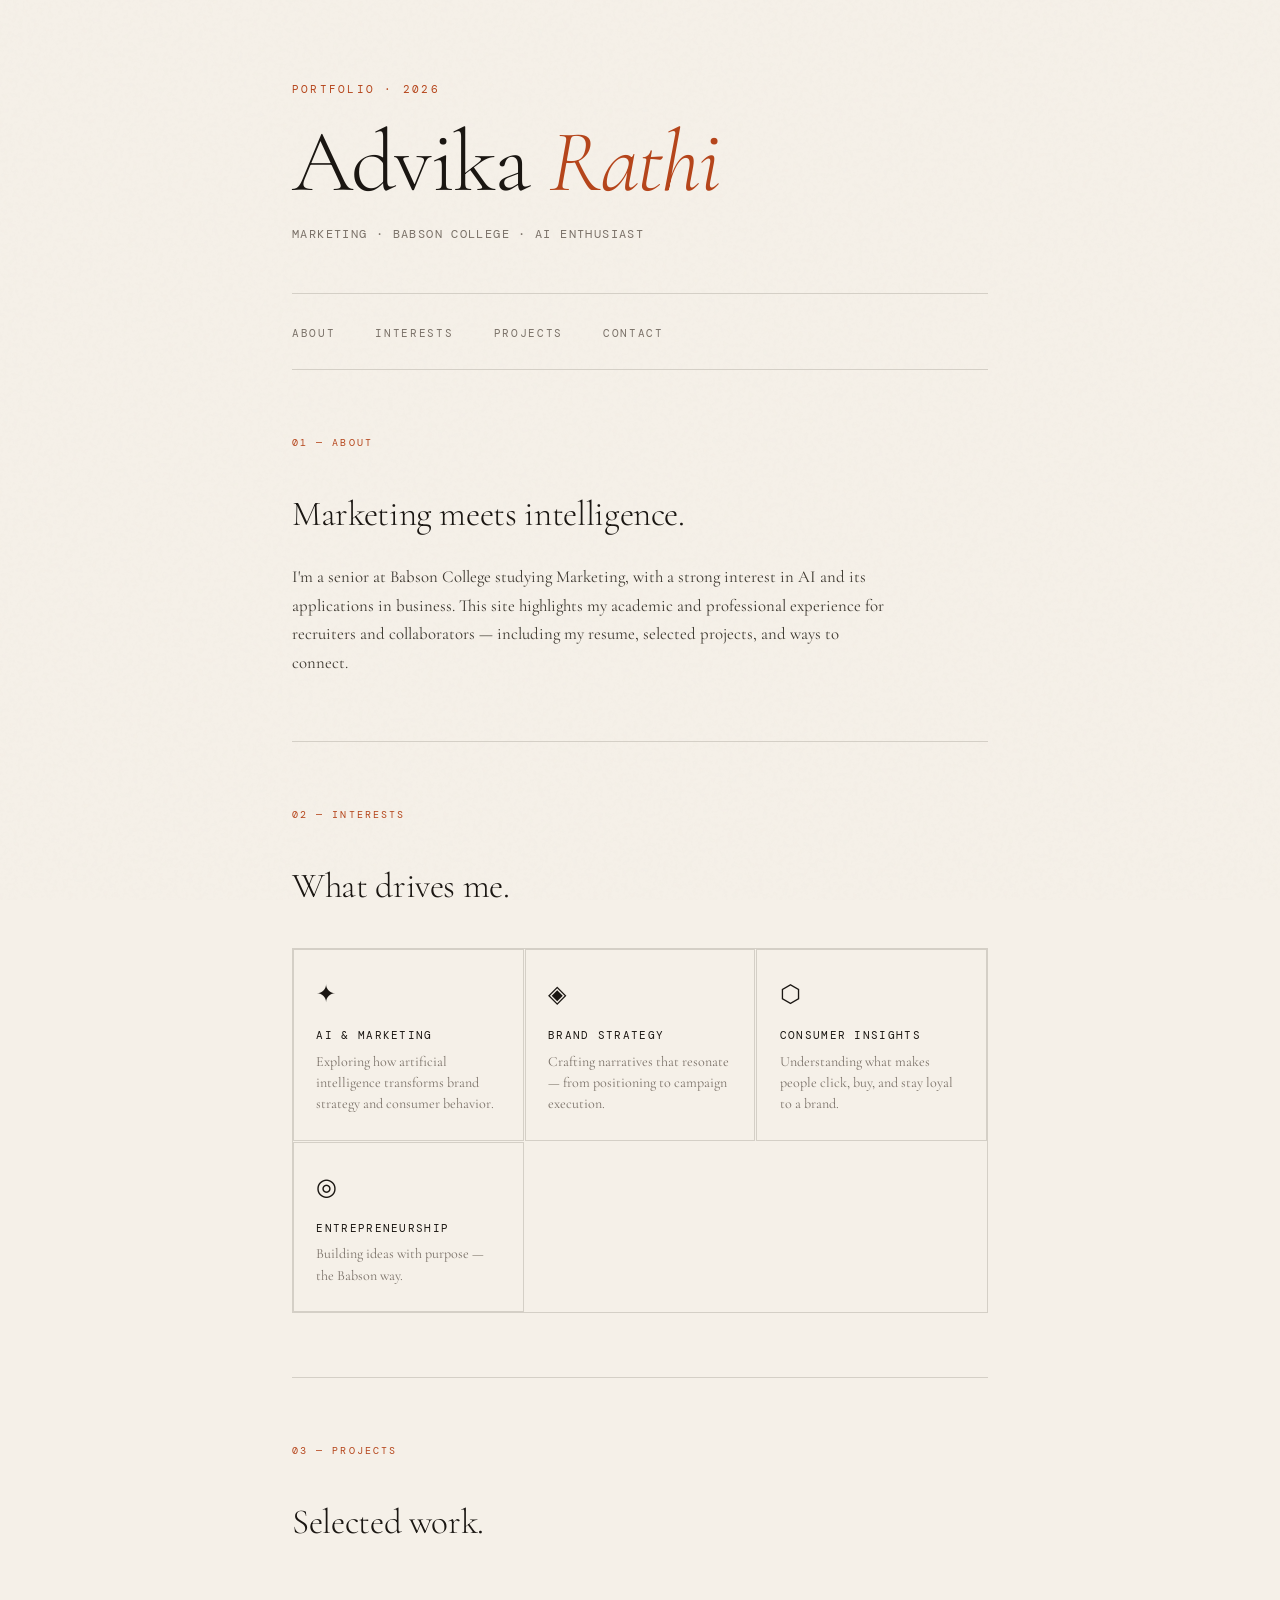
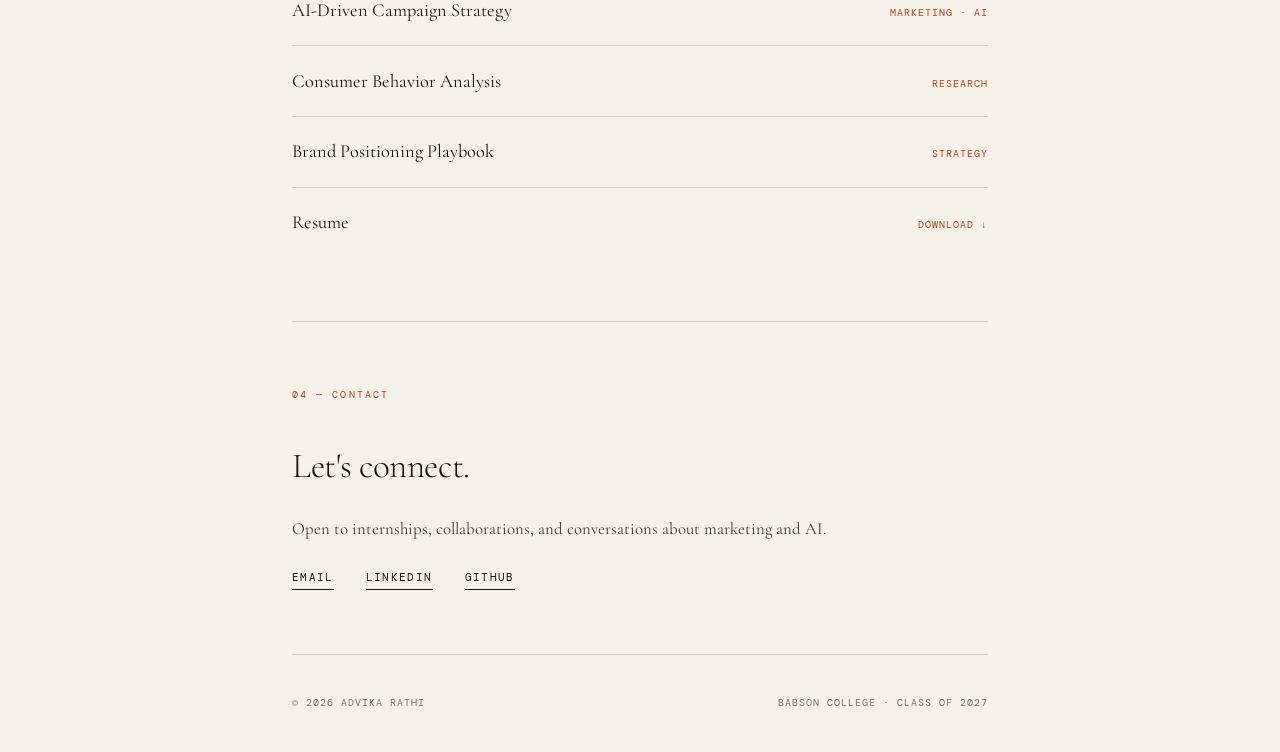
==== index.html @ 37fa106f "Revert "chang" This reverts commit 12c37d43677abca044491332567bef9071479546." ====
<!DOCTYPE html>
<html lang="en">
<head>
  <meta charset="UTF-8" />
  <meta name="viewport" content="width=device-width, initial-scale=1.0"/>
  <title>Advika Rathi</title>
  <link href="https://fonts.googleapis.com/css2?family=Cormorant+Garamond:ital,wght@0,300;0,400;0,600;1,300;1,400&family=DM+Mono:wght@300;400&display=swap" rel="stylesheet">
  <style>
    :root {
      --cream: #f5f0e8;
      --ink: #1a1612;
      --rust: #b5451b;
      --muted: #7a7168;
      --line: #d4cfc6;
    }

    *, *::before, *::after { box-sizing: border-box; margin: 0; padding: 0; }

    html { scroll-behavior: smooth; }

    body {
      background: var(--cream);
      color: var(--ink);
      font-family: 'Cormorant Garamond', Georgia, serif;
      font-size: 18px;
      line-height: 1.7;
      min-height: 100vh;
    }

    /* ── NOISE TEXTURE OVERLAY ── */
    body::before {
      content: '';
      position: fixed;
      inset: 0;
      background-image: url("data:image/svg+xml,%3Csvg viewBox='0 0 200 200' xmlns='http://www.w3.org/2000/svg'%3E%3Cfilter id='n'%3E%3CfeTurbulence type='fractalNoise' baseFrequency='0.9' numOctaves='4' stitchTiles='stitch'/%3E%3C/filter%3E%3Crect width='100%25' height='100%25' filter='url(%23n)' opacity='0.04'/%3E%3C/svg%3E");
      pointer-events: none;
      z-index: 0;
      opacity: 0.5;
    }

    /* ── LAYOUT ── */
    .wrapper {
      max-width: 760px;
      margin: 0 auto;
      padding: 0 2rem;
      position: relative;
      z-index: 1;
    }

    /* ── HEADER ── */
    header {
      padding: 5rem 0 3rem;
      border-bottom: 1px solid var(--line);
      opacity: 0;
      animation: fadeUp 0.9s ease forwards;
    }

    .eyebrow {
      font-family: 'DM Mono', monospace;
      font-size: 0.7rem;
      letter-spacing: 0.2em;
      text-transform: uppercase;
      color: var(--rust);
      margin-bottom: 1.2rem;
    }

    h1 {
      font-size: clamp(3rem, 8vw, 5.5rem);
      font-weight: 300;
      line-height: 1;
      letter-spacing: -0.02em;
      margin-bottom: 0.3rem;
    }

    h1 em {
      font-style: italic;
      color: var(--rust);
    }

    .tagline {
      font-family: 'DM Mono', monospace;
      font-size: 0.72rem;
      color: var(--muted);
      letter-spacing: 0.12em;
      text-transform: uppercase;
      margin-top: 1.2rem;
    }

    /* ── NAV ── */
    nav {
      padding: 1.4rem 0;
      border-bottom: 1px solid var(--line);
      opacity: 0;
      animation: fadeUp 0.9s 0.15s ease forwards;
    }

    nav ul {
      list-style: none;
      display: flex;
      gap: 2.5rem;
    }

    nav a {
      font-family: 'DM Mono', monospace;
      font-size: 0.7rem;
      letter-spacing: 0.15em;
      text-transform: uppercase;
      color: var(--muted);
      text-decoration: none;
      transition: color 0.2s;
    }

    nav a:hover { color: var(--rust); }

    /* ── SECTIONS ── */
    section {
      padding: 4rem 0;
      border-bottom: 1px solid var(--line);
      opacity: 0;
      animation: fadeUp 0.9s ease forwards;
    }

    section:nth-of-type(1) { animation-delay: 0.3s; }
    section:nth-of-type(2) { animation-delay: 0.45s; }
    section:nth-of-type(3) { animation-delay: 0.6s; }
    section:nth-of-type(4) { animation-delay: 0.75s; }

    .section-label {
      font-family: 'DM Mono', monospace;
      font-size: 0.65rem;
      letter-spacing: 0.2em;
      text-transform: uppercase;
      color: var(--rust);
      margin-bottom: 2rem;
    }

    h2 {
      font-size: 2.2rem;
      font-weight: 300;
      letter-spacing: -0.01em;
      margin-bottom: 1.2rem;
    }

    p {
      color: #3d3830;
      font-size: 1.05rem;
      max-width: 600px;
    }

    /* ── INTERESTS GRID ── */
    .interests-grid {
      display: grid;
      grid-template-columns: repeat(auto-fill, minmax(200px, 1fr));
      gap: 1px;
      border: 1px solid var(--line);
      margin-top: 2rem;
    }

    .interest-card {
      padding: 1.6rem 1.4rem;
      border: 1px solid var(--line);
      transition: background 0.2s;
    }

    .interest-card:hover { background: #ede8df; }

    .interest-icon {
      font-size: 1.5rem;
      margin-bottom: 0.6rem;
    }

    .interest-title {
      font-family: 'DM Mono', monospace;
      font-size: 0.68rem;
      letter-spacing: 0.12em;
      text-transform: uppercase;
      color: var(--ink);
      margin-bottom: 0.4rem;
    }

    .interest-desc {
      font-size: 0.88rem;
      color: var(--muted);
      line-height: 1.5;
    }

    /* ── PROJECTS ── */
    .project-list { margin-top: 1.5rem; }

    .project-item {
      display: flex;
      justify-content: space-between;
      align-items: baseline;
      padding: 1.2rem 0;
      border-bottom: 1px solid var(--line);
      gap: 1rem;
    }

    .project-item:last-child { border-bottom: none; }

    .project-name {
      font-size: 1.15rem;
      font-weight: 400;
    }

    .project-tag {
      font-family: 'DM Mono', monospace;
      font-size: 0.62rem;
      letter-spacing: 0.1em;
      text-transform: uppercase;
      color: var(--rust);
      white-space: nowrap;
    }

    /* ── CONTACT ── */
    .contact-links {
      display: flex;
      gap: 2rem;
      margin-top: 1.5rem;
      flex-wrap: wrap;
    }

    .contact-links a {
      font-family: 'DM Mono', monospace;
      font-size: 0.7rem;
      letter-spacing: 0.12em;
      text-transform: uppercase;
      color: var(--ink);
      text-decoration: none;
      border-bottom: 1px solid var(--ink);
      padding-bottom: 2px;
      transition: color 0.2s, border-color 0.2s;
    }

    .contact-links a:hover {
      color: var(--rust);
      border-color: var(--rust);
    }

    /* ── FOOTER ── */
    footer {
      padding: 2.5rem 0;
      opacity: 0;
      animation: fadeUp 0.9s 0.9s ease forwards;
    }

    .footer-inner {
      display: flex;
      justify-content: space-between;
      align-items: center;
      flex-wrap: wrap;
      gap: 1rem;
    }

    footer p {
      font-family: 'DM Mono', monospace;
      font-size: 0.62rem;
      letter-spacing: 0.1em;
      color: var(--muted);
      text-transform: uppercase;
    }

    /* ── ANIMATION ── */
    @keyframes fadeUp {
      from { opacity: 0; transform: translateY(18px); }
      to   { opacity: 1; transform: translateY(0); }
    }
  </style>
</head>
<body>
  <div class="wrapper">

    <header>
      <p class="eyebrow">Portfolio · 2026</p>
      <h1>Advika <em>Rathi</em></h1>
      <p class="tagline">Marketing · Babson College · AI Enthusiast</p>
    </header>

    <nav>
      <ul>
        <li><a href="#about">About</a></li>
        <li><a href="#interests">Interests</a></li>
        <li><a href="#projects">Projects</a></li>
        <li><a href="#contact">Contact</a></li>
      </ul>
    </nav>

    <section id="about">
      <p class="section-label">01 — About</p>
      <h2>Marketing meets intelligence.</h2>
      <p>
        I'm a senior at Babson College studying Marketing, with a strong interest in AI and its applications in business.
        This site highlights my academic and professional experience for recruiters and collaborators —
        including my resume, selected projects, and ways to connect.
      </p>
    </section>

    <section id="interests">
      <p class="section-label">02 — Interests</p>
      <h2>What drives me.</h2>
      <div class="interests-grid">
        <div class="interest-card">
          <div class="interest-icon">✦</div>
          <p class="interest-title">AI & Marketing</p>
          <p class="interest-desc">Exploring how artificial intelligence transforms brand strategy and consumer behavior.</p>
        </div>
        <div class="interest-card">
          <div class="interest-icon">◈</div>
          <p class="interest-title">Brand Strategy</p>
          <p class="interest-desc">Crafting narratives that resonate — from positioning to campaign execution.</p>
        </div>
        <div class="interest-card">
          <div class="interest-icon">⬡</div>
          <p class="interest-title">Consumer Insights</p>
          <p class="interest-desc">Understanding what makes people click, buy, and stay loyal to a brand.</p>
        </div>
        <div class="interest-card">
          <div class="interest-icon">◎</div>
          <p class="interest-title">Entrepreneurship</p>
          <p class="interest-desc">Building ideas with purpose — the Babson way.</p>
        </div>
      </div>
    </section>

    <section id="projects">
      <p class="section-label">03 — Projects</p>
      <h2>Selected work.</h2>
      <div class="project-list">
        <div class="project-item">
          <span class="project-name">AI-Driven Campaign Strategy</span>
          <span class="project-tag">Marketing · AI</span>
        </div>
        <div class="project-item">
          <span class="project-name">Consumer Behavior Analysis</span>
          <span class="project-tag">Research</span>
        </div>
        <div class="project-item">
          <span class="project-name">Brand Positioning Playbook</span>
          <span class="project-tag">Strategy</span>
        </div>
        <div class="project-item">
          <span class="project-name">Resume</span>
          <span class="project-tag">Download ↓</span>
        </div>
      </div>
    </section>

    <section id="contact">
      <p class="section-label">04 — Contact</p>
      <h2>Let's connect.</h2>
      <p>Open to internships, collaborations, and conversations about marketing and AI.</p>
      <div class="contact-links">
        <a href="mailto:advika@example.com">Email</a>
        <a href="https://linkedin.com" target="_blank">LinkedIn</a>
        <a href="https://github.com" target="_blank">GitHub</a>
      </div>
    </section>

    <footer>
      <div class="footer-inner">
        <p>© 2026 Advika Rathi</p>
        <p>Babson College · Class of 2027</p>
      </div>
    </footer>

  </div>
</body>
</html>
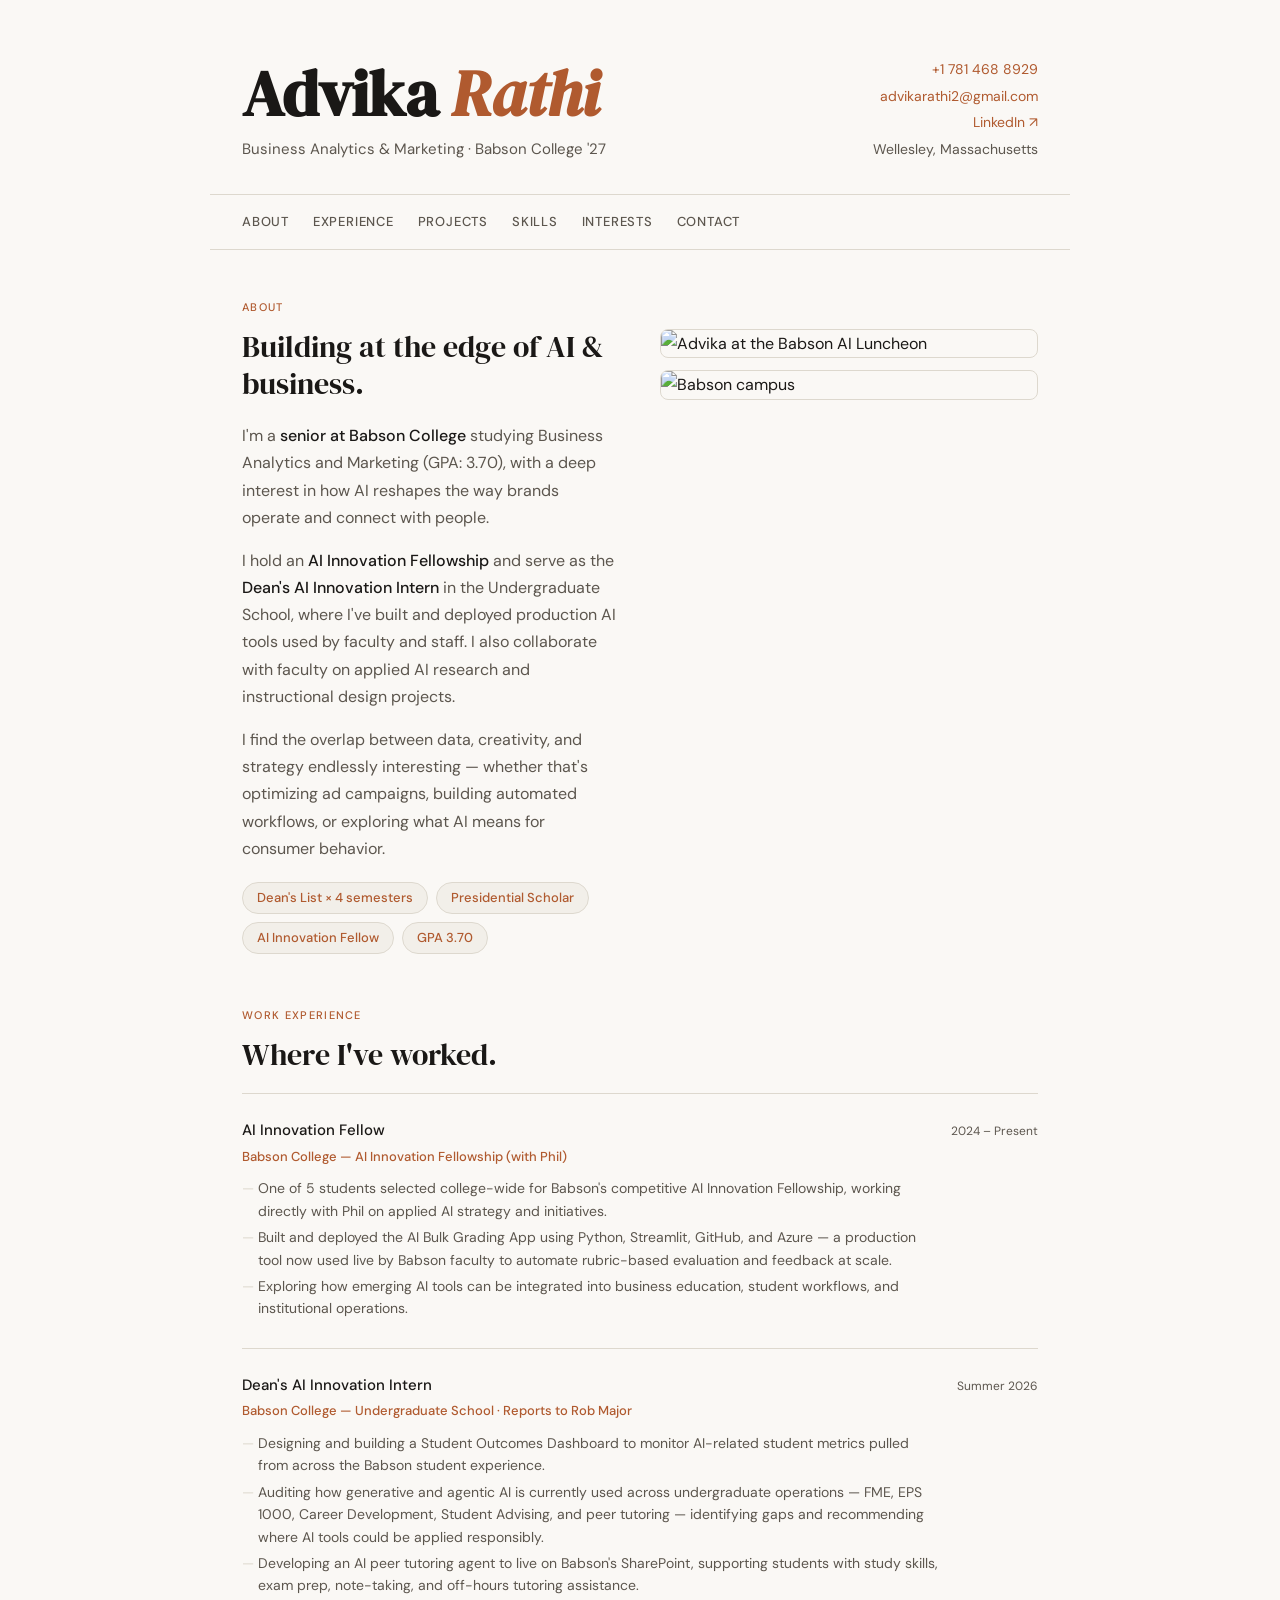
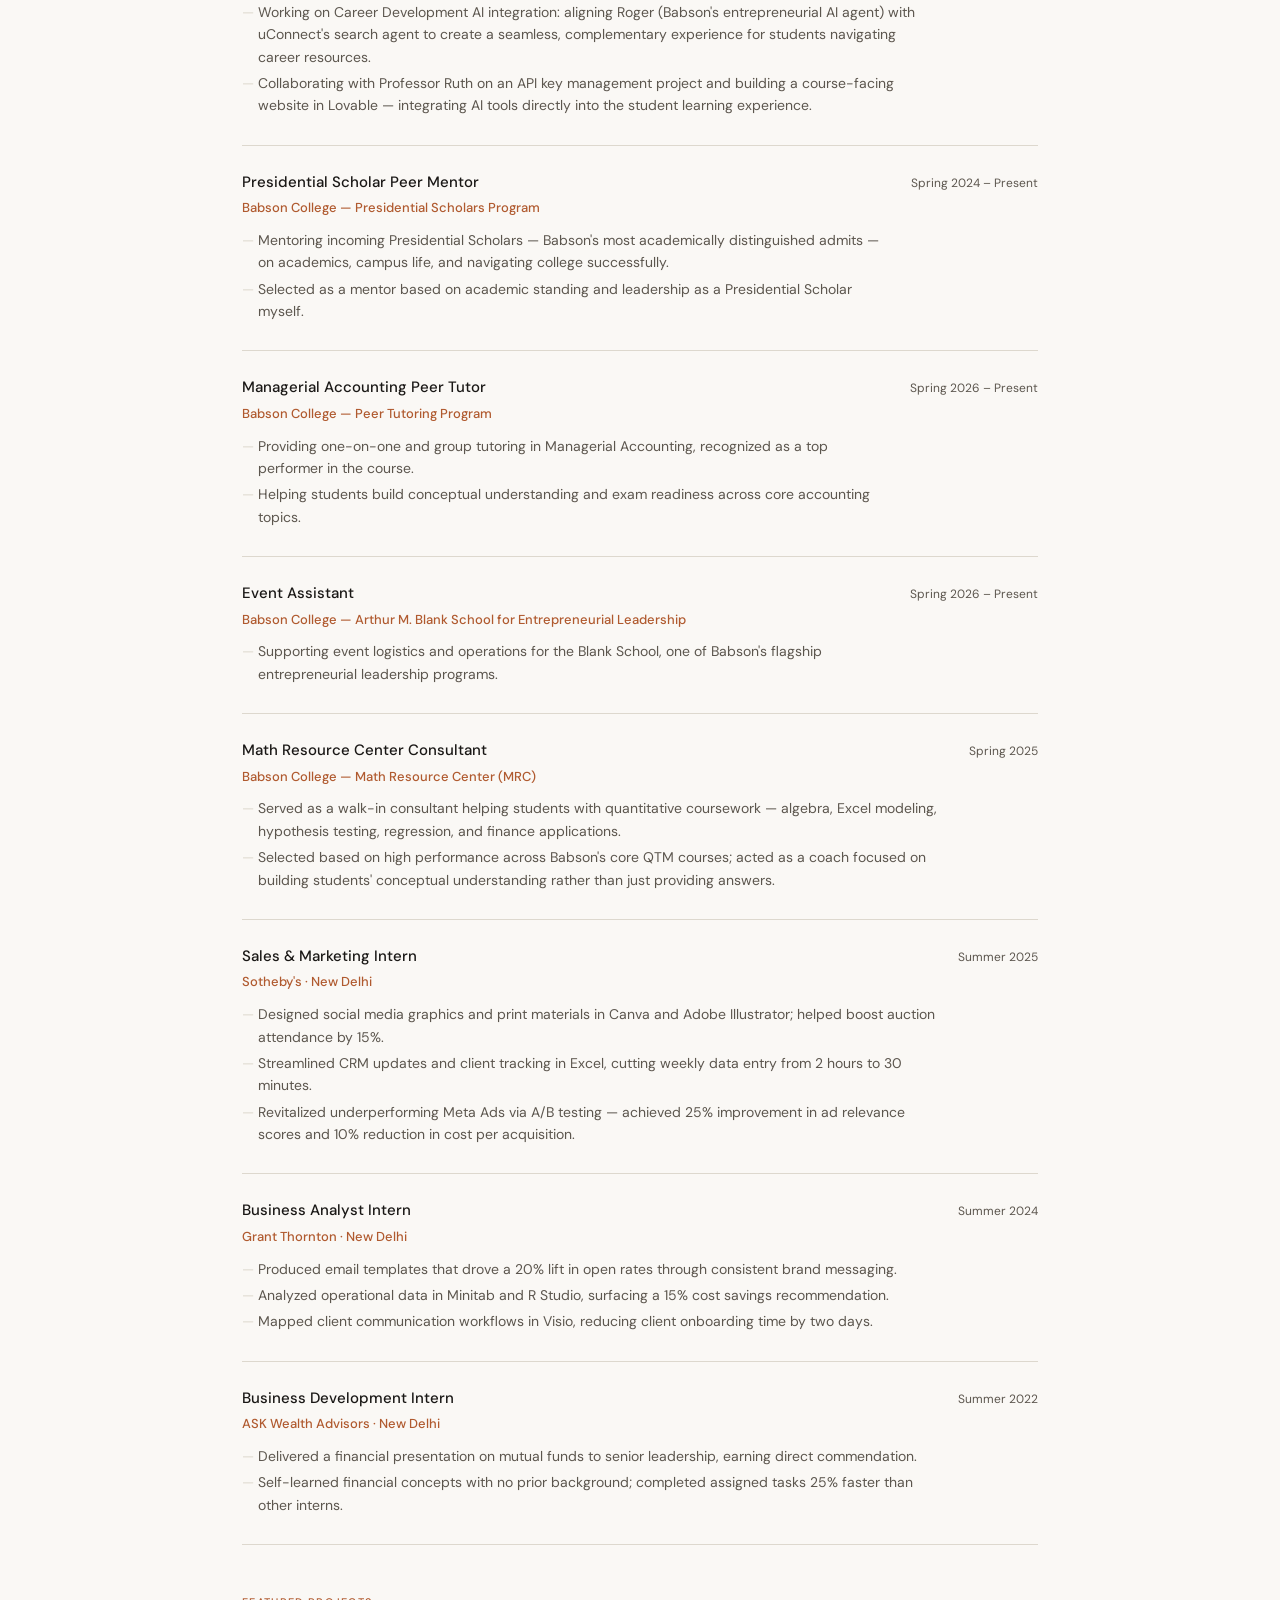
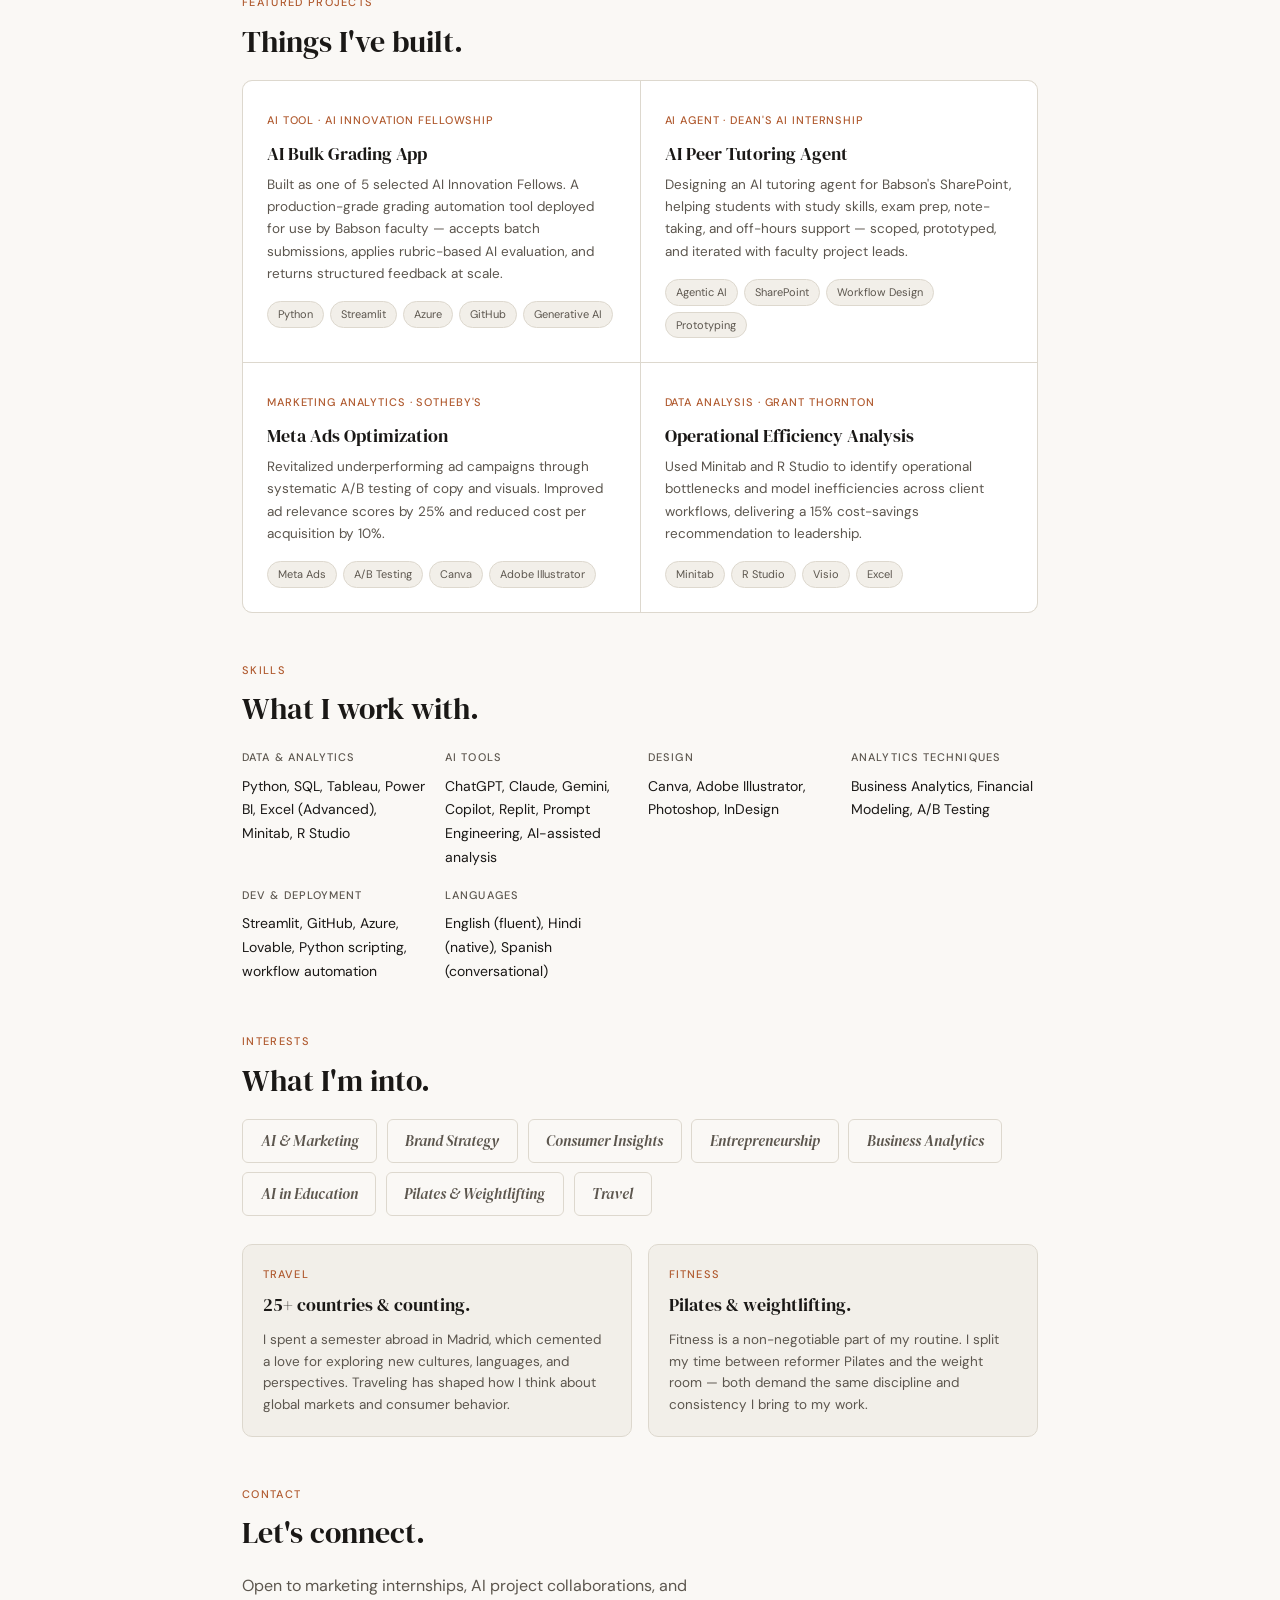
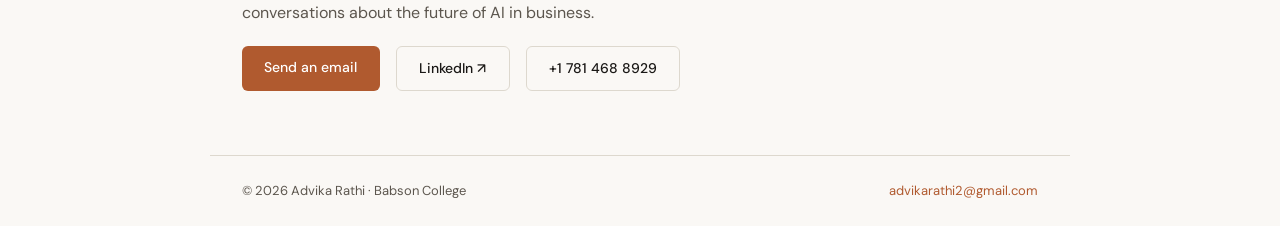
==== commit 5bf4987c: "changing website" ====
--- a/index.html
+++ b/index.html
@@ -1,368 +1,761 @@
 <!DOCTYPE html>
 <html lang="en">
+
 <head>
-  <meta charset="UTF-8" />
-  <meta name="viewport" content="width=device-width, initial-scale=1.0"/>
-  <title>Advika Rathi</title>
-  <link href="https://fonts.googleapis.com/css2?family=Cormorant+Garamond:ital,wght@0,300;0,400;0,600;1,300;1,400&family=DM+Mono:wght@300;400&display=swap" rel="stylesheet">
-  <style>
-    :root {
-      --cream: #f5f0e8;
-      --ink: #1a1612;
-      --rust: #b5451b;
-      --muted: #7a7168;
-      --line: #d4cfc6;
-    }
-
-    *, *::before, *::after { box-sizing: border-box; margin: 0; padding: 0; }
-
-    html { scroll-behavior: smooth; }
-
-    body {
-      background: var(--cream);
-      color: var(--ink);
-      font-family: 'Cormorant Garamond', Georgia, serif;
-      font-size: 18px;
-      line-height: 1.7;
-      min-height: 100vh;
-    }
-
-    /* ── NOISE TEXTURE OVERLAY ── */
-    body::before {
-      content: '';
-      position: fixed;
-      inset: 0;
-      background-image: url("data:image/svg+xml,%3Csvg viewBox='0 0 200 200' xmlns='http://www.w3.org/2000/svg'%3E%3Cfilter id='n'%3E%3CfeTurbulence type='fractalNoise' baseFrequency='0.9' numOctaves='4' stitchTiles='stitch'/%3E%3C/filter%3E%3Crect width='100%25' height='100%25' filter='url(%23n)' opacity='0.04'/%3E%3C/svg%3E");
-      pointer-events: none;
-      z-index: 0;
-      opacity: 0.5;
-    }
-
-    /* ── LAYOUT ── */
-    .wrapper {
-      max-width: 760px;
-      margin: 0 auto;
-      padding: 0 2rem;
-      position: relative;
-      z-index: 1;
-    }
-
-    /* ── HEADER ── */
-    header {
-      padding: 5rem 0 3rem;
-      border-bottom: 1px solid var(--line);
-      opacity: 0;
-      animation: fadeUp 0.9s ease forwards;
-    }
-
-    .eyebrow {
-      font-family: 'DM Mono', monospace;
-      font-size: 0.7rem;
-      letter-spacing: 0.2em;
-      text-transform: uppercase;
-      color: var(--rust);
-      margin-bottom: 1.2rem;
-    }
-
-    h1 {
-      font-size: clamp(3rem, 8vw, 5.5rem);
-      font-weight: 300;
-      line-height: 1;
-      letter-spacing: -0.02em;
-      margin-bottom: 0.3rem;
-    }
-
-    h1 em {
-      font-style: italic;
-      color: var(--rust);
-    }
-
-    .tagline {
-      font-family: 'DM Mono', monospace;
-      font-size: 0.72rem;
-      color: var(--muted);
-      letter-spacing: 0.12em;
-      text-transform: uppercase;
-      margin-top: 1.2rem;
-    }
-
-    /* ── NAV ── */
-    nav {
-      padding: 1.4rem 0;
-      border-bottom: 1px solid var(--line);
-      opacity: 0;
-      animation: fadeUp 0.9s 0.15s ease forwards;
-    }
-
-    nav ul {
-      list-style: none;
-      display: flex;
-      gap: 2.5rem;
-    }
-
-    nav a {
-      font-family: 'DM Mono', monospace;
-      font-size: 0.7rem;
-      letter-spacing: 0.15em;
-      text-transform: uppercase;
-      color: var(--muted);
-      text-decoration: none;
-      transition: color 0.2s;
-    }
-
-    nav a:hover { color: var(--rust); }
-
-    /* ── SECTIONS ── */
-    section {
-      padding: 4rem 0;
-      border-bottom: 1px solid var(--line);
-      opacity: 0;
-      animation: fadeUp 0.9s ease forwards;
-    }
-
-    section:nth-of-type(1) { animation-delay: 0.3s; }
-    section:nth-of-type(2) { animation-delay: 0.45s; }
-    section:nth-of-type(3) { animation-delay: 0.6s; }
-    section:nth-of-type(4) { animation-delay: 0.75s; }
-
-    .section-label {
-      font-family: 'DM Mono', monospace;
-      font-size: 0.65rem;
-      letter-spacing: 0.2em;
-      text-transform: uppercase;
-      color: var(--rust);
-      margin-bottom: 2rem;
-    }
-
-    h2 {
-      font-size: 2.2rem;
-      font-weight: 300;
-      letter-spacing: -0.01em;
-      margin-bottom: 1.2rem;
-    }
-
-    p {
-      color: #3d3830;
-      font-size: 1.05rem;
-      max-width: 600px;
-    }
-
-    /* ── INTERESTS GRID ── */
-    .interests-grid {
-      display: grid;
-      grid-template-columns: repeat(auto-fill, minmax(200px, 1fr));
-      gap: 1px;
-      border: 1px solid var(--line);
-      margin-top: 2rem;
-    }
-
-    .interest-card {
-      padding: 1.6rem 1.4rem;
-      border: 1px solid var(--line);
-      transition: background 0.2s;
-    }
-
-    .interest-card:hover { background: #ede8df; }
-
-    .interest-icon {
-      font-size: 1.5rem;
-      margin-bottom: 0.6rem;
-    }
-
-    .interest-title {
-      font-family: 'DM Mono', monospace;
-      font-size: 0.68rem;
-      letter-spacing: 0.12em;
-      text-transform: uppercase;
-      color: var(--ink);
-      margin-bottom: 0.4rem;
-    }
-
-    .interest-desc {
-      font-size: 0.88rem;
-      color: var(--muted);
-      line-height: 1.5;
-    }
-
-    /* ── PROJECTS ── */
-    .project-list { margin-top: 1.5rem; }
-
-    .project-item {
-      display: flex;
-      justify-content: space-between;
-      align-items: baseline;
-      padding: 1.2rem 0;
-      border-bottom: 1px solid var(--line);
-      gap: 1rem;
-    }
-
-    .project-item:last-child { border-bottom: none; }
-
-    .project-name {
-      font-size: 1.15rem;
-      font-weight: 400;
-    }
-
-    .project-tag {
-      font-family: 'DM Mono', monospace;
-      font-size: 0.62rem;
-      letter-spacing: 0.1em;
-      text-transform: uppercase;
-      color: var(--rust);
-      white-space: nowrap;
-    }
-
-    /* ── CONTACT ── */
-    .contact-links {
-      display: flex;
-      gap: 2rem;
-      margin-top: 1.5rem;
-      flex-wrap: wrap;
-    }
-
-    .contact-links a {
-      font-family: 'DM Mono', monospace;
-      font-size: 0.7rem;
-      letter-spacing: 0.12em;
-      text-transform: uppercase;
-      color: var(--ink);
-      text-decoration: none;
-      border-bottom: 1px solid var(--ink);
-      padding-bottom: 2px;
-      transition: color 0.2s, border-color 0.2s;
-    }
-
-    .contact-links a:hover {
-      color: var(--rust);
-      border-color: var(--rust);
-    }
-
-    /* ── FOOTER ── */
-    footer {
-      padding: 2.5rem 0;
-      opacity: 0;
-      animation: fadeUp 0.9s 0.9s ease forwards;
-    }
-
-    .footer-inner {
-      display: flex;
-      justify-content: space-between;
-      align-items: center;
-      flex-wrap: wrap;
-      gap: 1rem;
-    }
-
-    footer p {
-      font-family: 'DM Mono', monospace;
-      font-size: 0.62rem;
-      letter-spacing: 0.1em;
-      color: var(--muted);
-      text-transform: uppercase;
-    }
-
-    /* ── ANIMATION ── */
-    @keyframes fadeUp {
-      from { opacity: 0; transform: translateY(18px); }
-      to   { opacity: 1; transform: translateY(0); }
-    }
-  </style>
+    <title>Advika Rathi</title>
+    <link rel="preconnect" href="https://fonts.googleapis.com">
+    <link rel="preconnect" href="https://fonts.gstatic.com" crossorigin>
+    <link href="https://fonts.googleapis.com/css2?family=DM+Serif+Display:ital@0;1&family=DM+Sans:wght@300;400;500&display=swap" rel="stylesheet">
+    <style>
+        *,
+        *::before,
+        *::after {
+            box-sizing: border-box;
+            margin: 0;
+            padding: 0;
+        }
+        
+         :root {
+            --bg: #faf8f5;
+            --bg2: #f2efe9;
+            --text: #1a1816;
+            --text2: #5c564e;
+            --accent: #b05a2f;
+            --accent2: #d4853f;
+            --border: #ddd8ce;
+            --card: #ffffff;
+        }
+        
+        @media (prefers-color-scheme: dark) {
+             :root {
+                --bg: #161412;
+                --bg2: #1e1b18;
+                --text: #f0ebe3;
+                --text2: #9e9589;
+                --accent: #d4853f;
+                --accent2: #e8a86a;
+                --border: #2e2a25;
+                --card: #1e1b18;
+            }
+        }
+        
+        body {
+            font-family: 'DM Sans', sans-serif;
+            background: var(--bg);
+            color: var(--text);
+            line-height: 1.7;
+            font-size: 16px;
+        }
+        /* HEADER */
+        
+        header {
+            padding: 3.5rem 2rem 2rem;
+            max-width: 860px;
+            margin: 0 auto;
+            display: grid;
+            grid-template-columns: 1fr auto;
+            align-items: end;
+            gap: 2rem;
+            border-bottom: 1px solid var(--border);
+        }
+        
+        .header-name {
+            font-family: 'DM Serif Display', serif;
+            font-size: clamp(2.4rem, 6vw, 4rem);
+            line-height: 1.05;
+            letter-spacing: -0.01em;
+        }
+        
+        .header-name em {
+            font-style: italic;
+            color: var(--accent);
+        }
+        
+        .header-meta {
+            font-size: 14px;
+            color: var(--text2);
+            line-height: 1.9;
+            text-align: right;
+        }
+        
+        .header-meta a {
+            color: var(--accent);
+            text-decoration: none;
+        }
+        
+        .header-meta a:hover {
+            text-decoration: underline;
+        }
+        
+        nav {
+            max-width: 860px;
+            margin: 0 auto;
+            padding: 1rem 2rem;
+            display: flex;
+            gap: 1.5rem;
+            border-bottom: 1px solid var(--border);
+        }
+        
+        nav a {
+            font-size: 13px;
+            font-weight: 500;
+            letter-spacing: 0.06em;
+            text-transform: uppercase;
+            color: var(--text2);
+            text-decoration: none;
+            transition: color 0.2s;
+        }
+        
+        nav a:hover {
+            color: var(--accent);
+        }
+        /* MAIN */
+        
+        main {
+            max-width: 860px;
+            margin: 0 auto;
+            padding: 0 2rem 4rem;
+        }
+        
+        section {
+            padding: 3rem 0 0;
+        }
+        
+        .section-label {
+            font-size: 11px;
+            font-weight: 500;
+            letter-spacing: 0.12em;
+            text-transform: uppercase;
+            color: var(--accent);
+            margin-bottom: 0.75rem;
+        }
+        
+        h2 {
+            font-family: 'DM Serif Display', serif;
+            font-size: 1.9rem;
+            font-weight: 400;
+            line-height: 1.2;
+            margin-bottom: 1.25rem;
+        }
+        /* ABOUT */
+        
+        .about-grid {
+            display: grid;
+            grid-template-columns: 1fr 1fr;
+            gap: 2.5rem;
+            align-items: start;
+        }
+        
+        .about-text p {
+            color: var(--text2);
+            margin-bottom: 1rem;
+        }
+        
+        .about-text p strong {
+            color: var(--text);
+            font-weight: 500;
+        }
+        
+        .highlight-pill {
+            display: inline-block;
+            background: var(--bg2);
+            border: 1px solid var(--border);
+            border-radius: 100px;
+            padding: 4px 14px;
+            font-size: 13px;
+            color: var(--accent);
+            font-weight: 500;
+            margin: 4px 4px 4px 0;
+        }
+        
+        .photo-stack {
+            display: flex;
+            flex-direction: column;
+            gap: 0.75rem;
+        }
+        
+        .photo-stack img {
+            width: 100%;
+            border-radius: 8px;
+            display: block;
+            border: 1px solid var(--border);
+        }
+        /* EXPERIENCE */
+        
+        .exp-list {
+            display: flex;
+            flex-direction: column;
+            gap: 0;
+        }
+        
+        .exp-item {
+            padding: 1.5rem 0;
+            border-bottom: 1px solid var(--border);
+            display: grid;
+            grid-template-columns: 1fr auto;
+            gap: 1rem;
+        }
+        
+        .exp-item:first-child {
+            border-top: 1px solid var(--border);
+        }
+        
+        .exp-role {
+            font-weight: 500;
+            font-size: 15px;
+            margin-bottom: 2px;
+        }
+        
+        .exp-org {
+            font-size: 13px;
+            color: var(--accent);
+            font-weight: 500;
+            margin-bottom: 0.6rem;
+        }
+        
+        .exp-bullets {
+            list-style: none;
+            padding: 0;
+        }
+        
+        .exp-bullets li {
+            font-size: 14px;
+            color: var(--text2);
+            padding-left: 1rem;
+            position: relative;
+            margin-bottom: 4px;
+            line-height: 1.6;
+        }
+        
+        .exp-bullets li::before {
+            content: '—';
+            position: absolute;
+            left: 0;
+            color: var(--border);
+        }
+        
+        .exp-date {
+            font-size: 12px;
+            color: var(--text2);
+            white-space: nowrap;
+            text-align: right;
+            margin-top: 3px;
+        }
+        /* FEATURED PROJECTS */
+        
+        .featured-grid {
+            display: grid;
+            grid-template-columns: 1fr 1fr;
+            gap: 1px;
+            background: var(--border);
+            border: 1px solid var(--border);
+            border-radius: 10px;
+            overflow: hidden;
+        }
+        
+        .feat-card {
+            background: var(--card);
+            padding: 1.5rem;
+        }
+        
+        .feat-tag {
+            display: inline-block;
+            font-size: 11px;
+            font-weight: 500;
+            letter-spacing: 0.08em;
+            text-transform: uppercase;
+            color: var(--accent);
+            margin-bottom: 0.75rem;
+        }
+        
+        .feat-title {
+            font-family: 'DM Serif Display', serif;
+            font-size: 1.15rem;
+            font-weight: 400;
+            margin-bottom: 0.5rem;
+            line-height: 1.3;
+        }
+        
+        .feat-desc {
+            font-size: 13.5px;
+            color: var(--text2);
+            line-height: 1.65;
+        }
+        
+        .feat-stack {
+            margin-top: 1rem;
+            display: flex;
+            flex-wrap: wrap;
+            gap: 6px;
+        }
+        
+        .feat-stack span {
+            font-size: 11px;
+            padding: 3px 10px;
+            border-radius: 100px;
+            background: var(--bg2);
+            color: var(--text2);
+            border: 1px solid var(--border);
+        }
+        /* SKILLS */
+        
+        .skills-grid {
+            display: grid;
+            grid-template-columns: repeat(auto-fit, minmax(180px, 1fr));
+            gap: 1rem;
+        }
+        
+        .skill-group h4 {
+            font-size: 11px;
+            font-weight: 500;
+            letter-spacing: 0.1em;
+            text-transform: uppercase;
+            color: var(--text2);
+            margin-bottom: 0.5rem;
+        }
+        
+        .skill-group p {
+            font-size: 14px;
+            color: var(--text);
+            line-height: 1.7;
+        }
+        /* INTERESTS */
+        
+        .interests-row {
+            display: flex;
+            flex-wrap: wrap;
+            gap: 0.6rem;
+        }
+        
+        .int-tag {
+            font-size: 15px;
+            font-family: 'DM Serif Display', serif;
+            font-style: italic;
+            padding: 0.5rem 1.1rem;
+            border: 1px solid var(--border);
+            border-radius: 6px;
+            color: var(--text2);
+            transition: all 0.2s;
+        }
+        
+        .int-tag:hover {
+            border-color: var(--accent);
+            color: var(--accent);
+            background: var(--bg2);
+        }
+        /* CONTACT */
+        
+        .contact-row {
+            display: flex;
+            gap: 1rem;
+            flex-wrap: wrap;
+            margin-top: 1.25rem;
+        }
+        
+        .contact-btn {
+            display: inline-block;
+            padding: 0.6rem 1.4rem;
+            border-radius: 6px;
+            font-size: 14px;
+            font-weight: 500;
+            text-decoration: none;
+            transition: all 0.2s;
+        }
+        
+        .contact-btn.primary {
+            background: var(--accent);
+            color: #fff;
+        }
+        
+        .contact-btn.primary:hover {
+            background: var(--accent2);
+        }
+        
+        .contact-btn.secondary {
+            border: 1px solid var(--border);
+            color: var(--text);
+        }
+        
+        .contact-btn.secondary:hover {
+            border-color: var(--accent);
+            color: var(--accent);
+        }
+        /* FOOTER */
+        
+        footer {
+            border-top: 1px solid var(--border);
+            max-width: 860px;
+            margin: 0 auto;
+            padding: 1.5rem 2rem;
+            display: flex;
+            justify-content: space-between;
+            align-items: center;
+        }
+        
+        footer p {
+            font-size: 13px;
+            color: var(--text2);
+        }
+        
+        footer a {
+            color: var(--accent);
+            text-decoration: none;
+            font-size: 13px;
+        }
+        /* RESPONSIVE */
+        
+        @media (max-width: 600px) {
+            header {
+                grid-template-columns: 1fr;
+            }
+            .header-meta {
+                text-align: left;
+            }
+            .about-grid {
+                grid-template-columns: 1fr;
+            }
+            .featured-grid {
+                grid-template-columns: 1fr;
+            }
+            footer {
+                flex-direction: column;
+                gap: 0.5rem;
+                text-align: center;
+            }
+        }
+        /* ANIMATIONS */
+        
+        @keyframes fadeUp {
+            from {
+                opacity: 0;
+                transform: translateY(16px);
+            }
+            to {
+                opacity: 1;
+                transform: translateY(0);
+            }
+        }
+        
+        section {
+            animation: fadeUp 0.5s ease both;
+        }
+        
+        section:nth-child(1) {
+            animation-delay: 0.05s;
+        }
+        
+        section:nth-child(2) {
+            animation-delay: 0.12s;
+        }
+        
+        section:nth-child(3) {
+            animation-delay: 0.19s;
+        }
+        
+        section:nth-child(4) {
+            animation-delay: 0.26s;
+        }
+        
+        section:nth-child(5) {
+            animation-delay: 0.33s;
+        }
+        
+        section:nth-child(6) {
+            animation-delay: 0.40s;
+        }
+    </style>
 </head>
+
 <body>
-  <div class="wrapper">
 
     <header>
-      <p class="eyebrow">Portfolio · 2026</p>
-      <h1>Advika <em>Rathi</em></h1>
-      <p class="tagline">Marketing · Babson College · AI Enthusiast</p>
+        <div>
+            <h1 class="header-name">Advika <em>Rathi</em></h1>
+            <p style="margin-top:0.6rem; font-size:15px; color:var(--text2);">Business Analytics & Marketing · Babson College '27</p>
+        </div>
+        <div class="header-meta">
+            <a href="tel:+17814688929">+1 781 468 8929</a><br>
+            <a href="mailto:advikarathi2@gmail.com">advikarathi2@gmail.com</a><br>
+            <a href="https://linkedin.com/in/advikarathi" target="_blank">LinkedIn ↗</a><br> Wellesley, Massachusetts
+        </div>
     </header>
 
     <nav>
-      <ul>
-        <li><a href="#about">About</a></li>
-        <li><a href="#interests">Interests</a></li>
-        <li><a href="#projects">Projects</a></li>
-        <li><a href="#contact">Contact</a></li>
-      </ul>
+        <a href="#about">About</a>
+        <a href="#experience">Experience</a>
+        <a href="#projects">Projects</a>
+        <a href="#skills">Skills</a>
+        <a href="#interests">Interests</a>
+        <a href="#contact">Contact</a>
     </nav>
 
-    <section id="about">
-      <p class="section-label">01 — About</p>
-      <h2>Marketing meets intelligence.</h2>
-      <p>
-        I'm a senior at Babson College studying Marketing, with a strong interest in AI and its applications in business.
-        This site highlights my academic and professional experience for recruiters and collaborators —
-        including my resume, selected projects, and ways to connect.
-      </p>
-    </section>
-
-    <section id="interests">
-      <p class="section-label">02 — Interests</p>
-      <h2>What drives me.</h2>
-      <div class="interests-grid">
-        <div class="interest-card">
-          <div class="interest-icon">✦</div>
-          <p class="interest-title">AI & Marketing</p>
-          <p class="interest-desc">Exploring how artificial intelligence transforms brand strategy and consumer behavior.</p>
-        </div>
-        <div class="interest-card">
-          <div class="interest-icon">◈</div>
-          <p class="interest-title">Brand Strategy</p>
-          <p class="interest-desc">Crafting narratives that resonate — from positioning to campaign execution.</p>
-        </div>
-        <div class="interest-card">
-          <div class="interest-icon">⬡</div>
-          <p class="interest-title">Consumer Insights</p>
-          <p class="interest-desc">Understanding what makes people click, buy, and stay loyal to a brand.</p>
-        </div>
-        <div class="interest-card">
-          <div class="interest-icon">◎</div>
-          <p class="interest-title">Entrepreneurship</p>
-          <p class="interest-desc">Building ideas with purpose — the Babson way.</p>
-        </div>
-      </div>
-    </section>
-
-    <section id="projects">
-      <p class="section-label">03 — Projects</p>
-      <h2>Selected work.</h2>
-      <div class="project-list">
-        <div class="project-item">
-          <span class="project-name">AI-Driven Campaign Strategy</span>
-          <span class="project-tag">Marketing · AI</span>
-        </div>
-        <div class="project-item">
-          <span class="project-name">Consumer Behavior Analysis</span>
-          <span class="project-tag">Research</span>
-        </div>
-        <div class="project-item">
-          <span class="project-name">Brand Positioning Playbook</span>
-          <span class="project-tag">Strategy</span>
-        </div>
-        <div class="project-item">
-          <span class="project-name">Resume</span>
-          <span class="project-tag">Download ↓</span>
-        </div>
-      </div>
-    </section>
-
-    <section id="contact">
-      <p class="section-label">04 — Contact</p>
-      <h2>Let's connect.</h2>
-      <p>Open to internships, collaborations, and conversations about marketing and AI.</p>
-      <div class="contact-links">
-        <a href="mailto:advika@example.com">Email</a>
-        <a href="https://linkedin.com" target="_blank">LinkedIn</a>
-        <a href="https://github.com" target="_blank">GitHub</a>
-      </div>
-    </section>
+    <main>
+
+        <section id="about">
+            <div class="section-label">About</div>
+            <div class="about-grid">
+                <div class="about-text">
+                    <h2>Building at the edge of AI & business.</h2>
+                    <p>I'm a <strong>senior at Babson College</strong> studying Business Analytics and Marketing (GPA: 3.70), with a deep interest in how AI reshapes the way brands operate and connect with people.</p>
+                    <p>I hold an <strong>AI Innovation Fellowship</strong> and serve as the <strong>Dean's AI Innovation Intern</strong> in the Undergraduate School, where I've built and deployed production AI tools used by faculty and staff. I also collaborate
+                        with faculty on applied AI research and instructional design projects.</p>
+                    <p>I find the overlap between data, creativity, and strategy endlessly interesting — whether that's optimizing ad campaigns, building automated workflows, or exploring what AI means for consumer behavior.</p>
+                    <div style="margin-top:1rem;">
+                        <span class="highlight-pill">Dean's List × 4 semesters</span>
+                        <span class="highlight-pill">Presidential Scholar</span>
+                        <span class="highlight-pill">AI Innovation Fellow</span>
+                        <span class="highlight-pill">GPA 3.70</span>
+                    </div>
+                </div>
+                <div class="photo-stack">
+                    <img src="images/photo.png" alt="Advika at the Babson AI Luncheon">
+                    <img src="https://picsum.photos/300/200" alt="Babson campus">
+                </div>
+            </div>
+        </section>
+
+        <section id="experience">
+            <div class="section-label">Work Experience</div>
+            <h2>Where I've worked.</h2>
+            <div class="exp-list">
+
+                <div class="exp-item">
+                    <div>
+                        <div class="exp-role">AI Innovation Fellow</div>
+                        <div class="exp-org">Babson College — AI Innovation Fellowship (with Phil)</div>
+                        <ul class="exp-bullets">
+                            <li>One of 5 students selected college-wide for Babson's competitive AI Innovation Fellowship, working directly with Phil on applied AI strategy and initiatives.</li>
+                            <li>Built and deployed the AI Bulk Grading App using Python, Streamlit, GitHub, and Azure — a production tool now used live by Babson faculty to automate rubric-based evaluation and feedback at scale.</li>
+                            <li>Exploring how emerging AI tools can be integrated into business education, student workflows, and institutional operations.</li>
+                        </ul>
+                    </div>
+                    <div class="exp-date">2024 – Present</div>
+                </div>
+
+                <div class="exp-item">
+                    <div>
+                        <div class="exp-role">Dean's AI Innovation Intern</div>
+                        <div class="exp-org">Babson College — Undergraduate School · Reports to Rob Major</div>
+                        <ul class="exp-bullets">
+                            <li>Designing and building a Student Outcomes Dashboard to monitor AI-related student metrics pulled from across the Babson student experience.</li>
+                            <li>Auditing how generative and agentic AI is currently used across undergraduate operations — FME, EPS 1000, Career Development, Student Advising, and peer tutoring — identifying gaps and recommending where AI tools could be applied
+                                responsibly.</li>
+                            <li>Developing an AI peer tutoring agent to live on Babson's SharePoint, supporting students with study skills, exam prep, note-taking, and off-hours tutoring assistance.</li>
+                            <li>Working on Career Development AI integration: aligning Roger (Babson's entrepreneurial AI agent) with uConnect's search agent to create a seamless, complementary experience for students navigating career resources.</li>
+                            <li>Collaborating with Professor Ruth on an API key management project and building a course-facing website in Lovable — integrating AI tools directly into the student learning experience.</li>
+                        </ul>
+                    </div>
+                    <div class="exp-date">Summer 2026</div>
+                </div>
+
+                <div class="exp-item">
+                    <div>
+                        <div class="exp-role">Presidential Scholar Peer Mentor</div>
+                        <div class="exp-org">Babson College — Presidential Scholars Program</div>
+                        <ul class="exp-bullets">
+                            <li>Mentoring incoming Presidential Scholars — Babson's most academically distinguished admits — on academics, campus life, and navigating college successfully.</li>
+                            <li>Selected as a mentor based on academic standing and leadership as a Presidential Scholar myself.</li>
+                        </ul>
+                    </div>
+                    <div class="exp-date">Spring 2024 – Present</div>
+                </div>
+
+                <div class="exp-item">
+                    <div>
+                        <div class="exp-role">Managerial Accounting Peer Tutor</div>
+                        <div class="exp-org">Babson College — Peer Tutoring Program</div>
+                        <ul class="exp-bullets">
+                            <li>Providing one-on-one and group tutoring in Managerial Accounting, recognized as a top performer in the course.</li>
+                            <li>Helping students build conceptual understanding and exam readiness across core accounting topics.</li>
+                        </ul>
+                    </div>
+                    <div class="exp-date">Spring 2026 – Present</div>
+                </div>
+
+                <div class="exp-item">
+                    <div>
+                        <div class="exp-role">Event Assistant</div>
+                        <div class="exp-org">Babson College — Arthur M. Blank School for Entrepreneurial Leadership</div>
+                        <ul class="exp-bullets">
+                            <li>Supporting event logistics and operations for the Blank School, one of Babson's flagship entrepreneurial leadership programs.</li>
+                        </ul>
+                    </div>
+                    <div class="exp-date">Spring 2026 – Present</div>
+                </div>
+
+                <div class="exp-item">
+                    <div>
+                        <div class="exp-role">Math Resource Center Consultant</div>
+                        <div class="exp-org">Babson College — Math Resource Center (MRC)</div>
+                        <ul class="exp-bullets">
+                            <li>Served as a walk-in consultant helping students with quantitative coursework — algebra, Excel modeling, hypothesis testing, regression, and finance applications.</li>
+                            <li>Selected based on high performance across Babson's core QTM courses; acted as a coach focused on building students' conceptual understanding rather than just providing answers.</li>
+                        </ul>
+                    </div>
+                    <div class="exp-date">Spring 2025</div>
+                </div>
+
+                <div class="exp-item">
+                    <div>
+                        <div class="exp-role">Sales &amp; Marketing Intern</div>
+                        <div class="exp-org">Sotheby's · New Delhi</div>
+                        <ul class="exp-bullets">
+                            <li>Designed social media graphics and print materials in Canva and Adobe Illustrator; helped boost auction attendance by 15%.</li>
+                            <li>Streamlined CRM updates and client tracking in Excel, cutting weekly data entry from 2 hours to 30 minutes.</li>
+                            <li>Revitalized underperforming Meta Ads via A/B testing — achieved 25% improvement in ad relevance scores and 10% reduction in cost per acquisition.</li>
+                        </ul>
+                    </div>
+                    <div class="exp-date">Summer 2025</div>
+                </div>
+
+                <div class="exp-item">
+                    <div>
+                        <div class="exp-role">Business Analyst Intern</div>
+                        <div class="exp-org">Grant Thornton · New Delhi</div>
+                        <ul class="exp-bullets">
+                            <li>Produced email templates that drove a 20% lift in open rates through consistent brand messaging.</li>
+                            <li>Analyzed operational data in Minitab and R Studio, surfacing a 15% cost savings recommendation.</li>
+                            <li>Mapped client communication workflows in Visio, reducing client onboarding time by two days.</li>
+                        </ul>
+                    </div>
+                    <div class="exp-date">Summer 2024</div>
+                </div>
+
+                <div class="exp-item">
+                    <div>
+                        <div class="exp-role">Business Development Intern</div>
+                        <div class="exp-org">ASK Wealth Advisors · New Delhi</div>
+                        <ul class="exp-bullets">
+                            <li>Delivered a financial presentation on mutual funds to senior leadership, earning direct commendation.</li>
+                            <li>Self-learned financial concepts with no prior background; completed assigned tasks 25% faster than other interns.</li>
+                        </ul>
+                    </div>
+                    <div class="exp-date">Summer 2022</div>
+                </div>
+
+            </div>
+        </section>
+
+        <section id="projects">
+            <div class="section-label">Featured Projects</div>
+            <h2>Things I've built.</h2>
+            <div class="featured-grid">
+
+                <div class="feat-card">
+                    <div class="feat-tag">AI Tool · AI Innovation Fellowship</div>
+                    <div class="feat-title">AI Bulk Grading App</div>
+                    <p class="feat-desc">Built as one of 5 selected AI Innovation Fellows. A production-grade grading automation tool deployed for use by Babson faculty — accepts batch submissions, applies rubric-based AI evaluation, and returns structured feedback at scale.</p>
+                    <div class="feat-stack">
+                        <span>Python</span><span>Streamlit</span><span>Azure</span><span>GitHub</span><span>Generative AI</span>
+                    </div>
+                </div>
+
+                <div class="feat-card">
+                    <div class="feat-tag">AI Agent · Dean's AI Internship</div>
+                    <div class="feat-title">AI Peer Tutoring Agent</div>
+                    <p class="feat-desc">Designing an AI tutoring agent for Babson's SharePoint, helping students with study skills, exam prep, note-taking, and off-hours support — scoped, prototyped, and iterated with faculty project leads.</p>
+                    <div class="feat-stack">
+                        <span>Agentic AI</span><span>SharePoint</span><span>Workflow Design</span><span>Prototyping</span>
+                    </div>
+                </div>
+
+                <div class="feat-card">
+                    <div class="feat-tag">Marketing Analytics · Sotheby's</div>
+                    <div class="feat-title">Meta Ads Optimization</div>
+                    <p class="feat-desc">Revitalized underperforming ad campaigns through systematic A/B testing of copy and visuals. Improved ad relevance scores by 25% and reduced cost per acquisition by 10%.</p>
+                    <div class="feat-stack">
+                        <span>Meta Ads</span><span>A/B Testing</span><span>Canva</span><span>Adobe Illustrator</span>
+                    </div>
+                </div>
+
+                <div class="feat-card">
+                    <div class="feat-tag">Data Analysis · Grant Thornton</div>
+                    <div class="feat-title">Operational Efficiency Analysis</div>
+                    <p class="feat-desc">Used Minitab and R Studio to identify operational bottlenecks and model inefficiencies across client workflows, delivering a 15% cost-savings recommendation to leadership.</p>
+                    <div class="feat-stack">
+                        <span>Minitab</span><span>R Studio</span><span>Visio</span><span>Excel</span>
+                    </div>
+                </div>
+
+            </div>
+        </section>
+
+        <section id="skills">
+            <div class="section-label">Skills</div>
+            <h2>What I work with.</h2>
+            <div class="skills-grid">
+                <div class="skill-group">
+                    <h4>Data & Analytics</h4>
+                    <p>Python, SQL, Tableau, Power BI, Excel (Advanced), Minitab, R Studio</p>
+                </div>
+                <div class="skill-group">
+                    <h4>AI Tools</h4>
+                    <p>ChatGPT, Claude, Gemini, Copilot, Replit, Prompt Engineering, AI-assisted analysis</p>
+                </div>
+                <div class="skill-group">
+                    <h4>Design</h4>
+                    <p>Canva, Adobe Illustrator, Photoshop, InDesign</p>
+                </div>
+                <div class="skill-group">
+                    <h4>Analytics Techniques</h4>
+                    <p>Business Analytics, Financial Modeling, A/B Testing</p>
+                </div>
+                <div class="skill-group">
+                    <h4>Dev & Deployment</h4>
+                    <p>Streamlit, GitHub, Azure, Lovable, Python scripting, workflow automation</p>
+                </div>
+                <div class="skill-group">
+                    <h4>Languages</h4>
+                    <p>English (fluent), Hindi (native), Spanish (conversational)</p>
+                </div>
+            </div>
+        </section>
+
+        <section id="interests">
+            <div class="section-label">Interests</div>
+            <h2>What I'm into.</h2>
+            <div class="interests-row">
+                <div class="int-tag">AI & Marketing</div>
+                <div class="int-tag">Brand Strategy</div>
+                <div class="int-tag">Consumer Insights</div>
+                <div class="int-tag">Entrepreneurship</div>
+                <div class="int-tag">Business Analytics</div>
+                <div class="int-tag">AI in Education</div>
+                <div class="int-tag">Pilates & Weightlifting</div>
+                <div class="int-tag">Travel</div>
+            </div>
+            <div style="margin-top:1.75rem; display:grid; grid-template-columns:1fr 1fr; gap:1rem;">
+                <div style="background:var(--bg2); border:1px solid var(--border); border-radius:10px; padding:1.25rem;">
+                    <div style="font-size:11px; font-weight:500; letter-spacing:0.1em; text-transform:uppercase; color:var(--accent); margin-bottom:0.5rem;">Travel</div>
+                    <p style="font-family:'DM Serif Display',serif; font-size:1.1rem; font-weight:400; margin-bottom:0.5rem;">25+ countries & counting.</p>
+                    <p style="font-size:13.5px; color:var(--text2); line-height:1.6;">I spent a semester abroad in Madrid, which cemented a love for exploring new cultures, languages, and perspectives. Traveling has shaped how I think about global markets and consumer behavior.</p>
+                </div>
+                <div style="background:var(--bg2); border:1px solid var(--border); border-radius:10px; padding:1.25rem;">
+                    <div style="font-size:11px; font-weight:500; letter-spacing:0.1em; text-transform:uppercase; color:var(--accent); margin-bottom:0.5rem;">Fitness</div>
+                    <p style="font-family:'DM Serif Display',serif; font-size:1.1rem; font-weight:400; margin-bottom:0.5rem;">Pilates & weightlifting.</p>
+                    <p style="font-size:13.5px; color:var(--text2); line-height:1.6;">Fitness is a non-negotiable part of my routine. I split my time between reformer Pilates and the weight room — both demand the same discipline and consistency I bring to my work.</p>
+                </div>
+            </div>
+        </section>
+
+        <section id="contact">
+            <div class="section-label">Contact</div>
+            <h2>Let's connect.</h2>
+            <p style="color:var(--text2); max-width:480px;">Open to marketing internships, AI project collaborations, and conversations about the future of AI in business.</p>
+            <div class="contact-row">
+                <a href="mailto:advikarathi2@gmail.com" class="contact-btn primary">Send an email</a>
+                <a href="https://linkedin.com/in/advikarathi" target="_blank" class="contact-btn secondary">LinkedIn ↗</a>
+                <a href="tel:+17814688929" class="contact-btn secondary">+1 781 468 8929</a>
+            </div>
+        </section>
+
+    </main>
 
     <footer>
-      <div class="footer-inner">
-        <p>© 2026 Advika Rathi</p>
-        <p>Babson College · Class of 2027</p>
-      </div>
+        <p>© 2026 Advika Rathi · Babson College</p>
+        <a href="mailto:advikarathi2@gmail.com">advikarathi2@gmail.com</a>
     </footer>
 
-  </div>
 </body>
-</html>
+
+</html>
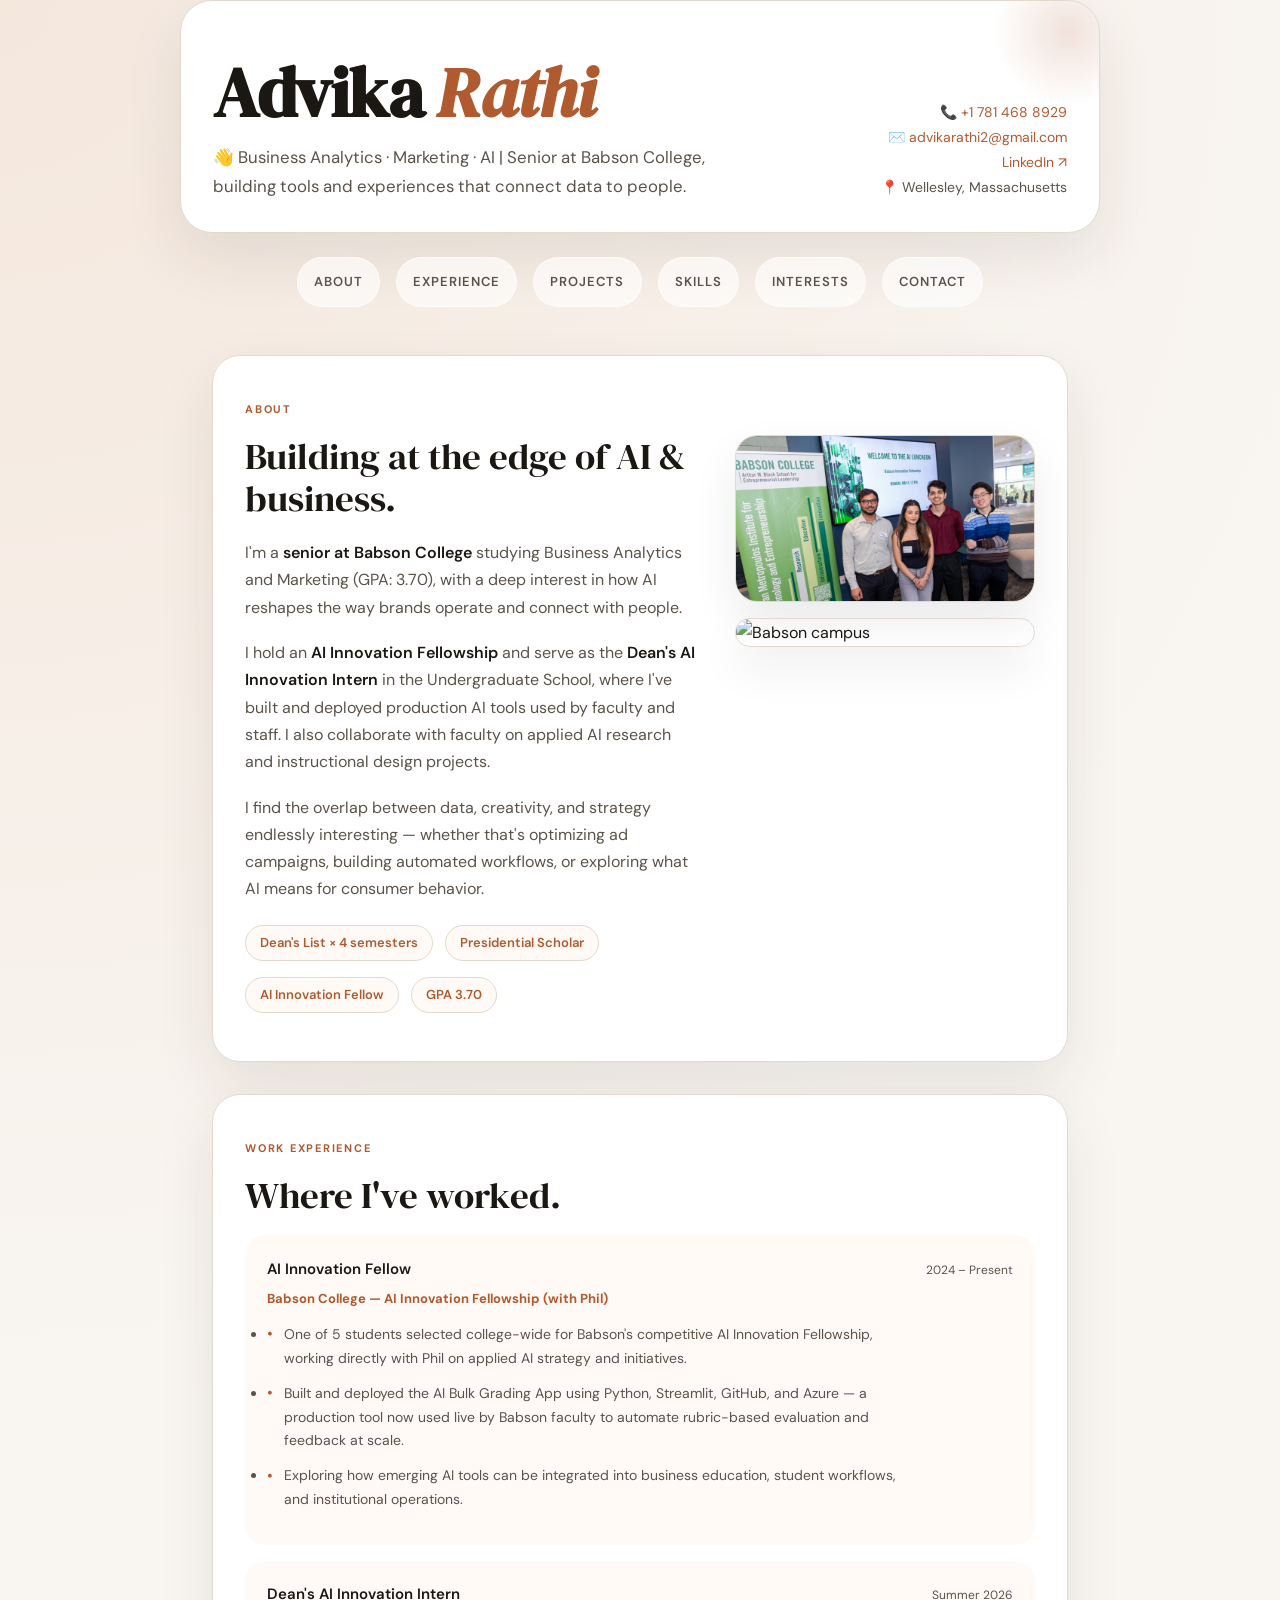
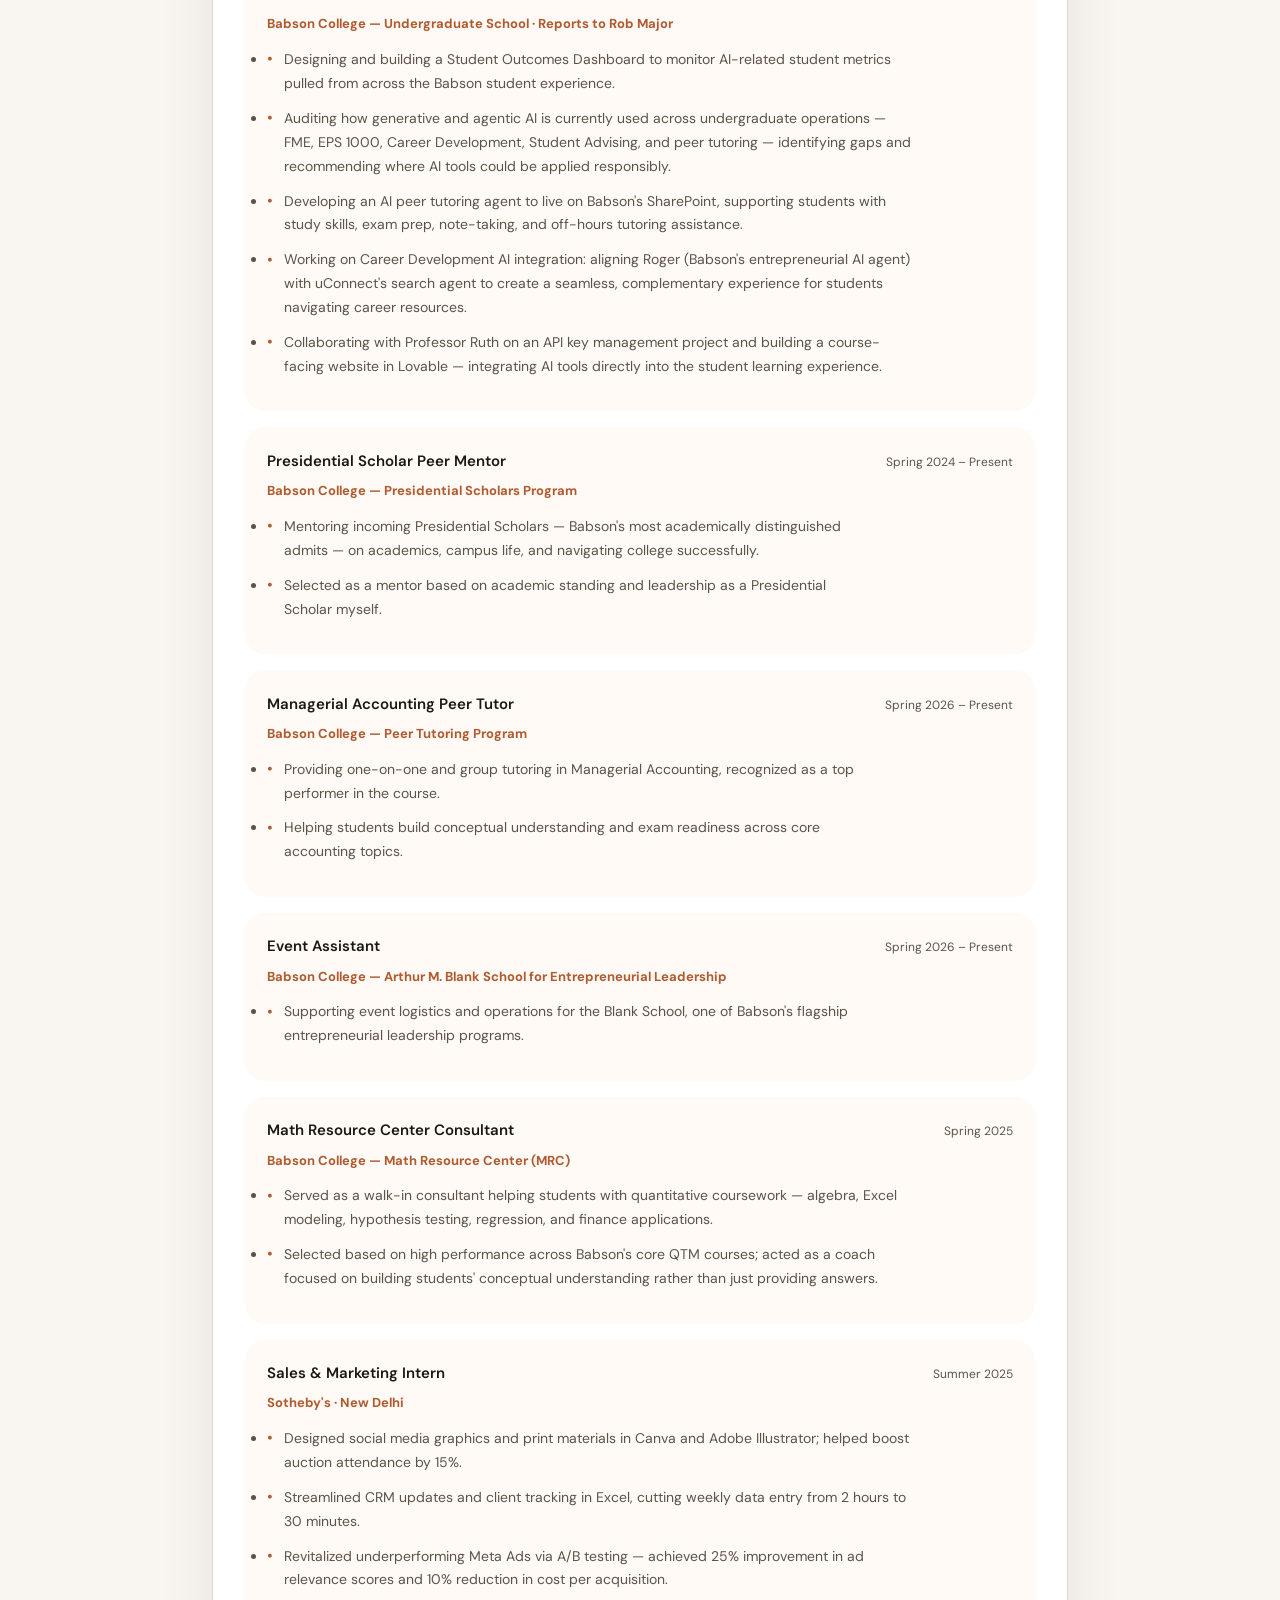
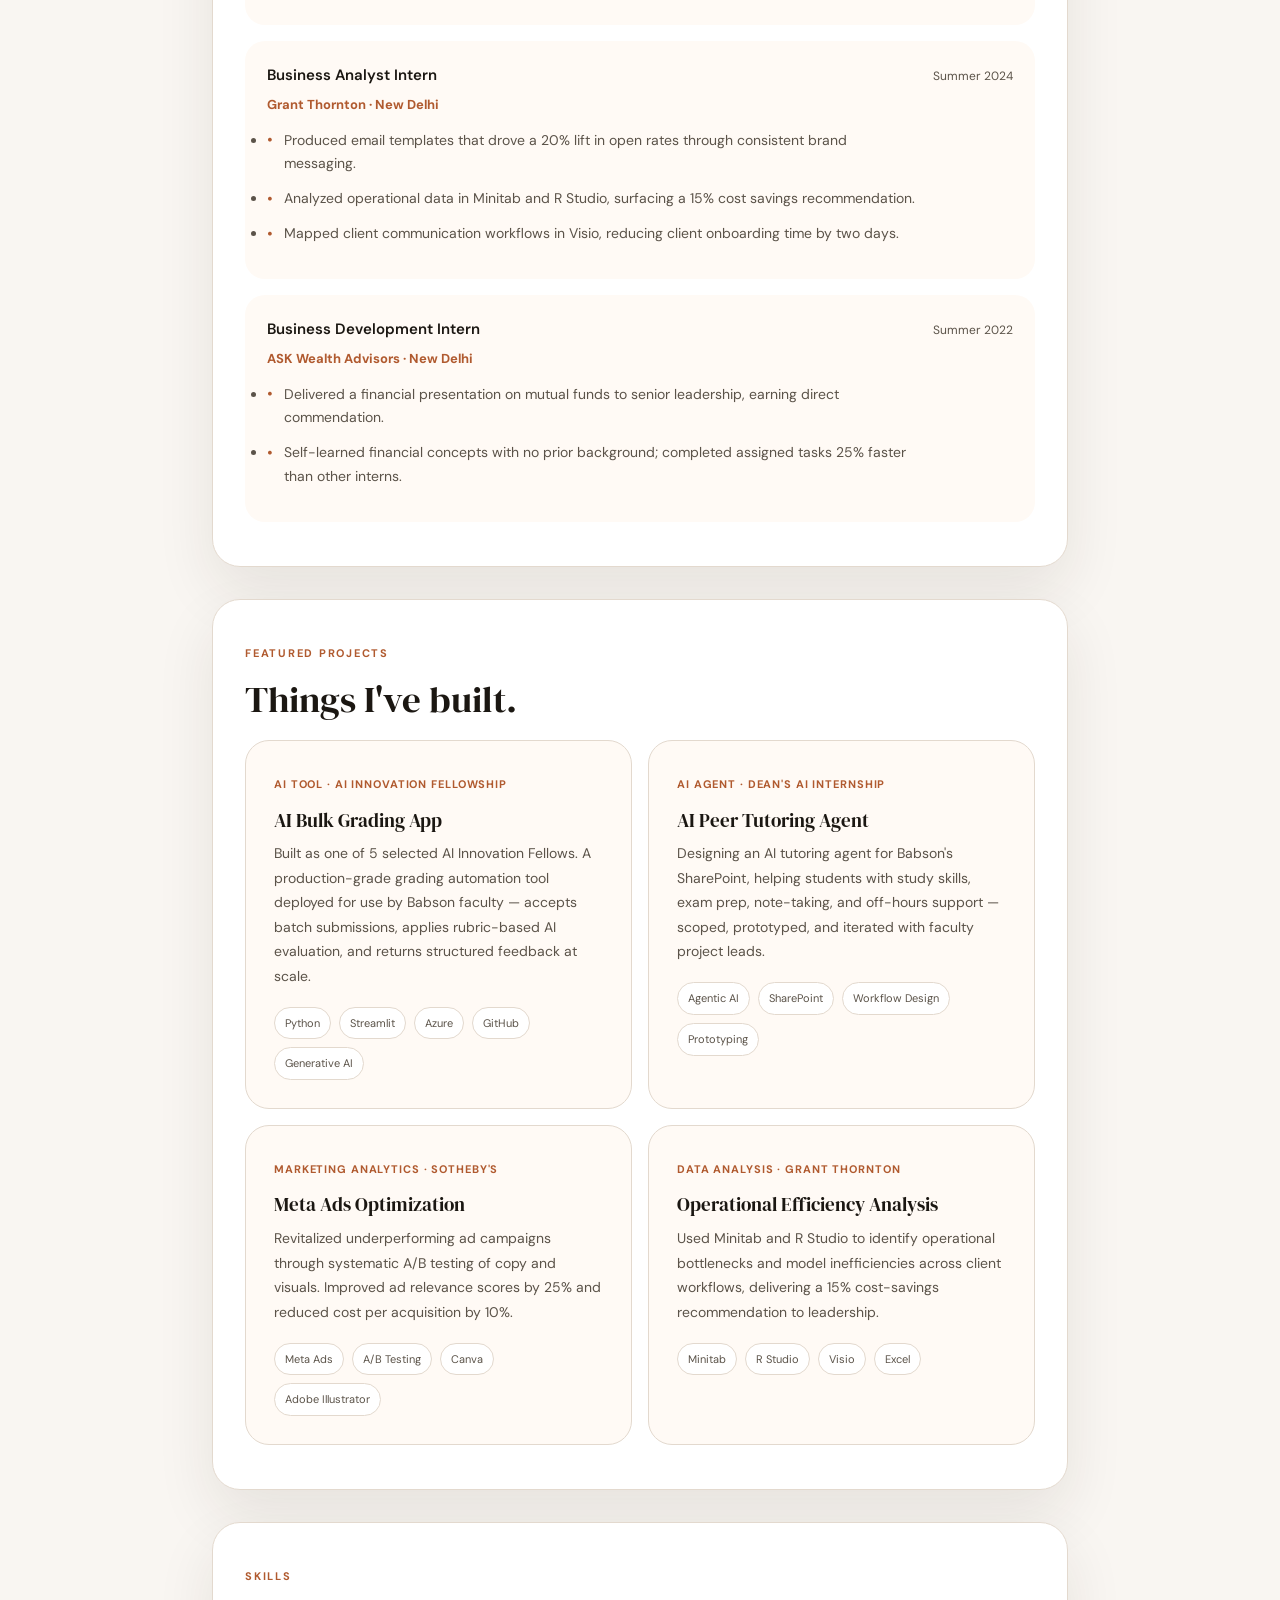
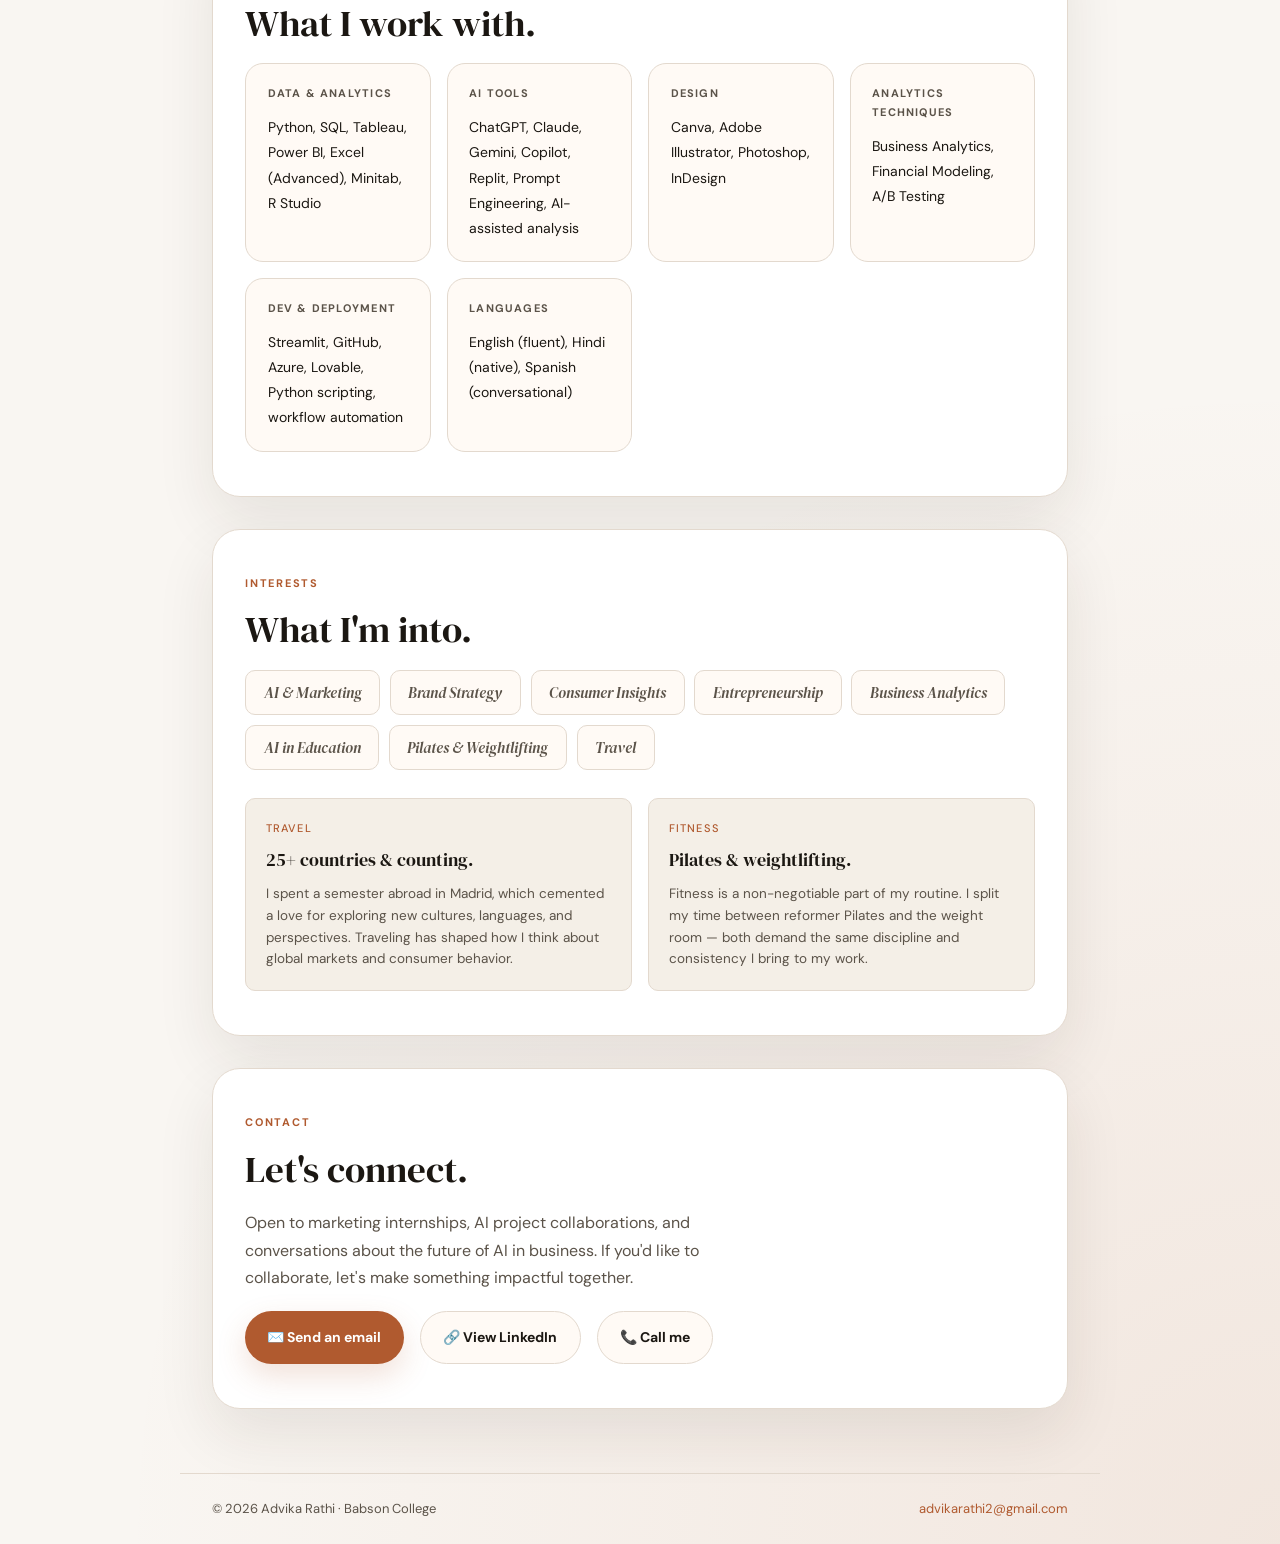
==== commit c7ba2c45: "making it more visually appealing" ====
--- a/index.html
+++ b/index.html
@@ -16,54 +16,83 @@
         }
         
          :root {
-            --bg: #faf8f5;
-            --bg2: #f2efe9;
-            --text: #1a1816;
-            --text2: #5c564e;
+            --bg: #f9f6f2;
+            --bg2: #f4efe7;
+            --surface: #ffffff;
+            --surface-soft: #fffaf5;
+            --text: #1b1712;
+            --text2: #5b5349;
             --accent: #b05a2f;
-            --accent2: #d4853f;
-            --border: #ddd8ce;
-            --card: #ffffff;
+            --accent2: #d17c42;
+            --border: #e3d9ce;
+            --shadow: 0 25px 60px rgba(46, 34, 26, 0.09);
         }
         
         @media (prefers-color-scheme: dark) {
              :root {
-                --bg: #161412;
-                --bg2: #1e1b18;
-                --text: #f0ebe3;
-                --text2: #9e9589;
-                --accent: #d4853f;
-                --accent2: #e8a86a;
-                --border: #2e2a25;
-                --card: #1e1b18;
+                --bg: #1b1816;
+                --bg2: #231f1a;
+                --surface: #26221d;
+                --surface-soft: #2b2722;
+                --text: #f4ede6;
+                --text2: #b7aa9d;
+                --accent: #e8a86a;
+                --accent2: #f1c48d;
+                --border: #3b362f;
+                --shadow: 0 25px 60px rgba(0, 0, 0, 0.25);
             }
         }
         
         body {
             font-family: 'DM Sans', sans-serif;
-            background: var(--bg);
+            background: radial-gradient(circle at top left, rgba(209, 122, 66, 0.12), transparent 22%), radial-gradient(circle at bottom right, rgba(176, 90, 47, 0.10), transparent 18%), var(--bg);
             color: var(--text);
             line-height: 1.7;
             font-size: 16px;
-        }
-        /* HEADER */
+            min-height: 100vh;
+        }
+        
+        body::before {
+            content: '';
+            position: fixed;
+            inset: 0;
+            background-image: radial-gradient(circle at 25% 10%, rgba(255, 255, 255, 0.25), transparent 16%), radial-gradient(circle at 80% 30%, rgba(255, 255, 255, 0.16), transparent 12%);
+            pointer-events: none;
+        }
         
         header {
             padding: 3.5rem 2rem 2rem;
-            max-width: 860px;
+            max-width: 920px;
             margin: 0 auto;
             display: grid;
             grid-template-columns: 1fr auto;
             align-items: end;
             gap: 2rem;
-            border-bottom: 1px solid var(--border);
+            border: 1px solid var(--border);
+            border-radius: 32px;
+            background: var(--surface);
+            box-shadow: var(--shadow);
+            position: relative;
+            overflow: hidden;
+        }
+        
+        header::after {
+            content: '';
+            position: absolute;
+            right: -4rem;
+            top: -4rem;
+            width: 190px;
+            height: 190px;
+            border-radius: 50%;
+            background: radial-gradient(circle, rgba(176, 90, 47, 0.18), transparent 55%);
+            pointer-events: none;
         }
         
         .header-name {
             font-family: 'DM Serif Display', serif;
-            font-size: clamp(2.4rem, 6vw, 4rem);
-            line-height: 1.05;
-            letter-spacing: -0.01em;
+            font-size: clamp(2.5rem, 6vw, 4.4rem);
+            line-height: 1.02;
+            letter-spacing: -0.02em;
         }
         
         .header-name em {
@@ -74,7 +103,7 @@
         .header-meta {
             font-size: 14px;
             color: var(--text2);
-            line-height: 1.9;
+            line-height: 1.8;
             text-align: right;
         }
         
@@ -87,151 +116,165 @@
             text-decoration: underline;
         }
         
+        .hero-tagline {
+            margin-top: 0.9rem;
+            font-size: 1.05rem;
+            color: var(--text2);
+            max-width: 540px;
+        }
+        
         nav {
-            max-width: 860px;
-            margin: 0 auto;
-            padding: 1rem 2rem;
+            max-width: 920px;
+            margin: 1.5rem auto 0;
+            padding: 0 2rem 1rem;
             display: flex;
-            gap: 1.5rem;
-            border-bottom: 1px solid var(--border);
+            gap: 1rem;
+            flex-wrap: wrap;
+            justify-content: center;
         }
         
         nav a {
             font-size: 13px;
-            font-weight: 500;
-            letter-spacing: 0.06em;
+            font-weight: 600;
+            letter-spacing: 0.08em;
             text-transform: uppercase;
             color: var(--text2);
             text-decoration: none;
-            transition: color 0.2s;
+            background: rgba(255, 255, 255, 0.62);
+            padding: 0.8rem 1rem;
+            border-radius: 999px;
+            border: 1px solid rgba(255, 255, 255, 0.6);
+            transition: transform 0.2s ease, color 0.2s ease, background 0.2s ease;
+            backdrop-filter: blur(10px);
         }
         
         nav a:hover {
             color: var(--accent);
-        }
-        /* MAIN */
+            transform: translateY(-1px);
+            background: var(--surface);
+        }
         
         main {
-            max-width: 860px;
+            max-width: 920px;
             margin: 0 auto;
             padding: 0 2rem 4rem;
         }
         
         section {
-            padding: 3rem 0 0;
+            padding: 2.75rem 2rem;
+            background: var(--surface);
+            border: 1px solid var(--border);
+            border-radius: 28px;
+            box-shadow: var(--shadow);
+            margin-top: 2rem;
         }
         
         .section-label {
             font-size: 11px;
-            font-weight: 500;
-            letter-spacing: 0.12em;
+            font-weight: 700;
+            letter-spacing: 0.16em;
             text-transform: uppercase;
             color: var(--accent);
-            margin-bottom: 0.75rem;
+            margin-bottom: 1rem;
         }
         
         h2 {
             font-family: 'DM Serif Display', serif;
-            font-size: 1.9rem;
+            font-size: clamp(1.9rem, 2.9vw, 2.4rem);
             font-weight: 400;
-            line-height: 1.2;
-            margin-bottom: 1.25rem;
-        }
-        /* ABOUT */
+            line-height: 1.15;
+            margin-bottom: 1.2rem;
+        }
         
         .about-grid {
             display: grid;
-            grid-template-columns: 1fr 1fr;
+            grid-template-columns: 1.2fr 0.8fr;
             gap: 2.5rem;
             align-items: start;
         }
         
         .about-text p {
             color: var(--text2);
-            margin-bottom: 1rem;
+            margin-bottom: 1.15rem;
         }
         
         .about-text p strong {
             color: var(--text);
-            font-weight: 500;
+            font-weight: 600;
         }
         
         .highlight-pill {
-            display: inline-block;
-            background: var(--bg2);
+            display: inline-flex;
+            align-items: center;
+            gap: 0.35rem;
+            background: var(--surface-soft);
             border: 1px solid var(--border);
             border-radius: 100px;
-            padding: 4px 14px;
+            padding: 6px 14px;
             font-size: 13px;
             color: var(--accent);
-            font-weight: 500;
+            font-weight: 600;
             margin: 4px 4px 4px 0;
         }
         
         .photo-stack {
-            display: flex;
-            flex-direction: column;
-            gap: 0.75rem;
+            display: grid;
+            gap: 1rem;
         }
         
         .photo-stack img {
             width: 100%;
-            border-radius: 8px;
+            border-radius: 22px;
             display: block;
             border: 1px solid var(--border);
-        }
-        /* EXPERIENCE */
+            box-shadow: 0 20px 45px rgba(0, 0, 0, 0.08);
+            object-fit: cover;
+        }
         
         .exp-list {
-            display: flex;
-            flex-direction: column;
-            gap: 0;
+            display: grid;
+            gap: 1rem;
         }
         
         .exp-item {
-            padding: 1.5rem 0;
-            border-bottom: 1px solid var(--border);
+            padding: 1.35rem 1.35rem;
+            border-radius: 20px;
+            background: var(--surface-soft);
             display: grid;
             grid-template-columns: 1fr auto;
             gap: 1rem;
         }
         
-        .exp-item:first-child {
-            border-top: 1px solid var(--border);
-        }
-        
         .exp-role {
-            font-weight: 500;
+            font-weight: 600;
             font-size: 15px;
-            margin-bottom: 2px;
+            margin-bottom: 0.35rem;
         }
         
         .exp-org {
             font-size: 13px;
             color: var(--accent);
-            font-weight: 500;
-            margin-bottom: 0.6rem;
-        }
-        
-        .exp-bullets {
-            list-style: none;
-            padding: 0;
+            font-weight: 700;
+            margin-bottom: 0.8rem;
         }
         
         .exp-bullets li {
             font-size: 14px;
             color: var(--text2);
-            padding-left: 1rem;
+            padding-left: 1.1rem;
             position: relative;
-            margin-bottom: 4px;
-            line-height: 1.6;
+            margin-bottom: 0.7rem;
+            line-height: 1.7;
         }
         
         .exp-bullets li::before {
-            content: '—';
+            content: '•';
             position: absolute;
             left: 0;
-            color: var(--border);
+            top: 0.2rem;
+            color: var(--accent);
+            font-size: 1rem;
+            line-height: 1;
         }
         
         .exp-date {
@@ -241,63 +284,64 @@
             text-align: right;
             margin-top: 3px;
         }
-        /* FEATURED PROJECTS */
         
         .featured-grid {
             display: grid;
-            grid-template-columns: 1fr 1fr;
-            gap: 1px;
-            background: var(--border);
+            grid-template-columns: repeat(2, minmax(0, 1fr));
+            gap: 1rem;
+        }
+        
+        .feat-card {
+            background: var(--surface-soft);
+            padding: 1.75rem;
+            border-radius: 24px;
             border: 1px solid var(--border);
-            border-radius: 10px;
-            overflow: hidden;
-        }
-        
-        .feat-card {
-            background: var(--card);
-            padding: 1.5rem;
+            transition: transform 0.25s ease, box-shadow 0.25s ease;
+        }
+        
+        .feat-card:hover {
+            transform: translateY(-4px);
+            box-shadow: 0 26px 50px rgba(46, 34, 26, 0.09);
         }
         
         .feat-tag {
             display: inline-block;
             font-size: 11px;
-            font-weight: 500;
+            font-weight: 700;
             letter-spacing: 0.08em;
             text-transform: uppercase;
             color: var(--accent);
-            margin-bottom: 0.75rem;
+            margin-bottom: 0.85rem;
         }
         
         .feat-title {
             font-family: 'DM Serif Display', serif;
-            font-size: 1.15rem;
-            font-weight: 400;
-            margin-bottom: 0.5rem;
+            font-size: 1.2rem;
+            margin-bottom: 0.55rem;
             line-height: 1.3;
         }
         
         .feat-desc {
-            font-size: 13.5px;
-            color: var(--text2);
-            line-height: 1.65;
+            font-size: 14px;
+            color: var(--text2);
+            line-height: 1.75;
         }
         
         .feat-stack {
-            margin-top: 1rem;
+            margin-top: 1.15rem;
             display: flex;
             flex-wrap: wrap;
-            gap: 6px;
+            gap: 8px;
         }
         
         .feat-stack span {
             font-size: 11px;
-            padding: 3px 10px;
-            border-radius: 100px;
-            background: var(--bg2);
+            padding: 6px 10px;
+            border-radius: 999px;
+            background: var(--surface);
             color: var(--text2);
             border: 1px solid var(--border);
         }
-        /* SKILLS */
         
         .skills-grid {
             display: grid;
@@ -305,45 +349,52 @@
             gap: 1rem;
         }
         
+        .skill-group {
+            padding: 1.25rem 1.35rem;
+            border-radius: 18px;
+            background: var(--surface-soft);
+            border: 1px solid var(--border);
+        }
+        
         .skill-group h4 {
             font-size: 11px;
-            font-weight: 500;
-            letter-spacing: 0.1em;
+            font-weight: 700;
+            letter-spacing: 0.11em;
             text-transform: uppercase;
             color: var(--text2);
-            margin-bottom: 0.5rem;
+            margin-bottom: 0.75rem;
         }
         
         .skill-group p {
             font-size: 14px;
             color: var(--text);
-            line-height: 1.7;
-        }
-        /* INTERESTS */
+            line-height: 1.8;
+        }
         
         .interests-row {
             display: flex;
             flex-wrap: wrap;
             gap: 0.6rem;
+            margin-bottom: 1.4rem;
         }
         
         .int-tag {
             font-size: 15px;
             font-family: 'DM Serif Display', serif;
             font-style: italic;
-            padding: 0.5rem 1.1rem;
+            padding: 0.55rem 1.1rem;
             border: 1px solid var(--border);
-            border-radius: 6px;
-            color: var(--text2);
-            transition: all 0.2s;
+            border-radius: 10px;
+            color: var(--text2);
+            transition: all 0.2s ease;
+            background: var(--surface-soft);
         }
         
         .int-tag:hover {
             border-color: var(--accent);
             color: var(--accent);
-            background: var(--bg2);
-        }
-        /* CONTACT */
+            background: rgba(224, 158, 111, 0.15);
+        }
         
         .contact-row {
             display: flex;
@@ -353,77 +404,99 @@
         }
         
         .contact-btn {
-            display: inline-block;
-            padding: 0.6rem 1.4rem;
-            border-radius: 6px;
+            display: inline-flex;
+            align-items: center;
+            gap: 0.45rem;
+            padding: 0.85rem 1.4rem;
+            border-radius: 999px;
             font-size: 14px;
-            font-weight: 500;
+            font-weight: 700;
             text-decoration: none;
-            transition: all 0.2s;
+            transition: transform 0.2s ease, box-shadow 0.2s ease, background 0.2s ease;
         }
         
         .contact-btn.primary {
             background: var(--accent);
             color: #fff;
+            box-shadow: 0 12px 30px rgba(176, 90, 47, 0.18);
         }
         
         .contact-btn.primary:hover {
             background: var(--accent2);
+            transform: translateY(-1px);
         }
         
         .contact-btn.secondary {
             border: 1px solid var(--border);
             color: var(--text);
+            background: var(--surface-soft);
         }
         
         .contact-btn.secondary:hover {
             border-color: var(--accent);
             color: var(--accent);
-        }
-        /* FOOTER */
+            transform: translateY(-1px);
+        }
         
         footer {
             border-top: 1px solid var(--border);
-            max-width: 860px;
+            max-width: 920px;
             margin: 0 auto;
             padding: 1.5rem 2rem;
             display: flex;
             justify-content: space-between;
             align-items: center;
-        }
-        
-        footer p {
+            color: var(--text2);
+        }
+        
+        footer p,
+        footer a {
             font-size: 13px;
-            color: var(--text2);
         }
         
         footer a {
             color: var(--accent);
             text-decoration: none;
-            font-size: 13px;
-        }
-        /* RESPONSIVE */
+        }
+        
+        @media (max-width: 800px) {
+            header {
+                grid-template-columns: 1fr;
+                text-align: center;
+            }
+            .header-meta {
+                text-align: center;
+            }
+            .about-grid {
+                grid-template-columns: 1fr;
+            }
+            .featured-grid {
+                grid-template-columns: 1fr;
+            }
+            footer {
+                flex-direction: column;
+                gap: 0.75rem;
+                text-align: center;
+            }
+            .exp-item {
+                grid-template-columns: 1fr;
+            }
+        }
         
         @media (max-width: 600px) {
             header {
-                grid-template-columns: 1fr;
-            }
-            .header-meta {
-                text-align: left;
-            }
-            .about-grid {
-                grid-template-columns: 1fr;
-            }
-            .featured-grid {
-                grid-template-columns: 1fr;
-            }
-            footer {
-                flex-direction: column;
-                gap: 0.5rem;
-                text-align: center;
-            }
-        }
-        /* ANIMATIONS */
+                padding: 2.5rem 1.5rem 1.5rem;
+            }
+            nav {
+                padding: 0 1.5rem 1rem;
+            }
+            main {
+                padding: 0 1.5rem 3rem;
+            }
+            section {
+                padding: 2rem 1.5rem;
+            }
+        }
         
         @keyframes fadeUp {
             from {
@@ -437,30 +510,30 @@
         }
         
         section {
-            animation: fadeUp 0.5s ease both;
-        }
-        
-        section:nth-child(1) {
+            animation: fadeUp 0.45s ease both;
+        }
+        
+        section:nth-of-type(1) {
             animation-delay: 0.05s;
         }
         
-        section:nth-child(2) {
+        section:nth-of-type(2) {
             animation-delay: 0.12s;
         }
         
-        section:nth-child(3) {
+        section:nth-of-type(3) {
             animation-delay: 0.19s;
         }
         
-        section:nth-child(4) {
+        section:nth-of-type(4) {
             animation-delay: 0.26s;
         }
         
-        section:nth-child(5) {
+        section:nth-of-type(5) {
             animation-delay: 0.33s;
         }
         
-        section:nth-child(6) {
+        section:nth-of-type(6) {
             animation-delay: 0.40s;
         }
     </style>
@@ -471,12 +544,12 @@
     <header>
         <div>
             <h1 class="header-name">Advika <em>Rathi</em></h1>
-            <p style="margin-top:0.6rem; font-size:15px; color:var(--text2);">Business Analytics & Marketing · Babson College '27</p>
+            <p class="hero-tagline">👋 Business Analytics · Marketing · AI | Senior at Babson College, building tools and experiences that connect data to people.</p>
         </div>
         <div class="header-meta">
-            <a href="tel:+17814688929">+1 781 468 8929</a><br>
-            <a href="mailto:advikarathi2@gmail.com">advikarathi2@gmail.com</a><br>
-            <a href="https://linkedin.com/in/advikarathi" target="_blank">LinkedIn ↗</a><br> Wellesley, Massachusetts
+            <a href="tel:+17814688929">📞 +1 781 468 8929</a><br>
+            <a href="mailto:advikarathi2@gmail.com">✉️ advikarathi2@gmail.com</a><br>
+            <a href="https://linkedin.com/in/advikarathi" target="_blank">LinkedIn ↗</a><br>📍 Wellesley, Massachusetts
         </div>
     </header>
 
@@ -500,7 +573,7 @@
                     <p>I hold an <strong>AI Innovation Fellowship</strong> and serve as the <strong>Dean's AI Innovation Intern</strong> in the Undergraduate School, where I've built and deployed production AI tools used by faculty and staff. I also collaborate
                         with faculty on applied AI research and instructional design projects.</p>
                     <p>I find the overlap between data, creativity, and strategy endlessly interesting — whether that's optimizing ad campaigns, building automated workflows, or exploring what AI means for consumer behavior.</p>
-                    <div style="margin-top:1rem;">
+                    <div style="margin-top:1rem; display:flex; flex-wrap:wrap; gap:.5rem;">
                         <span class="highlight-pill">Dean's List × 4 semesters</span>
                         <span class="highlight-pill">Presidential Scholar</span>
                         <span class="highlight-pill">AI Innovation Fellow</span>
@@ -539,7 +612,8 @@
                         <ul class="exp-bullets">
                             <li>Designing and building a Student Outcomes Dashboard to monitor AI-related student metrics pulled from across the Babson student experience.</li>
                             <li>Auditing how generative and agentic AI is currently used across undergraduate operations — FME, EPS 1000, Career Development, Student Advising, and peer tutoring — identifying gaps and recommending where AI tools could be applied
-                                responsibly.</li>
+                                responsibly.
+                            </li>
                             <li>Developing an AI peer tutoring agent to live on Babson's SharePoint, supporting students with study skills, exam prep, note-taking, and off-hours tutoring assistance.</li>
                             <li>Working on Career Development AI integration: aligning Roger (Babson's entrepreneurial AI agent) with uConnect's search agent to create a seamless, complementary experience for students navigating career resources.</li>
                             <li>Collaborating with Professor Ruth on an API key management project and building a course-facing website in Lovable — integrating AI tools directly into the student learning experience.</li>
@@ -741,11 +815,11 @@
         <section id="contact">
             <div class="section-label">Contact</div>
             <h2>Let's connect.</h2>
-            <p style="color:var(--text2); max-width:480px;">Open to marketing internships, AI project collaborations, and conversations about the future of AI in business.</p>
+            <p style="color:var(--text2); max-width:520px;">Open to marketing internships, AI project collaborations, and conversations about the future of AI in business. If you'd like to collaborate, let's make something impactful together.</p>
             <div class="contact-row">
-                <a href="mailto:advikarathi2@gmail.com" class="contact-btn primary">Send an email</a>
-                <a href="https://linkedin.com/in/advikarathi" target="_blank" class="contact-btn secondary">LinkedIn ↗</a>
-                <a href="tel:+17814688929" class="contact-btn secondary">+1 781 468 8929</a>
+                <a href="mailto:advikarathi2@gmail.com" class="contact-btn primary">✉️ Send an email</a>
+                <a href="https://linkedin.com/in/advikarathi" target="_blank" class="contact-btn secondary">🔗 View LinkedIn</a>
+                <a href="tel:+17814688929" class="contact-btn secondary">📞 Call me</a>
             </div>
         </section>
 
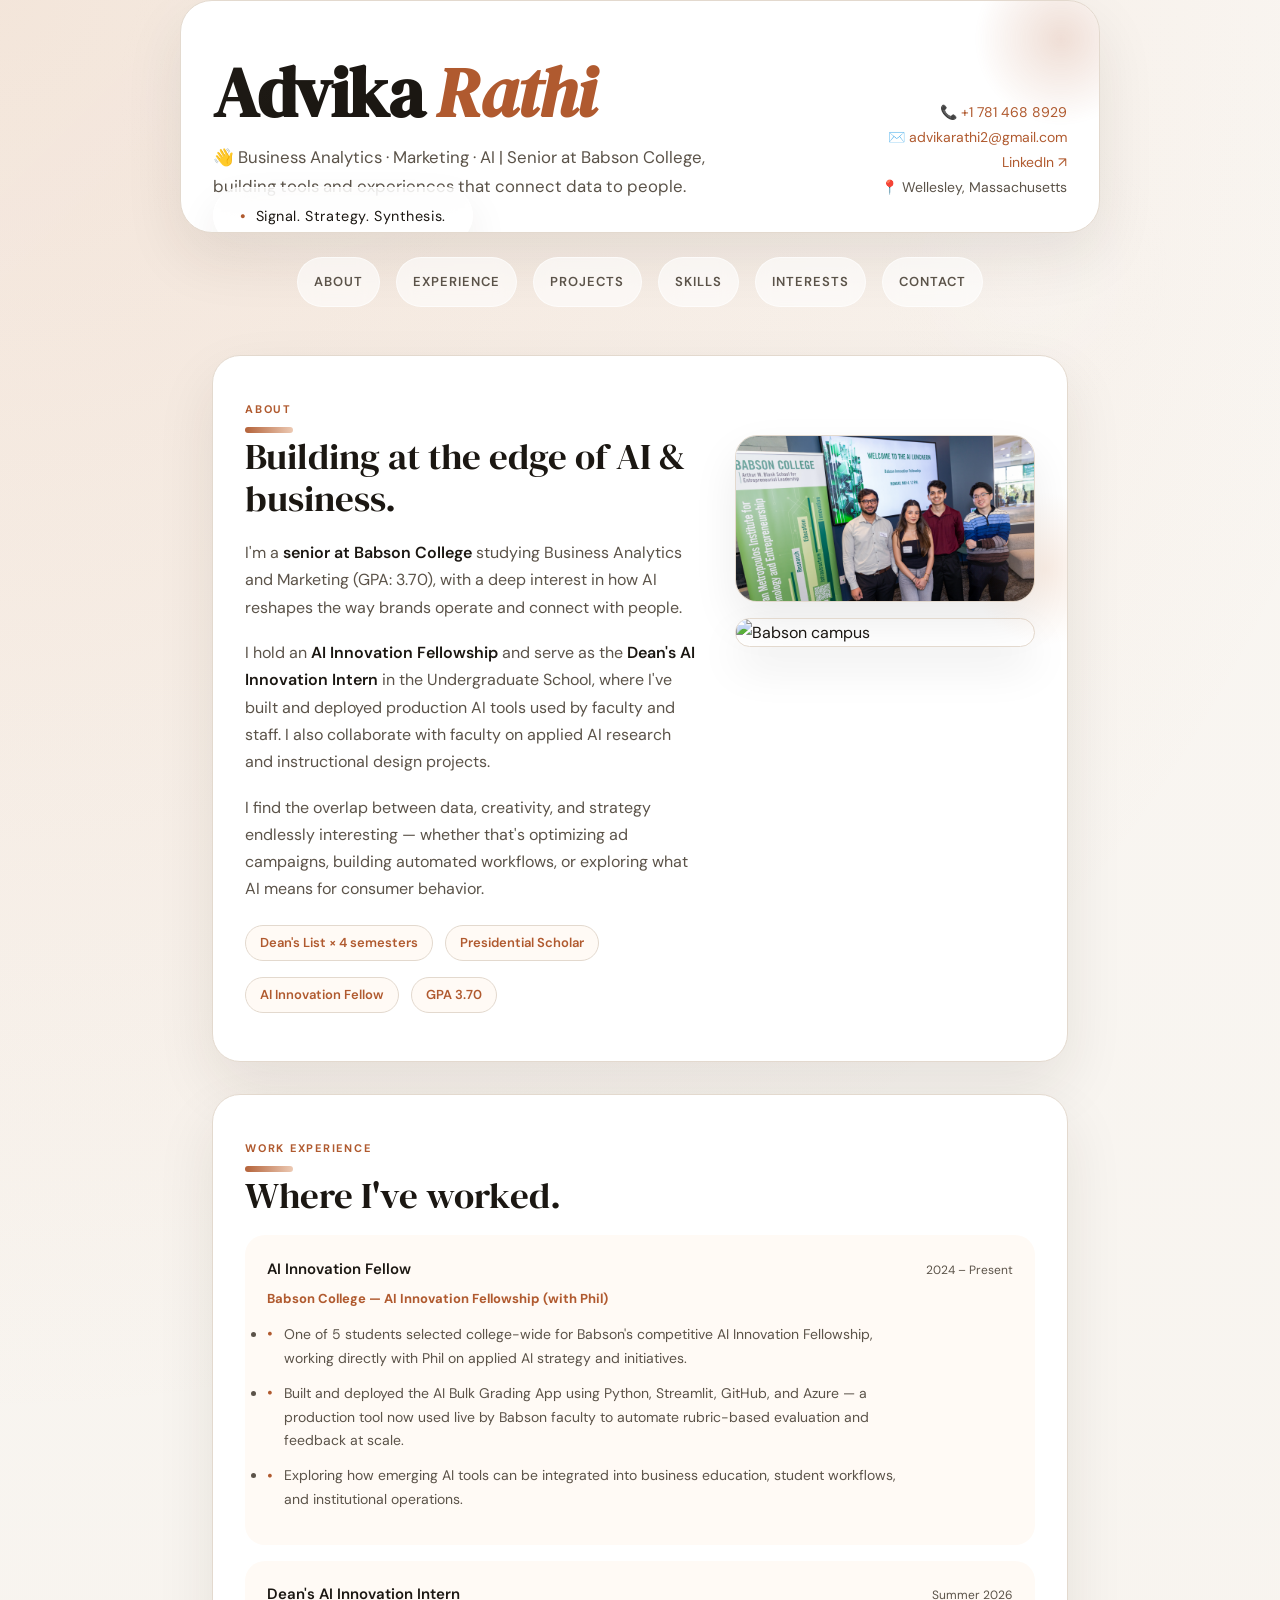
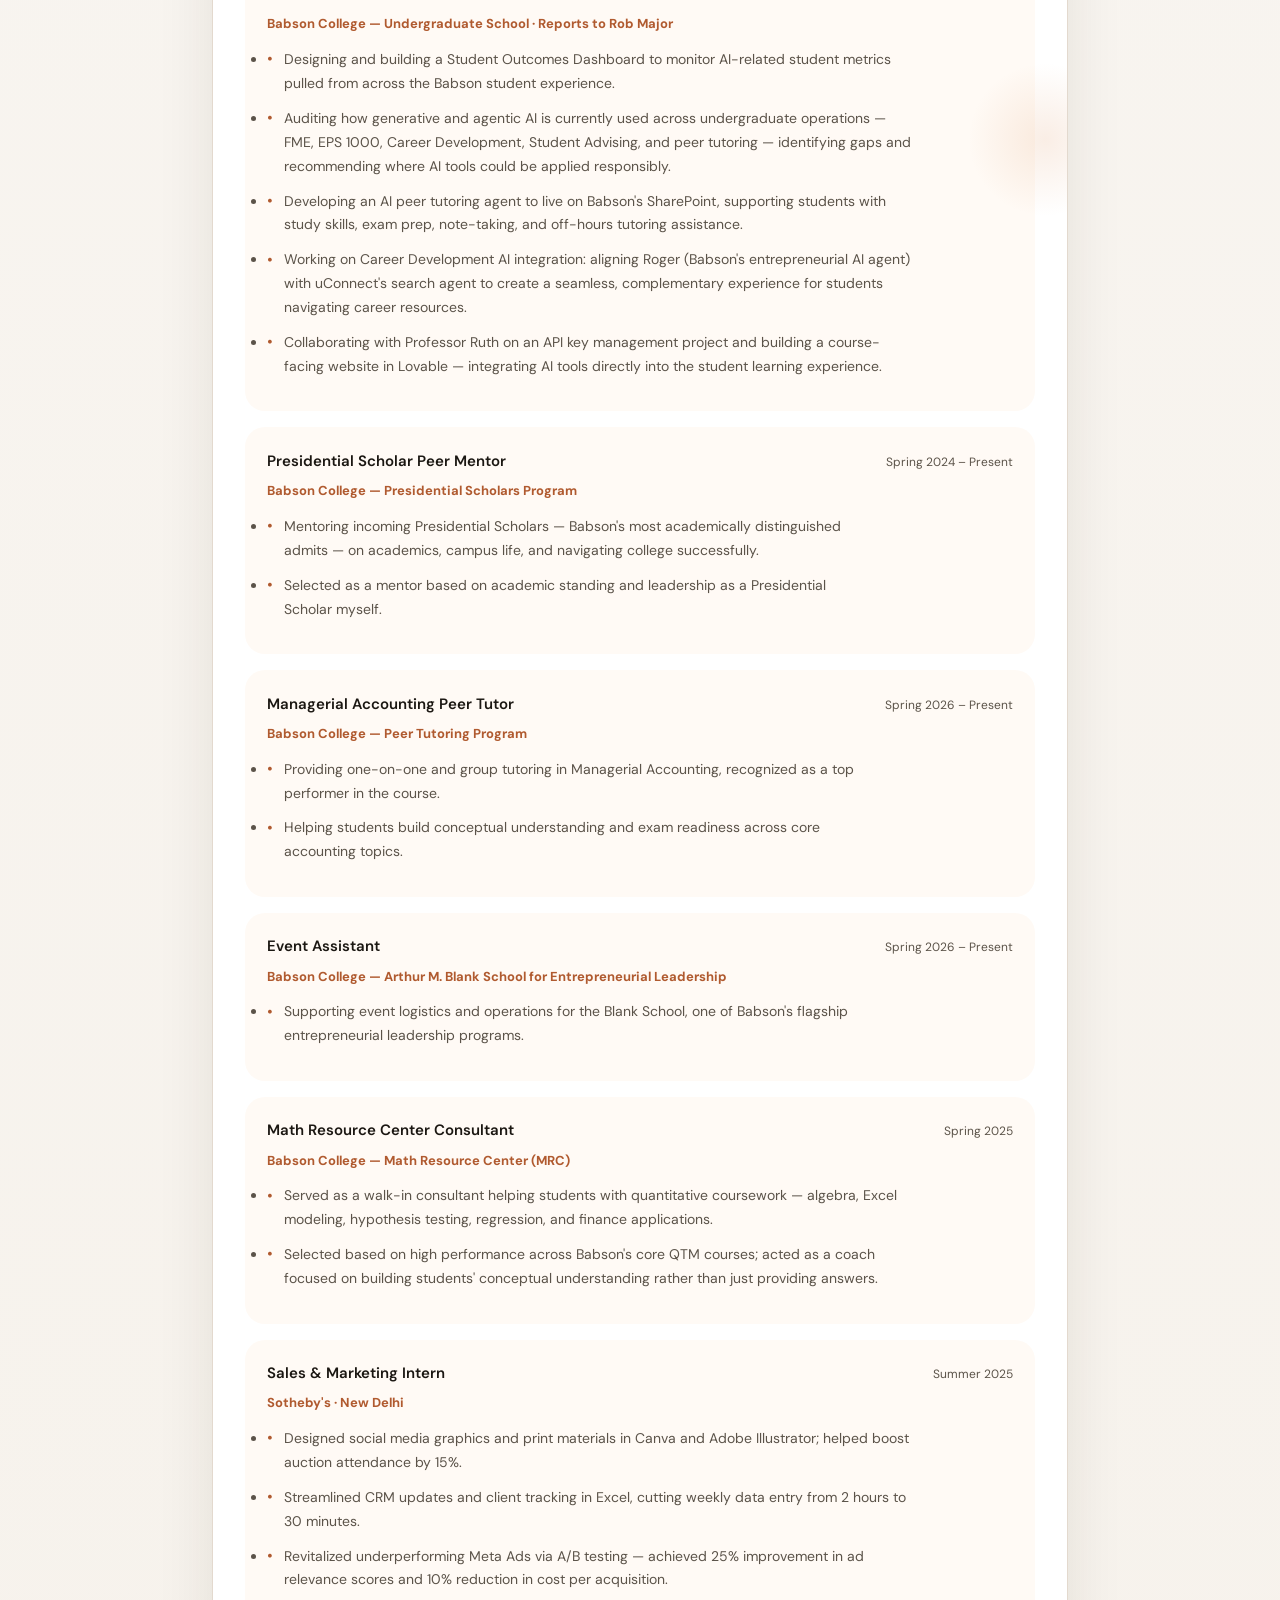
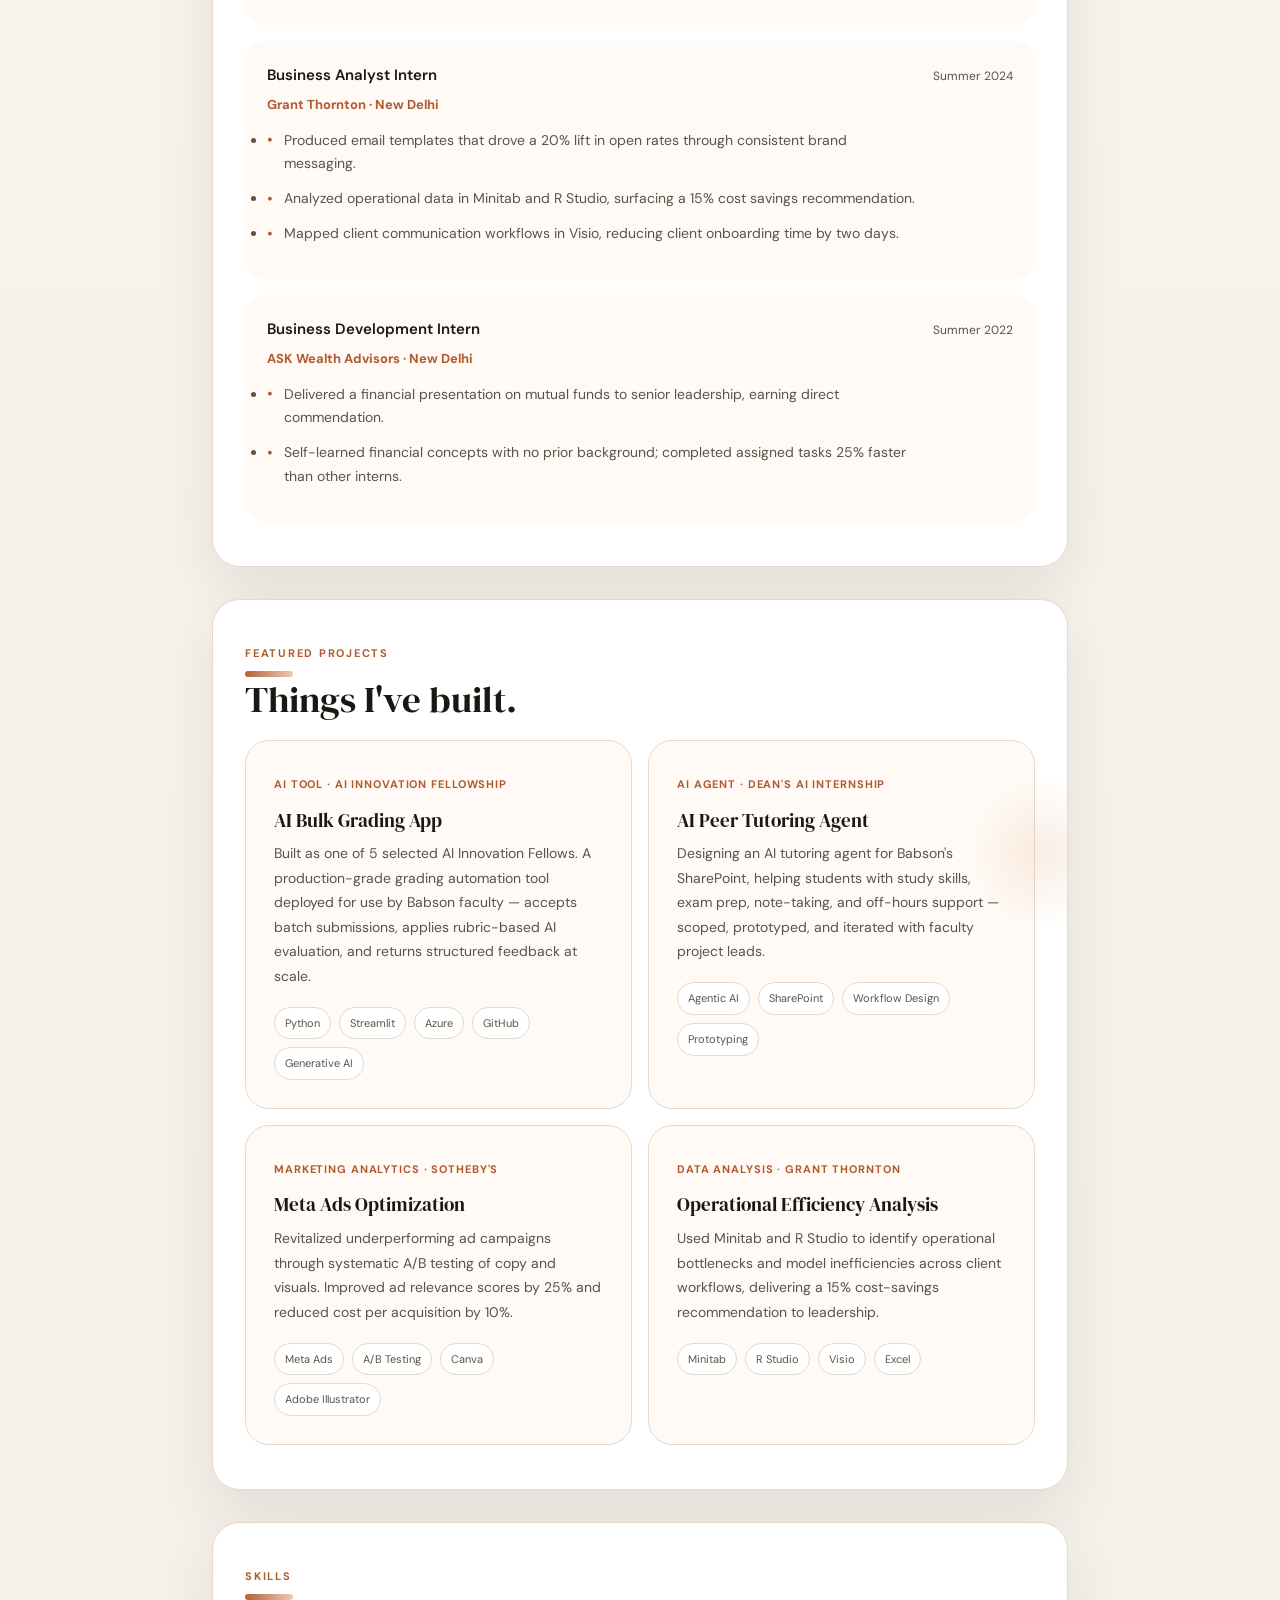
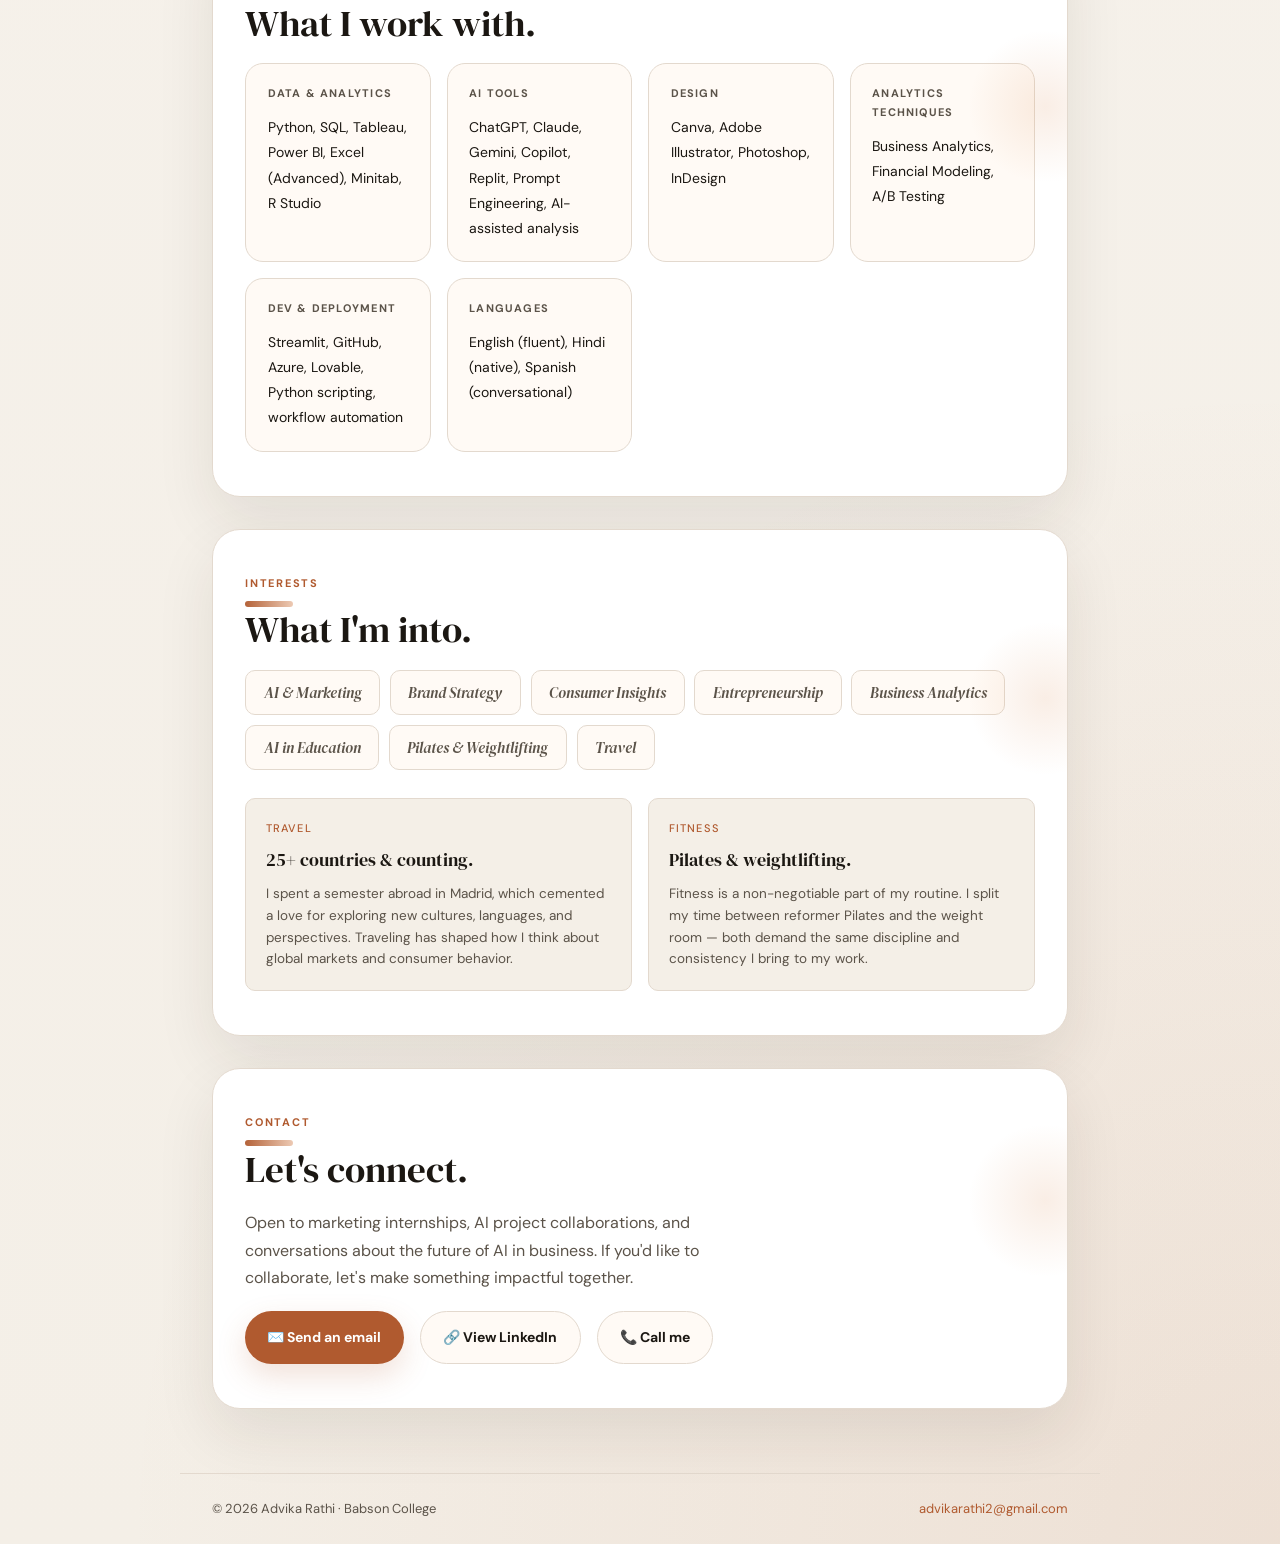
==== commit 1503c804: "update" ====
--- a/index.html
+++ b/index.html
@@ -45,7 +45,7 @@
         
         body {
             font-family: 'DM Sans', sans-serif;
-            background: radial-gradient(circle at top left, rgba(209, 122, 66, 0.12), transparent 22%), radial-gradient(circle at bottom right, rgba(176, 90, 47, 0.10), transparent 18%), var(--bg);
+            background: radial-gradient(circle at top left, rgba(209, 122, 66, 0.14), transparent 22%), radial-gradient(circle at bottom right, rgba(176, 90, 47, 0.10), transparent 18%), linear-gradient(180deg, var(--bg) 0%, var(--bg2) 100%);
             color: var(--text);
             line-height: 1.7;
             font-size: 16px;
@@ -56,8 +56,18 @@
             content: '';
             position: fixed;
             inset: 0;
-            background-image: radial-gradient(circle at 25% 10%, rgba(255, 255, 255, 0.25), transparent 16%), radial-gradient(circle at 80% 30%, rgba(255, 255, 255, 0.16), transparent 12%);
+            background-image: radial-gradient(circle at 25% 10%, rgba(255, 255, 255, 0.22), transparent 16%), radial-gradient(circle at 80% 30%, rgba(255, 255, 255, 0.16), transparent 12%);
             pointer-events: none;
+        }
+        
+        body::after {
+            content: '';
+            position: fixed;
+            inset: 0;
+            background: linear-gradient(135deg, rgba(255, 255, 255, 0.04) 0%, rgba(255, 255, 255, 0) 20%, rgba(255, 255, 255, 0) 80%, rgba(255, 255, 255, 0.03) 100%);
+            pointer-events: none;
+            opacity: 0.95;
+            mix-blend-mode: screen;
         }
         
         header {
@@ -79,13 +89,86 @@
         header::after {
             content: '';
             position: absolute;
-            right: -4rem;
-            top: -4rem;
-            width: 190px;
-            height: 190px;
+            right: -4.5rem;
+            top: -4.5rem;
+            width: 220px;
+            height: 220px;
             border-radius: 50%;
-            background: radial-gradient(circle, rgba(176, 90, 47, 0.18), transparent 55%);
+            background: radial-gradient(circle, rgba(176, 90, 47, 0.2), transparent 55%);
             pointer-events: none;
+            filter: blur(2px);
+        }
+        
+        .header-badge {
+            position: absolute;
+            left: 2rem;
+            bottom: -0.75rem;
+            display: inline-flex;
+            align-items: center;
+            justify-content: center;
+            width: min(260px, calc(100% - 4rem));
+            padding: 0.95rem 1.15rem;
+            border-radius: 999px;
+            background: rgba(255, 255, 255, 0.72);
+            border: 1px solid rgba(255, 255, 255, 0.75);
+            color: var(--text);
+            font-size: 0.9rem;
+            letter-spacing: 0.04em;
+            box-shadow: 0 18px 40px rgba(46, 34, 26, 0.08);
+            backdrop-filter: blur(18px);
+            z-index: 1;
+        }
+        
+        .header-badge::before {
+            content: '•';
+            margin-right: 0.55rem;
+            color: var(--accent);
+            font-weight: 700;
+        }
+        
+        h2 {
+            position: relative;
+            font-family: 'DM Serif Display', serif;
+            font-size: clamp(1.9rem, 2.9vw, 2.4rem);
+            font-weight: 400;
+            line-height: 1.15;
+            margin-bottom: 1.2rem;
+        }
+        
+        h2::before {
+            content: '';
+            position: absolute;
+            left: 0;
+            top: -0.45rem;
+            width: 3rem;
+            height: 0.35rem;
+            border-radius: 999px;
+            background: linear-gradient(90deg, rgba(176, 90, 47, 0.95), rgba(209, 122, 66, 0.4));
+        }
+        
+        section {
+            padding: 2.75rem 2rem;
+            background: var(--surface);
+            border: 1px solid var(--border);
+            border-radius: 28px;
+            box-shadow: var(--shadow);
+            margin-top: 2rem;
+            position: relative;
+            overflow: hidden;
+            background-image: radial-gradient(circle at top left, rgba(209, 122, 66, 0.04), transparent 28%), radial-gradient(circle at 88% 10%, rgba(176, 90, 47, 0.05), transparent 22%);
+        }
+        
+        section::after {
+            content: '';
+            position: absolute;
+            right: -8%;
+            top: 22%;
+            width: 180px;
+            height: 180px;
+            background: radial-gradient(circle, rgba(224, 158, 111, 0.18), transparent 60%);
+            border-radius: 50%;
+            pointer-events: none;
+            transform: translateY(-18%);
         }
         
         .header-name {
@@ -545,6 +628,7 @@
         <div>
             <h1 class="header-name">Advika <em>Rathi</em></h1>
             <p class="hero-tagline">👋 Business Analytics · Marketing · AI | Senior at Babson College, building tools and experiences that connect data to people.</p>
+            <div class="header-badge">Signal. Strategy. Synthesis.</div>
         </div>
         <div class="header-meta">
             <a href="tel:+17814688929">📞 +1 781 468 8929</a><br>
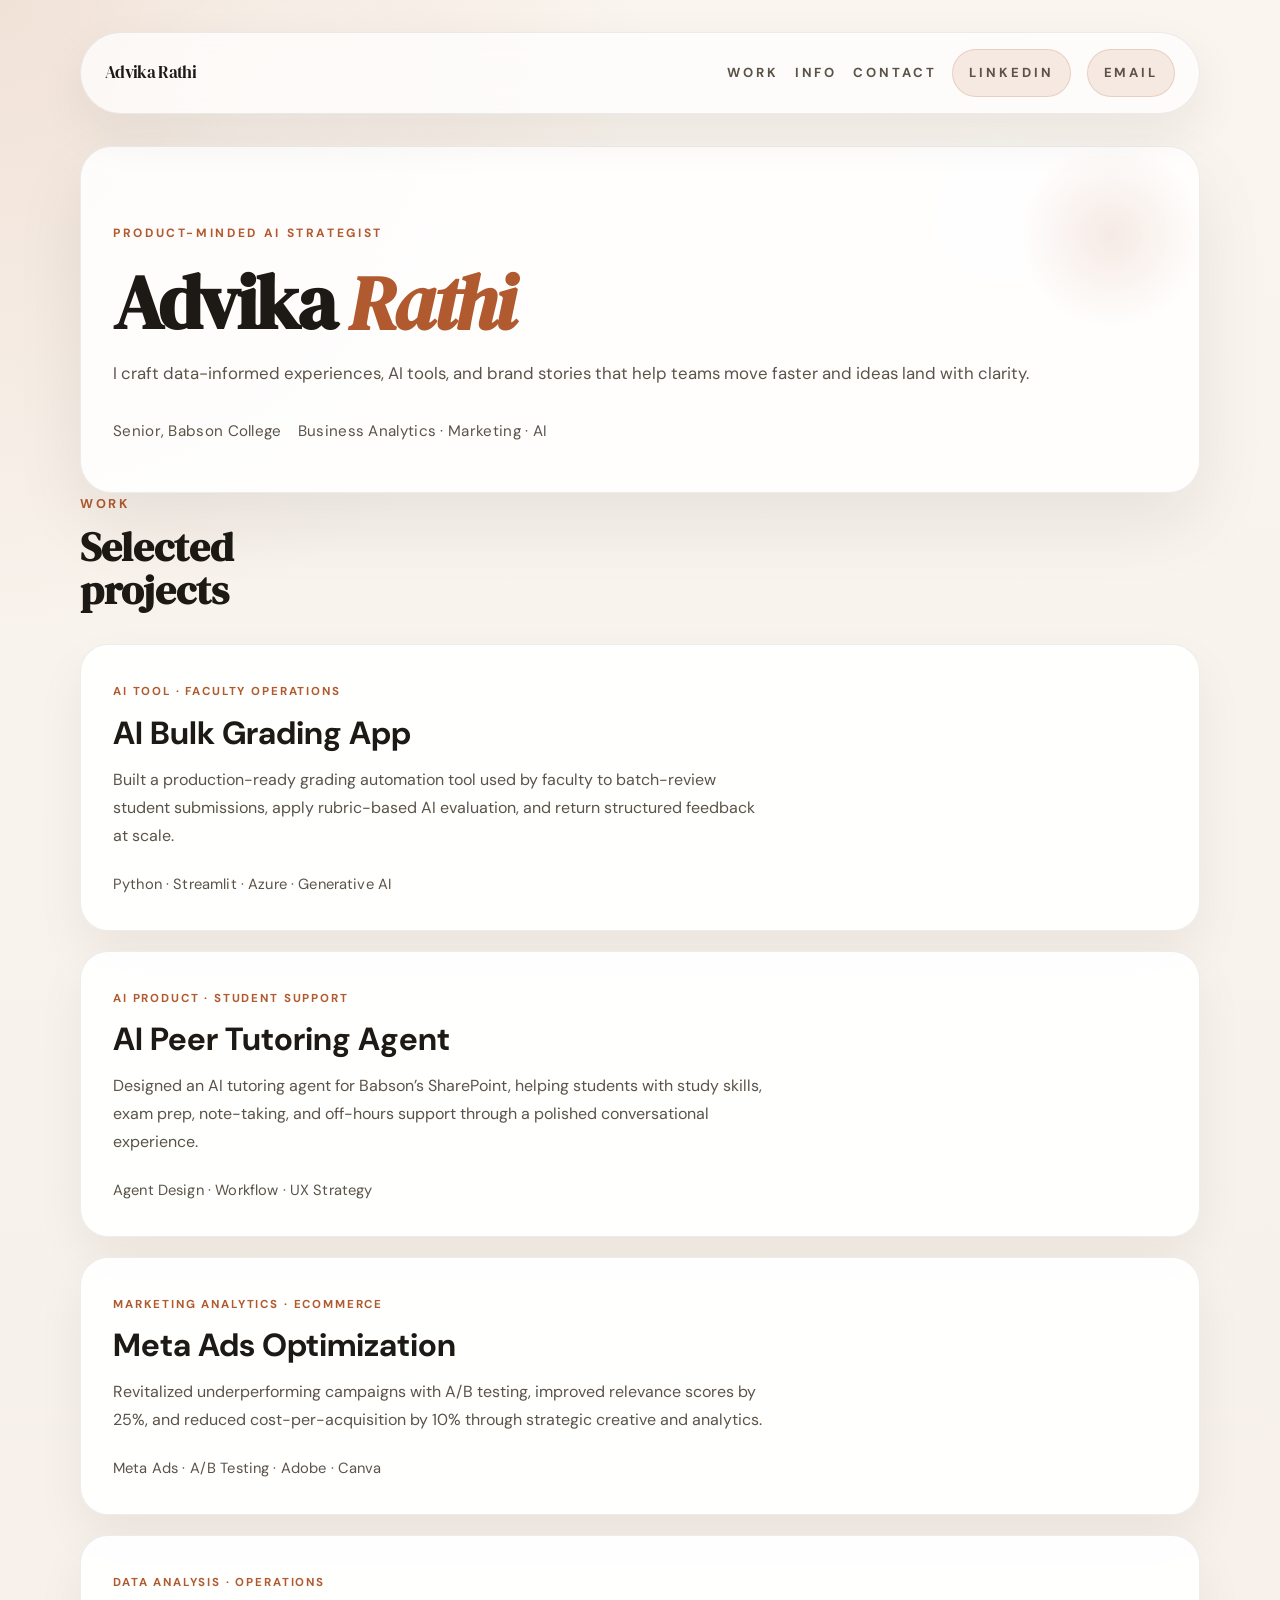
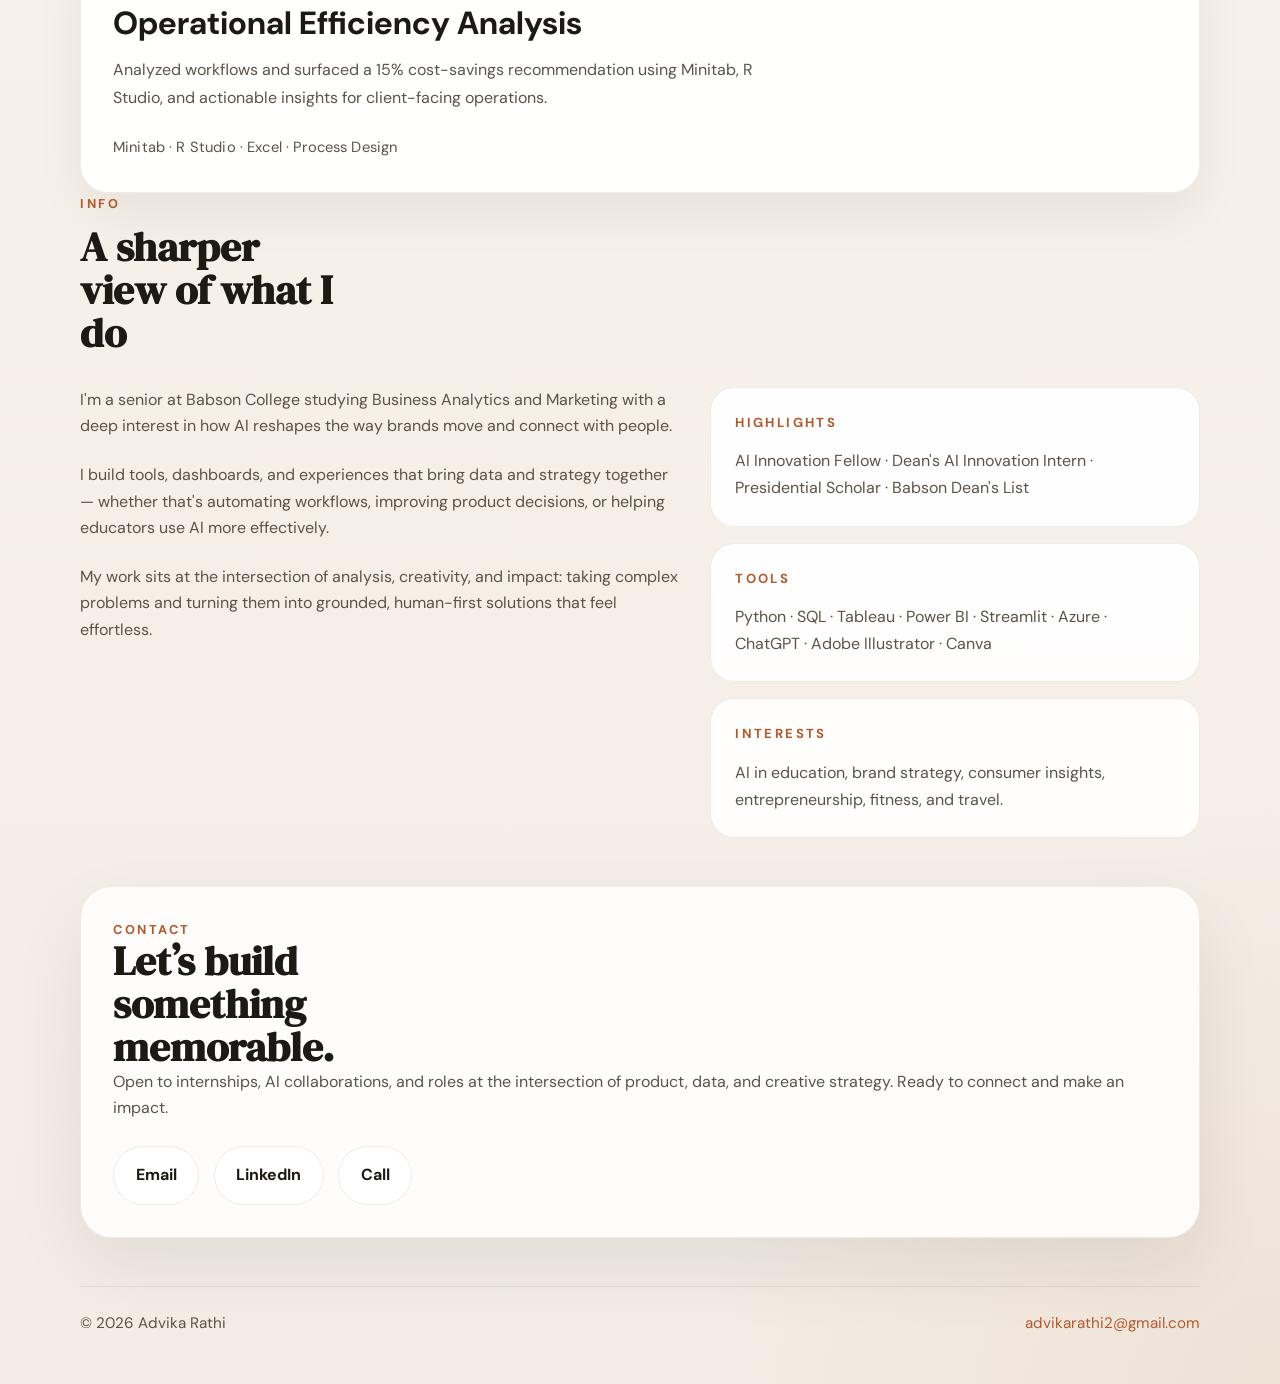
==== commit f3523f93: "update" ====
--- a/index.html
+++ b/index.html
@@ -2,6 +2,8 @@
 <html lang="en">
 
 <head>
+    <meta charset="UTF-8">
+    <meta name="viewport" content="width=device-width, initial-scale=1.0">
     <title>Advika Rathi</title>
     <link rel="preconnect" href="https://fonts.googleapis.com">
     <link rel="preconnect" href="https://fonts.gstatic.com" crossorigin>
@@ -16,904 +18,464 @@
         }
         
          :root {
-            --bg: #f9f6f2;
-            --bg2: #f4efe7;
+            --bg: #f7f2eb;
             --surface: #ffffff;
-            --surface-soft: #fffaf5;
-            --text: #1b1712;
-            --text2: #5b5349;
-            --accent: #b05a2f;
-            --accent2: #d17c42;
-            --border: #e3d9ce;
-            --shadow: 0 25px 60px rgba(46, 34, 26, 0.09);
-        }
-        
-        @media (prefers-color-scheme: dark) {
-             :root {
-                --bg: #1b1816;
-                --bg2: #231f1a;
-                --surface: #26221d;
-                --surface-soft: #2b2722;
-                --text: #f4ede6;
-                --text2: #b7aa9d;
-                --accent: #e8a86a;
-                --accent2: #f1c48d;
-                --border: #3b362f;
-                --shadow: 0 25px 60px rgba(0, 0, 0, 0.25);
-            }
+            --text: #1d1914;
+            --muted: #5b5349;
+            --accent: #b15a2f;
+            --border: rgba(29, 25, 20, 0.08);
+            --shadow: 0 30px 70px rgba(29, 25, 20, 0.08);
+            --radius: 32px;
+        }
+        
+        html {
+            scroll-behavior: smooth;
         }
         
         body {
             font-family: 'DM Sans', sans-serif;
-            background: radial-gradient(circle at top left, rgba(209, 122, 66, 0.14), transparent 22%), radial-gradient(circle at bottom right, rgba(176, 90, 47, 0.10), transparent 18%), linear-gradient(180deg, var(--bg) 0%, var(--bg2) 100%);
+            background: radial-gradient(circle at top left, rgba(177, 90, 47, 0.12), transparent 20%), radial-gradient(circle at bottom right, rgba(177, 90, 47, 0.08), transparent 18%), linear-gradient(180deg, #faf5ef 0%, #f3ede5 100%);
             color: var(--text);
-            line-height: 1.7;
-            font-size: 16px;
             min-height: 100vh;
+            line-height: 1.65;
         }
         
         body::before {
             content: '';
             position: fixed;
             inset: 0;
-            background-image: radial-gradient(circle at 25% 10%, rgba(255, 255, 255, 0.22), transparent 16%), radial-gradient(circle at 80% 30%, rgba(255, 255, 255, 0.16), transparent 12%);
+            background: radial-gradient(circle at 20% 10%, rgba(255, 255, 255, 0.24), transparent 16%), radial-gradient(circle at 78% 24%, rgba(255, 255, 255, 0.18), transparent 14%);
             pointer-events: none;
         }
         
-        body::after {
-            content: '';
-            position: fixed;
-            inset: 0;
-            background: linear-gradient(135deg, rgba(255, 255, 255, 0.04) 0%, rgba(255, 255, 255, 0) 20%, rgba(255, 255, 255, 0) 80%, rgba(255, 255, 255, 0.03) 100%);
-            pointer-events: none;
-            opacity: 0.95;
-            mix-blend-mode: screen;
-        }
-        
-        header {
-            padding: 3.5rem 2rem 2rem;
-            max-width: 920px;
+        a {
+            color: inherit;
+            text-decoration: none;
+        }
+        
+        .page-shell {
+            width: min(1120px, calc(100% - 2rem));
             margin: 0 auto;
-            display: grid;
-            grid-template-columns: 1fr auto;
-            align-items: end;
-            gap: 2rem;
-            border: 1px solid var(--border);
-            border-radius: 32px;
-            background: var(--surface);
+            padding: 2rem 0 3rem;
+        }
+        
+        .site-nav {
+            display: flex;
+            justify-content: space-between;
+            align-items: center;
+            flex-wrap: wrap;
+            gap: 1rem;
+            padding: 1rem 1.5rem;
+            border-radius: 999px;
+            background: rgba(255, 255, 255, 0.72);
+            border: 1px solid var(--border);
+            backdrop-filter: blur(18px);
+            box-shadow: 0 20px 50px rgba(29, 25, 20, 0.07);
+            position: sticky;
+            top: 1rem;
+            z-index: 10;
+        }
+        
+        .brand {
+            font-family: 'DM Serif Display', serif;
+            font-size: 1.05rem;
+            letter-spacing: -0.04em;
+        }
+        
+        .nav-links {
+            display: flex;
+            flex-wrap: wrap;
+            gap: 1rem;
+            align-items: center;
+            justify-content: flex-end;
+        }
+        
+        .nav-links a {
+            font-size: 0.82rem;
+            font-weight: 700;
+            letter-spacing: 0.22em;
+            text-transform: uppercase;
+            color: var(--muted);
+            transition: color 0.2s ease;
+        }
+        
+        .nav-links a:hover {
+            color: var(--accent);
+        }
+        
+        .nav-cta {
+            padding: 0.75rem 1rem;
+            border-radius: 999px;
+            background: rgba(177, 90, 47, 0.12);
+            border: 1px solid rgba(177, 90, 47, 0.18);
+        }
+        
+        .hero {
+            margin-top: 2rem;
+            padding: 4.5rem 2rem 3rem;
+            border-radius: var(--radius);
+            background: rgba(255, 255, 255, 0.88);
+            border: 1px solid var(--border);
             box-shadow: var(--shadow);
             position: relative;
             overflow: hidden;
         }
         
-        header::after {
+        .hero::before {
             content: '';
             position: absolute;
-            right: -4.5rem;
-            top: -4.5rem;
-            width: 220px;
-            height: 220px;
+            right: -2rem;
+            top: -2rem;
+            width: 240px;
+            height: 240px;
             border-radius: 50%;
-            background: radial-gradient(circle, rgba(176, 90, 47, 0.2), transparent 55%);
+            background: radial-gradient(circle, rgba(177, 90, 47, 0.12), transparent 55%);
             pointer-events: none;
-            filter: blur(2px);
-        }
-        
-        .header-badge {
-            position: absolute;
-            left: 2rem;
-            bottom: -0.75rem;
+        }
+        
+        .eyebrow {
             display: inline-flex;
-            align-items: center;
-            justify-content: center;
-            width: min(260px, calc(100% - 4rem));
-            padding: 0.95rem 1.15rem;
-            border-radius: 999px;
-            background: rgba(255, 255, 255, 0.72);
-            border: 1px solid rgba(255, 255, 255, 0.75);
-            color: var(--text);
-            font-size: 0.9rem;
-            letter-spacing: 0.04em;
-            box-shadow: 0 18px 40px rgba(46, 34, 26, 0.08);
-            backdrop-filter: blur(18px);
-            z-index: 1;
-        }
-        
-        .header-badge::before {
-            content: '•';
-            margin-right: 0.55rem;
-            color: var(--accent);
-            font-weight: 700;
-        }
-        
-        h2 {
-            position: relative;
+            text-transform: uppercase;
+            letter-spacing: 0.22em;
+            font-size: 0.75rem;
+            font-weight: 700;
+            color: var(--accent);
+            margin-bottom: 1.4rem;
+        }
+        
+        h1 {
             font-family: 'DM Serif Display', serif;
-            font-size: clamp(1.9rem, 2.9vw, 2.4rem);
-            font-weight: 400;
-            line-height: 1.15;
-            margin-bottom: 1.2rem;
-        }
-        
-        h2::before {
-            content: '';
-            position: absolute;
-            left: 0;
-            top: -0.45rem;
-            width: 3rem;
-            height: 0.35rem;
-            border-radius: 999px;
-            background: linear-gradient(90deg, rgba(176, 90, 47, 0.95), rgba(209, 122, 66, 0.4));
-        }
-        
-        section {
-            padding: 2.75rem 2rem;
-            background: var(--surface);
-            border: 1px solid var(--border);
-            border-radius: 28px;
-            box-shadow: var(--shadow);
-            margin-top: 2rem;
-            position: relative;
-            overflow: hidden;
-            background-image: radial-gradient(circle at top left, rgba(209, 122, 66, 0.04), transparent 28%), radial-gradient(circle at 88% 10%, rgba(176, 90, 47, 0.05), transparent 22%);
-        }
-        
-        section::after {
-            content: '';
-            position: absolute;
-            right: -8%;
-            top: 22%;
-            width: 180px;
-            height: 180px;
-            background: radial-gradient(circle, rgba(224, 158, 111, 0.18), transparent 60%);
-            border-radius: 50%;
-            pointer-events: none;
-            transform: translateY(-18%);
-        }
-        
-        .header-name {
-            font-family: 'DM Serif Display', serif;
-            font-size: clamp(2.5rem, 6vw, 4.4rem);
-            line-height: 1.02;
-            letter-spacing: -0.02em;
-        }
-        
-        .header-name em {
+            font-size: clamp(3rem, 6vw, 5.8rem);
+            line-height: 0.95;
+            letter-spacing: -0.04em;
+            max-width: 12ch;
+            margin-bottom: 1.3rem;
+        }
+        
+        h1 span {
+            color: var(--accent);
             font-style: italic;
-            color: var(--accent);
-        }
-        
-        .header-meta {
-            font-size: 14px;
-            color: var(--text2);
-            line-height: 1.8;
-            text-align: right;
-        }
-        
-        .header-meta a {
-            color: var(--accent);
-            text-decoration: none;
-        }
-        
-        .header-meta a:hover {
-            text-decoration: underline;
-        }
-        
-        .hero-tagline {
-            margin-top: 0.9rem;
+        }
+        
+        .hero-copy {
+            max-width: 58rem;
+            color: var(--muted);
             font-size: 1.05rem;
-            color: var(--text2);
-            max-width: 540px;
-        }
-        
-        nav {
-            max-width: 920px;
-            margin: 1.5rem auto 0;
-            padding: 0 2rem 1rem;
-            display: flex;
+            margin-bottom: 2rem;
+        }
+        
+        .hero-meta {
+            display: flex;
+            flex-wrap: wrap;
             gap: 1rem;
-            flex-wrap: wrap;
-            justify-content: center;
-        }
-        
-        nav a {
-            font-size: 13px;
-            font-weight: 600;
-            letter-spacing: 0.08em;
+            color: var(--muted);
+            font-size: 0.95rem;
+            letter-spacing: 0.02em;
+        }
+        
+        .section-head {
+            display: flex;
+            flex-direction: column;
+            gap: 0.75rem;
+            margin-bottom: 2rem;
+        }
+        
+        .section-label {
+            font-size: 0.8rem;
             text-transform: uppercase;
-            color: var(--text2);
-            text-decoration: none;
-            background: rgba(255, 255, 255, 0.62);
-            padding: 0.8rem 1rem;
-            border-radius: 999px;
-            border: 1px solid rgba(255, 255, 255, 0.6);
-            transition: transform 0.2s ease, color 0.2s ease, background 0.2s ease;
-            backdrop-filter: blur(10px);
-        }
-        
-        nav a:hover {
-            color: var(--accent);
-            transform: translateY(-1px);
-            background: var(--surface);
-        }
-        
-        main {
-            max-width: 920px;
-            margin: 0 auto;
-            padding: 0 2rem 4rem;
-        }
-        
-        section {
-            padding: 2.75rem 2rem;
-            background: var(--surface);
-            border: 1px solid var(--border);
-            border-radius: 28px;
-            box-shadow: var(--shadow);
-            margin-top: 2rem;
-        }
-        
-        .section-label {
-            font-size: 11px;
-            font-weight: 700;
-            letter-spacing: 0.16em;
-            text-transform: uppercase;
-            color: var(--accent);
-            margin-bottom: 1rem;
+            letter-spacing: 0.2em;
+            font-weight: 700;
+            color: var(--accent);
         }
         
         h2 {
             font-family: 'DM Serif Display', serif;
-            font-size: clamp(1.9rem, 2.9vw, 2.4rem);
-            font-weight: 400;
-            line-height: 1.15;
-            margin-bottom: 1.2rem;
+            font-size: clamp(2rem, 3.2vw, 3.3rem);
+            line-height: 1.05;
+            max-width: 12ch;
+        }
+        
+        .work-list {
+            display: grid;
+            gap: 1.25rem;
+        }
+        
+        .work-card {
+            display: block;
+            padding: 2rem;
+            border-radius: 28px;
+            background: rgba(255, 255, 255, 0.94);
+            border: 1px solid var(--border);
+            box-shadow: 0 22px 50px rgba(29, 25, 20, 0.06);
+            transition: transform 0.25s ease, border-color 0.25s ease;
+        }
+        
+        .work-card:hover {
+            transform: translateY(-4px);
+            border-color: rgba(177, 90, 47, 0.22);
+        }
+        
+        .work-eyebrow {
+            display: inline-flex;
+            text-transform: uppercase;
+            letter-spacing: 0.16em;
+            font-size: 0.72rem;
+            font-weight: 700;
+            color: var(--accent);
+            margin-bottom: 0.9rem;
+        }
+        
+        .work-card h3 {
+            margin-bottom: 0.95rem;
+            font-size: clamp(1.75rem, 2.5vw, 2.4rem);
+            line-height: 1.08;
+        }
+        
+        .work-card p {
+            color: var(--muted);
+            font-size: 1rem;
+            line-height: 1.75;
+            margin-bottom: 1.35rem;
+            max-width: 60ch;
+        }
+        
+        .work-foot {
+            display: inline-flex;
+            flex-wrap: wrap;
+            gap: 0.8rem;
+            color: var(--muted);
+            font-size: 0.92rem;
+            letter-spacing: 0.01em;
         }
         
         .about-grid {
             display: grid;
-            grid-template-columns: 1.2fr 0.8fr;
-            gap: 2.5rem;
+            grid-template-columns: minmax(0, 1.1fr) minmax(280px, 0.9fr);
+            gap: 2rem;
             align-items: start;
         }
         
-        .about-text p {
-            color: var(--text2);
-            margin-bottom: 1.15rem;
-        }
-        
-        .about-text p strong {
+        .about-copy p {
+            color: var(--muted);
+            font-size: 1rem;
+            margin-bottom: 1.4rem;
+            max-width: 64ch;
+        }
+        
+        .about-copy p strong {
             color: var(--text);
-            font-weight: 600;
-        }
-        
-        .highlight-pill {
-            display: inline-flex;
-            align-items: center;
-            gap: 0.35rem;
-            background: var(--surface-soft);
-            border: 1px solid var(--border);
-            border-radius: 100px;
-            padding: 6px 14px;
-            font-size: 13px;
-            color: var(--accent);
-            font-weight: 600;
-            margin: 4px 4px 4px 0;
-        }
-        
-        .photo-stack {
+            font-weight: 700;
+        }
+        
+        .info-panel {
             display: grid;
             gap: 1rem;
         }
         
-        .photo-stack img {
-            width: 100%;
-            border-radius: 22px;
+        .info-card {
+            padding: 1.5rem;
+            border-radius: 24px;
+            background: rgba(255, 255, 255, 0.92);
+            border: 1px solid var(--border);
+        }
+        
+        .info-card strong {
             display: block;
-            border: 1px solid var(--border);
-            box-shadow: 0 20px 45px rgba(0, 0, 0, 0.08);
-            object-fit: cover;
-        }
-        
-        .exp-list {
-            display: grid;
-            gap: 1rem;
-        }
-        
-        .exp-item {
-            padding: 1.35rem 1.35rem;
-            border-radius: 20px;
-            background: var(--surface-soft);
-            display: grid;
-            grid-template-columns: 1fr auto;
-            gap: 1rem;
-        }
-        
-        .exp-role {
-            font-weight: 600;
-            font-size: 15px;
-            margin-bottom: 0.35rem;
-        }
-        
-        .exp-org {
-            font-size: 13px;
-            color: var(--accent);
-            font-weight: 700;
-            margin-bottom: 0.8rem;
-        }
-        
-        .exp-bullets li {
-            font-size: 14px;
-            color: var(--text2);
-            padding-left: 1.1rem;
-            position: relative;
-            margin-bottom: 0.7rem;
+            margin-bottom: 0.85rem;
+            font-size: 0.82rem;
+            letter-spacing: 0.18em;
+            text-transform: uppercase;
+            color: var(--accent);
+        }
+        
+        .info-card p {
+            color: var(--muted);
             line-height: 1.7;
         }
         
-        .exp-bullets li::before {
-            content: '•';
-            position: absolute;
-            left: 0;
-            top: 0.2rem;
-            color: var(--accent);
-            font-size: 1rem;
-            line-height: 1;
-        }
-        
-        .exp-date {
-            font-size: 12px;
-            color: var(--text2);
-            white-space: nowrap;
-            text-align: right;
-            margin-top: 3px;
-        }
-        
-        .featured-grid {
-            display: grid;
-            grid-template-columns: repeat(2, minmax(0, 1fr));
-            gap: 1rem;
-        }
-        
-        .feat-card {
-            background: var(--surface-soft);
-            padding: 1.75rem;
-            border-radius: 24px;
-            border: 1px solid var(--border);
-            transition: transform 0.25s ease, box-shadow 0.25s ease;
-        }
-        
-        .feat-card:hover {
-            transform: translateY(-4px);
-            box-shadow: 0 26px 50px rgba(46, 34, 26, 0.09);
-        }
-        
-        .feat-tag {
-            display: inline-block;
-            font-size: 11px;
-            font-weight: 700;
-            letter-spacing: 0.08em;
-            text-transform: uppercase;
-            color: var(--accent);
-            margin-bottom: 0.85rem;
-        }
-        
-        .feat-title {
-            font-family: 'DM Serif Display', serif;
-            font-size: 1.2rem;
-            margin-bottom: 0.55rem;
-            line-height: 1.3;
-        }
-        
-        .feat-desc {
-            font-size: 14px;
-            color: var(--text2);
-            line-height: 1.75;
-        }
-        
-        .feat-stack {
-            margin-top: 1.15rem;
-            display: flex;
-            flex-wrap: wrap;
-            gap: 8px;
-        }
-        
-        .feat-stack span {
-            font-size: 11px;
-            padding: 6px 10px;
+        .contact-panel {
+            margin-top: 3rem;
+            padding: 2rem;
+            border-radius: 32px;
+            background: rgba(255, 255, 255, 0.86);
+            border: 1px solid var(--border);
+            box-shadow: var(--shadow);
+        }
+        
+        .contact-panel p {
+            color: var(--muted);
+            margin-bottom: 1.5rem;
+        }
+        
+        .contact-links {
+            display: flex;
+            flex-wrap: wrap;
+            gap: 0.9rem;
+        }
+        
+        .contact-links a {
+            padding: 0.95rem 1.35rem;
             border-radius: 999px;
-            background: var(--surface);
-            color: var(--text2);
-            border: 1px solid var(--border);
-        }
-        
-        .skills-grid {
-            display: grid;
-            grid-template-columns: repeat(auto-fit, minmax(180px, 1fr));
-            gap: 1rem;
-        }
-        
-        .skill-group {
-            padding: 1.25rem 1.35rem;
-            border-radius: 18px;
-            background: var(--surface-soft);
-            border: 1px solid var(--border);
-        }
-        
-        .skill-group h4 {
-            font-size: 11px;
-            font-weight: 700;
-            letter-spacing: 0.11em;
-            text-transform: uppercase;
-            color: var(--text2);
-            margin-bottom: 0.75rem;
-        }
-        
-        .skill-group p {
-            font-size: 14px;
-            color: var(--text);
-            line-height: 1.8;
-        }
-        
-        .interests-row {
-            display: flex;
-            flex-wrap: wrap;
-            gap: 0.6rem;
-            margin-bottom: 1.4rem;
-        }
-        
-        .int-tag {
-            font-size: 15px;
-            font-family: 'DM Serif Display', serif;
-            font-style: italic;
-            padding: 0.55rem 1.1rem;
-            border: 1px solid var(--border);
-            border-radius: 10px;
-            color: var(--text2);
-            transition: all 0.2s ease;
-            background: var(--surface-soft);
-        }
-        
-        .int-tag:hover {
-            border-color: var(--accent);
-            color: var(--accent);
-            background: rgba(224, 158, 111, 0.15);
-        }
-        
-        .contact-row {
-            display: flex;
-            gap: 1rem;
-            flex-wrap: wrap;
-            margin-top: 1.25rem;
-        }
-        
-        .contact-btn {
-            display: inline-flex;
-            align-items: center;
-            gap: 0.45rem;
-            padding: 0.85rem 1.4rem;
-            border-radius: 999px;
-            font-size: 14px;
-            font-weight: 700;
-            text-decoration: none;
-            transition: transform 0.2s ease, box-shadow 0.2s ease, background 0.2s ease;
-        }
-        
-        .contact-btn.primary {
-            background: var(--accent);
-            color: #fff;
-            box-shadow: 0 12px 30px rgba(176, 90, 47, 0.18);
-        }
-        
-        .contact-btn.primary:hover {
-            background: var(--accent2);
-            transform: translateY(-1px);
-        }
-        
-        .contact-btn.secondary {
-            border: 1px solid var(--border);
-            color: var(--text);
-            background: var(--surface-soft);
-        }
-        
-        .contact-btn.secondary:hover {
-            border-color: var(--accent);
-            color: var(--accent);
-            transform: translateY(-1px);
+            border: 1px solid var(--border);
+            background: rgba(255, 255, 255, 0.96);
+            font-weight: 700;
+            transition: transform 0.2s ease, border-color 0.2s ease;
+        }
+        
+        .contact-links a:hover {
+            transform: translateY(-2px);
+            border-color: rgba(177, 90, 47, 0.24);
         }
         
         footer {
-            border-top: 1px solid var(--border);
-            max-width: 920px;
-            margin: 0 auto;
-            padding: 1.5rem 2rem;
+            margin-top: 3rem;
+            padding-top: 1.5rem;
             display: flex;
             justify-content: space-between;
             align-items: center;
-            color: var(--text2);
-        }
-        
-        footer p,
+            flex-wrap: wrap;
+            gap: 1rem;
+            color: var(--muted);
+            font-size: 0.95rem;
+            border-top: 1px solid var(--border);
+        }
+        
         footer a {
-            font-size: 13px;
-        }
-        
-        footer a {
-            color: var(--accent);
-            text-decoration: none;
-        }
-        
-        @media (max-width: 800px) {
-            header {
-                grid-template-columns: 1fr;
-                text-align: center;
-            }
-            .header-meta {
-                text-align: center;
+            color: var(--accent);
+        }
+        
+        @media (max-width: 900px) {
+            .site-nav {
+                flex-direction: column;
+                align-items: stretch;
+                padding: 1rem 1.25rem;
             }
             .about-grid {
                 grid-template-columns: 1fr;
             }
-            .featured-grid {
-                grid-template-columns: 1fr;
-            }
-            footer {
-                flex-direction: column;
-                gap: 0.75rem;
-                text-align: center;
-            }
-            .exp-item {
-                grid-template-columns: 1fr;
-            }
-        }
-        
-        @media (max-width: 600px) {
-            header {
-                padding: 2.5rem 1.5rem 1.5rem;
-            }
-            nav {
-                padding: 0 1.5rem 1rem;
-            }
-            main {
-                padding: 0 1.5rem 3rem;
-            }
-            section {
-                padding: 2rem 1.5rem;
-            }
-        }
-        
-        @keyframes fadeUp {
-            from {
-                opacity: 0;
-                transform: translateY(16px);
-            }
-            to {
-                opacity: 1;
-                transform: translateY(0);
-            }
-        }
-        
-        section {
-            animation: fadeUp 0.45s ease both;
-        }
-        
-        section:nth-of-type(1) {
-            animation-delay: 0.05s;
-        }
-        
-        section:nth-of-type(2) {
-            animation-delay: 0.12s;
-        }
-        
-        section:nth-of-type(3) {
-            animation-delay: 0.19s;
-        }
-        
-        section:nth-of-type(4) {
-            animation-delay: 0.26s;
-        }
-        
-        section:nth-of-type(5) {
-            animation-delay: 0.33s;
-        }
-        
-        section:nth-of-type(6) {
-            animation-delay: 0.40s;
+        }
+        
+        @media (max-width: 700px) {
+            .page-shell {
+                width: min(100%, calc(100% - 1rem));
+                padding: 1.5rem 0 2rem;
+            }
+            .hero {
+                padding: 3.5rem 1.5rem 2.5rem;
+            }
+            h1 {
+                font-size: clamp(2.8rem, 12vw, 4.5rem);
+            }
+            .work-card {
+                padding: 1.75rem;
+            }
+            h2 {
+                font-size: clamp(1.9rem, 8vw, 2.6rem);
+            }
         }
     </style>
 </head>
 
 <body>
-
-    <header>
-        <div>
-            <h1 class="header-name">Advika <em>Rathi</em></h1>
-            <p class="hero-tagline">👋 Business Analytics · Marketing · AI | Senior at Babson College, building tools and experiences that connect data to people.</p>
-            <div class="header-badge">Signal. Strategy. Synthesis.</div>
-        </div>
-        <div class="header-meta">
-            <a href="tel:+17814688929">📞 +1 781 468 8929</a><br>
-            <a href="mailto:advikarathi2@gmail.com">✉️ advikarathi2@gmail.com</a><br>
-            <a href="https://linkedin.com/in/advikarathi" target="_blank">LinkedIn ↗</a><br>📍 Wellesley, Massachusetts
-        </div>
-    </header>
-
-    <nav>
-        <a href="#about">About</a>
-        <a href="#experience">Experience</a>
-        <a href="#projects">Projects</a>
-        <a href="#skills">Skills</a>
-        <a href="#interests">Interests</a>
-        <a href="#contact">Contact</a>
-    </nav>
-
-    <main>
+    <div class="page-shell">
+        <header class="site-nav">
+            <div class="brand">Advika Rathi</div>
+            <div class="nav-links">
+                <a href="#work">Work</a>
+                <a href="#about">Info</a>
+                <a href="#contact">Contact</a>
+                <a href="https://linkedin.com/in/advikarathi" target="_blank" class="nav-cta">LinkedIn</a>
+                <a href="mailto:advikarathi2@gmail.com" class="nav-cta">Email</a>
+            </div>
+        </header>
+
+        <section class="hero">
+            <div class="eyebrow">Product-minded AI strategist</div>
+            <h1>Advika <span>Rathi</span></h1>
+            <p class="hero-copy">I craft data-informed experiences, AI tools, and brand stories that help teams move faster and ideas land with clarity.</p>
+            <div class="hero-meta">
+                <span>Senior, Babson College</span>
+                <span>Business Analytics · Marketing · AI</span>
+            </div>
+        </section>
+
+        <section id="work">
+            <div class="section-head">
+                <div class="section-label">Work</div>
+                <h2>Selected projects</h2>
+            </div>
+            <div class="work-list">
+                <a class="work-card" href="#">
+                    <div class="work-eyebrow">AI Tool · Faculty Operations</div>
+                    <h3>AI Bulk Grading App</h3>
+                    <p>Built a production-ready grading automation tool used by faculty to batch-review student submissions, apply rubric-based AI evaluation, and return structured feedback at scale.</p>
+                    <div class="work-foot">Python · Streamlit · Azure · Generative AI</div>
+                </a>
+                <a class="work-card" href="#">
+                    <div class="work-eyebrow">AI Product · Student Support</div>
+                    <h3>AI Peer Tutoring Agent</h3>
+                    <p>Designed an AI tutoring agent for Babson’s SharePoint, helping students with study skills, exam prep, note-taking, and off-hours support through a polished conversational experience.</p>
+                    <div class="work-foot">Agent Design · Workflow · UX Strategy</div>
+                </a>
+                <a class="work-card" href="#">
+                    <div class="work-eyebrow">Marketing Analytics · eCommerce</div>
+                    <h3>Meta Ads Optimization</h3>
+                    <p>Revitalized underperforming campaigns with A/B testing, improved relevance scores by 25%, and reduced cost-per-acquisition by 10% through strategic creative and analytics.</p>
+                    <div class="work-foot">Meta Ads · A/B Testing · Adobe · Canva</div>
+                </a>
+                <a class="work-card" href="#">
+                    <div class="work-eyebrow">Data Analysis · Operations</div>
+                    <h3>Operational Efficiency Analysis</h3>
+                    <p>Analyzed workflows and surfaced a 15% cost-savings recommendation using Minitab, R Studio, and actionable insights for client-facing operations.</p>
+                    <div class="work-foot">Minitab · R Studio · Excel · Process Design</div>
+                </a>
+            </div>
+        </section>
 
         <section id="about">
-            <div class="section-label">About</div>
+            <div class="section-head">
+                <div class="section-label">Info</div>
+                <h2>A sharper view of what I do</h2>
+            </div>
             <div class="about-grid">
-                <div class="about-text">
-                    <h2>Building at the edge of AI & business.</h2>
-                    <p>I'm a <strong>senior at Babson College</strong> studying Business Analytics and Marketing (GPA: 3.70), with a deep interest in how AI reshapes the way brands operate and connect with people.</p>
-                    <p>I hold an <strong>AI Innovation Fellowship</strong> and serve as the <strong>Dean's AI Innovation Intern</strong> in the Undergraduate School, where I've built and deployed production AI tools used by faculty and staff. I also collaborate
-                        with faculty on applied AI research and instructional design projects.</p>
-                    <p>I find the overlap between data, creativity, and strategy endlessly interesting — whether that's optimizing ad campaigns, building automated workflows, or exploring what AI means for consumer behavior.</p>
-                    <div style="margin-top:1rem; display:flex; flex-wrap:wrap; gap:.5rem;">
-                        <span class="highlight-pill">Dean's List × 4 semesters</span>
-                        <span class="highlight-pill">Presidential Scholar</span>
-                        <span class="highlight-pill">AI Innovation Fellow</span>
-                        <span class="highlight-pill">GPA 3.70</span>
+                <div class="about-copy">
+                    <p>I'm a senior at Babson College studying Business Analytics and Marketing with a deep interest in how AI reshapes the way brands move and connect with people.</p>
+                    <p>I build tools, dashboards, and experiences that bring data and strategy together — whether that's automating workflows, improving product decisions, or helping educators use AI more effectively.</p>
+                    <p>My work sits at the intersection of analysis, creativity, and impact: taking complex problems and turning them into grounded, human-first solutions that feel effortless.</p>
+                </div>
+                <div class="info-panel">
+                    <div class="info-card">
+                        <strong>Highlights</strong>
+                        <p>AI Innovation Fellow · Dean's AI Innovation Intern · Presidential Scholar · Babson Dean's List</p>
+                    </div>
+                    <div class="info-card">
+                        <strong>Tools</strong>
+                        <p>Python · SQL · Tableau · Power BI · Streamlit · Azure · ChatGPT · Adobe Illustrator · Canva</p>
+                    </div>
+                    <div class="info-card">
+                        <strong>Interests</strong>
+                        <p>AI in education, brand strategy, consumer insights, entrepreneurship, fitness, and travel.</p>
                     </div>
                 </div>
-                <div class="photo-stack">
-                    <img src="images/photo.png" alt="Advika at the Babson AI Luncheon">
-                    <img src="https://picsum.photos/300/200" alt="Babson campus">
-                </div>
             </div>
         </section>
 
-        <section id="experience">
-            <div class="section-label">Work Experience</div>
-            <h2>Where I've worked.</h2>
-            <div class="exp-list">
-
-                <div class="exp-item">
-                    <div>
-                        <div class="exp-role">AI Innovation Fellow</div>
-                        <div class="exp-org">Babson College — AI Innovation Fellowship (with Phil)</div>
-                        <ul class="exp-bullets">
-                            <li>One of 5 students selected college-wide for Babson's competitive AI Innovation Fellowship, working directly with Phil on applied AI strategy and initiatives.</li>
-                            <li>Built and deployed the AI Bulk Grading App using Python, Streamlit, GitHub, and Azure — a production tool now used live by Babson faculty to automate rubric-based evaluation and feedback at scale.</li>
-                            <li>Exploring how emerging AI tools can be integrated into business education, student workflows, and institutional operations.</li>
-                        </ul>
-                    </div>
-                    <div class="exp-date">2024 – Present</div>
-                </div>
-
-                <div class="exp-item">
-                    <div>
-                        <div class="exp-role">Dean's AI Innovation Intern</div>
-                        <div class="exp-org">Babson College — Undergraduate School · Reports to Rob Major</div>
-                        <ul class="exp-bullets">
-                            <li>Designing and building a Student Outcomes Dashboard to monitor AI-related student metrics pulled from across the Babson student experience.</li>
-                            <li>Auditing how generative and agentic AI is currently used across undergraduate operations — FME, EPS 1000, Career Development, Student Advising, and peer tutoring — identifying gaps and recommending where AI tools could be applied
-                                responsibly.
-                            </li>
-                            <li>Developing an AI peer tutoring agent to live on Babson's SharePoint, supporting students with study skills, exam prep, note-taking, and off-hours tutoring assistance.</li>
-                            <li>Working on Career Development AI integration: aligning Roger (Babson's entrepreneurial AI agent) with uConnect's search agent to create a seamless, complementary experience for students navigating career resources.</li>
-                            <li>Collaborating with Professor Ruth on an API key management project and building a course-facing website in Lovable — integrating AI tools directly into the student learning experience.</li>
-                        </ul>
-                    </div>
-                    <div class="exp-date">Summer 2026</div>
-                </div>
-
-                <div class="exp-item">
-                    <div>
-                        <div class="exp-role">Presidential Scholar Peer Mentor</div>
-                        <div class="exp-org">Babson College — Presidential Scholars Program</div>
-                        <ul class="exp-bullets">
-                            <li>Mentoring incoming Presidential Scholars — Babson's most academically distinguished admits — on academics, campus life, and navigating college successfully.</li>
-                            <li>Selected as a mentor based on academic standing and leadership as a Presidential Scholar myself.</li>
-                        </ul>
-                    </div>
-                    <div class="exp-date">Spring 2024 – Present</div>
-                </div>
-
-                <div class="exp-item">
-                    <div>
-                        <div class="exp-role">Managerial Accounting Peer Tutor</div>
-                        <div class="exp-org">Babson College — Peer Tutoring Program</div>
-                        <ul class="exp-bullets">
-                            <li>Providing one-on-one and group tutoring in Managerial Accounting, recognized as a top performer in the course.</li>
-                            <li>Helping students build conceptual understanding and exam readiness across core accounting topics.</li>
-                        </ul>
-                    </div>
-                    <div class="exp-date">Spring 2026 – Present</div>
-                </div>
-
-                <div class="exp-item">
-                    <div>
-                        <div class="exp-role">Event Assistant</div>
-                        <div class="exp-org">Babson College — Arthur M. Blank School for Entrepreneurial Leadership</div>
-                        <ul class="exp-bullets">
-                            <li>Supporting event logistics and operations for the Blank School, one of Babson's flagship entrepreneurial leadership programs.</li>
-                        </ul>
-                    </div>
-                    <div class="exp-date">Spring 2026 – Present</div>
-                </div>
-
-                <div class="exp-item">
-                    <div>
-                        <div class="exp-role">Math Resource Center Consultant</div>
-                        <div class="exp-org">Babson College — Math Resource Center (MRC)</div>
-                        <ul class="exp-bullets">
-                            <li>Served as a walk-in consultant helping students with quantitative coursework — algebra, Excel modeling, hypothesis testing, regression, and finance applications.</li>
-                            <li>Selected based on high performance across Babson's core QTM courses; acted as a coach focused on building students' conceptual understanding rather than just providing answers.</li>
-                        </ul>
-                    </div>
-                    <div class="exp-date">Spring 2025</div>
-                </div>
-
-                <div class="exp-item">
-                    <div>
-                        <div class="exp-role">Sales &amp; Marketing Intern</div>
-                        <div class="exp-org">Sotheby's · New Delhi</div>
-                        <ul class="exp-bullets">
-                            <li>Designed social media graphics and print materials in Canva and Adobe Illustrator; helped boost auction attendance by 15%.</li>
-                            <li>Streamlined CRM updates and client tracking in Excel, cutting weekly data entry from 2 hours to 30 minutes.</li>
-                            <li>Revitalized underperforming Meta Ads via A/B testing — achieved 25% improvement in ad relevance scores and 10% reduction in cost per acquisition.</li>
-                        </ul>
-                    </div>
-                    <div class="exp-date">Summer 2025</div>
-                </div>
-
-                <div class="exp-item">
-                    <div>
-                        <div class="exp-role">Business Analyst Intern</div>
-                        <div class="exp-org">Grant Thornton · New Delhi</div>
-                        <ul class="exp-bullets">
-                            <li>Produced email templates that drove a 20% lift in open rates through consistent brand messaging.</li>
-                            <li>Analyzed operational data in Minitab and R Studio, surfacing a 15% cost savings recommendation.</li>
-                            <li>Mapped client communication workflows in Visio, reducing client onboarding time by two days.</li>
-                        </ul>
-                    </div>
-                    <div class="exp-date">Summer 2024</div>
-                </div>
-
-                <div class="exp-item">
-                    <div>
-                        <div class="exp-role">Business Development Intern</div>
-                        <div class="exp-org">ASK Wealth Advisors · New Delhi</div>
-                        <ul class="exp-bullets">
-                            <li>Delivered a financial presentation on mutual funds to senior leadership, earning direct commendation.</li>
-                            <li>Self-learned financial concepts with no prior background; completed assigned tasks 25% faster than other interns.</li>
-                        </ul>
-                    </div>
-                    <div class="exp-date">Summer 2022</div>
-                </div>
-
+        <section id="contact" class="contact-panel">
+            <div class="section-label">Contact</div>
+            <h2>Let’s build something memorable.</h2>
+            <p>Open to internships, AI collaborations, and roles at the intersection of product, data, and creative strategy. Ready to connect and make an impact.</p>
+            <div class="contact-links">
+                <a href="mailto:advikarathi2@gmail.com">Email</a>
+                <a href="https://linkedin.com/in/advikarathi" target="_blank">LinkedIn</a>
+                <a href="tel:+17814688929">Call</a>
             </div>
         </section>
 
-        <section id="projects">
-            <div class="section-label">Featured Projects</div>
-            <h2>Things I've built.</h2>
-            <div class="featured-grid">
-
-                <div class="feat-card">
-                    <div class="feat-tag">AI Tool · AI Innovation Fellowship</div>
-                    <div class="feat-title">AI Bulk Grading App</div>
-                    <p class="feat-desc">Built as one of 5 selected AI Innovation Fellows. A production-grade grading automation tool deployed for use by Babson faculty — accepts batch submissions, applies rubric-based AI evaluation, and returns structured feedback at scale.</p>
-                    <div class="feat-stack">
-                        <span>Python</span><span>Streamlit</span><span>Azure</span><span>GitHub</span><span>Generative AI</span>
-                    </div>
-                </div>
-
-                <div class="feat-card">
-                    <div class="feat-tag">AI Agent · Dean's AI Internship</div>
-                    <div class="feat-title">AI Peer Tutoring Agent</div>
-                    <p class="feat-desc">Designing an AI tutoring agent for Babson's SharePoint, helping students with study skills, exam prep, note-taking, and off-hours support — scoped, prototyped, and iterated with faculty project leads.</p>
-                    <div class="feat-stack">
-                        <span>Agentic AI</span><span>SharePoint</span><span>Workflow Design</span><span>Prototyping</span>
-                    </div>
-                </div>
-
-                <div class="feat-card">
-                    <div class="feat-tag">Marketing Analytics · Sotheby's</div>
-                    <div class="feat-title">Meta Ads Optimization</div>
-                    <p class="feat-desc">Revitalized underperforming ad campaigns through systematic A/B testing of copy and visuals. Improved ad relevance scores by 25% and reduced cost per acquisition by 10%.</p>
-                    <div class="feat-stack">
-                        <span>Meta Ads</span><span>A/B Testing</span><span>Canva</span><span>Adobe Illustrator</span>
-                    </div>
-                </div>
-
-                <div class="feat-card">
-                    <div class="feat-tag">Data Analysis · Grant Thornton</div>
-                    <div class="feat-title">Operational Efficiency Analysis</div>
-                    <p class="feat-desc">Used Minitab and R Studio to identify operational bottlenecks and model inefficiencies across client workflows, delivering a 15% cost-savings recommendation to leadership.</p>
-                    <div class="feat-stack">
-                        <span>Minitab</span><span>R Studio</span><span>Visio</span><span>Excel</span>
-                    </div>
-                </div>
-
-            </div>
-        </section>
-
-        <section id="skills">
-            <div class="section-label">Skills</div>
-            <h2>What I work with.</h2>
-            <div class="skills-grid">
-                <div class="skill-group">
-                    <h4>Data & Analytics</h4>
-                    <p>Python, SQL, Tableau, Power BI, Excel (Advanced), Minitab, R Studio</p>
-                </div>
-                <div class="skill-group">
-                    <h4>AI Tools</h4>
-                    <p>ChatGPT, Claude, Gemini, Copilot, Replit, Prompt Engineering, AI-assisted analysis</p>
-                </div>
-                <div class="skill-group">
-                    <h4>Design</h4>
-                    <p>Canva, Adobe Illustrator, Photoshop, InDesign</p>
-                </div>
-                <div class="skill-group">
-                    <h4>Analytics Techniques</h4>
-                    <p>Business Analytics, Financial Modeling, A/B Testing</p>
-                </div>
-                <div class="skill-group">
-                    <h4>Dev & Deployment</h4>
-                    <p>Streamlit, GitHub, Azure, Lovable, Python scripting, workflow automation</p>
-                </div>
-                <div class="skill-group">
-                    <h4>Languages</h4>
-                    <p>English (fluent), Hindi (native), Spanish (conversational)</p>
-                </div>
-            </div>
-        </section>
-
-        <section id="interests">
-            <div class="section-label">Interests</div>
-            <h2>What I'm into.</h2>
-            <div class="interests-row">
-                <div class="int-tag">AI & Marketing</div>
-                <div class="int-tag">Brand Strategy</div>
-                <div class="int-tag">Consumer Insights</div>
-                <div class="int-tag">Entrepreneurship</div>
-                <div class="int-tag">Business Analytics</div>
-                <div class="int-tag">AI in Education</div>
-                <div class="int-tag">Pilates & Weightlifting</div>
-                <div class="int-tag">Travel</div>
-            </div>
-            <div style="margin-top:1.75rem; display:grid; grid-template-columns:1fr 1fr; gap:1rem;">
-                <div style="background:var(--bg2); border:1px solid var(--border); border-radius:10px; padding:1.25rem;">
-                    <div style="font-size:11px; font-weight:500; letter-spacing:0.1em; text-transform:uppercase; color:var(--accent); margin-bottom:0.5rem;">Travel</div>
-                    <p style="font-family:'DM Serif Display',serif; font-size:1.1rem; font-weight:400; margin-bottom:0.5rem;">25+ countries & counting.</p>
-                    <p style="font-size:13.5px; color:var(--text2); line-height:1.6;">I spent a semester abroad in Madrid, which cemented a love for exploring new cultures, languages, and perspectives. Traveling has shaped how I think about global markets and consumer behavior.</p>
-                </div>
-                <div style="background:var(--bg2); border:1px solid var(--border); border-radius:10px; padding:1.25rem;">
-                    <div style="font-size:11px; font-weight:500; letter-spacing:0.1em; text-transform:uppercase; color:var(--accent); margin-bottom:0.5rem;">Fitness</div>
-                    <p style="font-family:'DM Serif Display',serif; font-size:1.1rem; font-weight:400; margin-bottom:0.5rem;">Pilates & weightlifting.</p>
-                    <p style="font-size:13.5px; color:var(--text2); line-height:1.6;">Fitness is a non-negotiable part of my routine. I split my time between reformer Pilates and the weight room — both demand the same discipline and consistency I bring to my work.</p>
-                </div>
-            </div>
-        </section>
-
-        <section id="contact">
-            <div class="section-label">Contact</div>
-            <h2>Let's connect.</h2>
-            <p style="color:var(--text2); max-width:520px;">Open to marketing internships, AI project collaborations, and conversations about the future of AI in business. If you'd like to collaborate, let's make something impactful together.</p>
-            <div class="contact-row">
-                <a href="mailto:advikarathi2@gmail.com" class="contact-btn primary">✉️ Send an email</a>
-                <a href="https://linkedin.com/in/advikarathi" target="_blank" class="contact-btn secondary">🔗 View LinkedIn</a>
-                <a href="tel:+17814688929" class="contact-btn secondary">📞 Call me</a>
-            </div>
-        </section>
-
-    </main>
-
-    <footer>
-        <p>© 2026 Advika Rathi · Babson College</p>
-        <a href="mailto:advikarathi2@gmail.com">advikarathi2@gmail.com</a>
-    </footer>
-
+        <footer>
+            <div>© 2026 Advika Rathi</div>
+            <div><a href="mailto:advikarathi2@gmail.com">advikarathi2@gmail.com</a></div>
+        </footer>
+    </div>
 </body>
 
 </html>
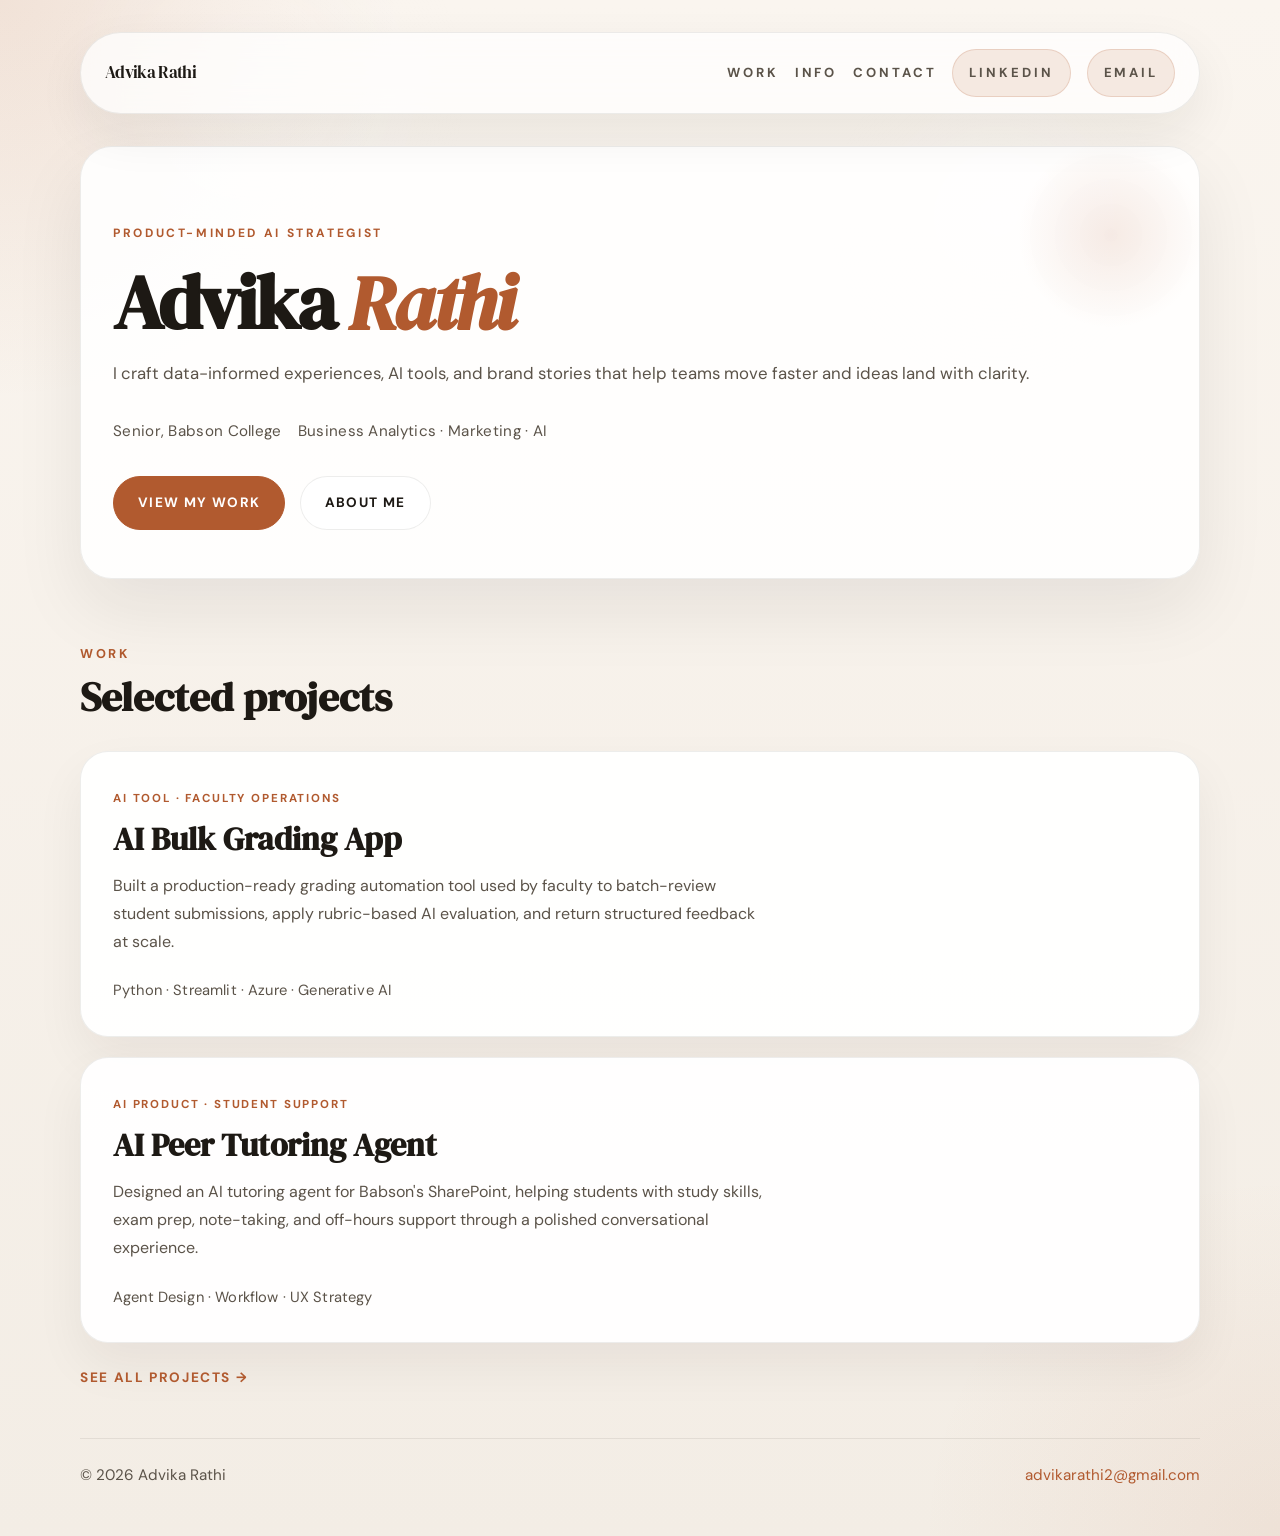
==== commit 2d77addd: "adding style.css" ====
--- a/index.html
+++ b/index.html
@@ -8,385 +8,20 @@
     <link rel="preconnect" href="https://fonts.googleapis.com">
     <link rel="preconnect" href="https://fonts.gstatic.com" crossorigin>
     <link href="https://fonts.googleapis.com/css2?family=DM+Serif+Display:ital@0;1&family=DM+Sans:wght@300;400;500&display=swap" rel="stylesheet">
-    <style>
-        *,
-        *::before,
-        *::after {
-            box-sizing: border-box;
-            margin: 0;
-            padding: 0;
-        }
-        
-         :root {
-            --bg: #f7f2eb;
-            --surface: #ffffff;
-            --text: #1d1914;
-            --muted: #5b5349;
-            --accent: #b15a2f;
-            --border: rgba(29, 25, 20, 0.08);
-            --shadow: 0 30px 70px rgba(29, 25, 20, 0.08);
-            --radius: 32px;
-        }
-        
-        html {
-            scroll-behavior: smooth;
-        }
-        
-        body {
-            font-family: 'DM Sans', sans-serif;
-            background: radial-gradient(circle at top left, rgba(177, 90, 47, 0.12), transparent 20%), radial-gradient(circle at bottom right, rgba(177, 90, 47, 0.08), transparent 18%), linear-gradient(180deg, #faf5ef 0%, #f3ede5 100%);
-            color: var(--text);
-            min-height: 100vh;
-            line-height: 1.65;
-        }
-        
-        body::before {
-            content: '';
-            position: fixed;
-            inset: 0;
-            background: radial-gradient(circle at 20% 10%, rgba(255, 255, 255, 0.24), transparent 16%), radial-gradient(circle at 78% 24%, rgba(255, 255, 255, 0.18), transparent 14%);
-            pointer-events: none;
-        }
-        
-        a {
-            color: inherit;
-            text-decoration: none;
-        }
-        
-        .page-shell {
-            width: min(1120px, calc(100% - 2rem));
-            margin: 0 auto;
-            padding: 2rem 0 3rem;
-        }
-        
-        .site-nav {
-            display: flex;
-            justify-content: space-between;
-            align-items: center;
-            flex-wrap: wrap;
-            gap: 1rem;
-            padding: 1rem 1.5rem;
-            border-radius: 999px;
-            background: rgba(255, 255, 255, 0.72);
-            border: 1px solid var(--border);
-            backdrop-filter: blur(18px);
-            box-shadow: 0 20px 50px rgba(29, 25, 20, 0.07);
-            position: sticky;
-            top: 1rem;
-            z-index: 10;
-        }
-        
-        .brand {
-            font-family: 'DM Serif Display', serif;
-            font-size: 1.05rem;
-            letter-spacing: -0.04em;
-        }
-        
-        .nav-links {
-            display: flex;
-            flex-wrap: wrap;
-            gap: 1rem;
-            align-items: center;
-            justify-content: flex-end;
-        }
-        
-        .nav-links a {
-            font-size: 0.82rem;
-            font-weight: 700;
-            letter-spacing: 0.22em;
-            text-transform: uppercase;
-            color: var(--muted);
-            transition: color 0.2s ease;
-        }
-        
-        .nav-links a:hover {
-            color: var(--accent);
-        }
-        
-        .nav-cta {
-            padding: 0.75rem 1rem;
-            border-radius: 999px;
-            background: rgba(177, 90, 47, 0.12);
-            border: 1px solid rgba(177, 90, 47, 0.18);
-        }
-        
-        .hero {
-            margin-top: 2rem;
-            padding: 4.5rem 2rem 3rem;
-            border-radius: var(--radius);
-            background: rgba(255, 255, 255, 0.88);
-            border: 1px solid var(--border);
-            box-shadow: var(--shadow);
-            position: relative;
-            overflow: hidden;
-        }
-        
-        .hero::before {
-            content: '';
-            position: absolute;
-            right: -2rem;
-            top: -2rem;
-            width: 240px;
-            height: 240px;
-            border-radius: 50%;
-            background: radial-gradient(circle, rgba(177, 90, 47, 0.12), transparent 55%);
-            pointer-events: none;
-        }
-        
-        .eyebrow {
-            display: inline-flex;
-            text-transform: uppercase;
-            letter-spacing: 0.22em;
-            font-size: 0.75rem;
-            font-weight: 700;
-            color: var(--accent);
-            margin-bottom: 1.4rem;
-        }
-        
-        h1 {
-            font-family: 'DM Serif Display', serif;
-            font-size: clamp(3rem, 6vw, 5.8rem);
-            line-height: 0.95;
-            letter-spacing: -0.04em;
-            max-width: 12ch;
-            margin-bottom: 1.3rem;
-        }
-        
-        h1 span {
-            color: var(--accent);
-            font-style: italic;
-        }
-        
-        .hero-copy {
-            max-width: 58rem;
-            color: var(--muted);
-            font-size: 1.05rem;
-            margin-bottom: 2rem;
-        }
-        
-        .hero-meta {
-            display: flex;
-            flex-wrap: wrap;
-            gap: 1rem;
-            color: var(--muted);
-            font-size: 0.95rem;
-            letter-spacing: 0.02em;
-        }
-        
-        .section-head {
-            display: flex;
-            flex-direction: column;
-            gap: 0.75rem;
-            margin-bottom: 2rem;
-        }
-        
-        .section-label {
-            font-size: 0.8rem;
-            text-transform: uppercase;
-            letter-spacing: 0.2em;
-            font-weight: 700;
-            color: var(--accent);
-        }
-        
-        h2 {
-            font-family: 'DM Serif Display', serif;
-            font-size: clamp(2rem, 3.2vw, 3.3rem);
-            line-height: 1.05;
-            max-width: 12ch;
-        }
-        
-        .work-list {
-            display: grid;
-            gap: 1.25rem;
-        }
-        
-        .work-card {
-            display: block;
-            padding: 2rem;
-            border-radius: 28px;
-            background: rgba(255, 255, 255, 0.94);
-            border: 1px solid var(--border);
-            box-shadow: 0 22px 50px rgba(29, 25, 20, 0.06);
-            transition: transform 0.25s ease, border-color 0.25s ease;
-        }
-        
-        .work-card:hover {
-            transform: translateY(-4px);
-            border-color: rgba(177, 90, 47, 0.22);
-        }
-        
-        .work-eyebrow {
-            display: inline-flex;
-            text-transform: uppercase;
-            letter-spacing: 0.16em;
-            font-size: 0.72rem;
-            font-weight: 700;
-            color: var(--accent);
-            margin-bottom: 0.9rem;
-        }
-        
-        .work-card h3 {
-            margin-bottom: 0.95rem;
-            font-size: clamp(1.75rem, 2.5vw, 2.4rem);
-            line-height: 1.08;
-        }
-        
-        .work-card p {
-            color: var(--muted);
-            font-size: 1rem;
-            line-height: 1.75;
-            margin-bottom: 1.35rem;
-            max-width: 60ch;
-        }
-        
-        .work-foot {
-            display: inline-flex;
-            flex-wrap: wrap;
-            gap: 0.8rem;
-            color: var(--muted);
-            font-size: 0.92rem;
-            letter-spacing: 0.01em;
-        }
-        
-        .about-grid {
-            display: grid;
-            grid-template-columns: minmax(0, 1.1fr) minmax(280px, 0.9fr);
-            gap: 2rem;
-            align-items: start;
-        }
-        
-        .about-copy p {
-            color: var(--muted);
-            font-size: 1rem;
-            margin-bottom: 1.4rem;
-            max-width: 64ch;
-        }
-        
-        .about-copy p strong {
-            color: var(--text);
-            font-weight: 700;
-        }
-        
-        .info-panel {
-            display: grid;
-            gap: 1rem;
-        }
-        
-        .info-card {
-            padding: 1.5rem;
-            border-radius: 24px;
-            background: rgba(255, 255, 255, 0.92);
-            border: 1px solid var(--border);
-        }
-        
-        .info-card strong {
-            display: block;
-            margin-bottom: 0.85rem;
-            font-size: 0.82rem;
-            letter-spacing: 0.18em;
-            text-transform: uppercase;
-            color: var(--accent);
-        }
-        
-        .info-card p {
-            color: var(--muted);
-            line-height: 1.7;
-        }
-        
-        .contact-panel {
-            margin-top: 3rem;
-            padding: 2rem;
-            border-radius: 32px;
-            background: rgba(255, 255, 255, 0.86);
-            border: 1px solid var(--border);
-            box-shadow: var(--shadow);
-        }
-        
-        .contact-panel p {
-            color: var(--muted);
-            margin-bottom: 1.5rem;
-        }
-        
-        .contact-links {
-            display: flex;
-            flex-wrap: wrap;
-            gap: 0.9rem;
-        }
-        
-        .contact-links a {
-            padding: 0.95rem 1.35rem;
-            border-radius: 999px;
-            border: 1px solid var(--border);
-            background: rgba(255, 255, 255, 0.96);
-            font-weight: 700;
-            transition: transform 0.2s ease, border-color 0.2s ease;
-        }
-        
-        .contact-links a:hover {
-            transform: translateY(-2px);
-            border-color: rgba(177, 90, 47, 0.24);
-        }
-        
-        footer {
-            margin-top: 3rem;
-            padding-top: 1.5rem;
-            display: flex;
-            justify-content: space-between;
-            align-items: center;
-            flex-wrap: wrap;
-            gap: 1rem;
-            color: var(--muted);
-            font-size: 0.95rem;
-            border-top: 1px solid var(--border);
-        }
-        
-        footer a {
-            color: var(--accent);
-        }
-        
-        @media (max-width: 900px) {
-            .site-nav {
-                flex-direction: column;
-                align-items: stretch;
-                padding: 1rem 1.25rem;
-            }
-            .about-grid {
-                grid-template-columns: 1fr;
-            }
-        }
-        
-        @media (max-width: 700px) {
-            .page-shell {
-                width: min(100%, calc(100% - 1rem));
-                padding: 1.5rem 0 2rem;
-            }
-            .hero {
-                padding: 3.5rem 1.5rem 2.5rem;
-            }
-            h1 {
-                font-size: clamp(2.8rem, 12vw, 4.5rem);
-            }
-            .work-card {
-                padding: 1.75rem;
-            }
-            h2 {
-                font-size: clamp(1.9rem, 8vw, 2.6rem);
-            }
-        }
-    </style>
+    <link rel="stylesheet" href="style.css">
 </head>
 
 <body>
     <div class="page-shell">
         <header class="site-nav">
-            <div class="brand">Advika Rathi</div>
-            <div class="nav-links">
-                <a href="#work">Work</a>
-                <a href="#about">Info</a>
-                <a href="#contact">Contact</a>
+            <a class="brand" href="index.html">Advika Rathi</a>
+            <nav class="nav-links">
+                <a href="projects.html">Work</a>
+                <a href="about.html">Info</a>
+                <a href="about.html#contact">Contact</a>
                 <a href="https://linkedin.com/in/advikarathi" target="_blank" class="nav-cta">LinkedIn</a>
                 <a href="mailto:advikarathi2@gmail.com" class="nav-cta">Email</a>
-            </div>
+            </nav>
         </header>
 
         <section class="hero">
@@ -397,78 +32,32 @@
                 <span>Senior, Babson College</span>
                 <span>Business Analytics · Marketing · AI</span>
             </div>
+            <div class="hero-actions">
+                <a href="projects.html" class="btn btn-primary">View my work</a>
+                <a href="about.html" class="btn btn-secondary">About me</a>
+            </div>
         </section>
 
-        <section id="work">
+        <section>
             <div class="section-head">
                 <div class="section-label">Work</div>
                 <h2>Selected projects</h2>
             </div>
             <div class="work-list">
-                <a class="work-card" href="#">
+                <a class="work-card" href="projects.html">
                     <div class="work-eyebrow">AI Tool · Faculty Operations</div>
                     <h3>AI Bulk Grading App</h3>
                     <p>Built a production-ready grading automation tool used by faculty to batch-review student submissions, apply rubric-based AI evaluation, and return structured feedback at scale.</p>
                     <div class="work-foot">Python · Streamlit · Azure · Generative AI</div>
                 </a>
-                <a class="work-card" href="#">
+                <a class="work-card" href="projects.html">
                     <div class="work-eyebrow">AI Product · Student Support</div>
                     <h3>AI Peer Tutoring Agent</h3>
-                    <p>Designed an AI tutoring agent for Babson’s SharePoint, helping students with study skills, exam prep, note-taking, and off-hours support through a polished conversational experience.</p>
+                    <p>Designed an AI tutoring agent for Babson's SharePoint, helping students with study skills, exam prep, note-taking, and off-hours support through a polished conversational experience.</p>
                     <div class="work-foot">Agent Design · Workflow · UX Strategy</div>
                 </a>
-                <a class="work-card" href="#">
-                    <div class="work-eyebrow">Marketing Analytics · eCommerce</div>
-                    <h3>Meta Ads Optimization</h3>
-                    <p>Revitalized underperforming campaigns with A/B testing, improved relevance scores by 25%, and reduced cost-per-acquisition by 10% through strategic creative and analytics.</p>
-                    <div class="work-foot">Meta Ads · A/B Testing · Adobe · Canva</div>
-                </a>
-                <a class="work-card" href="#">
-                    <div class="work-eyebrow">Data Analysis · Operations</div>
-                    <h3>Operational Efficiency Analysis</h3>
-                    <p>Analyzed workflows and surfaced a 15% cost-savings recommendation using Minitab, R Studio, and actionable insights for client-facing operations.</p>
-                    <div class="work-foot">Minitab · R Studio · Excel · Process Design</div>
-                </a>
             </div>
-        </section>
-
-        <section id="about">
-            <div class="section-head">
-                <div class="section-label">Info</div>
-                <h2>A sharper view of what I do</h2>
-            </div>
-            <div class="about-grid">
-                <div class="about-copy">
-                    <p>I'm a senior at Babson College studying Business Analytics and Marketing with a deep interest in how AI reshapes the way brands move and connect with people.</p>
-                    <p>I build tools, dashboards, and experiences that bring data and strategy together — whether that's automating workflows, improving product decisions, or helping educators use AI more effectively.</p>
-                    <p>My work sits at the intersection of analysis, creativity, and impact: taking complex problems and turning them into grounded, human-first solutions that feel effortless.</p>
-                </div>
-                <div class="info-panel">
-                    <div class="info-card">
-                        <strong>Highlights</strong>
-                        <p>AI Innovation Fellow · Dean's AI Innovation Intern · Presidential Scholar · Babson Dean's List</p>
-                    </div>
-                    <div class="info-card">
-                        <strong>Tools</strong>
-                        <p>Python · SQL · Tableau · Power BI · Streamlit · Azure · ChatGPT · Adobe Illustrator · Canva</p>
-                    </div>
-                    <div class="info-card">
-                        <strong>Interests</strong>
-                        <p>AI in education, brand strategy, consumer insights, entrepreneurship, fitness, and travel.</p>
-                    </div>
-                </div>
-            </div>
-        </section>
-
-        <section id="contact" class="contact-panel">
-            <div class="section-label">Contact</div>
-            <h2>Let’s build something memorable.</h2>
-            <p>Open to internships, AI collaborations, and roles at the intersection of product, data, and creative strategy. Ready to connect and make an impact.</p>
-            <div class="contact-links">
-                <a href="mailto:advikarathi2@gmail.com">Email</a>
-                <a href="https://linkedin.com/in/advikarathi" target="_blank">LinkedIn</a>
-                <a href="tel:+17814688929">Call</a>
-            </div>
+            <a class="see-all" href="projects.html">See all projects →</a>
         </section>
 
         <footer>
@@ -478,4 +67,4 @@
     </div>
 </body>
 
-</html>+</html>
--- a/style.css
+++ b/style.css
@@ -0,0 +1,486 @@
+*,
+*::before,
+*::after {
+    box-sizing: border-box;
+    margin: 0;
+    padding: 0;
+}
+
+:root {
+    --bg: #f7f2eb;
+    --surface: #ffffff;
+    --text: #1d1914;
+    --muted: #5b5349;
+    --accent: #b15a2f;
+    --border: rgba(29, 25, 20, 0.08);
+    --shadow: 0 30px 70px rgba(29, 25, 20, 0.08);
+    --radius: 32px;
+}
+
+html {
+    scroll-behavior: smooth;
+}
+
+body {
+    font-family: 'DM Sans', sans-serif;
+    background: radial-gradient(circle at top left, rgba(177, 90, 47, 0.12), transparent 20%),
+        radial-gradient(circle at bottom right, rgba(177, 90, 47, 0.08), transparent 18%),
+        linear-gradient(180deg, #faf5ef 0%, #f3ede5 100%);
+    color: var(--text);
+    min-height: 100vh;
+    line-height: 1.65;
+}
+
+body::before {
+    content: '';
+    position: fixed;
+    inset: 0;
+    background: radial-gradient(circle at 20% 10%, rgba(255, 255, 255, 0.24), transparent 16%),
+        radial-gradient(circle at 78% 24%, rgba(255, 255, 255, 0.18), transparent 14%);
+    pointer-events: none;
+}
+
+a {
+    color: inherit;
+    text-decoration: none;
+}
+
+.page-shell {
+    width: min(1120px, calc(100% - 2rem));
+    margin: 0 auto;
+    padding: 2rem 0 3rem;
+}
+
+/* ── Navigation ── */
+
+.site-nav {
+    display: flex;
+    justify-content: space-between;
+    align-items: center;
+    flex-wrap: wrap;
+    gap: 1rem;
+    padding: 1rem 1.5rem;
+    border-radius: 999px;
+    background: rgba(255, 255, 255, 0.72);
+    border: 1px solid var(--border);
+    backdrop-filter: blur(18px);
+    box-shadow: 0 20px 50px rgba(29, 25, 20, 0.07);
+    position: sticky;
+    top: 1rem;
+    z-index: 10;
+}
+
+.brand {
+    font-family: 'DM Serif Display', serif;
+    font-size: 1.05rem;
+    letter-spacing: -0.04em;
+}
+
+.nav-links {
+    display: flex;
+    flex-wrap: wrap;
+    gap: 1rem;
+    align-items: center;
+    justify-content: flex-end;
+}
+
+.nav-links a {
+    font-size: 0.82rem;
+    font-weight: 700;
+    letter-spacing: 0.22em;
+    text-transform: uppercase;
+    color: var(--muted);
+    transition: color 0.2s ease;
+}
+
+.nav-links a:hover,
+.nav-links a[aria-current="page"] {
+    color: var(--accent);
+}
+
+.nav-cta {
+    padding: 0.75rem 1rem;
+    border-radius: 999px;
+    background: rgba(177, 90, 47, 0.12);
+    border: 1px solid rgba(177, 90, 47, 0.18);
+}
+
+/* ── Hero ── */
+
+.hero {
+    margin-top: 2rem;
+    padding: 4.5rem 2rem 3rem;
+    border-radius: var(--radius);
+    background: rgba(255, 255, 255, 0.88);
+    border: 1px solid var(--border);
+    box-shadow: var(--shadow);
+    position: relative;
+    overflow: hidden;
+}
+
+.hero::before {
+    content: '';
+    position: absolute;
+    right: -2rem;
+    top: -2rem;
+    width: 240px;
+    height: 240px;
+    border-radius: 50%;
+    background: radial-gradient(circle, rgba(177, 90, 47, 0.12), transparent 55%);
+    pointer-events: none;
+}
+
+.eyebrow {
+    display: inline-flex;
+    text-transform: uppercase;
+    letter-spacing: 0.22em;
+    font-size: 0.75rem;
+    font-weight: 700;
+    color: var(--accent);
+    margin-bottom: 1.4rem;
+}
+
+h1 {
+    font-family: 'DM Serif Display', serif;
+    font-size: clamp(3rem, 6vw, 5.8rem);
+    line-height: 0.95;
+    letter-spacing: -0.04em;
+    max-width: 12ch;
+    margin-bottom: 1.3rem;
+}
+
+h1 span {
+    color: var(--accent);
+    font-style: italic;
+}
+
+.hero-copy {
+    max-width: 58rem;
+    color: var(--muted);
+    font-size: 1.05rem;
+    margin-bottom: 2rem;
+}
+
+.hero-meta {
+    display: flex;
+    flex-wrap: wrap;
+    gap: 1rem;
+    color: var(--muted);
+    font-size: 0.95rem;
+    letter-spacing: 0.02em;
+}
+
+.hero-actions {
+    display: flex;
+    flex-wrap: wrap;
+    gap: 0.9rem;
+    margin-top: 2rem;
+}
+
+.btn {
+    display: inline-flex;
+    align-items: center;
+    gap: 0.4rem;
+    padding: 0.9rem 1.5rem;
+    border-radius: 999px;
+    font-size: 0.85rem;
+    font-weight: 700;
+    letter-spacing: 0.1em;
+    text-transform: uppercase;
+    transition: transform 0.2s ease, border-color 0.2s ease;
+}
+
+.btn-primary {
+    background: var(--accent);
+    color: #fff;
+    border: 1px solid var(--accent);
+}
+
+.btn-secondary {
+    background: rgba(255, 255, 255, 0.96);
+    color: var(--text);
+    border: 1px solid var(--border);
+}
+
+.btn:hover {
+    transform: translateY(-2px);
+}
+
+/* ── Section layout ── */
+
+.section-head {
+    display: flex;
+    flex-direction: column;
+    gap: 0.75rem;
+    margin-bottom: 2rem;
+}
+
+.section-label {
+    font-size: 0.8rem;
+    text-transform: uppercase;
+    letter-spacing: 0.2em;
+    font-weight: 700;
+    color: var(--accent);
+}
+
+h2 {
+    font-family: 'DM Serif Display', serif;
+    font-size: clamp(2rem, 3.2vw, 3.3rem);
+    line-height: 1.05;
+    max-width: 16ch;
+}
+
+section {
+    margin-top: 4rem;
+}
+
+/* ── Work cards ── */
+
+.work-list {
+    display: grid;
+    gap: 1.25rem;
+}
+
+.work-card {
+    display: block;
+    padding: 2rem;
+    border-radius: 28px;
+    background: rgba(255, 255, 255, 0.94);
+    border: 1px solid var(--border);
+    box-shadow: 0 22px 50px rgba(29, 25, 20, 0.06);
+    transition: transform 0.25s ease, border-color 0.25s ease;
+}
+
+.work-card:hover {
+    transform: translateY(-4px);
+    border-color: rgba(177, 90, 47, 0.22);
+}
+
+.work-eyebrow {
+    display: inline-flex;
+    text-transform: uppercase;
+    letter-spacing: 0.16em;
+    font-size: 0.72rem;
+    font-weight: 700;
+    color: var(--accent);
+    margin-bottom: 0.9rem;
+}
+
+.work-card h3 {
+    margin-bottom: 0.95rem;
+    font-size: clamp(1.75rem, 2.5vw, 2.4rem);
+    line-height: 1.08;
+    font-family: 'DM Serif Display', serif;
+}
+
+.work-card p {
+    color: var(--muted);
+    font-size: 1rem;
+    line-height: 1.75;
+    margin-bottom: 1.35rem;
+    max-width: 60ch;
+}
+
+.work-foot {
+    display: inline-flex;
+    flex-wrap: wrap;
+    gap: 0.8rem;
+    color: var(--muted);
+    font-size: 0.92rem;
+    letter-spacing: 0.01em;
+}
+
+.see-all {
+    margin-top: 1.5rem;
+    display: inline-flex;
+    align-items: center;
+    gap: 0.4rem;
+    font-size: 0.85rem;
+    font-weight: 700;
+    letter-spacing: 0.12em;
+    text-transform: uppercase;
+    color: var(--accent);
+    transition: gap 0.2s ease;
+}
+
+.see-all:hover {
+    gap: 0.7rem;
+}
+
+/* ── About ── */
+
+.about-grid {
+    display: grid;
+    grid-template-columns: minmax(0, 1.1fr) minmax(280px, 0.9fr);
+    gap: 2rem;
+    align-items: start;
+}
+
+.about-copy p {
+    color: var(--muted);
+    font-size: 1rem;
+    margin-bottom: 1.4rem;
+    max-width: 64ch;
+}
+
+.about-copy p strong {
+    color: var(--text);
+    font-weight: 700;
+}
+
+.info-panel {
+    display: grid;
+    gap: 1rem;
+}
+
+.info-card {
+    padding: 1.5rem;
+    border-radius: 24px;
+    background: rgba(255, 255, 255, 0.92);
+    border: 1px solid var(--border);
+}
+
+.info-card strong {
+    display: block;
+    margin-bottom: 0.85rem;
+    font-size: 0.82rem;
+    letter-spacing: 0.18em;
+    text-transform: uppercase;
+    color: var(--accent);
+}
+
+.info-card p {
+    color: var(--muted);
+    line-height: 1.7;
+}
+
+/* ── Contact ── */
+
+.contact-panel {
+    margin-top: 3rem;
+    padding: 2rem;
+    border-radius: 32px;
+    background: rgba(255, 255, 255, 0.86);
+    border: 1px solid var(--border);
+    box-shadow: var(--shadow);
+}
+
+.contact-panel p {
+    color: var(--muted);
+    margin-bottom: 1.5rem;
+    margin-top: 1rem;
+}
+
+.contact-links {
+    display: flex;
+    flex-wrap: wrap;
+    gap: 0.9rem;
+}
+
+.contact-links a {
+    padding: 0.95rem 1.35rem;
+    border-radius: 999px;
+    border: 1px solid var(--border);
+    background: rgba(255, 255, 255, 0.96);
+    font-weight: 700;
+    transition: transform 0.2s ease, border-color 0.2s ease;
+}
+
+.contact-links a:hover {
+    transform: translateY(-2px);
+    border-color: rgba(177, 90, 47, 0.24);
+}
+
+/* ── Page hero (non-home pages) ── */
+
+.page-hero {
+    margin-top: 2rem;
+    padding: 3.5rem 2rem 2.5rem;
+    border-radius: var(--radius);
+    background: rgba(255, 255, 255, 0.88);
+    border: 1px solid var(--border);
+    box-shadow: var(--shadow);
+    position: relative;
+    overflow: hidden;
+}
+
+.page-hero::before {
+    content: '';
+    position: absolute;
+    right: -2rem;
+    top: -2rem;
+    width: 200px;
+    height: 200px;
+    border-radius: 50%;
+    background: radial-gradient(circle, rgba(177, 90, 47, 0.1), transparent 55%);
+    pointer-events: none;
+}
+
+.page-hero h1 {
+    font-size: clamp(2.4rem, 4.5vw, 4rem);
+    max-width: 20ch;
+    margin-bottom: 0.9rem;
+}
+
+.page-hero p {
+    color: var(--muted);
+    font-size: 1rem;
+    max-width: 60ch;
+}
+
+/* ── Footer ── */
+
+footer {
+    margin-top: 3rem;
+    padding-top: 1.5rem;
+    display: flex;
+    justify-content: space-between;
+    align-items: center;
+    flex-wrap: wrap;
+    gap: 1rem;
+    color: var(--muted);
+    font-size: 0.95rem;
+    border-top: 1px solid var(--border);
+}
+
+footer a {
+    color: var(--accent);
+}
+
+/* ── Responsive ── */
+
+@media (max-width: 900px) {
+    .site-nav {
+        flex-direction: column;
+        align-items: stretch;
+        padding: 1rem 1.25rem;
+    }
+
+    .about-grid {
+        grid-template-columns: 1fr;
+    }
+}
+
+@media (max-width: 700px) {
+    .page-shell {
+        width: min(100%, calc(100% - 1rem));
+        padding: 1.5rem 0 2rem;
+    }
+
+    .hero,
+    .page-hero {
+        padding: 3.5rem 1.5rem 2.5rem;
+    }
+
+    h1 {
+        font-size: clamp(2.8rem, 12vw, 4.5rem);
+    }
+
+    .work-card {
+        padding: 1.75rem;
+    }
+
+    h2 {
+        font-size: clamp(1.9rem, 8vw, 2.6rem);
+    }
+}
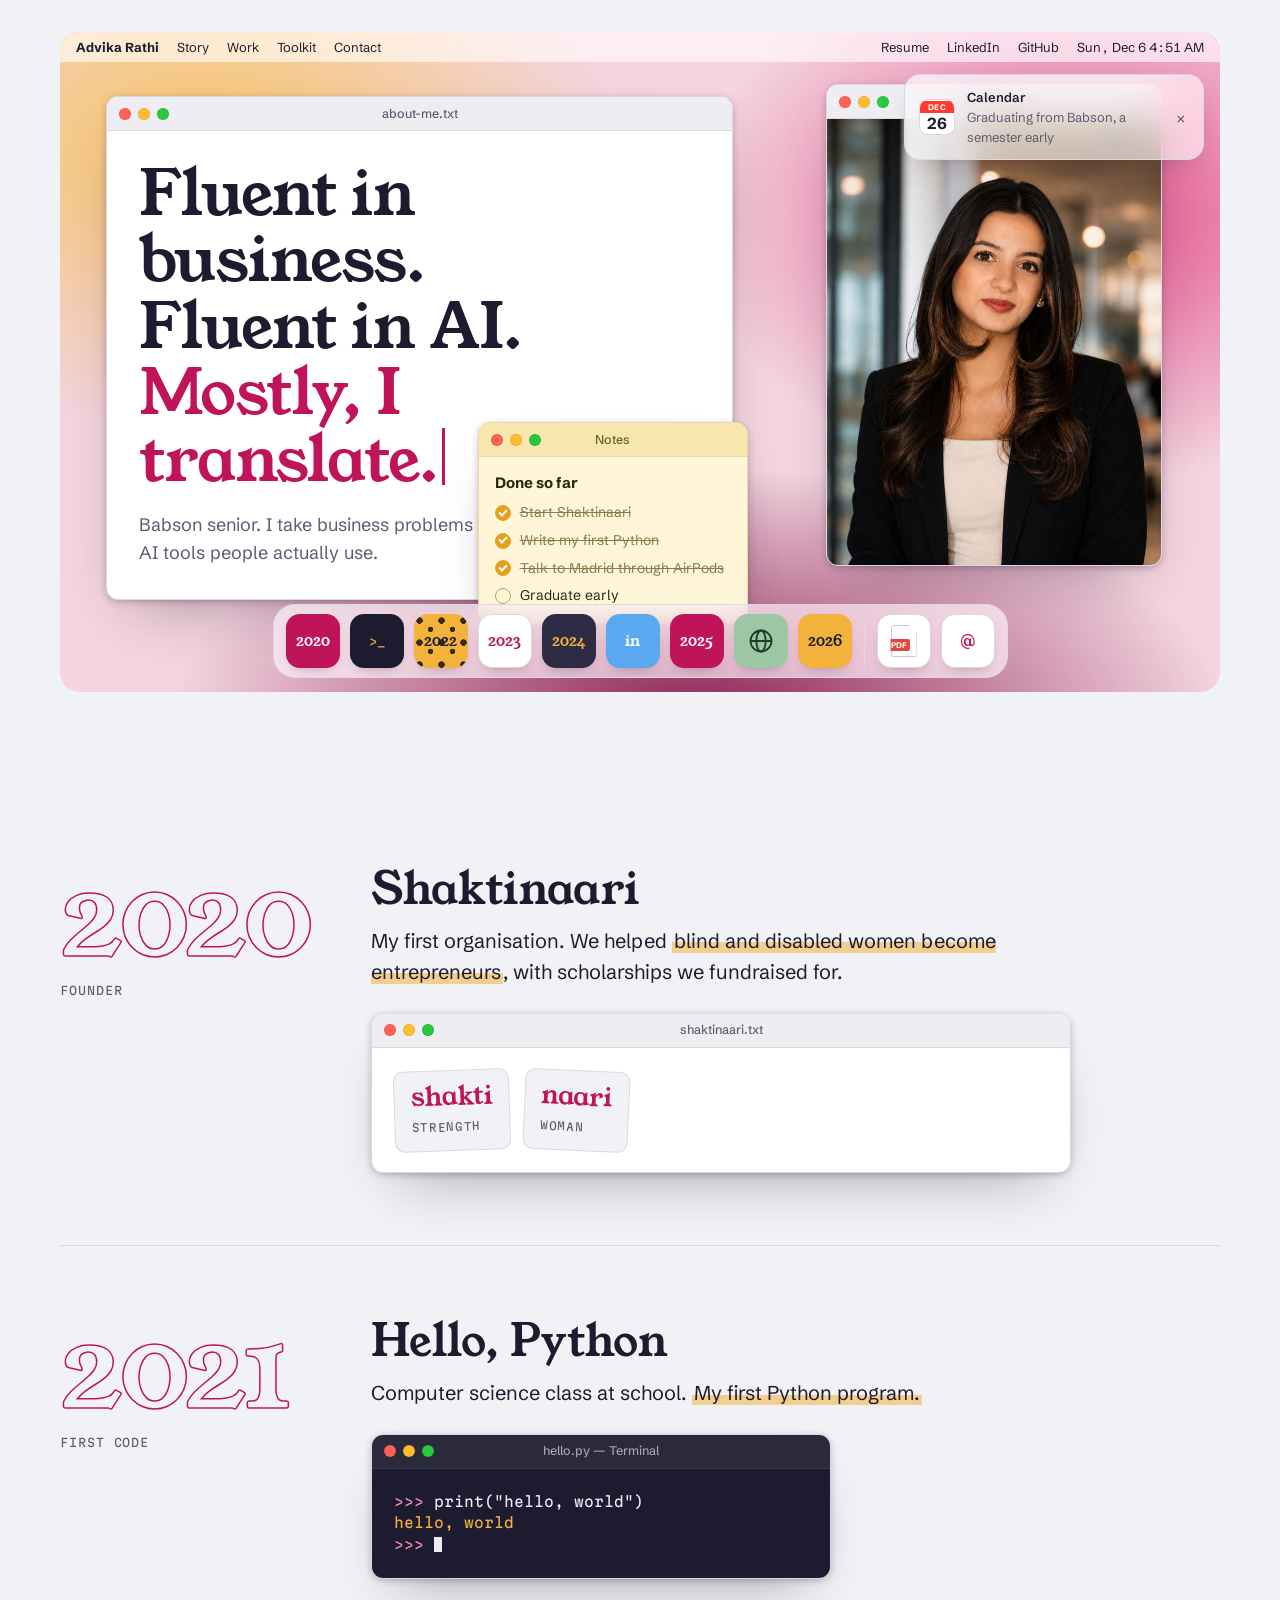
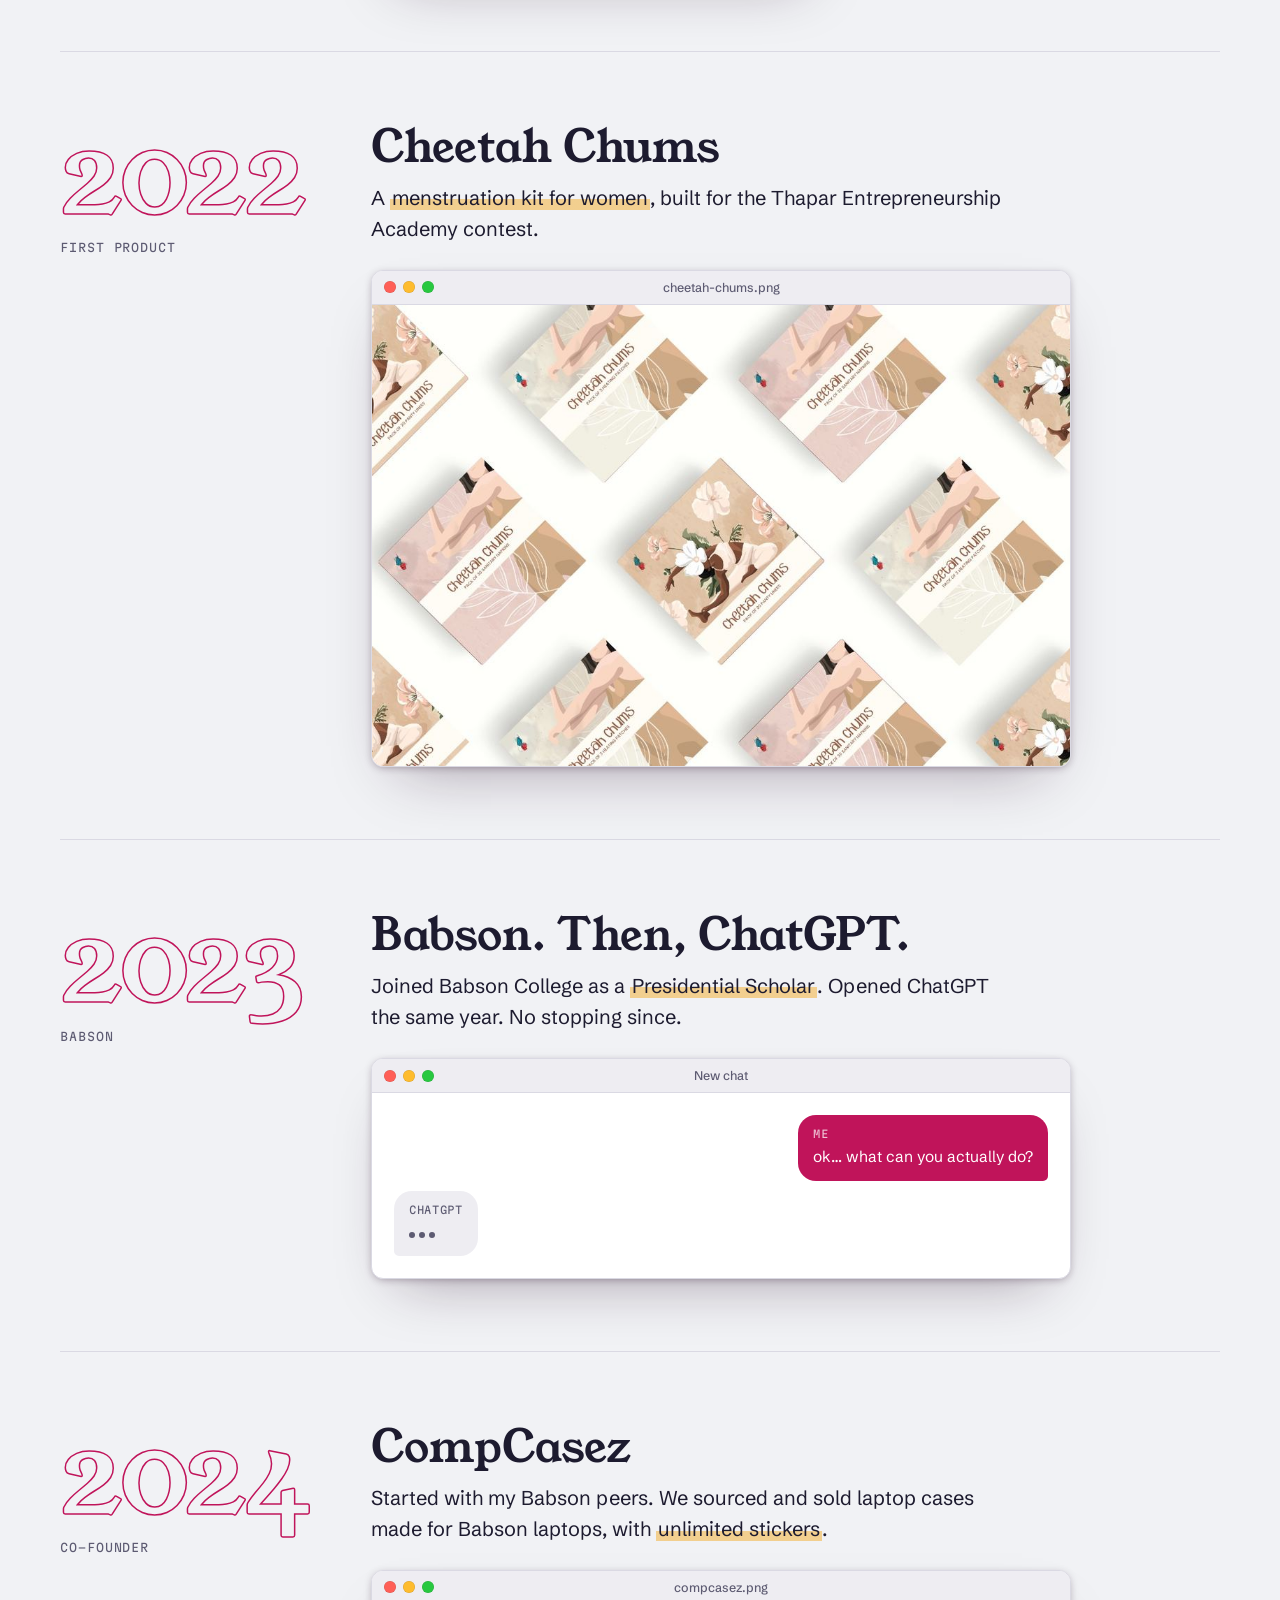
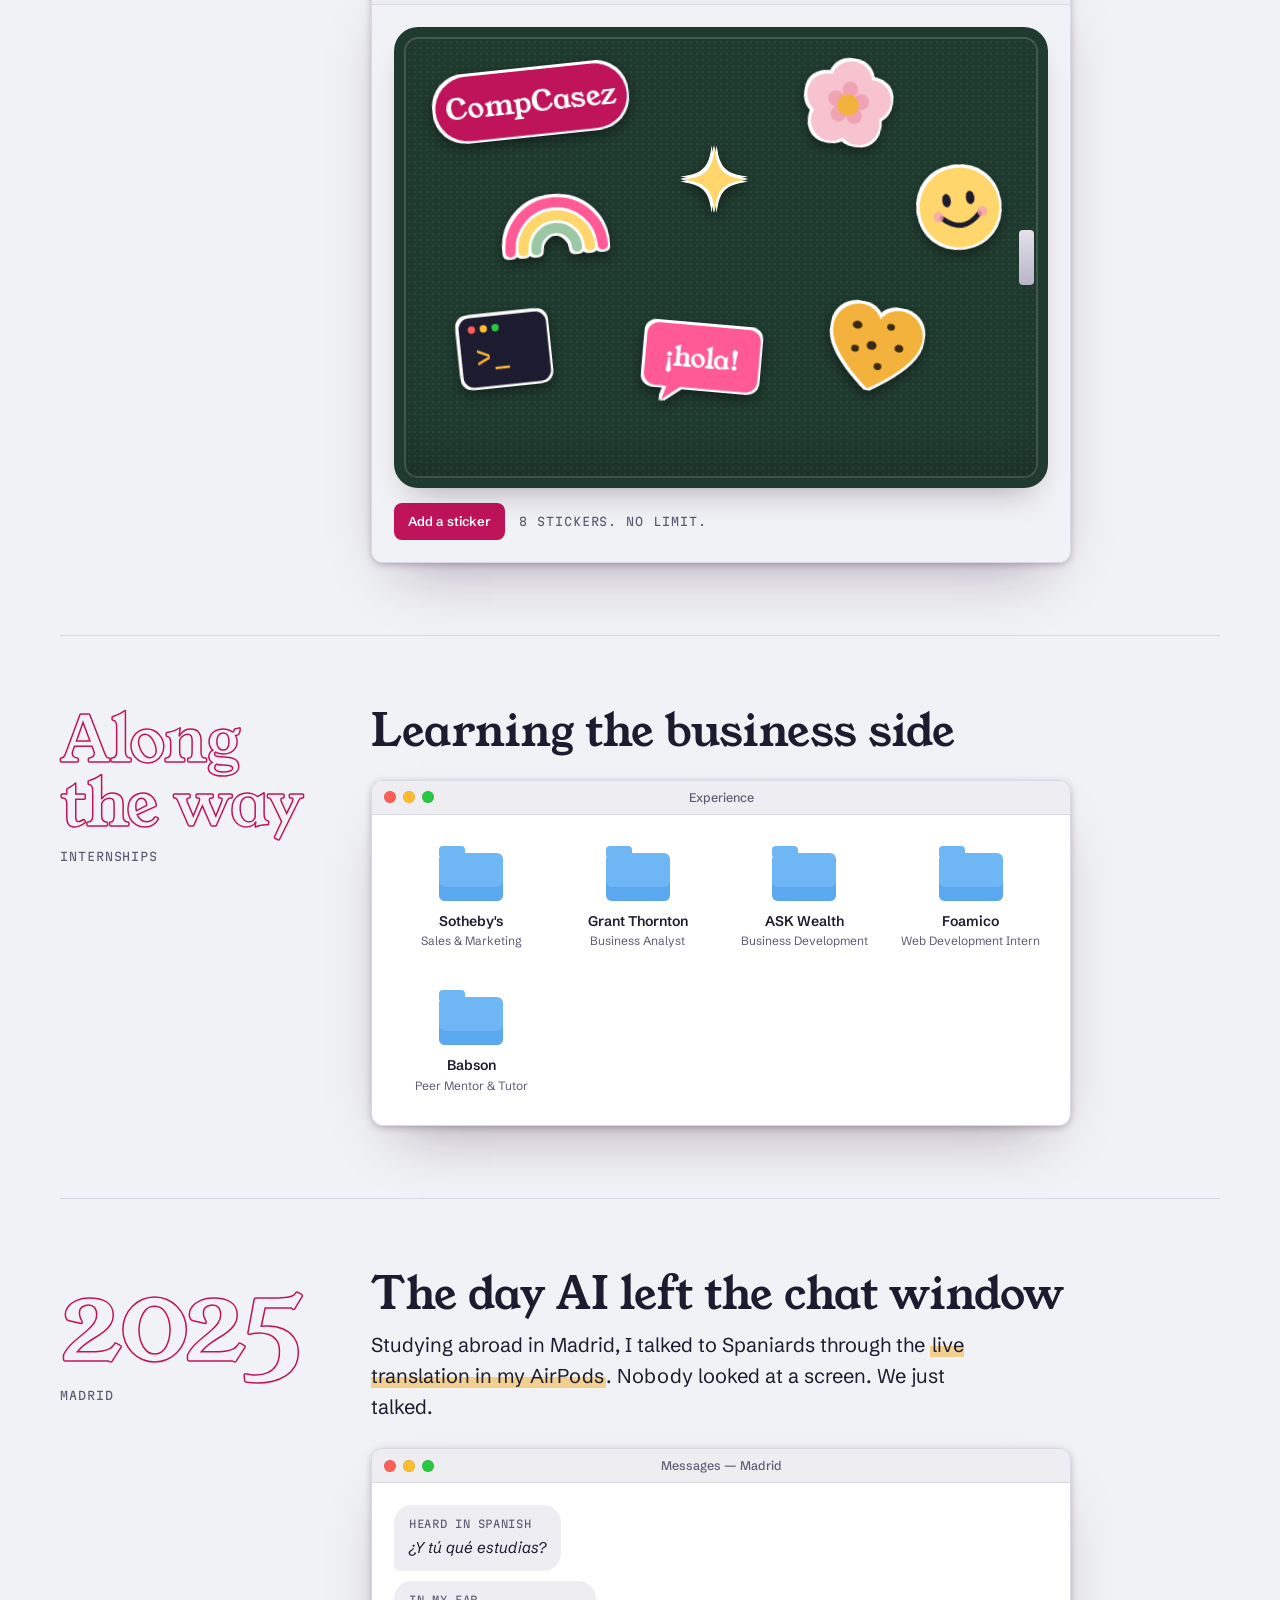
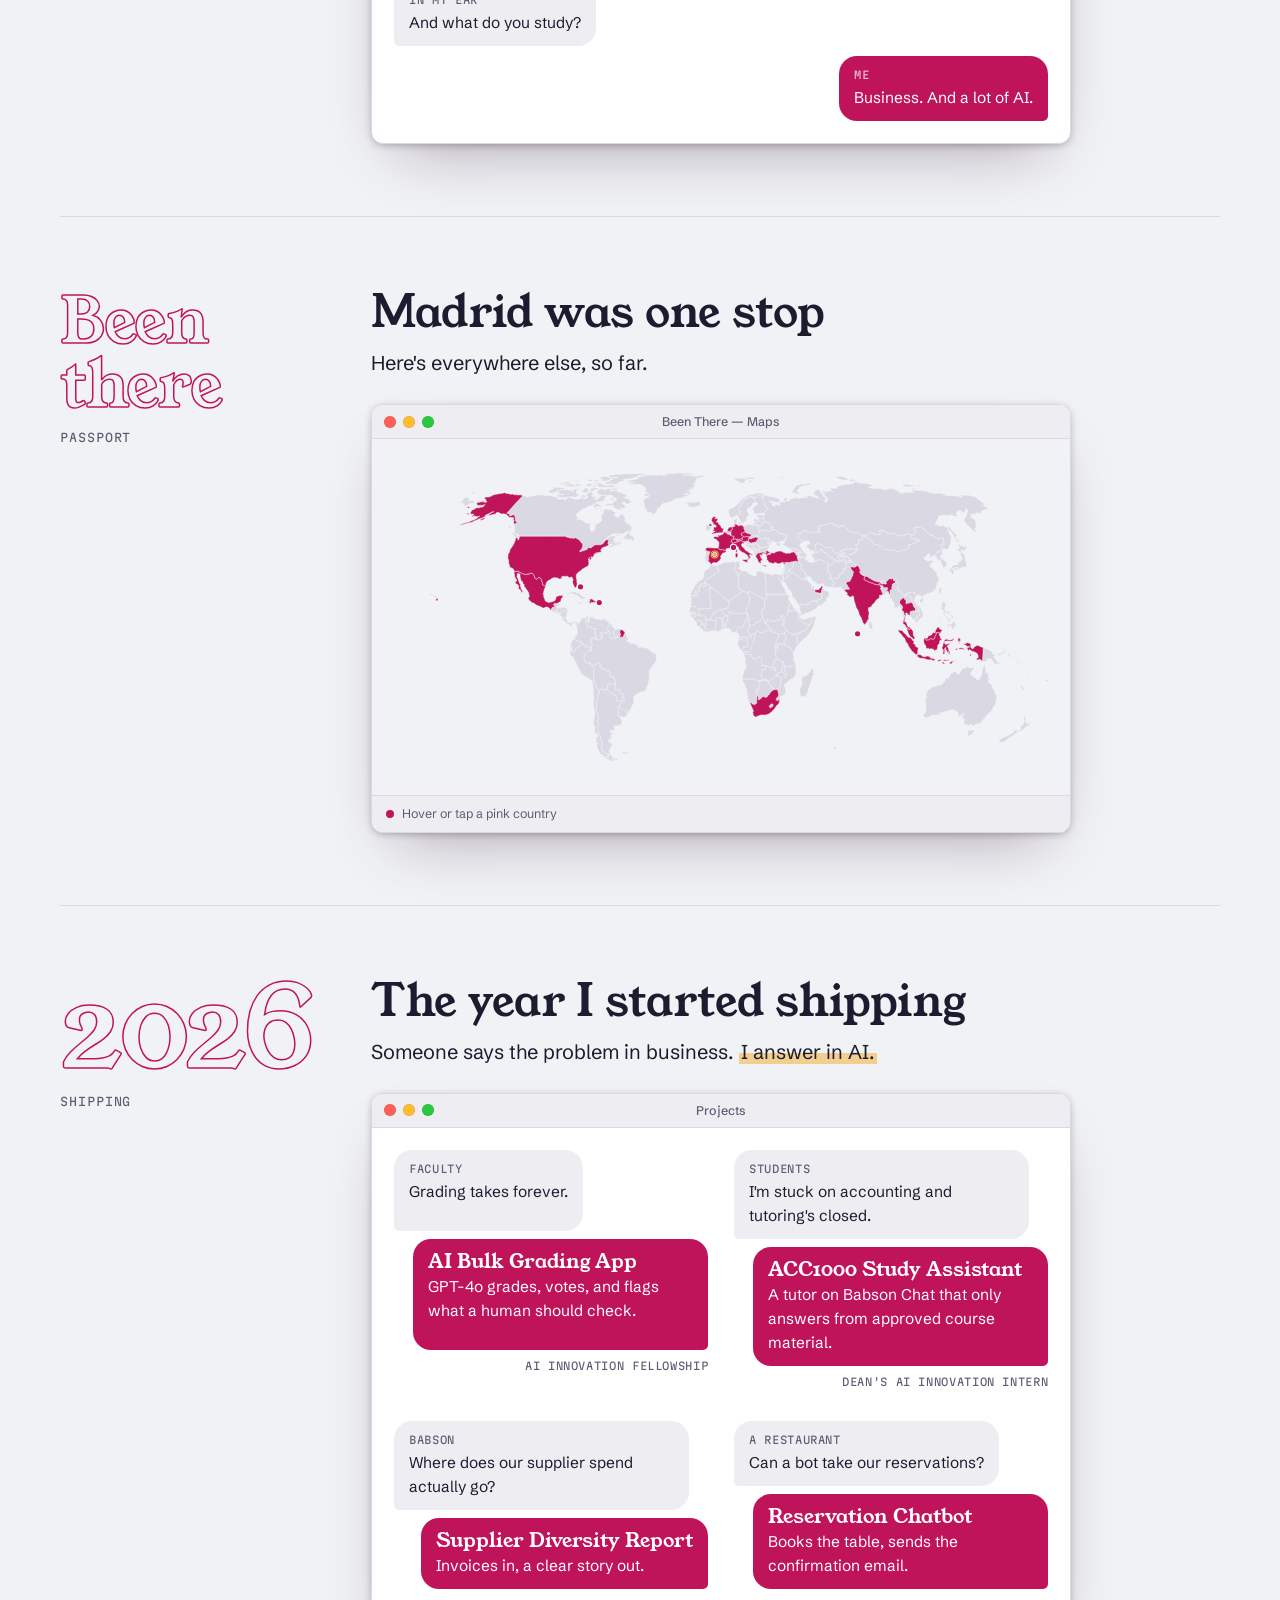
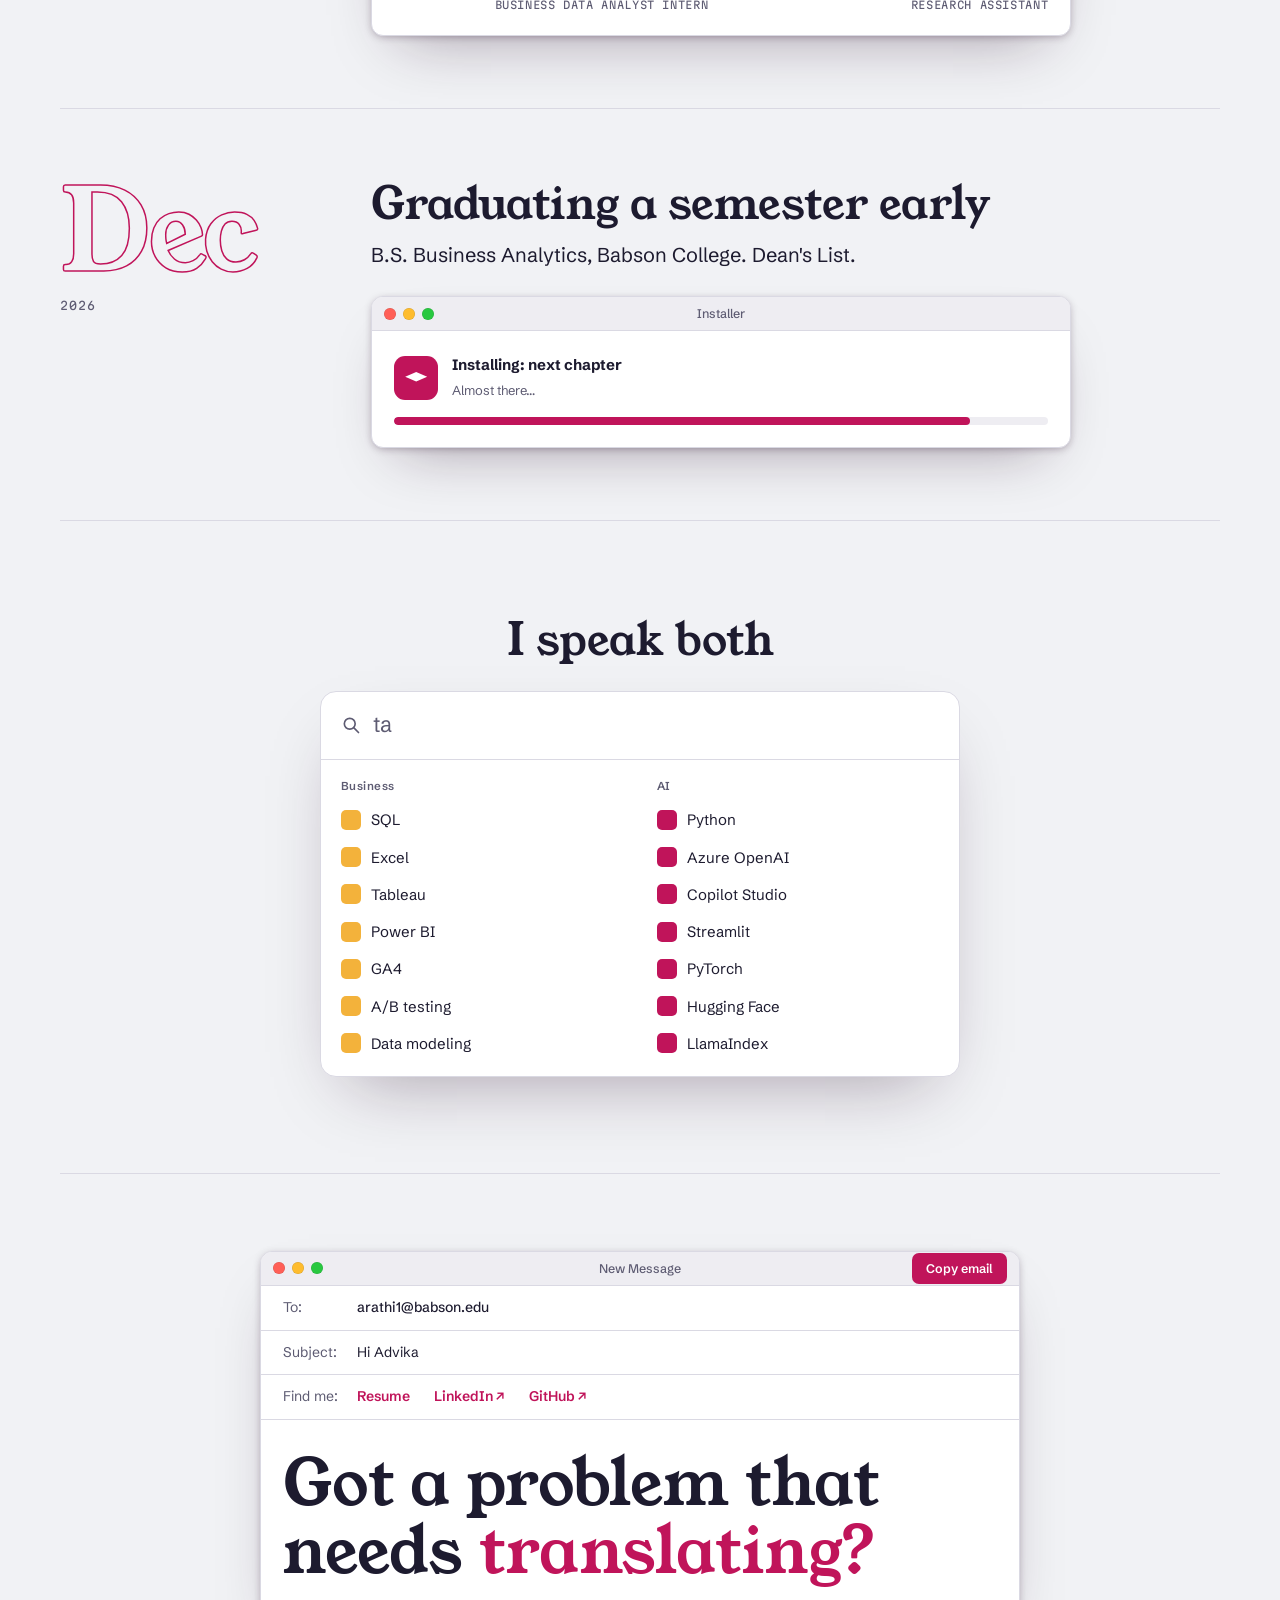
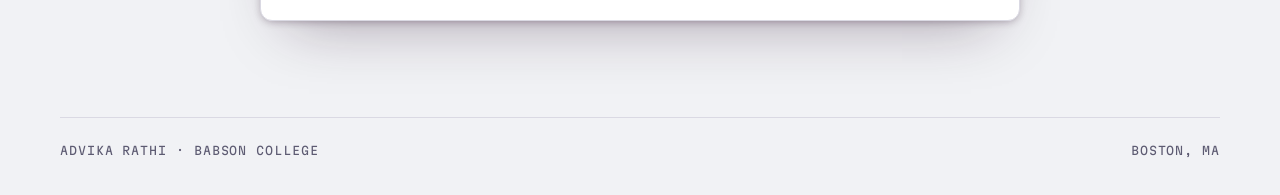
==== commit 869c3eb0: "Update index.html" ====
--- a/index.html
+++ b/index.html
@@ -1,70 +1,765 @@
-<!DOCTYPE html>
+<!doctype html>
 <html lang="en">
-
 <head>
-    <meta charset="UTF-8">
-    <meta name="viewport" content="width=device-width, initial-scale=1.0">
-    <title>Advika Rathi</title>
-    <link rel="preconnect" href="https://fonts.googleapis.com">
-    <link rel="preconnect" href="https://fonts.gstatic.com" crossorigin>
-    <link href="https://fonts.googleapis.com/css2?family=DM+Serif+Display:ital@0;1&family=DM+Sans:wght@300;400;500&display=swap" rel="stylesheet">
-    <link rel="stylesheet" href="style.css">
+<meta charset="utf-8">
+<meta name="viewport" content="width=device-width, initial-scale=1, viewport-fit=cover">
+<style>body{margin:0}img{max-width:100%}[hidden]{display:none!important}</style>
+<meta name="description" content="Advika Rathi: business mind, AI hands. Babson College Business Analytics.">
+<title>Advika Rathi</title>
+<link rel="preconnect" href="https://fonts.googleapis.com">
+<link rel="preconnect" href="https://fonts.gstatic.com" crossorigin>
+<link rel="stylesheet" href="https://fonts.googleapis.com/css2?family=Young+Serif&family=Schibsted+Grotesk:ital,wght@0,400;0,500;0,700;1,400&family=Martian+Mono:wght@400;500&display=swap">
+<style>
+/* Layout: the hero is a little desktop (menu bar, draggable windows, a Dock that navigates the story). Below it, the timeline: giant years in a sticky rail, each chapter a window that pops open as you reach it. */
+:root{
+  --paper:#F1F2F5;
+  --sheet:#FFFFFF;
+  --chrome:#EEEDF2;
+  --ink:#1D1B2F;
+  --muted:#5D5B72;
+  --line:#DAD9E3;
+  --rani:#C0145A;
+  --on-rani:#FFFFFF;
+  --haldi:#F3B23B;
+  --hl:rgba(243,178,59,.55);
+  --spot:#3A2A12;
+  --glass:rgba(255,255,255,.62);
+  --wall:#F3D4DF;
+  --wall-a:#F7C566;
+  --wall-b:#E4528C;
+  --wall-c:#8A1E52;
+  --shadow:rgba(40,12,40,.38);
+  --f-display:"Young Serif", Georgia, "Times New Roman", serif;
+  --f-body:"Schibsted Grotesk", "Helvetica Neue", Arial, sans-serif;
+  --f-ui:-apple-system, BlinkMacSystemFont, "SF Pro Text", "Segoe UI", "Schibsted Grotesk", sans-serif;
+  --f-mono:"Martian Mono", ui-monospace, "SFMono-Regular", Menlo, monospace;
+}
+@media (prefers-color-scheme: dark){
+  :root:not([data-theme="light"]){
+    --paper:#15141E; --sheet:#22212F; --chrome:#2B2A3A; --ink:#EDEBF3; --muted:#A6A3B9; --line:#3A3850;
+    --rani:#FF5A96; --on-rani:#1D1B2F; --haldi:#F3B23B; --hl:rgba(243,178,59,.32); --spot:#3A2A12;
+    --glass:rgba(30,28,44,.6); --wall:#2A1424; --wall-a:#8C5A16; --wall-b:#9E1F55; --wall-c:#3B0F2E; --shadow:rgba(0,0,0,.6);
+    color-scheme:dark;
+  }
+}
+:root[data-theme="dark"]{
+  --paper:#15141E; --sheet:#22212F; --chrome:#2B2A3A; --ink:#EDEBF3; --muted:#A6A3B9; --line:#3A3850;
+  --rani:#FF5A96; --on-rani:#1D1B2F; --haldi:#F3B23B; --hl:rgba(243,178,59,.32); --spot:#3A2A12;
+  --glass:rgba(30,28,44,.6); --wall:#2A1424; --wall-a:#8C5A16; --wall-b:#9E1F55; --wall-c:#3B0F2E; --shadow:rgba(0,0,0,.6);
+  color-scheme:dark;
+}
+
+*{box-sizing:border-box}
+html{scroll-behavior:smooth}
+body{background:var(--paper); color:var(--ink); font-family:var(--f-body); font-size:17px; line-height:1.55; padding-inline:clamp(16px,3vw,40px); padding-block:clamp(16px,3vw,32px) 0; -webkit-font-smoothing:antialiased}
+.wrap{max-width:1160px; margin-inline:auto}
+a{color:inherit}
+:focus-visible{outline:2px solid var(--rani); outline-offset:3px; border-radius:3px}
+h1,h2,h3{font-family:var(--f-display); font-weight:400; text-wrap:balance; margin:0; line-height:1.06}
+p{margin:0}
+.label{font-family:var(--f-mono); font-size:11.5px; letter-spacing:.08em; text-transform:uppercase; color:var(--muted)}
+mark{background:linear-gradient(transparent 58%, var(--hl) 58%); color:inherit; padding-inline:2px}
+
+/* ---------- window chrome ---------- */
+.win{background:var(--sheet); border:1px solid var(--line); border-radius:12px; overflow:hidden; box-shadow:0 28px 60px -28px var(--shadow), 0 2px 8px -2px var(--shadow); min-width:0}
+.bar{position:relative; height:34px; display:flex; align-items:center; padding-inline:12px; background:var(--chrome); border-bottom:1px solid var(--line); font-family:var(--f-ui); font-size:12.5px; color:var(--muted); user-select:none}
+.lights{display:flex; gap:7px; position:relative; z-index:1}
+.lights i{width:12px; height:12px; border-radius:50%; background:#FF5F57; box-shadow:inset 0 0 0 .5px rgba(0,0,0,.15)}
+.lights i:nth-child(2){background:#FEBC2E} .lights i:nth-child(3){background:#28C840}
+.bar .title{position:absolute; inset:0; display:grid; place-items:center; pointer-events:none; font-weight:500; padding-inline:70px; white-space:nowrap; overflow:hidden; text-overflow:ellipsis}
+.pane{padding:22px}
+
+/* ---------- desktop hero ---------- */
+.desk{position:relative; height:660px; border-radius:20px; overflow:hidden; isolation:isolate;
+  background:
+    radial-gradient(60% 70% at 12% 18%, var(--wall-a) 0, transparent 60%),
+    radial-gradient(55% 65% at 88% 28%, var(--wall-b) 0, transparent 62%),
+    radial-gradient(70% 60% at 55% 105%, var(--wall-c) 0, transparent 65%),
+    var(--wall)}
+.menubar{position:absolute; inset:0 0 auto 0; height:30px; display:flex; align-items:center; gap:18px; padding-inline:16px; background:var(--glass); backdrop-filter:blur(18px) saturate(1.4); -webkit-backdrop-filter:blur(18px) saturate(1.4); font-family:var(--f-ui); font-size:13px; z-index:50}
+.menubar b{font-weight:700}
+.menubar a{text-decoration:none}
+.menubar a:hover{color:var(--rani)}
+.menubar .push{margin-left:auto}
+.menubar .clock{ font-variant-numeric:tabular-nums; white-space:nowrap}
+
+.desk .win{position:absolute; animation:open .55s cubic-bezier(.2,.9,.3,1.25) backwards}
+.desk .bar{cursor:grab}
+.desk .win.drag .bar{cursor:grabbing}
+.w-about{left:4%; top:64px; width:54%; animation-delay:.05s!important}
+.w-photo{right:5%; top:52px; width:29%; animation-delay:.25s!important}
+.w-notes{left:36%; top:390px; width:270px; animation-delay:.45s!important}
+@keyframes open{from{opacity:0; transform:scale(.86) translateY(14px)}}
+
+.w-about .pane{padding:30px 32px 32px}
+.w-about h1{font-size:clamp(40px,4.9vw,70px); letter-spacing:-.015em}
+.w-about h1 .t{color:var(--rani); display:block}
+.w-about p{margin-top:18px; color:var(--muted); font-size:18px; max-width:28em}
+.caret{display:inline-block; width:3px; height:.9em; background:var(--rani); margin-left:4px; vertical-align:-.06em; animation:blink 1s steps(1) infinite}
+@keyframes blink{50%{opacity:0}}
+
+.w-photo .shot{aspect-ratio:3/4; max-width:100%; overflow:hidden}
+.w-photo img{width:100%; height:100%; object-fit:cover; object-position:50% 22%; display:block}
+
+.w-notes{background:#FFF6D9; border-color:#EBD9A0}
+.w-notes .bar{background:#F7E6AE; border-color:#EBD9A0; color:#6B5A2A}
+.w-notes .pane{padding:14px 16px 16px; color:#2A2410; font-family:var(--f-ui); font-size:14px}
+.w-notes h4{margin:0 0 8px; font-family:var(--f-ui); font-size:15px}
+.todo{list-style:none; margin:0; padding:0; display:grid; gap:6px}
+.todo button{all:unset; cursor:pointer; display:flex; align-items:center; gap:9px; width:100%}
+.todo button:focus-visible{outline:2px solid var(--rani); outline-offset:2px; border-radius:4px}
+.todo .box{width:16px; height:16px; border-radius:50%; border:1.5px solid #B9A465; flex:none; display:grid; place-items:center}
+.todo [aria-pressed="true"] .box{background:#E5A11C; border-color:#E5A11C}
+.todo [aria-pressed="true"] .box::after{content:""; width:6px; height:3px; border:solid #fff; border-width:0 0 2px 2px; transform:rotate(-45deg) translate(1px,-1px)}
+.todo [aria-pressed="true"] .txt{text-decoration:line-through; color:#8A7B4E}
+
+.toast{position:absolute; right:16px; top:42px; z-index:40; width:300px; max-width:calc(100% - 32px); display:flex; gap:12px; align-items:center; padding:12px 14px; border-radius:16px; background:var(--glass); backdrop-filter:blur(20px) saturate(1.4); -webkit-backdrop-filter:blur(20px) saturate(1.4); border:1px solid var(--line); box-shadow:0 12px 30px -16px var(--shadow); font-family:var(--f-ui); font-size:13px; animation:slidein .6s 1.1s cubic-bezier(.2,.9,.3,1.15) backwards}
+.toast .ico{width:36px; height:36px; border-radius:9px; background:var(--sheet); border:1px solid var(--line); display:grid; place-items:center; flex:none; overflow:hidden; text-align:center}
+.toast .ico span{display:block; font-size:8px; font-weight:700; color:#fff; background:#FF3B30; width:100%; letter-spacing:.04em}
+.toast .ico b{display:block; font-size:16px; line-height:1.2; color:var(--ink)}
+.toast strong{display:block; font-weight:600}
+.toast em{font-style:normal; color:var(--muted)}
+@keyframes slidein{from{opacity:0; transform:translateX(30px)}}
+.toast button{all:unset; cursor:pointer; margin-left:auto; width:20px; height:20px; display:grid; place-items:center; border-radius:50%; color:var(--muted); font-size:15px}
+.toast button:hover{background:var(--line)}
+
+/* dock */
+.dock-wrap{position:absolute; left:0; right:0; bottom:14px; display:flex; justify-content:center; z-index:45; padding-inline:12px}
+.dock{display:flex; align-items:flex-end; gap:10px; padding:9px 12px; border-radius:22px; background:var(--glass); backdrop-filter:blur(20px) saturate(1.4); -webkit-backdrop-filter:blur(20px) saturate(1.4); border:1px solid var(--line); max-width:100%; overflow-x:auto}
+.dock a{position:relative; flex:none; width:54px; height:54px; border-radius:14px; display:grid; place-items:center; text-decoration:none; font-family:var(--f-display); font-size:15px; transition:transform .22s cubic-bezier(.2,.9,.3,1.3); transform-origin:50% 100%; box-shadow:0 6px 14px -8px var(--shadow)}
+.dock a:hover,.dock a:focus-visible{transform:translateY(-8px) scale(1.32)}
+.dock a:hover + a,.dock a:has(+ a:hover){transform:translateY(-3px) scale(1.12)}
+.dock a .tip{position:absolute; bottom:calc(100% + 10px); left:50%; transform:translateX(-50%); white-space:nowrap; font-family:var(--f-ui); font-size:11px; padding:4px 9px; border-radius:6px; background:var(--glass); backdrop-filter:blur(12px); border:1px solid var(--line); color:var(--ink); opacity:0; pointer-events:none; transition:opacity .15s}
+.dock a:hover .tip,.dock a:focus-visible .tip{opacity:1}
+.d-rani{background:var(--rani); color:var(--on-rani)}
+.d-ink{background:#1D1B2F; color:#F3B23B; font-family:var(--f-mono)!important; font-size:12px!important}
+.d-haldi{background:var(--haldi); color:#1D1B2F}
+.d-spots{background-color:var(--haldi); color:#1D1B2F; background-image:radial-gradient(circle at 25% 30%, var(--spot) 0 3px, transparent 3.5px),radial-gradient(circle at 75% 70%, var(--spot) 0 2.5px, transparent 3px); background-size:22px 22px}
+.d-sheet{background:var(--sheet); color:var(--rani); border:1px solid var(--line)}
+.d-case{background:#2E2B45; color:#F3B23B; box-shadow:inset 0 0 0 3px #2E2B45, inset 0 0 0 4px rgba(255,255,255,.25)}
+.d-globe{background:#9BC7A4; color:#1F3A2E}
+.d-globe svg{width:28px; height:28px}
+.d-folder{background:#5AA9F0; color:#fff}
+.dock .sep{width:1px; align-self:stretch; background:var(--line); margin-inline:2px; flex:none}
+
+/* ---------- timeline ---------- */
+.story{padding-block:clamp(56px,8vw,104px) 0}
+.ch{display:grid; grid-template-columns:clamp(150px,22vw,260px) minmax(0,1fr); gap:clamp(20px,4vw,56px); padding-block:clamp(40px,6vw,72px); border-top:1px solid var(--line); scroll-margin-top:16px}
+.ch:first-child{border-top:0}
+.yr{position:sticky; top:calc(env(safe-area-inset-top,0px) + 24px); align-self:start}
+.yr .n{font-family:var(--f-display); font-size:clamp(64px,9vw,128px); line-height:.9; color:transparent; -webkit-text-stroke:1.5px var(--rani); letter-spacing:-.02em; transition:color .5s ease}
+.yr .n.word{font-size:clamp(40px,5vw,64px); line-height:1}
+.ch.lit .yr .n{color:var(--rani)}
+.yr .label{margin-top:12px; display:block}
+.ch-body{min-width:0; max-width:700px}
+.ch-body h3{font-size:clamp(30px,3.4vw,44px); margin-bottom:12px}
+.ch-body .lede{font-size:clamp(18px,1.7vw,20px); max-width:32em}
+.ch-body > .win{margin-top:26px}
+.ch.seen > .ch-body > .win{animation:open .5s cubic-bezier(.2,.9,.3,1.25)}
+
+/* 2020 */
+.defs{display:flex; flex-wrap:wrap; gap:14px}
+.def{background:var(--paper); border:1px solid var(--line); border-radius:10px; padding:12px 16px; transform:rotate(-2deg)}
+.def:nth-child(2){transform:rotate(2.5deg)}
+.def b{font-family:var(--f-display); font-weight:400; font-size:26px; color:var(--rani); display:block; line-height:1.1}
+.def span{font-family:var(--f-mono); font-size:11px; letter-spacing:.06em; text-transform:uppercase; color:var(--muted)}
+
+/* 2021 terminal */
+.term{max-width:460px}
+.term .bar{background:#2B2A3A; border-color:#3A3850; color:#A6A3B9}
+.term .pane{background:#1D1B2F; color:#EDEBF3; font-family:var(--f-mono); font-size:14px; overflow-x:auto}
+.term .p{color:#FF8DB6} .term .out{color:#F3B23B}
+.cursor{display:inline-block; width:8px; height:15px; background:#EDEBF3; vertical-align:-2px; animation:blink 1s steps(1) infinite}
+
+/* 2022 */
+.preview .pane{display:grid; place-items:center; padding-block:40px; background:var(--paper)}
+.cheetah{display:inline-flex; padding:14px; border-radius:999px; transform:rotate(-3deg); background-color:var(--haldi);
+  background-image:radial-gradient(circle at 20% 30%, var(--spot) 0 4px, transparent 5px),radial-gradient(circle at 70% 60%, var(--spot) 0 3px, transparent 4px),radial-gradient(circle at 45% 80%, var(--spot) 0 3.5px, transparent 4.5px),radial-gradient(circle at 85% 20%, var(--spot) 0 2.5px, transparent 3.5px);
+  background-size:46px 40px; transition:transform .3s ease}
+.cheetah:hover{transform:rotate(2deg) scale(1.05)}
+.cheetah b{background:var(--sheet); color:var(--ink); font-family:var(--f-display); font-weight:400; font-size:clamp(22px,2.6vw,30px); padding:6px 18px; border-radius:999px}
+
+.cc-shot{aspect-ratio:1280/846; max-width:100%; overflow:hidden; background:#FBFAF7}
+.cc-shot img{width:100%; height:100%; object-fit:cover; display:block; transition:transform .6s ease}
+.preview:hover .cc-shot img{transform:scale(1.04)}
+
+/* 2024 case */
+.casewin .pane{display:grid; gap:16px; background:var(--paper)}
+.case{position:relative; container-type:inline-size; aspect-ratio:1.42; max-width:100%; border-radius:24px; background:#1F3A2E;
+  background-image:radial-gradient(rgba(255,255,255,.06) 1px, transparent 1.3px); background-size:6px 6px;
+  box-shadow:inset 0 0 0 10px #1F3A2E, inset 0 0 0 12px rgba(255,255,255,.16), inset 0 -30px 60px -30px rgba(0,0,0,.35), 0 18px 34px -18px var(--shadow)}
+.case::after{content:""; position:absolute; right:2.2%; top:44%; width:2.2%; height:12%; border-radius:4px; background:linear-gradient(#E4E1EC,#B9B5C8)}
+.stk{position:absolute; transform:rotate(var(--r,0deg)); transition:transform .25s cubic-bezier(.2,.9,.3,1.4)}
+.stk svg{display:block; width:100%; height:auto; overflow:visible;
+  filter:drop-shadow(.35cqw 0 0 #fff) drop-shadow(-.35cqw 0 0 #fff) drop-shadow(0 .35cqw 0 #fff) drop-shadow(0 -.35cqw 0 #fff) drop-shadow(0 .8cqw .9cqw rgba(0,0,0,.4))}
+.stk:hover,.stk:focus-within{transform:rotate(var(--r,0deg)) translateY(-1.5%) scale(1.06); z-index:5}
+.stk.new{animation:slap .35s cubic-bezier(.2,.9,.3,1.5)}
+@keyframes slap{from{transform:rotate(var(--r,0deg)) scale(1.5); opacity:0}}
+.stk.peel{transition:transform .25s ease, opacity .25s ease; transform:rotate(calc(var(--r,0deg) + 20deg)) translate(10%,-30%) scale(.7); opacity:0}
+.stk .x{all:unset; cursor:pointer; position:absolute; top:-10px; right:-10px; width:22px; height:22px; border-radius:50%; display:grid; place-items:center; background:#1D1B2F; color:#fff; font:600 14px/1 var(--f-ui); box-shadow:0 0 0 2px #fff; opacity:0; transform:scale(.6); transition:opacity .15s, transform .15s}
+.stk:hover .x,.stk:focus-within .x{opacity:1; transform:none}
+.stk .x:focus-visible{outline:2px solid var(--haldi); outline-offset:2px}
+@media (hover:none){ .stk .x{opacity:1; transform:none; width:20px; height:20px; font-size:12px} }
+.case-ctrl{display:flex; align-items:center; gap:14px; flex-wrap:wrap}
+.addstk{all:unset; cursor:pointer; font-family:var(--f-ui); font-size:13px; font-weight:600; padding:8px 14px; border-radius:8px; background:var(--rani); color:var(--on-rani)}
+.addstk:hover{filter:brightness(1.08)}
+.addstk:focus-visible{outline:2px solid var(--ink); outline-offset:2px}
+
+/* travel map */
+.mapbox{background:var(--paper); padding:14px; overflow:hidden}
+.world{display:block; width:100%; height:auto}
+.world .rest{fill:var(--line); stroke:var(--paper); stroke-width:.6}
+.world .v{fill:var(--rani); stroke:var(--sheet); stroke-width:.6; cursor:pointer; transition:fill .15s}
+.world .v:hover,.world .v.on{fill:var(--haldi)}
+.world .pin{fill:var(--rani); stroke:var(--sheet); stroke-width:1.5; cursor:pointer}
+.world .pin:hover,.world .pin.on{fill:var(--haldi)}
+.world .mad{fill:var(--haldi); stroke:var(--sheet); stroke-width:1.2}
+.world .mad-ring{fill:none; stroke:var(--haldi); stroke-width:1.5; transform-box:fill-box; transform-origin:center; animation:ring 2.2s ease-out infinite}
+@keyframes ring{from{transform:scale(1); opacity:.9}to{transform:scale(4); opacity:0}}
+.statusbar{display:flex; align-items:center; gap:8px; padding:8px 14px; border-top:1px solid var(--line); background:var(--chrome); font-family:var(--f-ui); font-size:12.5px; color:var(--muted); min-height:34px}
+.statusbar .dot{width:8px; height:8px; border-radius:50%; background:var(--rani); flex:none}
+.statusbar.hit{color:var(--ink); font-weight:600}
+.statusbar.hit .dot{background:var(--haldi)}
+
+/* resume preview */
+.d-doc{background:var(--sheet); border:1px solid var(--line)}
+.d-doc .pg{position:relative; width:26px; height:32px; background:#fff; border:1.5px solid #C9C6D6; border-radius:3px; clip-path:polygon(0 0,70% 0,100% 22%,100% 100%,0 100%)}
+.d-doc .pg i{position:absolute; left:-4px; bottom:5px; font:700 8px/1 var(--f-ui); font-style:normal; color:#fff; background:#E2483D; padding:2px 3px; border-radius:2px}
+.rs-layer[hidden]{display:none!important}
+.rs-layer{position:fixed; inset:0; z-index:100; display:grid; place-items:center; padding:calc(env(safe-area-inset-top,0px) + 20px) 16px calc(env(safe-area-inset-bottom,0px) + 20px)}
+.rs-backdrop{position:absolute; inset:0; background:rgba(20,16,30,.45); backdrop-filter:blur(6px); -webkit-backdrop-filter:blur(6px); animation:fadein .25s ease}
+@keyframes fadein{from{opacity:0}}
+.rs-win{position:relative; width:min(820px,100%); max-height:100%; display:flex; flex-direction:column; animation:open .4s cubic-bezier(.2,.9,.3,1.25); outline:none}
+.rs-win .bar{flex:none}
+.close-light{all:unset; cursor:pointer; width:12px; height:12px; border-radius:50%; background:#FF5F57; box-shadow:inset 0 0 0 .5px rgba(0,0,0,.15); display:grid; place-items:center}
+.close-light::after{content:"×"; font:700 10px/1 var(--f-ui); color:#7A1A12; opacity:0}
+.lights:hover .close-light::after,.close-light:focus-visible::after{opacity:1}
+.close-light:focus-visible{outline:2px solid var(--rani); outline-offset:2px}
+.rs-pdf{margin-left:auto; position:relative; z-index:1; font-family:var(--f-ui); font-size:12.5px; font-weight:600; text-decoration:none; padding:5px 12px; border-radius:7px; background:var(--rani); color:var(--on-rani)}
+.rs-body{overflow:auto; background:#8E8A9C; padding:18px; overscroll-behavior:contain}
+.rs-body img{display:block; width:100%; height:auto; background:#fff; box-shadow:0 10px 30px -10px rgba(0,0,0,.5); border-radius:2px}
+@media (max-width:860px){ .rs-win .title{display:none} .rs-body{padding:8px} }
+
+/* chat */
+.convo{display:grid; gap:10px}
+.bubble{padding:11px 15px; border-radius:18px; font-size:15.5px; max-width:82%; min-width:0}
+.bubble small{display:block; font-family:var(--f-mono); font-size:10.5px; letter-spacing:.06em; text-transform:uppercase; color:var(--muted); margin-bottom:3px}
+.bubble.them{background:var(--chrome); border-bottom-left-radius:5px; justify-self:start}
+.bubble.me{background:var(--rani); color:var(--on-rani); border-bottom-right-radius:5px; justify-self:end}
+.bubble.me small{color:inherit; opacity:.75}
+.bubble .es{font-style:italic}
+.typing{display:inline-flex; gap:4px; padding-block:4px}
+.typing i{width:6px; height:6px; border-radius:50%; background:var(--muted); animation:hop 1.2s infinite}
+.typing i:nth-child(2){animation-delay:.15s} .typing i:nth-child(3){animation-delay:.3s}
+@keyframes hop{0%,60%,100%{transform:none}30%{transform:translateY(-4px)}}
+
+/* finder */
+.finder .pane{display:grid; grid-template-columns:repeat(auto-fill,minmax(130px,1fr)); gap:22px 12px}
+.folder{text-align:center; padding:8px 6px; border-radius:8px; transition:background .2s}
+.folder:hover{background:var(--chrome)}
+.folder .icon{position:relative; width:64px; height:48px; margin:8px auto 10px; background:#6FB6F5; border-radius:6px; box-shadow:inset 0 -14px 0 #5AA9F0}
+.folder .icon::before{content:""; position:absolute; left:0; top:-7px; width:26px; height:10px; background:#6FB6F5; border-radius:4px 4px 0 0}
+.folder b{display:block; font-family:var(--f-ui); font-weight:600; font-size:14px}
+.folder span{display:block; font-family:var(--f-ui); font-size:12px; color:var(--muted)}
+
+/* 2026 projects */
+.pairs{display:grid; grid-template-columns:repeat(2,minmax(0,1fr)); gap:30px 26px}
+.pair{display:grid; gap:8px; min-width:0}
+.pair .bubble{max-width:94%}
+.pair .bubble.me b{display:block; font-family:var(--f-display); font-weight:400; font-size:20px; line-height:1.15; margin-bottom:2px}
+.pair .who{font-family:var(--f-mono); font-size:10.5px; letter-spacing:.06em; text-transform:uppercase; color:var(--muted); justify-self:end; text-align:right}
+
+/* graduation progress */
+.install .pane{display:grid; gap:14px; font-family:var(--f-ui)}
+.install .row1{display:flex; align-items:center; gap:14px}
+.install .cap{width:44px; height:44px; border-radius:11px; background:var(--rani); display:grid; place-items:center; flex:none}
+.install .cap::before{content:""; width:22px; height:12px; background:var(--on-rani); clip-path:polygon(50% 0,100% 40%,50% 80%,0 40%)}
+.install strong{display:block; font-size:15px}
+.install em{font-style:normal; font-size:13px; color:var(--muted)}
+.progress{height:8px; border-radius:99px; background:var(--chrome); overflow:hidden}
+.progress i{display:block; height:100%; width:88%; border-radius:inherit; background:var(--rani)}
+.ch.seen .progress i{animation:fill 2.4s cubic-bezier(.3,.7,.3,1)}
+@keyframes fill{from{width:8%}}
+
+/* ---------- toolkit: spotlight ---------- */
+.toolkit{padding-block:clamp(56px,8vw,96px); border-top:1px solid var(--line)}
+.toolkit h2{font-size:clamp(30px,3.6vw,44px); text-align:center; margin-bottom:28px}
+.spot{max-width:640px; margin-inline:auto; border-radius:16px; background:var(--sheet); border:1px solid var(--line); box-shadow:0 30px 70px -30px var(--shadow); overflow:hidden}
+.spot-in{display:flex; align-items:center; gap:12px; padding:16px 20px; border-bottom:1px solid var(--line)}
+.spot-in svg{width:20px; height:20px; color:var(--muted); flex:none}
+.spot-in input{all:unset; flex:1; min-width:0; font-family:var(--f-ui); font-size:22px; color:var(--ink)}
+.spot-in input::placeholder{color:var(--muted)}
+.spot-res{padding:10px 10px 14px; display:grid; grid-template-columns:repeat(2,minmax(0,1fr)); gap:4px 14px}
+.grp h4{margin:8px 10px 6px; font-family:var(--f-ui); font-size:11.5px; font-weight:600; letter-spacing:.04em; color:var(--muted)}
+.grp ul{list-style:none; margin:0; padding:0}
+.grp li{display:flex; align-items:center; gap:10px; padding:7px 10px; border-radius:8px; font-family:var(--f-ui); font-size:15px}
+.grp li:hover{background:var(--rani); color:var(--on-rani)}
+.grp li i{width:20px; height:20px; border-radius:5px; flex:none; background:var(--haldi)}
+.grp.ai li i{background:var(--rani)}
+.grp li:hover i{background:var(--on-rani)}
+.spot-empty{grid-column:1/-1; padding:14px 10px; font-family:var(--f-ui); color:var(--muted)}
+
+/* ---------- contact: mail ---------- */
+.contact{padding-block:clamp(40px,6vw,80px) clamp(56px,8vw,96px); border-top:1px solid var(--line)}
+.mail{max-width:760px; margin-inline:auto}
+.mail .bar .send{margin-left:auto; position:relative; z-index:1}
+.field{display:flex; gap:10px; align-items:center; flex-wrap:wrap; padding:11px 22px; border-bottom:1px solid var(--line); font-family:var(--f-ui); font-size:14px}
+.field > span:first-child{color:var(--muted); width:64px; flex:none}
+.field .lnk{font-weight:600; color:var(--rani); text-decoration:none; margin-right:14px}
+.field .lnk:hover{text-decoration:underline}
+.field .email{font-family:var(--f-ui); user-select:all; overflow-wrap:anywhere; min-width:0; color:var(--ink); font-weight:500}
+.mail .msg{padding:30px 22px 34px}
+.mail h2{font-size:clamp(34px,5vw,64px)}
+.mail h2 span{color:var(--rani)}
+.copy{all:unset; cursor:pointer; font-family:var(--f-ui); font-size:12.5px; font-weight:600; padding:6px 14px; border-radius:7px; background:var(--rani); color:var(--on-rani)}
+.copy:hover{filter:brightness(1.08)}
+.copy:focus-visible{outline:2px solid var(--ink); outline-offset:2px}
+footer{display:flex; justify-content:space-between; flex-wrap:wrap; gap:12px; padding-block:24px 36px; border-top:1px solid var(--line)}
+
+/* ---------- small screens: desktop becomes a stack ---------- */
+@media (max-width:860px){
+  .desk{height:auto; display:flex; flex-direction:column; gap:16px; padding:46px 14px 14px}
+  .desk .win,.toast{position:static; width:auto!important; max-width:100%}
+  .desk .bar{cursor:default}
+  .menubar .opt{display:none}
+  .menubar .clock{display:none}
+  .toast{order:-1}
+  .w-photo{align-self:center; width:min(300px,100%)!important}
+  .w-notes{align-self:flex-start; width:min(280px,100%)!important}
+  .dock-wrap{position:static; padding:0}
+  .ch{grid-template-columns:minmax(0,1fr)}
+  .yr{position:static; display:flex; align-items:baseline; gap:14px; flex-wrap:wrap}
+  .yr .label{margin-top:0}
+  .pairs,.spot-res{grid-template-columns:minmax(0,1fr)}
+  .w-about .pane{padding:22px}
+}
+@media (prefers-reduced-motion: reduce){
+  html{scroll-behavior:auto}
+  *,*::before,*::after{animation:none!important; transition:none!important}
+}
+</style>
 </head>
-
 <body>
-    <div class="page-shell">
-        <header class="site-nav">
-            <a class="brand" href="index.html">Advika Rathi</a>
-            <nav class="nav-links">
-                <a href="projects.html">Work</a>
-                <a href="about.html">Info</a>
-                <a href="about.html#contact">Contact</a>
-                <a href="https://linkedin.com/in/advikarathi" target="_blank" class="nav-cta">LinkedIn</a>
-                <a href="mailto:advikarathi2@gmail.com" class="nav-cta">Email</a>
-            </nav>
-        </header>
-
-        <section class="hero">
-            <div class="eyebrow">Product-minded AI strategist</div>
-            <h1>Advika <span>Rathi</span></h1>
-            <p class="hero-copy">I craft data-informed experiences, AI tools, and brand stories that help teams move faster and ideas land with clarity.</p>
-            <div class="hero-meta">
-                <span>Senior, Babson College</span>
-                <span>Business Analytics · Marketing · AI</span>
+
+
+<div class="wrap">
+
+  <section class="desk" id="desk" aria-label="Introduction">
+    <div class="menubar">
+      <b>Advika Rathi</b>
+      <a class="opt" href="#story">Story</a>
+      <a class="opt" href="#work">Work</a>
+      <a class="opt" href="#toolkit">Toolkit</a>
+      <a class="opt" href="#contact">Contact</a>
+      <a class="ext push rs-open" href="#resume">Resume</a>
+      <a class="ext" href="https://www.linkedin.com/in/advikarathi" target="_blank" rel="noopener">LinkedIn</a>
+      <a class="ext" href="https://github.com/advikarathi" target="_blank" rel="noopener">GitHub</a>
+      <span class="clock" id="clock">Boston</span>
+    </div>
+
+    <div class="toast" id="toast" role="status">
+      <div class="ico" aria-hidden="true"><span>DEC</span><b>26</b></div>
+      <div><strong>Calendar</strong><em>Graduating from Babson, a semester early</em></div>
+      <button type="button" id="toast-x" aria-label="Dismiss notification">×</button>
+    </div>
+
+    <div class="win w-about">
+      <div class="bar"><div class="lights"><i></i><i></i><i></i></div><div class="title">about-me.txt</div></div>
+      <div class="pane">
+        <h1>Fluent in business. Fluent in AI. <span class="t">Mostly, I translate.<span class="caret" aria-hidden="true"></span></span></h1>
+        <p>Babson senior. I take business problems and turn them into AI tools people actually use.</p>
+      </div>
+    </div>
+
+    <div class="win w-photo">
+      <div class="bar"><div class="lights"><i></i><i></i><i></i></div><div class="title">advika.jpg</div></div>
+      <div class="shot"><img src="[data-uri]" alt="Portrait of Advika Rathi"></div>
+    </div>
+
+    <div class="win w-notes">
+      <div class="bar"><div class="lights"><i></i><i></i><i></i></div><div class="title">Notes</div></div>
+      <div class="pane">
+        <h4>Done so far</h4>
+        <ul class="todo">
+          <li><button type="button" aria-pressed="true"><span class="box"></span><span class="txt">Start Shaktinaari</span></button></li>
+          <li><button type="button" aria-pressed="true"><span class="box"></span><span class="txt">Write my first Python</span></button></li>
+          <li><button type="button" aria-pressed="true"><span class="box"></span><span class="txt">Talk to Madrid through AirPods</span></button></li>
+          <li><button type="button" aria-pressed="false"><span class="box"></span><span class="txt">Graduate early</span></button></li>
+        </ul>
+      </div>
+    </div>
+
+    <div class="dock-wrap">
+      <nav class="dock" aria-label="Jump to a year">
+        <a href="#y2020" class="d-rani">2020<span class="tip">Shaktinaari</span></a>
+        <a href="#y2021" class="d-ink">&gt;_<span class="tip">Hello, Python</span></a>
+        <a href="#y2022" class="d-spots">2022<span class="tip">Cheetah Chums</span></a>
+        <a href="#y2023" class="d-sheet">2023<span class="tip">Babson</span></a>
+        <a href="#y2024" class="d-case">2024<span class="tip">CompCasez</span></a>
+        <a href="#yalong" class="d-folder">in<span class="tip">Internships</span></a>
+        <a href="#y2025" class="d-rani">2025<span class="tip">Madrid</span></a>
+        <a href="#ymap" class="d-globe"><svg viewBox="0 0 24 24" aria-hidden="true"><circle cx="12" cy="12" r="9" fill="none" stroke="currentColor" stroke-width="1.6"/><ellipse cx="12" cy="12" rx="4" ry="9" fill="none" stroke="currentColor" stroke-width="1.6"/><path d="M3 12h18" stroke="currentColor" stroke-width="1.6"/></svg><span class="tip">Been there</span></a>
+        <a href="#work" class="d-haldi">2026<span class="tip">Shipping</span></a>
+        <span class="sep" aria-hidden="true"></span>
+        <a href="#resume" class="d-doc rs-open"><span class="pg" aria-hidden="true"><i>PDF</i></span><span class="tip">Resume</span></a>
+        <a href="#contact" class="d-sheet">@<span class="tip">Say hello</span></a>
+      </nav>
+    </div>
+  </section>
+
+  <section class="story" id="story">
+
+    <article class="ch" id="y2020">
+      <div class="yr"><div class="n">2020</div><span class="label">Founder</span></div>
+      <div class="ch-body">
+        <h3>Shaktinaari</h3>
+        <p class="lede">My first organisation. We helped <mark>blind and disabled women become entrepreneurs</mark>, with scholarships we fundraised for.</p>
+        <div class="win">
+          <div class="bar"><div class="lights"><i></i><i></i><i></i></div><div class="title">shaktinaari.txt</div></div>
+          <div class="pane defs">
+            <div class="def"><b>shakti</b><span>strength</span></div>
+            <div class="def"><b>naari</b><span>woman</span></div>
+          </div>
+        </div>
+      </div>
+    </article>
+
+    <article class="ch" id="y2021">
+      <div class="yr"><div class="n">2021</div><span class="label">First code</span></div>
+      <div class="ch-body">
+        <h3>Hello, Python</h3>
+        <p class="lede">Computer science class at school. <mark>My first Python program.</mark></p>
+        <div class="win term">
+          <div class="bar"><div class="lights"><i></i><i></i><i></i></div><div class="title">hello.py — Terminal</div></div>
+          <div class="pane">
+            <div><span class="p">&gt;&gt;&gt;</span> print("hello, world")</div>
+            <div class="out">hello, world</div>
+            <div><span class="p">&gt;&gt;&gt;</span> <span class="cursor"></span></div>
+          </div>
+        </div>
+      </div>
+    </article>
+
+    <article class="ch" id="y2022">
+      <div class="yr"><div class="n">2022</div><span class="label">First product</span></div>
+      <div class="ch-body">
+        <h3>Cheetah Chums</h3>
+        <p class="lede">A <mark>menstruation kit for women</mark>, built for the Thapar Entrepreneurship Academy contest.</p>
+        <div class="win preview">
+          <div class="bar"><div class="lights"><i></i><i></i><i></i></div><div class="title">cheetah-chums.png</div></div>
+          <div class="cc-shot"><img src="[data-uri]" alt="Cheetah Chums packaging: sanitary napkins, panty liners and heating patches"></div>
+        </div>
+      </div>
+    </article>
+
+    <article class="ch" id="y2023">
+      <div class="yr"><div class="n">2023</div><span class="label">Babson</span></div>
+      <div class="ch-body">
+        <h3>Babson. Then, ChatGPT.</h3>
+        <p class="lede">Joined Babson College as a <mark>Presidential Scholar</mark>. Opened ChatGPT the same year. No stopping since.</p>
+        <div class="win">
+          <div class="bar"><div class="lights"><i></i><i></i><i></i></div><div class="title">New chat</div></div>
+          <div class="pane convo">
+            <div class="bubble me"><small>Me</small>ok… what can you actually do?</div>
+            <div class="bubble them"><small>ChatGPT</small><span class="typing" aria-label="typing"><i></i><i></i><i></i></span></div>
+          </div>
+        </div>
+      </div>
+    </article>
+
+    <article class="ch" id="y2024">
+      <div class="yr"><div class="n">2024</div><span class="label">Co-founder</span></div>
+      <div class="ch-body">
+        <h3>CompCasez</h3>
+        <p class="lede">Started with my Babson peers. We sourced and sold laptop cases made for Babson laptops, with <mark>unlimited stickers</mark>.</p>
+        <div class="win casewin">
+          <div class="bar"><div class="lights"><i></i><i></i><i></i></div><div class="title">compcasez.png</div></div>
+          <div class="pane">
+            <div class="case" id="case" role="group" aria-label="A laptop case covered in stickers"></div>
+            <div class="case-ctrl">
+              <button type="button" class="addstk" id="addstk">Add a sticker</button>
+              <span class="label" id="stkcount">7 stickers. No limit.</span>
             </div>
-            <div class="hero-actions">
-                <a href="projects.html" class="btn btn-primary">View my work</a>
-                <a href="about.html" class="btn btn-secondary">About me</a>
+          </div>
+        </div>
+      </div>
+    </article>
+
+    <article class="ch" id="yalong">
+      <div class="yr"><div class="n word">Along the way</div><span class="label">Internships</span></div>
+      <div class="ch-body">
+        <h3>Learning the business side</h3>
+        <div class="win finder">
+          <div class="bar"><div class="lights"><i></i><i></i><i></i></div><div class="title">Experience</div></div>
+          <div class="pane">
+            <div class="folder"><div class="icon"></div><b>Sotheby's</b><span>Sales &amp; Marketing</span></div>
+            <div class="folder"><div class="icon"></div><b>Grant Thornton</b><span>Business Analyst</span></div>
+            <div class="folder"><div class="icon"></div><b>ASK Wealth</b><span>Business Development</span></div>
+            <div class="folder"><div class="icon"></div><b>Foamico</b><span>Web Development Intern</span></div>
+            <div class="folder"><div class="icon"></div><b>Babson</b><span>Peer Mentor &amp; Tutor</span></div>
+          </div>
+        </div>
+      </div>
+    </article>
+
+    <article class="ch" id="y2025">
+      <div class="yr"><div class="n">2025</div><span class="label">Madrid</span></div>
+      <div class="ch-body">
+        <h3>The day AI left the chat window</h3>
+        <p class="lede">Studying abroad in Madrid, I talked to Spaniards through the <mark>live translation in my AirPods</mark>. Nobody looked at a screen. We just talked.</p>
+        <div class="win">
+          <div class="bar"><div class="lights"><i></i><i></i><i></i></div><div class="title">Messages — Madrid</div></div>
+          <div class="pane convo" aria-label="Example conversation">
+            <div class="bubble them"><small>Heard in Spanish</small><span class="es">¿Y tú qué estudias?</span></div>
+            <div class="bubble them"><small>In my ear</small>And what do you study?</div>
+            <div class="bubble me"><small>Me</small>Business. And a lot of AI.</div>
+          </div>
+        </div>
+      </div>
+    </article>
+
+    <article class="ch" id="ymap">
+      <div class="yr"><div class="n word">Been there</div><span class="label">Passport</span></div>
+      <div class="ch-body">
+        <h3>Madrid was one stop</h3>
+        <p class="lede">Here's everywhere else, so far.</p>
+        <div class="win mapwin">
+          <div class="bar"><div class="lights"><i></i><i></i><i></i></div><div class="title">Been There — Maps</div></div>
+          <div class="mapbox"><svg class="world" viewBox="0 0 960 470" role="img" aria-label="World map with the countries I have visited highlighted"><path class="rest" d="M948,324.6L948.8,324.1L949.4,325L948.6,326.6L946.9,327L945.5,326.7L945.6,325.3L946.9,324.2ZM953.6,321.7L951.8,322.4L949.9,323.1L949.9,321.9L951.4,321.3L952.2,321.1L954,320.2L954,320.2L953.6,321.7ZM6,320.2L6,320.2L6,320.2L6.5,320L6.5,321.5L6.4,321.7L6.4,321.7L6,320.2ZM570.4,273.5L570.8,273.8L580.4,280.1L580.6,281.9L584.4,285L583.1,288.8L583.2,290.5L584.9,291.7L585,292.5L584.2,294.3L584.3,295.3L584.1,296.7L585,298.7L586,301.7L586.9,302.4L584.8,304.2L581.8,305.4L580.2,305.3L579.3,306.3L577.4,306.3L576.7,306.7L573.5,305.9L571.5,306.1L570.9,301.9L570.1,300.5L569.6,299.6L567,299L565.5,298.1L563.8,297.6L562.8,297.1L561.7,296.3L560.3,292.4L558.8,290.7L558.3,288.9L558.6,287.3L558.1,284.4L559.2,284.3L560.2,283.2L561.3,281.6L561.9,280.9L561.9,279.9L561.3,279.2L561.2,278L562,277.6L562.1,275.8L561.1,274.1L562,273.7L564.9,273.7ZM457.7,185L457.7,185.2L457.7,185.8L457.6,190.6L449.1,190.4L449,198.3L446.6,198.6L445.9,200.2L446.3,204.7L436.1,204.7L435.5,205.7L435.6,204.4L435.7,204.4L441.5,204.1L441.9,203L443,201.6L444,197.3L447.6,194L449,190.1L449.8,189.9L450.7,187.4L452.8,187.1L453.8,187.5L454.9,187.5L455.8,186.8L457.4,186.7L457.3,185ZM191.4,119.4L191.1,119.4L188.3,116.4L187.3,115.2L183.9,113.9L184.2,111.3L185.6,109.5L183.5,108.2L184.6,105.9L183.3,103.7L184.3,102.2L186.5,100.8L187.7,99L185.2,97.2L185.3,93.9L185.5,91.9L184.4,90.6L183.8,89.4L183.8,88L180.9,88.9L177.5,90.5L177,88.6L176.5,87.4L175,86.6L173,86.5L186.8,70.9L196.3,61L199.5,61.7L201.4,62.9L203.3,63.2L206.1,62.1L209.4,61.3L212,61.6L216.1,60.4L220,59.8L220.4,60.9L222.5,60.3L224,59L225.2,59.3L226.5,61.6L230.7,59.9L229.2,61.9L232.1,61.4L233.5,60.7L235.8,60.8L237.9,61.9L241.9,62.9L244.3,63.3L246.4,63.1L248.1,64.5L244.2,65.8L247.4,66.3L253.2,66L255.3,65.6L256.3,67.2L259.5,65.8L258.3,64.7L260.3,63.8L262.8,63.7L264.6,63.4L265.8,64L266.8,65.5L269.3,65.3L272,66.5L275.5,66L278.5,66.1L279.3,64.5L281.5,64L284,64.9L282.3,67.4L285,65.3L286.6,65.4L289.3,62.7L288.2,61.1L286.6,60.1L288.7,57.2L292.4,55.4L294.7,55.8L295.9,56.9L296.7,59.8L294.1,61.1L297.5,61.6L295.8,64.3L299.8,62.2L301.1,63.9L299.3,65.9L300.2,67.6L303.5,65.7L306.4,63.5L308.2,60.6L310.9,60.8L313.7,61.2L315.6,62.5L315,63.8L312.7,65.2L313.4,66.6L312.4,67.9L307.3,69.7L304.2,70.2L302.5,69.4L301.1,70.7L297.8,73L296.5,74.2L293,76L289.9,76.2L287.6,77.3L286.4,79.1L283.7,79.5L279.8,81.7L275.7,84.8L273.6,87.1L271.7,90.3L274.7,90.8L274.3,93.5L274.2,95.6L277.6,95.1L281.1,96.3L282.8,97.4L283.8,98.8L286.2,99.6L288.1,100.8L291.7,101L294,101.2L292.6,103.8L292.1,106.7L292.4,110L294.7,112.8L296.9,111.8L299.3,108.8L300,104.2L299,102.6L303.2,101.3L306.6,99.2L308.6,97.2L309.3,95.3L308.8,92.9L307.1,90.7L311,87.8L311.2,85.2L312.6,80.9L314.4,80.3L317.7,81L319.8,81.3L321.9,80.5L323.4,81.5L325.4,83.1L325.6,84.2L329.3,84.4L328.3,86.7L327.6,90.3L329.4,90.7L330.4,92.4L334.2,90.8L337.5,87.7L339.4,86.4L340.1,88.9L341.7,92.5L343,96L341.5,97.8L343.9,99.4L345.4,101.1L348.8,101.8L350,102.8L350.1,105.2L351.8,105.6L352.4,106.7L351.7,110L349.7,111.1L347.7,112.2L343.6,113.2L340,115.7L335.9,116.2L331.1,115.5L327.6,115.5L325.1,115.7L322.5,117.9L319.1,119.2L314.5,123.2L310.9,125.9L313.1,125.5L318.1,121.5L323.8,119L327.4,118.7L329,120.2L326.2,122.2L326.1,125.4L326.2,127.7L328.9,129.2L333,128.8L336.2,125.4L335.8,127.6L337.1,128.7L333.6,130.7L327.9,132.5L325.2,133.7L321.9,135.9L320.1,135.7L320.7,133.1L325.6,130.6L321.7,130.7L318.9,131.1L317.8,129.3L319,125.2L318.2,124.3L316.5,124.8L315.9,124.1L313.4,126.3L312,128.7L310.8,130.1L309.6,130.5L308.8,130.7L308.3,131.5L303.9,131.5L300.2,131.5L299,132L295.8,134.2L295.4,134.5L294.3,135.7L292.1,135.7L289.7,135.7L288.5,136.1L288.7,136.7L288.6,137.7L288.4,138L284.8,139.5L282.2,140L278.8,141.6L278.2,141.6L277.5,141.2L277.4,140.7L277.6,140.4L278.4,139.3L280.1,137.6L281.4,135.8L281.7,133.2L282.2,130.4L280.1,129L280.6,128.5L280.4,128.1L279.8,128.1L279.4,127.6L279.6,126.9L279,127.2L278.4,127.1L278.7,126.8L278.2,126.5L278.3,125.7L276.8,124.7L275.2,123.7L273.4,122.6L271.6,121.5L269.1,122.3L268.3,122.4L265.7,121.6L263.7,122L261.8,121L259.6,120.6L258,120.4L257.5,119.9L257.8,118.2L257,118.2L256.5,119.4L251.6,119.4L243.6,119.4L235.6,119.4L228.5,119.4L221.5,119.4L214.6,119.4L207.4,119.4L205.1,119.4L198.1,119.4ZM300.1,80.5L302.4,79.2L305.3,79.3L305,79.8L301.7,81.3L300.2,81.3ZM324.2,53.1L322.8,51.8L323.5,50.9L324.5,50.7L328.8,51L331.3,52.4L331.1,53.1L329,53L327,52.9L324.6,53.3ZM307.5,81.5L308.7,80.7L309.6,80.8L309.9,81.3L308.3,82.8L307.5,82.6L307.3,81.7ZM301.1,47.7L299.4,48.7L296.7,48.5L294.9,47.8L296.8,46.8L300.1,46.1L301,47ZM305.6,41.7L304.7,41.7L301.4,41.6L301.5,40.9L305.2,41L306.1,41.4ZM302.9,38.8L304.3,39.6L303,40.4L299.9,40.9L298.9,40.4L298.9,39.5L299.7,38.6L301.9,38.7ZM310.5,49.2L307.7,48.9L303.1,48.1L303.5,46.7L304.2,45.5L303.2,44.5L299.5,44.2L298,43.5L299.5,42.5L303.2,42.6L304.7,43.4L308.4,43.4L309.3,44.2L308.2,45.1L310,45.6L310.7,46.2L313.2,46.3L315.8,46.5L319.2,46L323.2,45.8L326.2,45.9L327.6,46.9L327.4,47.9L325.8,48.5L322.5,49L320.3,48.7L314.5,49.1ZM274.8,40.2L277,40.6L275.7,41.2L271.5,41.9L269.6,41.2L271.8,40.4ZM276.9,38.7L278.8,39.2L276.1,39.6L273.1,39.6L273.4,39.3L276.1,38.6ZM351.2,112.5L349.4,114.3L347.2,117L349,116L350.4,116.6L349.3,117.6L351.2,118.5L352.4,117.7L354.6,118.6L353.3,120.8L355.1,120.3L355,121.9L355.3,123.8L353.7,126.5L352.6,126.6L351.2,126L352.2,123.5L351.7,123.1L348.3,125.8L346.9,125.7L348.9,124.2L346.8,123.5L344.2,123.7L339.7,123.6L339.5,122.7L341.3,121.6L340.5,120.8L342.9,119L346.6,114.3L348.5,112.6L350.8,111.5L351.8,111.7ZM304.3,73.3L306,74.2L308,75L307.5,76.3L309.2,76.1L310.2,77L307.9,77.9L304.9,77.2L304.4,76L301.5,77.4L297.7,78.9L297.9,77.3L294.9,77.5L297.4,76.2L298.9,74L301,71.6L302.4,71.8L302.1,73L303.4,72.5ZM325.4,54.3L327.9,53.3L331.5,54.5L333.5,55.7L333.2,56.9L337.2,56.3L338.4,57.9L342.6,58.9L343.9,60L344.6,62.4L340.3,63.6L344.3,65.3L347.3,65.9L349.2,68.4L352.3,68.5L350.9,70.4L346,73.6L343.9,72.4L341.7,69.8L338.9,70.1L337.9,71.7L339.4,73.3L341.7,74.5L342.3,75.2L342.6,77.9L341,79.9L338.6,79.2L334.2,77L336.2,79.3L337.8,81L337.7,82L332.4,80.9L328.5,79.3L326.5,77.9L327.6,77.1L325.1,75.7L322.6,74.4L322.3,75.2L316,75.6L314.7,74.7L317.1,72.7L321,72.7L325.5,72.3L325.3,71.4L326.6,70L330.6,67.4L330.6,66.2L330.3,65.3L327.8,64.1L324.2,63.2L325.8,62.5L324.6,60.9L322.9,60.7L321.8,59.9L320.3,60.6L316.5,61L309.5,60.4L305.7,59.6L302.7,59.2L301.7,58.3L304.5,57.1L301.7,57.1L302.8,54.6L305.9,52.3L308.6,51.3L314,50.6L311.5,52.2L312,53.8L315.1,51.8L320.7,50.8L322.4,53.3L321.1,55ZM297.8,49.8L301.8,49.9L305,50.5L300.6,52.7L297.9,53.2L294.4,55.1L292.3,55L292.7,52.8L293.6,51.5L295.4,50.5ZM248.1,45L253.2,43.2L258.7,41.7L261.5,41.7L264.4,41.4L262.2,43.2L260,44L258.1,44.1L253.5,45.1L250.1,45.5ZM177.8,104.5L180.2,104.2L177.2,107.6L177.7,109.9L176.8,109.9L176.3,108.6L176.3,107.2L175.8,106.3L176.2,105L177,104.1ZM288.1,37.6L291.4,37.9L295.5,38.7L295.8,39.8L295.6,40.8L292.9,40.5L290.6,39.8L286.5,39.7L289,39L287.4,38.5ZM189,120.9L187.6,121.3L184.5,119.9L184.4,118.9L182.9,117.8L183,117L180.9,116.4L181,114.8L181.6,114.1L183.7,114.8L184.8,115.2L186.8,115.5L187,116.5L187.4,118L189,119.2ZM246.5,49L248.7,49.5L253.5,49.7L254.7,50.4L255.9,51.4L252.8,52.1L246.5,53.8L242.4,55.6L241.4,56.7L235.1,58L235.1,56.8L231.7,55.5L233.6,54.4L236.7,52.6L240,50.9L239.6,49.4ZM275.9,45.6L277.9,45.2L279.8,45.3L279.1,46.5L276.9,47.7L270.1,48L264.3,49.1L261.3,49.2L261.8,48.4L266.8,47.3L257.9,47.6L255.7,47.1L260.6,44.8L263,44.1L267.5,44.9L269.5,46.3L272.7,46.5L272.1,44.2L274.7,43.4L276.4,43.6L275.9,44.8ZM272.5,52.4L273.8,53.5L273.1,55.9L272.3,57.7L274.7,59L277.4,60.2L276.4,61.4L272.9,61.6L273.5,62.6L272.1,63.5L268.7,63.1L265.8,62.4L263.3,62.6L258.8,63.5L253.4,63.9L249.6,64.1L249.4,62.9L247.3,62.2L245.2,62.5L244.5,60.4L246,60.1L249.5,59.7L252.2,59.8L255.2,59.3L251.8,58.7L247.4,58.9L244.6,58.9L244.4,57.9L249.9,56.9L246.8,57L243.9,56.3L247.3,54.4L249.5,53.4L256.1,51.8L257.7,52.3L255.7,53.5L260.7,52.7L262.3,54L265.6,52.7L266.7,53.6L266.3,56L268.1,55L268.9,52.4L270.9,52ZM283.6,53.4L282.7,51.7L286,50.5L287.9,51L291.6,50.7L291.5,51.5L288.8,52.7L291,53.7L288.9,56L285,57L283.2,56.8L282.6,55.8L279.2,53.9L279.9,53.1ZM273.4,51.1L276.1,51L277.1,51.6L274.1,53.2L272.5,51.5ZM295.3,43.5L295.8,44.6L294.8,45.9L292.5,47.7L289.1,47.9L287.4,47.5L288.6,46.1L285.4,46.3L286.9,44.4L288.8,44.5L292.4,43.7L294.9,43.8ZM308.3,34.8L310.2,34.1L312.2,34L312,33.5L316.2,33.4L317.3,34.5L319.8,35L322.4,35.4L322.4,36.8L324,37.5L320.9,38.2L316,39.9L312.6,40.1L309.1,39.8L308,38.8L308.7,38L310.8,37.4L307.4,37.4L306.1,36.7L306,35.7ZM319.2,32.1L322.2,31.7L324.3,31.7L328.1,31.3L331.6,30.6L333.6,30.7L334.9,31.3L337.4,30.2L340,29.9L343.4,29.7L348.7,29.6L349.4,29.8L354.7,29.5L358.3,29.6L361.9,29.7L366.4,29.9L369.9,30.1L372.6,30.7L372.1,31.2L367.1,32L362.5,32.4L360.5,32.9L364.4,32.9L359.2,34.1L355.8,34.7L351.4,36.5L347.3,36.9L345.8,37.3L340.2,37.6L342.4,37.8L340.9,38.2L341.6,39.3L339.2,40.1L335.9,40.8L334.4,41.7L331.3,42.4L331.2,42.9L334.4,42.8L334.1,43.4L328,44.8L323.6,44.2L317.8,44.5L315.2,44.3L311.7,44.1L312.4,43L316.3,42.5L316.7,40.8L318,40.6L322.1,41.6L320.8,40.1L318.2,39.7L320.4,38.8L324.1,38.3L325.3,37.5L323.5,36.6L323.8,35.5L328.6,35.6L329.8,35.8L333.4,35.1L329.6,34.8L323.2,35L320.7,34.2L320.1,33.4L318.8,32.8ZM325.5,67L323.8,67.8L321.4,67.9L321.6,66.6L323.3,65.1L325.3,64.8L326.5,65.5L326,66.6ZM285.9,61.6L286.5,62.6L284.6,63.5L282.4,62.7L280.6,63L278.6,61.8L281,61L283.2,59.9L284.8,60.7L285.7,61.1ZM329.2,116.8L330.1,116.5L332.9,117.3L335,118.5L334.9,119.1L333.7,119.1L331,118.2ZM328,125.3L328.4,126.8L330,127.2L332.2,127.1L330.7,128.3L329.8,128.5L327.1,127.2L326.8,126.2ZM685,118.7L684,120.7L682.1,121L683.1,124L682.3,125.4L677.3,124.4L677.4,129.8L676.4,130.5L672.1,131.7L675.9,137L674.5,137.8L675.2,139.6L673.6,139.1L672,138L668.4,137.7L664.3,137.6L663.5,138L659.7,136.7L658.5,137.3L658.6,139.1L654.3,138L652.9,138.5L652.7,139.8L651.4,140.4L648.8,142.5L648.2,144.7L647.3,144.7L646.3,143.3L643.2,143.2L642.1,140.7L640.9,140.7L640.3,137.6L636.8,135.4L632.7,135.6L630,136L627,133.3L624.8,132.1L620.5,130L620,129.7L614.3,131.5L616.8,142.8L615.6,142.9L613.4,140.5L611.6,139.6L608.9,140.3L608,141.3L607.8,140.6L608.1,139.3L607.4,138.2L604.4,137.2L602.8,134.4L601.3,133.7L601,132.7L603.4,133L603.1,130.7L605,130.2L607.2,130.7L607,127.7L606.1,125.9L603.8,126L601.6,125.3L599.1,126.6L597,127.2L595.7,126.7L595.6,125.2L593.7,123.2L592,123.3L589.5,121.2L590.4,118.9L589.6,118.3L590.8,115L593.5,116.8L593.3,114.6L597.3,111.4L600.9,111.3L606.6,113.3L609.6,114.5L611.8,113.3L615.4,113.2L618.8,114.8L619.3,113.9L622.6,114L622.7,112.6L618.4,110.6L620.2,109.1L619.5,108.3L621.5,107.6L619.2,105.6L619.9,104.6L628.1,103.5L629,102.8L634.3,101.8L635.9,100.5L640.1,101.2L642,104.2L644.1,103.5L647.4,104.5L647.8,106.1L649.9,105.9L654.6,103.1L654.1,104.1L657.9,106.3L665.9,113.8L666.6,112.3L670.4,114L673.5,113.2L675,113.8L676.8,115.5L678.6,116L680.1,117.3L683,116.9ZM616.8,142.8L614.3,131.5L620,129.7L620.5,130L624.8,132.1L627,133.3L630,136L632.7,135.6L636.8,135.4L640.3,137.6L640.9,140.7L642.1,140.7L643.2,143.2L646.3,143.3L647.3,144.7L648.2,144.7L648.8,142.5L651.4,140.4L652.7,139.8L653.5,140.1L652,142.1L654.1,143.3L655.6,142.5L658.9,144.1L656.4,146.3L654.4,146L653.4,146.1L652.9,145.3L653,143.8L649.9,144.5L649.6,146.5L648.9,148.2L646.8,148.1L646.4,149.4L648.4,150.2L649.5,152.5L648.8,155.6L646.8,155L645.4,154.9L645,153L641.4,151.7L638.5,150.2L636.6,148.8L633.3,146.6L631.4,143.5L630.5,142.9L627.9,143L626.8,142.4L626,140L622.3,138.3L620.7,140.1L618.8,141.2L619.5,142.7ZM855.7,278.6L860.3,280.7L865.1,282.5L866.9,284.1L868.3,285.6L868.6,287.4L872.9,289.3L873.4,291L870.9,291.3L871.3,293.4L873.5,295.4L874.9,298.7L876.4,298.6L876.2,299.9L878.2,300.4L877.3,301L880,302.3L879.6,303.2L877.8,303.4L877.2,302.6L875,302.3L872.4,301.8L870.5,299.9L869.2,298.2L868.1,295.5L864.8,294.1L862.4,295L860.7,296L860.8,298.3L858.6,299.3L857.2,298.8L854.5,298.7L855.3,288.6ZM886.6,281.9L887.6,282.8L887.8,284.4L886.9,285.3L886.5,283.4L885.9,282.3L884.8,281.2L883.3,279.9L881.4,279L882.2,278.3L883.6,279.1L884.5,279.8L885.6,280.6ZM882.6,288.6L881.1,289.3L879.7,290.1L878.3,290L876.2,289.2L874.7,288.3L875,287.3L877.4,287.8L878.8,287.5L879.3,286.1L879.7,286L879.9,287.6L881.4,287.4L882.2,286.3L883.8,285.2L883.6,283.4L885.2,283.4L885.7,283.9L885.5,285.6L884.5,287.5L883.1,287.7ZM891.9,287L892.7,287.7L893.9,289.7L895,290.7L894.6,291.6L893.8,291.9L892.8,290.7L891.7,288.8L891.3,286.4L891.7,286.1ZM322.3,432.6L323.6,433.9L325.5,436.1L329.1,437.9L332.5,438.6L332,440.1L329.9,440.2L328.4,439.2L327,439.1L324.6,439.1ZM333.1,364.1L332.8,366.5L332.6,369.7L333.1,372.8L332.7,373.5L332.8,375.5L332.9,377.1L336.6,379.8L336.6,381.9L338.4,383.3L338.6,384.8L336.9,388.7L333.6,390.4L328.7,391L326,390.7L326.9,392.6L326.9,394.9L327.7,396.4L326.4,397.5L324,397.9L321.4,396.8L320.7,397.6L321.7,400.7L323.6,401.6L324.7,400.6L325.8,402.2L323.8,403.2L322.3,405.1L322.8,408.1L322.6,409.8L320.4,409.8L318.9,411.3L318.8,413.6L321.8,415.8L324.3,416.4L324.2,419.1L321.9,420.8L321.5,424.3L319.7,425.5L319.2,426.9L321,430L323.1,431.7L322.1,431.6L319.8,431.1L314.1,430.7L312.5,429L311.8,426.8L310.3,426.9L309.1,425.9L307.9,422.7L309.2,421.4L309.4,419.5L308.6,418L309,415.4L308.7,411.4L307.9,409.6L308.8,409L308.2,407.9L306.9,407.3L307.4,406L306,404.8L304.4,401.3L305.2,400.7L303.8,396.9L303.6,393.8L303.6,391L304.8,389.9L303.4,386.9L302.7,384L304.1,382L303.5,379.4L304.3,376.4L303.8,373.5L303,373L300.8,367.6L301.8,364.4L301,361.4L301.5,358.6L302.7,355.7L304.2,353.7L303.2,352.5L303.6,351.5L302.8,346.4L305.4,344.8L305.9,341.6L305.5,340.8L307.3,338L310.8,338.8L312.6,341L313.3,338.5L316.3,338.7L316.8,339.3L322.2,344.4L324.3,344.8L327.8,347.1L330.6,348.4L331.1,349.7L329.2,354.4L331.9,355.3L334.8,355.8L336.8,355.3L338.9,352.9L339,350.1L340.2,349.5L341.7,351.3L341.9,353.8L339.9,355.5L338.4,356.8L335.9,359.8ZM322.3,432.6L324.6,439.1L327,439.1L328.4,439.2L328.1,440.4L326.5,441.3L325.3,441.2L323.9,440.9L321.9,440.1L319.4,439.6L315.9,438L313,436.4L308.7,433.2L310.8,433.8L314.7,435.7L318.1,436.8L318.8,435.4L318.8,433.4L320.5,432.2ZM297.2,324.8L298.7,327L299.3,329.2L300.8,330.5L300.3,333.5L302.1,337L303.7,341.2L305.5,340.8L305.9,341.6L305.4,344.8L302.8,346.4L303.6,351.5L303.2,352.5L304.2,353.7L302.7,355.7L301.5,358.6L301,361.4L301.8,364.4L300.8,367.6L303,373L303.8,373.5L304.3,376.4L303.5,379.4L304.1,382L302.7,384L303.4,386.9L304.8,389.9L303.6,391L303.6,393.8L303.8,396.9L305.2,400.7L304.4,401.3L306,404.8L307.4,406L306.9,407.3L308.2,407.9L308.8,409L307.9,409.6L308.7,411.4L309,415.4L308.6,418L309.4,419.5L309.2,421.4L307.9,422.7L309.1,425.9L310.3,426.9L311.8,426.8L312.5,429L314.1,430.7L319.8,431.1L322.1,431.6L320,431.5L319.2,432.3L317.5,433.3L318.1,436.1L317.2,436.1L314.2,435.2L310.9,433.1L307.4,431.5L306,429.6L306,427.8L304.1,425.9L302.1,420.8L302.1,417.9L303.8,415.5L300,414.7L301.4,412L300.7,406.9L303.7,408L303.1,401.7L301.3,400.9L301.6,404.7L299.9,404.3L299.5,399.9L298.8,394.2L299.4,392.1L297.9,389.1L296.9,385.6L297.9,385.5L298.3,380.5L299,375.5L299.1,370.9L297.7,366.2L298,363.7L297,359.8L297.8,356.1L297.4,350L297.3,343.6L297.2,336.7L296.4,331.6L295.4,327.2L296.6,326.4ZM558.1,284.4L558.6,287.3L558.3,288.9L558.8,290.7L560.3,292.4L561.7,296.3L560.6,296L557.1,296.5L556.3,296.9L555.5,298.8L556.1,300.2L555.5,303.9L555.1,307L555.8,307.5L557.7,308.7L558.4,308.1L558.5,311.5L556.5,311.5L555.5,309.8L554.5,308.4L552.5,308L551.9,306.4L550.3,307.4L548.2,306.9L547.3,305.5L545.7,305.2L544.4,305.3L544.3,304.4L543.4,304.3L542.2,304.1L540.5,304.6L539.4,304.5L538.7,304.8L538.9,301.1L538.1,299.9L537.9,298L538.3,296.2L537.8,295L537.8,293.1L534.5,293.1L534.8,292L533.4,292L533.3,292.5L531.6,292.6L530.9,294.4L530.5,295.2L529.1,294.8L528.2,295.2L526.4,295.5L525.4,293.8L524.8,292.8L524.1,291L523.5,288.7L515.6,288.7L514.7,289L513.9,289L512.8,289.4L512.4,288.4L513.1,288.1L513.2,286.8L513.6,286L514.6,285.3L515.3,285.6L516.2,284.4L517.7,284.5L517.8,285.3L518.8,285.9L520.4,284L522,282.5L522.6,281.5L522.6,278.9L523.7,275.9L524.9,274.4L526.7,272.9L527,271.9L527.1,270.8L527.5,269.7L527.4,267.9L527.7,265.2L528.2,263.3L529,261.6L529.2,259.8L529.4,257.6L530.4,256L531.8,255.1L534,256.1L535.7,257.2L537.7,257.5L539.7,258.1L540.5,256.3L540.8,256L542,256.4L545,254.8L546,255.5L546.9,255.4L547.3,254.6L548.3,254.4L550.3,254.7L552,254.8L552.9,254.4L554.5,257L555.7,257.3L556.4,256.8L557.6,257L559.1,256.4L559.8,257.7L562.1,259.7L562,263.4L563.1,263.8L562.2,264.9L561.2,265.7L560.2,267.3L559.6,268.7L559.5,271.2L558.9,272.4L558.8,274.7L558.1,275.6L558,277.4L557.6,277.6L557.3,279.3L558,280.7ZM590.8,275.8L589.3,273.2L589.2,262L591.5,258.5L592.2,257.5L593.9,257.5L596.2,255.3L599.7,255.1L607,245.9L608.8,243.3L609.9,241.4L609.8,239.8L609.7,236.7L609.7,235.4L609.7,235.4L610.5,235.3L611.7,234.8L613.1,234.5L614.3,233.5L615.3,233.5L615.4,234.3L615.3,236.1L615.3,237.7L614.8,238.9L614.2,242.2L613.1,245.6L611.5,249.6L609.4,254.1L607.1,257.6L604.1,261.8L601.4,264.3L597.5,267.3L595,269.7L592.1,273.4L591.4,275ZM584.4,285L580.6,281.9L580.4,280.1L570.8,273.8L570.4,273.5L570.3,270.2L571.1,269L572.4,266.9L573.4,264.7L572.2,261.2L571.8,259.6L570.6,257.5L572.2,255.6L573.9,253.6L575.3,254.1L575.4,255.8L576.3,256.9L578.1,256.9L581.5,259.5L582.4,259.5L583,259.4L583.6,259.8L585.4,260L586.2,258.7L588.6,257.4L589.7,258.5L591.5,258.5L589.2,262L589.3,273.2L590.8,275.8L588.9,277L588.3,278.3L587.3,278.5L586.9,280.7L586,281.9L585.5,284ZM545.3,245.2L543.2,243.8L542.3,243L542.1,242L542.5,240.7L542.5,239.4L540.9,237.5L540.6,236.2L540.6,235.4L539.6,234.5L539.5,232.7L539,231.6L538,231.7L538.3,230.6L538.9,229.3L538.6,228L539.5,227.1L538.9,226.4L539.5,224.4L540.7,222.2L542.9,222.4L542.4,210.1L542.4,208.8L545.4,208.8L545.1,202.6L555.6,202.6L565.7,202.6L576,202.6L577.1,205.6L576.5,206.2L577.1,209.4L578.3,213.1L579.3,213.9L580.8,215L579.6,216.8L577.7,217.3L576.9,218.2L576.8,220.3L575.8,224.8L576.2,226.1L575.8,228.7L574.9,231.8L573.3,233.3L572.3,235.7L572.1,236.9L570.8,237.8L570.1,241L570.2,243.8L570.2,241.4L569.8,241.3L569.8,239.8L569.4,238.7L568,237.5L567.7,235.3L567.9,233L566.7,232.8L566.5,233.5L564.9,233.6L565.6,234.5L565.9,236.4L564.5,238.1L563.2,240.3L561.8,240.6L559.6,238.8L558.6,239.5L558.3,240.4L557,240.9L556.9,241.6L554.2,241.6L553.9,240.9L552,240.8L551,241.4L550.3,241.1L548.9,239.3L548.4,238.5L546.5,238.9L545.8,240.3L545.2,243.1L544.3,243.6L543.5,244ZM542.4,210.1L542.9,222.4L540.7,222.2L539.5,224.4L538.9,226.4L539.5,227.1L538.6,228L538.9,229.3L538.3,230.6L538,231.7L539,231.6L539.5,232.7L539.6,234.5L540.6,235.4L540.6,236.2L538.9,236.7L537.6,238L535.7,241.3L533.3,242.8L530.7,242.6L530,242.9L530.2,243.9L528.9,245L527.7,246.2L524.4,247.4L523.7,246.7L523.3,246.7L522.8,247.4L520.6,247.7L521,246.8L520.2,244.7L519.8,243.4L518.6,242.9L517,241.1L517.6,239.7L518.8,240L519.6,239.7L521,239.8L519.6,237L519.6,234.9L519.4,232.9L518.3,230.9L518.6,229.4L516.9,229.4L516.9,227.4L515.7,226.2L516.8,222.2L520.1,219.2L520.2,215.2L521,208.9L521.6,207.6L520.4,206.5L520.4,205.5L519.4,204.7L518.6,199.9L521.2,198.2L531.8,204.2ZM292.3,209.7L292.4,211.4L292,212.6L291.3,213.1L291.9,214L291.8,214.9L290.1,214.3L288.8,214.5L287.3,214.3L286,214.9L284.7,213.9L285,212.9L287.4,213.4L289.3,213.6L290.3,212.9L289.3,211.6L289.4,210.4L287.9,209.9L288.5,209.1L290.1,209.2ZM646.7,33.9L650,33.4L654.7,34.5L661.1,36.5L662.7,38.5L659,38.8L653.3,38.2L649.4,37.3L646.5,35.8L643.6,35.3ZM667.1,37.6L673,38.9L673.4,39.8L663.9,40.7L664.3,37.7L665.6,37.5ZM742,44.9L747.1,45L755.5,46.3L756.2,48.1L749,48L746.5,48.6L740.9,47L740,45.4ZM762.1,46.8L767.7,47.5L766.7,48.4L763.3,48.2L758.6,47.3L758.1,46.5ZM751.7,51.7L752.4,50.7L754.6,50.5L758.4,51.4L759.4,52.1L756.5,52.1L752.2,51.8ZM560.2,34.8L563.5,34.4L566.2,34.4L566.9,35L567.6,34.4L569.1,34.1L572,34.6L571.5,34.9L569.3,35.2L567.7,35.3L567.7,35.7L565.8,36L563.6,35.5L564.2,34.9ZM531.7,103.6L527.5,103.7L524.7,103.3L525,102.1L528.1,101.1L530.5,101.6L531.5,102.1L531.4,102.9ZM583.5,50.8L587.2,48.6L586.2,47.5L589.8,46.2L595.3,44.7L601.3,44.2L604,43.3L607.5,43L609.4,44L608.5,44.7L602.5,45.9L597.3,47L592.5,49.4L590.7,51.8L588.7,54.2L590,56.3L594.7,58.4L593.6,58.7L586.9,58.3L586,57.2L582.1,56.5L581.3,55.1L583.1,54.6L582.5,53.2L585.5,51.1ZM806.1,105.4L809,108.3L811,111.2L814,114.2L819.9,119.5L815.7,118.5L817.1,122.8L821.3,125.9L822.5,128L819.6,126.2L819.4,128.5L817.5,126L815.9,123.1L813.6,119.8L812.7,117.5L810.2,113.6L806.8,110.7L804.2,106.6L805.3,105.3L803.4,103.9L804.1,103.5ZM115.4,63L115.4,63L117.8,65L120,67.6L117.9,69.3L118.5,70L120.3,68L125.4,68.4L126.6,70.9L123.3,72.1L119.5,72.4L116.5,75L115,75.6L113.1,75.5L112.6,74.6L110.7,73.8L111.6,72.6L110,72.1L107.2,72.5L107.2,71.5L108.8,70.6L105.5,71.2L105,72.5L102.5,73.6L102.5,73.6L115.4,63ZM857.5,73.6L857.5,73.6L856.2,74.8L853.3,74.6L856.8,76.1L860.7,78.3L862.5,79.1L864,80.2L864.3,80.9L859.6,80.3L855.8,82.4L854.3,82.7L853,84.7L851.6,86.4L852.1,87.7L847,85.7L843.6,88L841.5,86.9L840.6,88.1L837.3,87.7L838.4,89.6L838.3,92.3L839.4,93.5L842.5,94.1L846,98.3L844,98.4L845.1,100.8L847.1,102.1L844.4,103.6L846.4,106.9L843.5,107.6L845.2,110.6L843.9,113.4L841.6,111.3L837.2,107L830.8,100.6L828.5,96.6L828.9,94.8L827.8,93.5L830.7,92.9L831.4,89.3L832.4,86.4L834.1,84.2L831.9,80.3L829.6,80.5L830.6,82.8L828,85.8L823,82.4L818.3,83.3L817.2,88L820.6,89.8L816.3,90.5L813.2,90.8L811.6,88.8L807.8,88.3L806.3,89.7L799.1,89.2L792.6,90.1L789.9,95.6L786.3,102.5L790.1,102.8L792.5,104.6L795.2,105.3L795.6,103.8L798.2,104L803.8,107.2L805.7,109.8L805.9,112.7L808.1,116.3L810.1,121.1L809.2,125.4L809.6,127.5L808.3,131L807,134.6L806.4,136.4L804.1,138.2L802.6,138.2L800.3,136.7L798.2,138.9L798.3,140L798.3,140L797.7,139.4L796.9,137.9L798.1,137.8L796.6,134.2L794.6,131.6L796.1,130.5L799.3,131L799.3,128.1L798.2,124.8L798.5,123.7L798.1,121L794.8,121.8L793.4,123L789.8,123L787.2,120.2L783.2,118.1L778.6,117.1L776,114.2L774,112.4L772.4,111.1L769.1,108.1L766.4,107L762.5,106.2L759.5,106.2L756.9,106.8L755.9,108.2L757.6,108.9L758.6,110.6L757.9,111.5L757.6,114.7L758.4,116L756.1,117.9L752.7,116.7L750,117L748.3,116L746.7,115.7L744.4,117.8L741.5,118.3L739.8,119L736.6,118.5L734.4,118.5L732.2,117L729.2,115.6L726.7,115.2L723.9,115.6L722,116.1L718.1,114.9L716.6,112.7L713.5,111.9L711.2,111.5L708,110.3L707.1,113.4L708.8,115.1L707.5,117.2L703.8,116.5L701.4,116.4L699.2,115L696.8,114.9L694.4,114L691.4,115.4L688,118L685.8,118.5L685,118.7L683,116.9L680.1,117.3L678.6,116L676.8,115.5L675,113.8L673.5,113.2L670.4,114L666.6,112.3L665.9,113.8L657.9,106.3L654.1,104.1L654.6,103.1L649.9,105.9L647.8,106.1L647.4,104.5L644.1,103.5L642,104.2L640.1,101.2L635.9,100.5L634.3,101.8L629,102.8L628.1,103.5L619.9,104.6L619.2,105.6L621.5,107.6L619.5,108.3L620.2,109.1L618.4,110.6L622.7,112.6L622.6,114L619.3,113.9L618.8,114.8L615.4,113.2L611.8,113.3L609.6,114.5L606.6,113.3L600.9,111.3L597.3,111.4L593.3,114.6L593.5,116.8L590.8,115L589.6,118.3L590.4,118.9L589.5,121.2L592,123.3L593.7,123.2L595.6,125.2L595.7,126.7L597,127.2L596.3,129L594.1,129.5L592.3,132.7L595,135.6L595.2,137.6L598.5,141.2L597.2,142.5L597,143.2L595.8,143L593.8,141.2L593.1,141.1L591.5,140.4L590.5,139.1L588.2,138.5L586.8,138.9L586.2,138.4L582.7,136.9L579.1,136.4L576.9,135.9L576.7,136.2L573.2,133.7L570.3,132.5L567.9,130.7L569.6,130.2L571.2,127.7L569.7,126.5L573,125.3L572.8,124.6L570.8,125.1L570.6,123.8L571.7,122.9L573.9,122.7L574.1,121.7L573.3,120L574,118.5L573.8,117.6L570.2,116.6L568.8,116.6L567.1,115.3L565.4,115.7L562.3,114.7L562.2,114.1L561.2,112.8L559.3,112.7L559,111.7L559.5,111.1L557.7,109.5L555.4,109.8L554.6,109.6L554.2,110.3L553.3,110.2L552.4,108.3L551.7,107.3L552.1,107L554,107.1L554.8,106.5L554,105.7L552.4,105.2L552.4,104.7L551.4,104.1L549.7,102.2L550,101.4L549.6,100.1L547.3,99.4L546.1,99.7L545.7,99L543.2,98.3L542.3,96.6L541.9,95.2L540.7,94.5L541.5,93.6L540.4,91L541.7,89.3L541.3,88.8L543.5,87.3L541,85.9L545,82.4L546.7,80.8L547.3,79.4L543.8,77.5L544.3,75.7L542,73.7L542.9,71.4L539.9,68.3L541.4,66.3L537.9,64.6L537.9,62.7L539.5,62.5L542.7,61.4L544.5,60.5L548.2,62.1L553.9,62.7L562.4,65.7L564.3,67L564.9,68.7L563,70.1L559.8,70.9L550.1,68.8L548.6,69.2L552.5,71.1L552.9,72.4L553.6,75.1L556.5,76L558.4,76.7L558.3,75.4L556.8,74.2L557.9,73.2L563.4,74.9L565,74.2L563,72.2L567.2,69.6L569.1,69.7L571.3,70.7L572,68.8L569.8,67.2L570.3,65.7L568.3,64L574.3,64.9L575.9,66.3L573.4,66.7L573.9,68.1L575.8,69.1L578.8,68.5L578.8,66.8L582.6,65.5L588.9,63.3L590.5,63.4L589.1,65L591.7,65.3L592.8,64.4L596.6,64.3L599.2,63.2L602.2,64.8L603.8,63.1L601,61.5L601.7,60.7L608,61.5L611.1,62.3L619.9,65.3L620.6,63.9L617.9,62.5L617.5,62L615,61.7L615.1,60.5L613,58.5L612.5,57.6L615,55.3L615.1,53L616.3,52.5L621.8,53.2L623,54.6L622.3,56.7L623.9,57.5L625.5,59.3L626.9,62.8L630,64.4L630,66.2L627.8,70L630.4,70.4L630.7,69.4L632.7,68.7L632.6,67.4L633.7,66.2L631.7,64.7L631.8,62.9L629.4,62.7L628.2,61.3L628.4,58.7L624.7,56.6L627.3,54.8L625.8,53L626.7,53L628.6,54.4L629.2,56.8L631.6,57.3L629.6,55.5L632.3,54.5L636.3,54.3L640.9,55.8L637.8,53.7L635.9,51L639,50.5L643.7,50.6L647.7,50.3L645.2,49L646.3,47.4L648.4,47.3L651.2,46.1L656,45.8L656.1,45.1L660.9,44.9L662.9,45.5L666,44.2L669.5,44.2L669.1,43.2L670,42.2L673.5,41.2L677.4,42L675.4,42.6L680,42.9L681.6,44.1L682.8,43.5L688.3,43.6L693.7,44.7L696.1,45.6L696.8,46.9L695.4,47.6L691.6,49L690.8,49.7L693.5,50L696.9,50.7L698.2,50.2L700.6,51.8L700.9,51.1L703.6,50.7L710.2,51.2L711.8,52.3L720.3,52.7L718.5,50.8L723.1,51.2L726.2,51.2L730.6,52.5L733.1,54.1L733,55.2L737.4,57.2L741.5,58.3L740.8,55.6L745.1,56.7L747.8,56L752.4,56.8L753.1,56.1L756.8,56.5L752.9,54.1L754.3,53L773.8,54.6L777.2,56.2L784.5,58.1L792,57.6L796.5,58.1L799.4,59.1L801.3,61L804.6,61.7L806.7,61.2L810.2,61.2L814.6,61.7L818.1,61.4L824.4,63.7L825.9,62.9L822.2,61.2L821.7,60L829,60.8L833,60.6L840.4,61.8L844.6,63L857.5,73.6ZM838.4,58.1L836.4,58.3L834.9,57.5L836.1,56.4L838.4,58.1ZM123.9,56.4L123.9,56.4L123.9,56.4L124.3,56.3L126,56.3L127.9,57L127.3,57.4L124.4,58L121.6,58.1L121.6,58.1L123.9,56.4ZM559.9,128.5L560.4,127.8L562.2,128.4L563,128.5L563.4,129.1L563.7,129.2L563.8,129.5L565.1,130.2L567.5,130L567.2,131.1L564.6,131.7L561.6,133.4L560.2,132.8L560.5,131.4L557.8,130.5L558.1,129.9L560.3,128.9ZM338.7,430.2L340.9,428.5L343.1,429.2L344.2,428L346.4,429.3L346,430.4L343.1,431.3L341.8,430.2L340.2,431.6ZM507.4,36.8L508,36L510.6,36L513,36.7L519.4,38.4L514.9,39.3L514.2,40.9L512.6,41.4L512.1,43.3L509.8,43.4L505.6,42L507.2,41.2L504.3,40.5L500.5,38.6L498.9,36.8L503.7,36L504.8,36.8ZM542.7,61.4L539.5,62.5L537.9,62.7L538.3,60.9L535.6,59.9L532.6,60.7L532,62.7L530.2,63.8L528,63.2L525.3,63.3L522.9,61.9L521.8,62.6L520.5,62.7L520.5,64.5L516.6,64L516.2,65.5L514.3,65.5L513.1,67.4L511.4,70.3L508.5,74.1L509.3,75.1L508.7,76.1L506.6,76.1L505.4,78.7L505.8,82.3L507.3,83.7L506.8,87L505.1,89L504.3,90.6L502.7,88.9L498.5,92.1L495.6,92.8L492.5,91.4L491.6,88.3L490.7,81.9L492.6,80.1L498.2,77.8L502.2,74.9L505.7,71.2L510.2,66L513.4,64L518.6,60.8L522.8,59.6L526.1,59.8L528.8,57.6L532.4,57.7L535.9,57.2L542.5,59.1L540.1,59.8ZM529.4,35.9L527,37.1L521.8,37.4L516.4,37L515.9,36.4L513.3,36.4L511.2,35.4L516.6,34.8L519.3,35.3L521,34.7L525.6,35.2ZM525.8,40.9L521.8,41.8L518.4,41.3L519.6,40.7L518.3,40L522.1,39.5L523,40.4ZM398.8,30.7L405.3,29.5L411.3,29.6L413.9,28.9L420.1,28.7L433.6,29L443.9,30.5L440.4,31.2L433.7,31.3L424.2,31.5L425,31.8L431.3,31.6L436.3,32.3L439.9,31.7L441.2,32.4L438.9,33.6L443.6,32.8L452.3,32.1L457.5,32.4L458.4,33.3L450.9,34.8L449.8,35.3L443.9,35.7L448.1,35.8L445.7,37.4L443.9,38.8L443.5,41.4L445.5,42.9L442.5,43L439.3,43.8L442.6,45L442.7,47.1L440.6,47.3L442.7,49.4L438.4,49.6L440.5,50.6L439.7,51.5L436.9,51.9L434.2,51.9L436.3,53.6L436.2,54.7L432.5,53.6L431.3,54.3L433.9,55L436.2,56.5L436.6,58.6L433,59.1L431.6,58.1L429.4,56.6L429.8,58.3L427.2,59.7L432.5,59.8L435.2,60L429.4,62.2L423.5,64.3L417.4,65.2L415.1,65.2L412.8,66.2L409.3,69L404.4,70.9L402.9,71L400,71.7L396.8,72.3L394.6,74L394.1,75.9L392.5,77.7L388.5,79.9L388.8,82L387.2,84.3L385.4,87.1L382.3,87.3L379.7,85L375.3,85L373.7,83.4L373.1,80.7L370.5,77.3L370,75.5L370.5,73.1L368.5,70.6L370,68.6L368.9,67.7L372.1,64.6L375.5,63.6L376.7,62.5L377.9,60.5L375.2,61.4L374,61.8L372,62.2L369.9,61.3L370.4,59.5L371.8,58.2L373.6,58.1L377.4,58.8L374.6,57.2L373.2,56.3L371.1,56.7L369.7,56L372.9,53.7L372.1,52.7L371.3,51L370.2,48.4L368.2,47.4L368.7,46.4L364.3,45L360.4,44.8L355.3,44.9L350.6,45.1L348.9,44.3L346.6,42.9L351.9,42.1L355.7,42L348.2,41.4L344.6,40.4L345.5,39.6L353.2,38.5L360.6,37.4L361.9,36.6L357.6,35.8L359.8,35L367.1,33.5L369.8,33.3L369.8,32.3L374.4,31.8L380,31.5L385.4,31.5L386.8,32.1L392.2,31L395.9,31.8L398.3,31.9L401.5,32.6L398,31.5ZM642.3,420.6L643.5,421.6L645.6,421.9L645.5,422.5L644.4,423.9L640.8,424.1L641.2,422.5L641.9,421.2ZM811.9,298L812.2,297.3L814.6,296.6L816.5,296.5L817.3,296.1L818.3,296.5L817.2,297.3L814.4,298.7L812,299.5L812.1,298.6ZM554.2,360.1L555,361.1L554.1,362.6L553.6,363.6L552.1,364.1L551.6,365.1L550.7,365.4L548.9,363L550.4,361L551.9,359.8L553.1,359.2ZM333.1,364.1L334.7,363.7L337.6,366.1L338.5,366L341.4,368L343.7,369.7L345.4,371.8L344.5,373.3L345.5,375.1L344.7,377L342.2,378.7L340.2,378.1L338.9,378.5L336.4,377.1L334.7,377.2L332.8,375.5L332.7,373.5L333.1,372.8L332.6,369.7L332.8,366.5ZM345.5,375.1L344.5,373.3L345.4,371.8L343.7,369.7L341.4,368L338.5,366L337.6,366.1L334.7,363.7L333.1,364.1L335.9,359.8L338.4,356.8L339.9,355.5L341.9,353.8L341.7,351.3L340.2,349.5L339,350.1L339.2,348.4L339.4,346.5L339.2,344.8L338.2,344.2L337.3,344.8L336.3,344.6L335.9,343.4L335.3,340.6L334.8,339.6L332.9,338.8L331.9,339.4L329.1,338.8L328.9,334.6L327.9,332.9L328.7,332.3L328.3,330.5L328.9,329.1L329.1,326.7L328.3,324.8L326.8,323.9L326.4,322.7L326.7,320.9L321.6,320.8L320.3,317.2L321.1,317.1L321,315.8L320.4,314.9L320.2,313.1L318.6,312.2L316.9,312.2L315.7,311.3L313.9,310.7L312.8,309.5L309.8,309L306.8,306.3L306.9,304.2L306.5,303L306.6,300.7L303.2,301.2L301.8,302.4L299.6,303.6L299.1,304.5L297.7,304.6L295.7,304.4L294.2,304.9L293,304.5L292.9,299.8L290.8,301.7L288.5,301.6L287.4,299.9L285.6,299.8L286.1,298.4L284.5,296.6L283.3,293.8L284,293.2L283.9,291.9L285.5,291L285.2,289.3L285.8,288.3L286,286.8L289,284.7L291.1,284.1L291.5,283.7L293.9,283.8L294.9,275.4L295,274L294.6,272.3L293.4,271.1L293.4,268.9L294.9,268.4L295.4,268.7L295.5,267.5L294,267.2L293.9,265.3L299.1,265.3L300,264.3L300.7,265.3L301.3,267.1L301.8,266.7L303.2,268.3L305.3,268.1L305.8,267.2L307.8,266.5L308.9,266L309.2,264.7L311.1,263.8L311,263.1L308.7,262.9L308.4,260.9L308.6,258.9L307.4,258.1L307.9,257.8L309.8,258.2L311.9,258.9L312.7,258.2L314.7,257.7L317.7,256.6L318.7,255.4L318.3,254.5L319.7,254.4L320.3,255.1L319.9,256.5L320.8,256.9L321.4,258.4L320.7,259.5L320.2,262.1L320.9,263.6L321,265.1L322.7,266.5L324,266.7L324.3,266.1L325.1,265.9L326.3,265.4L327.2,264.6L328.7,264.8L329.3,264.7L330.8,265L331,264.3L330.6,263.7L330.9,262.8L331.9,263.1L333.2,262.8L334.7,263.4L335.9,264.1L336.7,263.2L337.3,263.4L337.6,264.2L338.9,264L340,262.8L340.8,260.6L342.4,257.8L343.3,257.6L344,259.3L345.4,264.7L346.8,265.2L346.9,267.3L344.9,269.9L345.7,270.8L350.4,271.3L350.5,274.4L352.5,272.4L355.9,273.5L360.3,275.4L361.6,277.2L361.2,278.9L364.3,277.9L369.5,279.5L373.5,279.4L377.4,282L380.9,285.4L383,286.3L385.2,286.5L386.2,287.4L387.2,291.3L387.7,293.2L386.7,298.3L385.4,300.3L381.8,304.6L380.3,308.1L378.4,310.8L377.7,310.9L377.1,313.1L377.5,318.9L377.1,323.7L376.9,325.7L376.1,327L375.9,331.1L373.5,335.1L373.3,338.3L371.3,339.7L370.9,341.6L368,341.5L364,342.7L362.3,344.1L359.5,345L356.7,347.5L354.8,350.6L354.7,352.9L355.3,354.6L355.2,357.7L354.8,359.3L353.2,361L351,366.4L349.1,368.9L347.6,370.4L346.9,373.3ZM295.7,304.4L297.7,304.6L299.1,304.5L299.6,303.6L301.8,302.4L303.2,301.2L306.6,300.7L306.5,303L306.9,304.2L306.8,306.3L309.8,309L312.8,309.5L313.9,310.7L315.7,311.3L316.9,312.2L318.6,312.2L320.2,313.1L320.4,314.9L321,315.8L321.1,317.1L320.3,317.2L321.6,320.8L326.7,320.9L326.4,322.7L326.8,323.9L328.3,324.8L329.1,326.7L328.9,329.1L328.3,330.5L328.7,332.3L327.9,332.9L327.8,331.9L325.2,330.4L322.8,330.3L318.3,331.2L317.3,333.9L317.4,335.6L316.8,339.3L316.3,338.7L313.3,338.5L312.6,341L310.8,338.8L307.3,338L305.5,340.8L303.7,341.2L302.1,337L300.3,333.5L300.8,330.5L299.3,329.2L298.7,327L297.2,324.8L298.5,321.5L297.2,318.9L297.7,317.9L297.1,316.7L298,315.2L297.9,312.5L297.8,310.4L298.3,309.3ZM293.9,283.8L291.5,283.7L291.1,284.1L289,284.7L286,286.8L285.8,288.3L285.2,289.3L285.5,291L283.9,291.9L284,293.2L283.3,293.8L284.5,296.6L286.1,298.4L285.6,299.8L287.4,299.9L288.5,301.6L290.8,301.7L292.9,299.8L293,304.5L294.2,304.9L295.7,304.4L298.3,309.3L297.8,310.4L297.9,312.5L298,315.2L297.1,316.7L297.7,317.9L297.2,318.9L298.5,321.5L297.2,324.8L296.6,326.4L295.4,327.2L292.6,325.4L292.2,324.2L286.7,321.1L281.6,317.7L279.4,315.8L278.1,313.2L278.5,312.3L275.9,308.3L272.9,302.6L270,296.4L268.9,295L267.9,292.8L265.8,290.7L263.8,289.5L264.6,288.1L263.2,285.2L264,283L266.1,281.1L266.4,282.4L265.7,283.1L265.8,284.2L266.9,284L268,284.3L269.1,285.9L270.6,284.6L271,282.5L272.6,279.8L275.8,278.6L278.7,275.4L279.5,273.4L279.1,271L279.8,270.7L281.6,272.2L282.4,273.7L283.7,274.5L285.3,277.7L287.3,278.1L288.7,277.3L289.7,277.8L291.3,277.5L293.4,279L291.7,282.1L292.5,282.2ZM301.8,266.7L301.3,267.1L300.7,265.3L300,264.3L299.1,265.3L293.9,265.3L294,267.2L295.5,267.5L295.4,268.7L294.9,268.4L293.4,268.9L293.4,271.1L294.6,272.3L295,274L294.9,275.4L293.9,283.8L292.5,282.2L291.7,282.1L293.4,279L291.3,277.5L289.7,277.8L288.7,277.3L287.3,278.1L285.3,277.7L283.7,274.5L282.4,273.7L281.6,272.2L279.8,270.7L279.1,271L278,270.3L276.7,269.3L275.9,269.8L273.6,269.4L273,268L272.5,268.1L269.8,266.3L269.5,265.4L270.5,265.1L270.4,263.6L271,262.5L272.4,262.3L273.5,260.3L274.6,258.7L273.6,258L274.2,256.2L273.6,253.4L274.2,252.5L273.9,249.9L272.9,248.3L273.3,246.8L274.2,247L274.7,246.1L274.2,244.3L274.5,243.8L275.9,243.9L278,241.8L279.1,241.4L279.2,240.4L279.9,237.8L281.5,236.4L283.2,236.3L283.4,235.7L285.5,235.9L287.7,234.4L288.7,233.7L290.1,232.2L291,232.4L291.7,233.2L291.1,234.2L289.4,234.8L288.6,236.3L287.5,237.2L286.7,238.3L286.2,240.5L285.4,242.3L286.7,242.5L287,244L287.6,244.6L287.7,245.9L287.3,247L287.4,247.7L288,247.9L288.6,249L292.1,248.7L293.6,249.1L295.4,251.8L296.5,251.4L298.4,251.6L299.9,251.2L300.8,251.8L300.3,253.4L299.7,254.5L299.4,256.7L299.9,258.7L300.6,259.6L300.7,260.3L299.3,261.9L300.3,262.6L301,263.6ZM274.5,243.8L274.2,244.3L274.7,246.1L274.2,247L273.3,246.8L272.9,248.3L272.1,247.4L271.6,245.7L272.3,244.9L271.6,244.7L271.2,243.7L269.9,242.8L268.7,243L268.1,244.1L267,244.9L266.4,245L266.1,245.6L267.3,247.3L266.6,247.7L266.2,248.1L264.9,248.3L264.6,246.5L264.2,247L263.3,246.8L262.8,245.6L261.8,245.4L261.1,245L260,245L259.8,245.7L259.6,245.2L259.7,244.6L260,244L259.9,243.4L260.3,243L259.8,242.6L259.9,241.3L260.9,241.1L261.8,242.2L261.7,242.8L262.8,243L263,242.7L263.7,243.5L265,243.2L266.2,242.5L267.9,241.8L268.8,240.9L270.3,241.1L270.2,241.4L271.6,241.5L272.8,242L273.6,243ZM260.9,241.1L259.9,241.3L259.8,242.6L260.3,243L259.9,243.4L260,244L259.7,244.6L259.6,245.2L258.2,244.5L257.7,243.9L258,243.3L257.9,242.7L257.2,241.9L256.2,241.3L255.4,240.9L255.2,240L254.6,239.5L254.7,240.4L254.1,241.1L253.6,240.2L252.7,239.9L252.4,239.3L252.5,238.4L252.9,237.4L252.2,237L252.8,236.4L253.3,236L255,236.8L255.6,236.4L256.4,236.6L256.8,237.3L257.6,237.5L258.3,236.8L258.8,238.5L259.8,239.7ZM258.3,236.8L257.6,237.5L256.8,237.3L256.4,236.6L255.6,236.4L255,236.8L253.3,236L252.8,236.4L252,235.4L250.9,234.1L250.4,233.1L249.3,232.1L248.1,230.7L248.5,230.3L248.9,230.7L249.1,230.5L249.9,230.4L250.3,229.7L250.7,229.6L250.8,228.1L251.4,228.1L252,228.1L252.6,227.2L253.3,227.9L253.7,227.5L254.2,227.1L255.2,226.3L255.3,225.6L255.5,225.7L256,224.9L256.2,224.8L256.6,225.3L257.2,225.4L257.8,225L258.4,225L259.4,224.6L259.8,224.2L260.7,224.3L260.4,224.6L260.2,225.3L260.4,226.4L259.7,227.5L259.3,228.7L259.1,230.1L259.2,230.9L259.1,232.3L258.7,232.6L258.3,233.9L258.4,234.7L257.8,235.5L257.9,236.3ZM260.7,224.3L259.8,224.2L259.4,224.6L258.4,225L257.8,225L257.2,225.4L256.6,225.3L256.2,224.8L256,224.9L255.5,225.7L255.3,225.6L255.2,226.3L254.2,227.1L253.7,227.5L253.3,227.9L252.6,227.2L252,228.1L251.4,228.1L250.8,228.1L250.7,229.6L250.3,229.7L249.9,230.4L249.1,230.5L248.7,229.5L247.9,229.3L248.2,228L247.9,227.7L247.4,227.5L246.2,227.8L246.1,227.4L245.4,226.9L244.9,226.3L244.1,226.1L244.8,225.3L244.6,224.7L244.9,224.1L246.2,223.2L247.6,222L247.8,222.1L248.5,221.6L249.2,221.6L249.4,221.8L249.9,221.7L251,221.9L252.3,221.9L253.2,221.5L253.5,221.2L254.3,221.3L254.9,221.5L255.6,221.5L256.2,221.2L257.3,221.6L257.8,221.7L258.5,222.3L259.2,223L260.1,223.4ZM244.1,226.1L244.9,226.3L245.4,226.9L246.1,227.4L246.2,227.8L247.4,227.5L247.9,227.7L248.2,228L247.9,229.3L247.6,230L246.1,230L245.1,229.7L244.1,229L242.7,228.8L242,228.2L242.1,227.7L243.1,227L243.6,226.6L243.5,226.2ZM236.6,225.7L236.8,224.8L237.1,224.1L236.8,223.5L238.4,221L241.8,221L242,219.9L241.6,219.7L241.4,219.1L240.5,218.3L239.6,217.3L240.8,217.3L241,215.6L243.5,215.5L245.9,215.6L245.6,218L245,221.5L245.8,221.5L246.5,222.1L246.8,221.6L247.6,222L246.2,223.2L244.9,224.1L244.6,224.7L244.8,225.3L244.1,226.1L243.5,226.2L243.6,226.6L243.1,227L242.1,227.7L242,228.2L240.7,227.6L239,227.6L237.9,227ZM245.9,215.6L246,215.1L246.3,215L246.7,215.4L247.9,213.5L248.4,213.4L248.4,213.9L248.9,213.9L248.7,214.8L248.1,216.1L248.3,216.6L247.9,217.7L248,218L247.5,219.5L246.9,220.4L246.4,220.5L245.8,221.5L245,221.5L245.6,218ZM318.3,254.5L318.7,255.4L317.7,256.6L314.7,257.7L312.7,258.2L311.9,258.9L309.8,258.2L307.9,257.8L307.4,258.1L308.6,258.9L308.4,260.9L308.7,262.9L311,263.1L311.1,263.8L309.2,264.7L308.9,266L307.8,266.5L305.8,267.2L305.3,268.1L303.2,268.3L301.8,266.7L301,263.6L300.3,262.6L299.3,261.9L300.7,260.3L300.6,259.6L299.9,258.7L299.4,256.7L299.7,254.5L300.3,253.4L300.8,251.8L299.9,251.2L298.4,251.6L296.5,251.4L295.4,251.8L293.6,249.1L292.1,248.7L288.6,249L288,247.9L287.4,247.7L287.3,247L287.7,245.9L287.6,244.6L287,244L286.7,242.5L285.4,242.3L286.2,240.5L286.7,238.3L287.5,237.2L288.6,236.3L289.4,234.8L291.1,234.2L291,235L289.4,235.3L290.2,236.7L290,238.3L288.8,240.1L289.6,242.6L290.8,242.4L291.5,240.2L290.7,239.1L290.8,236.7L294.1,235.5L293.9,234L294.9,233L295.7,235.2L297.5,235.3L299.1,237L299.2,238L301.6,238L304.4,237.7L305.8,239.1L307.9,239.5L309.4,238.5L309.5,237.7L312.8,237.6L315.9,237.5L313.6,238.4L314.5,239.9L316.6,240.1L318.5,241.6L318.8,244.1L320.2,244L321.2,244.8L319.1,246.6L318.8,247.7L319.7,248.8L319,249.4L317.3,249.9L317.3,251.3L316.6,252.2ZM329.3,264.7L328.7,264.8L327.2,264.6L326.3,265.4L325.1,265.9L324.3,266.1L324,266.7L322.7,266.5L321,265.1L320.9,263.6L320.2,262.1L320.7,259.5L321.4,258.4L320.8,256.9L319.9,256.5L320.3,255.1L319.7,254.4L318.3,254.5L316.6,252.2L317.3,251.3L317.3,249.9L319,249.4L319.7,248.8L318.8,247.7L319.1,246.6L321.2,244.8L322.9,245.9L324.5,247.9L324.5,249.5L325.5,249.6L326.9,251.1L327.9,252.1L327.4,254.9L325.8,255.7L325.9,256.5L325.4,258L326.5,260.3L327.4,260.3L327.7,262ZM334.7,263.4L333.2,262.8L331.9,263.1L330.9,262.8L330.6,263.7L331,264.3L330.8,265L329.3,264.7L327.7,262L327.4,260.3L326.5,260.3L325.4,258L325.9,256.5L325.8,255.7L327.4,254.9L327.9,252.1L331.1,252.8L331.4,252.2L333.6,252L336.4,252.8L335,255.5L335.1,257.6L336.1,259.4L335.7,260.7L335.4,262.1ZM279.1,271L279.5,273.4L278.7,275.4L275.8,278.6L272.6,279.8L271,282.5L270.6,284.6L269.1,285.9L268,284.3L266.9,284L265.8,284.2L265.7,283.1L266.4,282.4L266.1,281.1L267.4,278.8L266.9,277.4L265.9,278.9L264.2,277.5L264.8,276.6L264.3,273.8L265.2,273.4L265.7,271.4L266.7,269.5L266.5,268.2L268,267.5L269.8,266.3L272.5,268.1L273,268L273.6,269.4L275.9,269.8L276.7,269.3L278,270.3ZM276.6,213.5L278.3,213.8L279.6,214.5L279.9,215.3L278.1,215.4L277.2,215.9L275.8,215.4L274.4,214.3L274.8,213.6L276,213.4ZM266.3,198.9L268.5,199.1L270.5,199.2L272.8,200.2L273.7,201.4L276.1,201L277,201.7L278.9,203.7L280.3,205.1L281.2,205L282.7,205.6L282.4,206.5L284.3,206.6L286.1,207.9L285.7,208.6L283.9,209L282.1,209.2L280.4,208.9L276.6,209.2L278.5,207.5L277.6,206.7L275.9,206.5L275.1,205.6L274.8,203.8L273.3,204L271,203.1L270.3,202.5L267,202L266.1,201.4L267.2,200.6L264.7,200.5L262.6,202.1L261.5,202.1L261,202.9L259.7,203.2L258.6,202.9L260.1,202L260.9,200.8L262.1,200.2L263.6,199.5L265.6,199.3ZM561.2,339.3L559.8,339L558.9,339.4L557.7,338.9L556.7,338.8L555.1,337.4L553.1,337L552.4,335L552.4,333.9L551.3,333.6L548.5,330.2L547.8,328.4L547.3,327.8L546.3,325.3L549.3,325.7L550.1,326L551,326L552.5,324L554.9,321.4L555.9,321.2L556.2,320.1L557.8,318.9L559.8,318.4L559.9,319.6L562.1,319.5L563.3,320.2L563.8,320.9L565.1,321.2L566.4,322.2L566.2,326.1L565.6,328.2L565.4,330.5L565.8,331.5L565.4,333.3L565,333.6L564.1,335.8ZM556.7,338.8L552.8,341.1L550.4,343.4L549.4,345.5L548.6,346.7L547.2,346.9L546.6,348.4L546.3,349.4L544.6,350.1L542.5,349.9L541.3,349.1L540.3,348.7L539,349.4L538.3,350.9L537,351.8L535.6,353.2L533.8,353.5L533.3,352.4L533.6,350.5L532.2,347.6L531.5,347.1L531.8,338.1L534.4,338L534.9,326.9L536.8,326.8L540.9,325.7L541.9,327L543.6,325.8L544.4,325.8L545.9,325.1L546.3,325.3L547.3,327.8L547.8,328.4L548.5,330.2L551.3,333.6L552.4,333.9L552.4,335L553.1,337L555.1,337.4ZM531.5,347.1L531,358.6L528.6,360.2L527.3,360.4L525.7,359.8L524.5,359.6L524.1,358.3L523.2,357.4L521.9,359L520.1,356.6L519.1,354.3L518.7,351.3L518.1,349.1L517.4,344.3L517.4,340.6L517.1,338.9L516.2,337.6L514.9,335L513.6,331.3L513,329.4L511,326.4L510.8,324L512.1,323.4L513.7,322.9L515.4,323L516.9,324.4L517.3,324.1L528,324L529.8,325.5L536.1,325.9L541,324.7L543.2,324L544.9,324.1L545.9,324.8L545.9,325.1L544.4,325.8L543.6,325.8L541.9,327L540.9,325.7L536.8,326.8L534.9,326.9L534.4,338L531.8,338.1ZM435.8,228.6L434.8,226.2L433.5,225.1L434.7,224.5L436,222.4L436.6,220.8L437.6,219.8L438.9,220L440.2,219.4L441.6,219.3L442.9,220.2L444.6,221.1L446.2,223.3L447.9,225.5L448,227.4L448.5,229.2L449.5,230L449.7,231.2L449.5,232.2L449.1,232.4L447.7,232.1L447.5,232.5L446.9,232.5L445,231.8L443.8,231.7L438.9,231.6L438.1,232L437.3,231.9L435.9,232.4L435.5,230L437.9,230.1L438.5,229.6L439,229.6L440,228.9L441.1,229.5L442.3,229.6L443.4,228.9L442.9,228L442,228.5L441.2,228.5L440.2,227.7L439.3,227.8L438.7,228.5ZM449.5,232.2L449.7,231.2L449.5,230L448.5,229.2L448,227.4L447.9,225.5L448.8,224.9L449.2,223.1L450.1,223L451.9,223.9L453.4,223.3L454.4,223.5L454.8,222.8L465.4,222.7L466,220.6L465.6,220.2L464.4,206.8L463.3,193.4L467.3,193.4L476,200.1L484.8,206.9L485.4,208.4L487,209.2L488.2,209.7L488.3,211.7L491.2,211.4L491.2,218.5L489.8,220.6L489.6,222.5L487.2,223L483.6,223.3L482.7,224.4L481,224.5L479.3,224.5L478.6,223.9L477.2,224.4L474.7,225.6L474.2,226.6L472.2,228L471.8,228.8L470.7,229.4L469.4,229L468.7,229.8L468.3,231.9L466.2,234.4L466.2,235.5L465.5,236.8L465.7,238.6L464.6,239L464,239.4L463.5,238.1L462.8,238.5L462.3,238.4L461.8,239.3L459.8,239.3L459,238.8L458.7,239.1L457.9,238.2L458,237.3L457.7,236.9L457.1,237.2L457.3,236.2L457.8,235.4L456.7,234.1L456.4,233.3L455.8,232.6L455.3,232.5L454.7,232.9L453.8,233.4L453.1,234L452,233.8L451.2,233L450.8,232.9L450.1,233.3L449.7,233.3ZM435.5,205.7L436.1,204.7L446.3,204.7L445.9,200.2L446.6,198.6L449,198.3L449.1,190.4L457.6,190.6L457.7,185.8L467.3,193.4L463.3,193.4L464.4,206.8L465.6,220.2L466,220.6L465.4,222.7L454.8,222.8L454.4,223.5L453.4,223.3L451.9,223.9L450.1,223L449.2,223.1L448.8,224.9L447.9,225.5L446.2,223.3L444.6,221.1L442.9,220.2L441.6,219.3L440.2,219.4L438.9,220L437.6,219.8L436.6,220.8L436.5,219.1L437.2,217.6L437.6,214.7L437.4,211.6L437.1,210.1L437.4,208.5L436.8,207ZM487.2,251.3L485,251.6L484.3,249.5L484.4,242.4L483.9,241.8L483.8,240.3L482.9,239.2L482,238.3L482.4,236.6L483.3,236.3L483.8,234.9L485.1,234.7L485.7,233.7L486.6,232.8L487.5,232.8L489.6,234.6L489.5,235.6L490.1,237.5L489.6,238.7L489.8,239.5L488.5,241.4L487.7,242.4L487.2,244.3L487.3,246.3ZM518.6,199.9L519.4,204.7L520.4,205.5L520.4,206.5L521.6,207.6L521,208.9L520.2,215.2L520.1,219.2L516.8,222.2L515.7,226.2L516.9,227.4L516.9,229.4L518.6,229.4L518.3,230.9L517.6,231.1L517.5,232.1L517,232.1L515.2,228.7L514.6,228.6L512.5,230.3L510.5,229.4L509,229.3L508.3,229.7L506.7,229.6L505.2,230.9L503.8,231L500.6,229.4L499.4,230.2L498,230.1L497,228.9L494.4,227.8L491.5,228.1L490.9,228.8L490.5,230.6L489.7,231.8L489.6,234.6L487.5,232.8L486.6,232.8L485.7,233.7L485.8,231.6L482.7,230.9L482.6,229.4L481.1,227.4L480.8,226L481,224.5L482.7,224.4L483.6,223.3L487.2,223L489.6,222.5L489.8,220.6L491.2,218.5L491.2,211.4L494.9,210L502.4,203.9L511.2,198L515.3,199.4L516.8,201.1ZM487.2,251.3L487.3,246.3L487.2,244.3L487.7,242.4L488.5,241.4L489.8,239.5L489.6,238.7L490.1,237.5L489.5,235.6L489.6,234.6L489.7,231.8L490.5,230.6L490.9,228.8L491.5,228.1L494.4,227.8L497,228.9L498,230.1L499.4,230.2L500.6,229.4L503.8,231L505.2,230.9L506.7,229.6L508.3,229.7L509,229.3L510.5,229.4L512.5,230.3L514.6,228.6L515.2,228.7L517,232.1L517.5,232.1L518.6,233.3L518.3,233.8L518.2,234.9L516,237.3L515.3,239.2L514.9,240.8L514.4,241.5L513.9,243.7L512.5,245L512.1,246.5L511.5,247.8L511.2,249L509.4,250.1L507.9,248.8L506.9,248.9L505.3,250.7L504.6,250.7L503.3,253.7L502.6,255.9L499.9,257L498.9,256.8L497.8,257.5L495.7,257.4L494.3,255.5L493.4,253.3L491.5,251.2L489.5,251.3ZM518.3,230.9L519.4,232.9L519.6,234.9L519.6,237L521,239.8L519.6,239.7L518.8,240L517.6,239.7L517,241.1L518.6,242.9L519.8,243.4L520.2,244.7L521,246.8L520.6,247.7L519.3,250.8L518.7,251.4L518.5,253.8L518.8,255.1L518.5,256L519.8,257.6L520,258.7L521,260.3L522.3,261.3L522.4,262.7L522.7,263.6L522.5,265.2L520.4,264.5L518.2,263.7L514.8,263.6L514.5,263.4L512.9,263.8L511.3,263.4L510.1,263.6L505.7,263.5L506.1,261.1L505.1,259.1L503.8,258.5L503.3,257.1L502.6,256.7L502.6,255.9L503.3,253.7L504.6,250.7L505.3,250.7L506.9,248.9L507.9,248.8L509.4,250.1L511.2,249L511.5,247.8L512.1,246.5L512.5,245L513.9,243.7L514.4,241.5L514.9,240.8L515.3,239.2L516,237.3L518.2,234.9L518.3,233.8L518.6,233.3L517.5,232.1L517.6,231.1ZM482.4,236.6L482,238.3L482.9,239.2L483.8,240.3L483.9,241.8L484.4,242.4L484.3,249.5L485,251.6L482.8,252.3L482.2,251.2L481.5,249.2L481.3,247.7L481.9,244.9L481.2,243.8L481,241.4L481,239.1L479.9,237.5L480.1,236.6ZM480.1,236.6L479.9,237.5L481,239.1L481,241.4L481.2,243.8L481.9,244.9L481.3,247.7L481.5,249.2L482.2,251.2L482.8,252.3L478.6,254.1L477.2,255.2L474.8,256L472.4,255.2L472.5,253.9L471.4,251.3L472.1,247.8L473.2,245.2L472.5,240.8L472.1,238.5L472.2,236.7L476.8,236.6L478,236.8L478.8,236.3ZM458.7,239.1L459,238.8L459.8,239.3L461.8,239.3L462.3,238.4L462.8,238.5L463.5,238.1L464,239.4L464.6,239L465.7,238.6L466.9,239.3L467.3,240.3L468.5,240.9L469.4,240.1L470.7,240L472.5,240.8L473.2,245.2L472.1,247.8L471.4,251.3L472.5,253.9L472.4,255.2L471.2,255.2L469.3,254.6L467.6,254.6L464.5,255.2L462.6,256.1L460,257.2L459.5,257.1L459.7,254.6L459.9,254.2L459.9,253L458.7,251.7L457.9,251.5L457.1,250.6L457.7,249.3L457.4,247.8L457.6,246.9L458,246.9L458.2,245.5L457.9,244.9L458.2,244.5L459.2,244.1L458.6,241.7L457.9,240.4L458.2,239.3ZM443.8,231.7L445,231.8L446.9,232.5L447.5,232.5L447.7,232.1L449.1,232.4L449.5,232.2L449.7,233.3L450.1,233.3L450.8,232.9L451.2,233L452,233.8L453.1,234L453.8,233.4L454.7,232.9L455.3,232.5L455.8,232.6L456.4,233.3L456.7,234.1L457.8,235.4L457.3,236.2L457.1,237.2L457.7,236.9L458,237.3L457.9,238.2L458.7,239.1L458.2,239.3L457.9,240.4L458.6,241.7L459.2,244.1L458.2,244.5L457.9,244.9L458.2,245.5L458,246.9L457.6,246.9L456.8,246.8L456.3,248L455.5,248L455,247.4L455.2,246.1L454.1,244.2L453.4,244.6L452.8,244.6L452.1,244.8L452.1,243.7L451.7,242.9L451.8,242L451.2,240.7L450.5,239.6L448.4,239.6L447.8,240.2L447,240.2L446.6,240.9L446.3,241.7L444.8,243.1L443.7,241.3L442.7,240.1L442,239.7L441.3,239.1L441,237.7L440.7,237L439.9,236.5L441.1,235L441.9,235.1L442.6,234.5L443.2,234.5L443.6,234.1L443.4,233.1L443.7,232.8ZM435.9,232.4L437.3,231.9L438.1,232L438.9,231.6L443.8,231.7L443.7,232.8L443.4,233.1L443.6,234.1L443.2,234.5L442.6,234.5L441.9,235.1L441.1,235L439.9,236.5L438.5,235.2L437.4,235L436.8,234.1L436.8,233.7L436,233ZM457.6,246.9L457.4,247.8L457.7,249.3L457.1,250.6L457.9,251.5L458.7,251.7L459.9,253L459.9,254.2L459.7,254.6L459.5,257.1L458.8,257.1L456,255.7L453.6,253.3L451.4,251.6L449.6,249.6L450.2,248.7L450.4,247.8L451.6,246.1L452.8,244.6L453.4,244.6L454.1,244.2L455.2,246.1L455,247.4L455.5,248L456.3,248L456.8,246.8ZM444.8,243.1L446.3,241.7L446.6,240.9L447,240.2L447.8,240.2L448.4,239.6L450.5,239.6L451.2,240.7L451.8,242L451.7,242.9L452.1,243.7L452.1,244.8L452.8,244.6L451.6,246.1L450.4,247.8L450.2,248.7L449.6,249.6L448.9,249.4L447,248.2L445.6,246.5L445.1,245.4ZM465.7,238.6L465.5,236.8L466.2,235.5L466.2,234.4L468.3,231.9L468.7,229.8L469.4,229L470.7,229.4L471.8,228.8L472.2,228L474.2,226.6L474.7,225.6L477.2,224.4L478.6,223.9L479.3,224.5L481,224.5L480.8,226L481.1,227.4L482.6,229.4L482.7,230.9L485.8,231.6L485.7,233.7L485.1,234.7L483.8,234.9L483.3,236.3L482.4,236.6L480.1,236.6L478.8,236.3L478,236.8L476.8,236.6L472.2,236.7L472.1,238.5L472.5,240.8L470.7,240L469.4,240.1L468.5,240.9L467.3,240.3L466.9,239.3ZM552.9,254.4L552,254.8L550.3,254.7L548.3,254.4L547.3,254.6L546.9,255.4L546,255.5L545,254.8L542,256.4L540.8,256L540.5,256.3L539.7,258.1L537.7,257.5L535.7,257.2L534,256.1L531.8,255.1L530.4,256L529.4,257.6L529.2,259.8L527.4,259.6L525.6,259.1L524.1,260.7L522.7,263.6L522.4,262.7L522.3,261.3L521,260.3L520,258.7L519.8,257.6L518.5,256L518.8,255.1L518.5,253.8L518.7,251.4L519.3,250.8L520.6,247.7L522.8,247.4L523.3,246.7L523.7,246.7L524.4,247.4L527.7,246.2L528.9,245L530.2,243.9L530,242.9L530.7,242.6L533.3,242.8L535.7,241.3L537.6,238L538.9,236.7L540.6,236.2L540.9,237.5L542.5,239.4L542.5,240.7L542.1,242L542.3,243L543.2,243.8L545.3,245.2L546.8,246.4L546.8,247.4L548.6,249L549.7,250.4L550.4,252.2L552.4,253.5ZM529.2,259.8L529,261.6L528.2,263.3L527.7,265.2L527.4,267.9L527.5,269.7L527.1,270.8L527,271.9L526.7,272.9L524.9,274.4L523.7,275.9L522.6,278.9L522.6,281.5L522,282.5L520.4,284L518.8,285.9L517.8,285.3L517.7,284.5L516.2,284.4L515.3,285.6L514.6,285.3L513.6,284.3L512.8,284.8L511.7,286.1L509.5,282.8L511.6,281.1L510.6,279.1L511.5,278.3L513.3,277.9L513.5,276.6L514.9,278.1L517.3,278.2L518.1,276.7L518.5,274.7L518.2,272.3L516.9,270.4L518,266.9L517.4,266.3L515.4,266.5L514.6,264.9L514.8,263.6L518.2,263.7L520.4,264.5L522.5,265.2L522.7,263.6L524.1,260.7L525.6,259.1L527.4,259.6ZM510.1,263.6L511.3,263.4L512.9,263.8L514.5,263.4L514.8,263.6L514.6,264.9L515.4,266.5L517.4,266.3L518,266.9L516.9,270.4L518.2,272.3L518.5,274.7L518.1,276.7L517.3,278.2L514.9,278.1L513.5,276.6L513.3,277.9L511.5,278.3L510.6,279.1L511.6,281.1L509.5,282.8L506.8,279.7L505.1,277.2L503.4,274L503.5,273L504.1,272L504.8,269.7L505.3,267.5L506.2,267.3L510.1,267.3ZM505.7,263.5L510.1,263.6L510.1,267.3L506.2,267.3L505.3,267.5L504.8,267ZM561.7,296.3L562.8,297.1L563.8,297.6L565.5,298.1L567,299L568.2,300.4L568.8,303L568.3,303.9L567.7,306.4L568.1,308.9L567.3,310L566.4,312.9L567.7,313.7L559.6,316.2L559.8,318.4L557.8,318.9L556.2,320.1L555.9,321.2L554.9,321.4L552.5,324L551,326L550.1,326L549.3,325.7L546.3,325.3L545.9,325.1L545.9,324.8L544.9,324.1L543.2,324L541,324.7L539.3,322.7L537.6,320.2L538,310.4L543.5,310.4L543.3,309.3L543.7,308.2L543.3,306.7L543.6,305.2L543.4,304.3L544.3,304.4L544.4,305.3L545.7,305.2L547.3,305.5L548.2,306.9L550.3,307.4L551.9,306.4L552.5,308L554.5,308.4L555.5,309.8L556.5,311.5L558.5,311.5L558.4,308.1L557.7,308.7L555.8,307.5L555.1,307L555.5,303.9L556.1,300.2L555.5,298.8L556.3,296.9L557.1,296.5L560.6,296ZM567,299L569.6,299.6L570.1,300.5L570.9,301.9L571.5,306.1L570.7,308.5L571.3,312.5L572.2,312.4L573.2,313.4L574.2,315.7L574.2,319.6L573.1,320.3L572.1,322.4L570.5,320.5L570.4,318.3L571,316.9L570.9,315.7L569.9,314.9L569.2,315.2L567.7,313.7L566.4,312.9L567.3,310L568.1,308.9L567.7,306.4L568.3,303.9L568.8,303L568.2,300.4ZM571.5,306.1L573.5,305.9L576.7,306.7L577.4,306.3L579.3,306.3L580.2,305.3L581.8,305.4L584.8,304.2L586.9,302.4L587.3,303.8L587.1,306.9L587.3,309.6L587.2,314.4L587.6,315.9L586.7,318.1L585.6,320.3L583.8,322.2L581.3,323.4L578.3,324.9L575.1,328.2L574.1,328.8L572.1,331L571,331.7L570.7,333.9L571.8,336.2L572.2,338L572.2,339L572.6,338.8L572.3,341.9L571.8,343.3L572.4,343.8L571.9,345.1L570.8,346.2L568.6,347.3L565.3,349L564.1,350.1L564.2,351.4L564.9,351.6L564.6,353.3L562.6,353.2L562.5,351.9L562.2,350.5L562,349.4L562.7,345.9L562.2,343.7L561.2,339.3L564.1,335.8L565,333.6L565.4,333.3L565.8,331.5L565.4,330.5L565.6,328.2L566.2,326.1L566.4,322.2L565.1,321.2L563.8,320.9L563.3,320.2L562.1,319.5L559.9,319.6L559.8,318.4L559.6,316.2L567.7,313.7L569.2,315.2L569.9,314.9L570.9,315.7L571,316.9L570.4,318.3L570.5,320.5L572.1,322.4L573.1,320.3L574.2,319.6L574.2,315.7L573.2,313.4L572.2,312.4L571.3,312.5L570.7,308.5ZM562.6,353.2L562,354.6L560.4,354.9L559,353.3L559.1,352.2L559.9,351L560.2,350.1L560.9,349.9L562.2,350.5L562.5,351.9ZM514.6,285.3L513.6,286L513.2,286.8L513.1,288.1L512.4,288.4L511.7,286.1L512.8,284.8L513.6,284.3ZM512.8,289.4L513.9,289L514.7,289L515.6,288.7L523.5,288.7L524.1,291L524.8,292.8L525.4,293.8L526.4,295.5L528.2,295.2L529.1,294.8L530.5,295.2L530.9,294.4L531.6,292.6L533.3,292.5L533.4,292L534.8,292L534.5,293.1L537.8,293.1L537.8,295L538.3,296.2L537.9,298L538.1,299.9L538.9,301.1L538.7,304.8L539.4,304.5L540.5,304.6L542.2,304.1L543.4,304.3L543.6,305.2L543.3,306.7L543.7,308.2L543.3,309.3L543.5,310.4L538,310.4L537.6,320.2L539.3,322.7L541,324.7L536.1,325.9L529.8,325.5L528,324L517.3,324.1L516.9,324.4L515.4,323L513.7,322.9L512.1,323.4L510.8,324L510.6,322L511,319.3L512,316.5L512.1,315.2L513,312.4L513.7,311.1L515.2,309.1L516.1,307.7L516.4,305.4L516.3,303.7L515.5,302.6L514.8,300.7L514.2,298.8L514.3,298.2L515.2,297L514.4,294L513.8,291.9L512.5,290ZM561.2,278L561.3,279.2L561.9,279.9L561.9,280.9L561.3,281.6L560.2,283.2L559.2,284.3L558.1,284.4L558,280.7L557.3,279.3L559,279.6L559.8,277.8ZM570.3,169.3L570,170.3L569,169.9L568.7,172L569.4,172.3L568.8,172.7L568.7,173.6L569.9,173.1L570.1,174.3L569.2,179.3L568.9,178.5L567.1,174L567.7,173L567.5,172.8L568.1,171.3L568.4,169L568.7,168.2L568.7,168.2L569.6,168.2L569.7,167.6L570.4,167.6L570.6,168.9L570.3,169.3ZM570.4,167.6L569.7,167.6L569.6,168.2L568.7,168.2L569.4,165.6L570.4,163.5L570.4,163.3L571.6,163.5L572.1,164.7L570.9,165.9ZM611.1,309L611.7,310.4L612.3,312.4L612.5,316.1L613.1,317.6L612.7,319.1L612.2,320L611.4,318.1L610.9,319.1L611.2,321.4L610.9,322.7L610.1,323.4L609.8,326L608.5,329.6L606.9,333.9L604.7,339.8L603.4,344.1L601.9,347.7L599.7,348.4L597.3,349.7L595.9,348.9L593.9,347.8L593.4,346.2L593.4,343.4L592.7,341L592.7,338.7L593.3,336.5L594.5,335.9L594.6,334.9L596,332.6L596.4,330.6L595.9,329.1L595.6,327.2L595.5,324.3L596.5,322.6L597,320.6L598.3,320.5L599.8,319.9L600.9,319.3L602,319.3L603.6,317.5L605.9,315.6L606.8,314.1L606.5,312.7L607.6,313.1L609.2,311L609.3,309.1L610.2,307.7ZM569.9,173.1L568.7,173.6L568.8,172.7L569.4,172.3L568.7,172L569,169.9L570,170.3L570.2,172.2ZM435.8,228.6L438.7,228.5L439.3,227.8L440.2,227.7L441.2,228.5L442,228.5L442.9,228L443.4,228.9L442.3,229.6L441.1,229.5L440,228.9L439,229.6L438.5,229.6L437.9,230.1L435.5,230ZM504.2,176.8L503,171.2L501.4,170L501.3,169.2L499.2,167.4L498.9,165L500.5,163.3L501,160.8L500.5,157.8L501,156.2L503.6,155L505.4,155.3L505.4,156.9L507.4,155.8L507.6,156.4L506.5,157.9L506.5,159.3L507.4,160.1L507.1,162.8L505.5,164.3L506.1,166L507.4,166.1L508,167.5L509,168L508.9,170.4L507.7,171.3L507,172.3L505.3,173.5L505.6,174.8L505.4,176.1ZM457.7,185.8L457.7,185.2L457.7,185L457.8,181.4L462,179.1L464.5,178.6L466.6,177.8L467.6,176.2L470.6,175L470.7,172.7L472.2,172.4L473.4,171.3L476.7,170.7L477.2,169.5L476.5,168.9L475.6,165.6L475.5,163.7L474.6,161.7L477,160L479.7,159.5L481.3,158.2L483.7,157.3L487.9,156.7L492,156.5L493.3,156.9L495.6,155.7L498.2,155.7L499.3,156.4L501,156.2L500.5,157.8L501,160.8L500.5,163.3L498.9,165L499.2,167.4L501.3,169.2L501.4,170L503,171.2L504.2,176.8L505.1,179.5L505.2,181L504.8,183.5L505.1,184.9L504.8,186.6L505,188.6L504,189.9L505.6,192.2L505.7,193.5L506.7,195.2L507.9,194.6L510,196.1L511.2,198L502.4,203.9L494.9,210L491.2,211.4L488.3,211.7L488.2,209.7L487,209.2L485.4,208.4L484.8,206.9L476,200.1L467.3,193.4ZM570,170.3L570.3,169.3L573.3,170.6L577.9,167.3L579.3,171.1L578.9,171.5L574,173.1L576.8,176.2L576,176.7L575.7,177.7L573.8,178.2L573.3,179.3L572.3,180.3L569.4,179.8L569.2,179.3L570.1,174.3L569.9,173.1L570.2,172.2ZM611.5,194.1L611.1,191.8L611.6,190.2L612.3,189.8L613.2,190.8L613.4,192.6L613.1,194.4L612.4,194.7ZM602.4,177.8L603.1,179.2L603,179.9L604.1,182.3L602.3,182.3L601.5,180.9L599.1,180.6L600.7,177.6ZM579.3,171.1L577.9,167.3L583.1,164L583.6,160.3L583.1,158L584.3,157.3L585.3,155.3L586.3,154.9L589.3,155.3L590.3,156L591.4,155.5L593.5,159.2L595.3,160.1L595.7,162L594.6,163L594.4,165.4L596.5,168.4L599.8,170.1L601.4,172.5L601.3,174.7L602.1,174.7L602.3,176.4L603.9,178L602.4,177.8L600.7,177.6L599.1,180.6L594.4,180.3L586.5,174.1L582.5,171.9ZM623.6,200.4L623.5,199.2L624.1,197.9L624,196.6L625.1,196L624.6,195.6L624.6,193.5L625.9,193.5L627.3,195.6L628.9,196.8L630.8,197.2L632.4,197.7L633.8,199.5L634.6,200.5L635.6,200.9L635.7,201.6L634.9,203.5L634.6,204.4L633.6,205.3L632.8,207.5L631.6,207.3L631.2,208L630.9,209.6L631.4,211.7L631.2,212.1L630,212.1L628.5,213.2L628.3,214.7L627.8,215.4L626.1,215.3L625.2,216.1L625.3,217.4L624.1,218.2L622.6,217.9L620.9,219L619.7,219.2L618.7,217L616.3,211.9L623.9,208.8L625,202.6ZM625.3,191.1L624.7,190L625.3,189L625.6,189.2L625.6,190.5ZM920.5,319.6L921.7,321.4L920.8,321.8L920.2,320.5ZM919.5,318.9L919.3,318.1L919.7,315.7L920.8,316.7L920.7,319.2L920.1,318.8ZM751.5,233L750.5,229.2L751.9,226.7L755.3,226.1L757.8,226.5L760.1,227.7L761.1,225.6L763.5,226.7L764.4,228.8L764.5,232.5L760.3,234.9L761.6,236.8L758.9,237L756.7,238.2L754.4,237.8L753.2,236.2ZM763.5,226.7L761.1,225.6L760.1,227.7L757.8,226.5L758.5,225.1L758.3,222.5L755.8,219.8L755.2,216.8L752.8,214.2L750.8,214L750.4,215.1L748.9,215.2L748,214.7L745.5,216.5L745,213.7L745.2,210.5L743.4,210.3L742.9,208.5L741.6,207.5L742,206.4L743.9,204.3L744.2,205.1L745.6,205.2L744.6,201.6L745.9,201.2L747.8,203.6L749.5,206.4L752.7,206.4L754.2,209.1L752.7,210L752.1,211.1L755.6,212.9L758.3,216.6L760.4,219.3L762.7,221.5L763.6,223.7ZM741.6,207.5L740.3,208.2L739,209.6L737.1,209.7L736.4,213L735.4,213.6L737.1,216.3L739.1,218.6L740.4,220.6L739.8,223.3L738.9,223.9L739.7,225.4L741.8,227.9L742.3,229.6L742.4,231.1L743.7,233.9L742.5,236.8L741.5,239.9L741,237.6L741.6,235.3L740.6,233.4L740.5,230.1L739.2,228.5L737.9,224.8L737,220.9L735.5,218.3L734,219.9L731.3,222.1L729.8,221.8L728,221.1L728.5,217.2L727.5,214.3L725,210.8L725.1,209.6L723.5,209.2L721.3,206.7L720.7,204.2L721.7,204.7L721.4,202.5L722.5,201.7L722,200.4L722.4,199.4L722,196.1L724.1,196.9L724.8,194.3L724.6,192.8L725.5,190.2L725.1,188.4L728,186.3L729.9,186.8L729.3,184.9L730.1,184.3L729.6,183.2L731,182.9L732.3,184.8L733.6,185.5L734.2,187.9L734.7,190.4L732.8,193L733.2,196.7L735.8,196.2L737,199.1L738.7,199.7L738.4,202.2L740.6,203.4L741.8,204L743.6,203.1L743.9,204.3L742,206.4ZM756.7,238.2L758.9,237L761.6,236.8L760.3,234.9L764.5,232.5L764.4,228.8L763.5,226.7L763.6,223.7L762.7,221.5L760.4,219.3L758.3,216.6L755.6,212.9L752.1,211.1L752.7,210L754.2,209.1L752.7,206.4L749.5,206.4L747.8,203.6L745.9,201.2L747.1,200.4L749.2,200.4L751.7,200.1L753.5,198.4L755,199.6L757.5,200.1L757.5,201.9L758.9,203.2L761.7,204L758.7,206.6L757.1,209.6L756.9,211.7L759.4,215L762.4,219L765.1,220.9L767,223.4L769,229.1L769.2,234.6L767.2,236.6L764.4,238.6L762.4,241.2L759.3,244L758.2,242.1L758.8,240ZM798.3,140L798.3,140L798.3,140ZM797.7,139.4L798.3,140L797.3,139.8L796.8,140.8L796.5,141.9L797.7,144.1L796.7,144.7L796.5,145.3L796,146.2L794.6,146.7L793.9,147.5L794.4,148.9L794.3,149.2L795.5,149.7L797.5,151.1L797.4,151.8L796.5,152L794.8,152.2L794.4,153.6L793.2,153.4L793.2,153.7L791.7,153.1L791.7,153.7L791.1,154L790.7,153.4L790,153.1L789.1,152.6L789.2,151.3L789.7,150.9L789.2,150.3L789.1,148.7L788.7,148.2L787.1,147.8L785.6,147L786.8,145L788.7,143.4L789.4,141.2L791,142.2L793.2,142.3L792,140.7L795.1,139.3L795.3,137.6ZM793.2,153.7L793.2,153.4L794.4,153.6L794.8,152.2L796.5,152L797.4,151.8L797.5,151.1L801.1,154.7L802.6,156.7L804,160.3L803.8,162L801.7,162.6L800.2,163.9L798,164.1L797.1,162.4L796.7,160.1L794.3,156.9L796,156.4ZM685.8,118.5L688,118L691.4,115.4L694.4,114L696.8,114.9L699.2,115L701.4,116.4L703.8,116.5L707.5,117.2L708.8,115.1L707.1,113.4L708,110.3L711.2,111.5L713.5,111.9L716.6,112.7L718.1,114.9L722,116.1L723.9,115.6L726.7,115.2L729.2,115.6L732.2,117L734.4,118.5L736.6,118.5L739.8,119L741.5,118.3L744.4,117.8L746.7,115.7L748.3,116L750,117L752.7,116.7L752.7,119L752.6,122L753.9,123.2L755,122.8L757.6,123.3L758.8,122.2L761.2,123.2L764.5,125.3L764.7,126.3L762.7,126L759.4,126.4L758.2,127.3L757.4,129.3L754.3,130.4L752.7,132.1L749.9,131.4L748.5,131.2L748.1,133.1L749.4,134.3L750.2,135.3L749,136.3L747.9,138L745.5,139L741.9,139.2L738.4,140.2L736.2,141.9L734.8,140.9L731.8,140.9L727.5,139.1L724.9,138.6L721.9,139L716.6,138.3L714,138.4L711.9,136.6L709.7,133.8L708.1,133.4L704.5,131.5L701.1,131.1L698,130.6L696.7,129.3L696.2,125.7L693.7,123.3L689.8,122.2L687.2,120.6ZM721.4,202.5L721.7,204.7L720.7,204.2L721.3,206.7L720.3,205.1L719.9,203.5L719.1,202L717.7,200.2L715.3,200.1L715.8,201.4L715.2,203.1L714,202.5L713.7,203L712.9,202.7L711.9,202.4L711.1,199.9L709.8,197.5L709.9,195.7L708.1,194.8L708.5,193.7L709.9,192.5L707.8,190.9L708.3,188.8L710.6,190.1L711.8,190.3L712.5,192.4L715,192.9L717.4,192.8L719,193.4L718.3,196L717.2,196.2L716.7,197.9L718.4,199.5L718.4,197.6L719.2,197.5ZM715.5,184.7L716.7,185.7L717,187.6L714.9,187.7L712.7,187.5L711.1,188L708.6,186.8L708.4,186.1L709.6,183.8L710.8,183.1L712.8,183.8L714.2,183.8ZM674.9,160.7L673.1,163.3L670.4,163.8L666.4,163L665.5,164.4L667,167.1L668.3,169.2L670.6,170.7L668.8,172.5L669.3,174.7L667.4,177.8L666.4,181L664.3,184.2L661.2,184L658.9,187.3L660.8,188.7L661.5,191L663.2,192.6L664.1,195.3L658.4,195.3L656.9,197.3L654.9,196.6L653.8,194.3L651.5,192L646.8,192.6L642.6,192.6L639.1,193L639.6,189.4L643.1,187.8L642.6,186.4L641.3,185.9L640.9,183.2L638.2,181.8L636.9,179.9L635.4,178.3L639.9,179.9L642.4,179.4L644,179.8L644.4,179.1L646.2,179.4L649.3,178.1L649,175.5L650.1,173.7L652,173.7L652.1,172.8L654,172.4L655,172.7L655.8,171.9L655.3,170L656,168.1L657.5,167.3L656.1,165.3L658.5,165.4L658.9,164.3L658.6,163.1L659.6,161.8L658.9,160.2L658.1,158.9L659.2,157.6L661.7,156.9L664.5,156.6L665.7,156L667,155.6L669.2,157.1L670.5,159.5ZM645.4,154.9L646.8,155L648.8,155.6L649.6,156L651.2,155L652.2,155.6L652.7,154.2L654.2,154.2L654.4,153.8L654.4,152.5L655.2,151.5L656.7,152.2L656.7,153.1L657.5,153.3L657.8,155.8L659.1,156.9L659.8,156.2L660.8,155.9L662,154.5L663.8,154.7L666.4,154.8L667,155.6L665.7,156L664.5,156.6L661.7,156.9L659.2,157.6L658.1,158.9L658.9,160.2L659.6,161.8L658.6,163.1L658.9,164.3L658.5,165.4L656.1,165.3L657.5,167.3L656,168.1L655.3,170L655.8,171.9L655,172.7L654,172.4L652.1,172.8L652,173.7L650.1,173.7L649,175.5L649.3,178.1L646.2,179.4L644.4,179.1L644,179.8L642.4,179.4L639.9,179.9L635.4,178.3L637.3,175.5L636.7,173.5L634.7,173L634.2,171L633,168.5L633.8,166.8L632.6,166.3L632.9,164.1L633.2,160.2L636,161.4L637.8,161L638,159.6L639.9,159.1L641.1,158.2L641.1,155.7L643.1,155.1L643.3,154L644.6,154.8ZM648.8,155.6L649.5,152.5L648.4,150.2L646.4,149.4L646.8,148.1L648.9,148.2L649.6,146.5L649.9,144.5L653,143.8L652.9,145.3L653.4,146.1L654.4,146L653.8,147L650.9,146.5L651.1,148.2L653.8,148L657,149L661.6,148.5L662.9,151.4L663.7,151.1L665.3,151.8L665.6,153L666.4,154.8L663.8,154.7L662,154.5L660.8,155.9L659.8,156.2L659.1,156.9L657.8,155.8L657.5,153.3L656.7,153.1L656.7,152.2L655.2,151.5L654.4,152.5L654.4,153.8L654.2,154.2L652.7,154.2L652.2,155.6L651.2,155L649.6,156ZM652.7,139.8L652.9,138.5L654.3,138L658.6,139.1L658.5,137.3L659.7,136.7L663.5,138L664.3,137.6L668.4,137.7L672,138L673.6,139.1L675.2,139.6L675.1,140.3L671.7,141.9L671.2,143.1L668.2,143.5L667.8,145.5L665.1,145.1L663.6,145.7L661.6,147.1L662.1,147.8L661.6,148.5L657,149L653.8,148L651.1,148.2L650.9,146.5L653.8,147L654.4,146L656.4,146.3L658.9,144.1L655.6,142.5L654.1,143.3L652,142.1L653.5,140.1ZM608,141.3L608.9,140.3L611.6,139.6L613.4,140.5L615.6,142.9L616.8,142.8L619.5,142.7L618.8,141.2L620.7,140.1L622.3,138.3L626,140L626.8,142.4L627.9,143L630.5,142.9L631.4,143.5L633.3,146.6L636.6,148.8L638.5,150.2L641.4,151.7L645,153L645.4,154.9L644.6,154.8L643.3,154L643.1,155.1L641.1,155.7L641.1,158.2L639.9,159.1L638,159.6L637.8,161L636,161.4L633.2,160.2L632.5,157.6L630.6,157.5L627.2,154.8L625.2,154.4L622.1,152.9L620.3,152.6L619.3,153.2L617.7,153.1L616.2,154.8L614.1,155.4L613.3,153.3L613.1,150L611,149L611.2,146.9L609.5,146.7L609.6,144.1L612.1,144.8L614,143.9L611.9,142L610.8,140.3L609,141L609.2,143.3ZM603.9,178L602.3,176.4L602.1,174.7L601.3,174.7L601.4,172.5L599.8,170.1L596.5,168.4L594.4,165.4L594.6,163L595.7,162L595.3,160.1L593.5,159.2L591.4,155.5L589.7,153L590,152.1L588.7,148.5L590.3,147.7L590.8,148.8L592.3,150.3L594.1,150.7L595,150.6L597.5,148.3L598.4,148.1L599.3,149L598.7,150.5L600.5,152.1L601.1,152L602.2,154.2L604.7,154.9L606.6,156.4L610.3,157L614,156.2L614.1,155.4L616.2,154.8L617.7,153.1L619.3,153.2L620.3,152.6L622.1,152.9L625.2,154.4L627.2,154.8L630.6,157.5L632.5,157.6L633.2,160.2L632.9,164.1L632.6,166.3L633.8,166.8L633,168.5L634.2,171L634.7,173L636.7,173.5L637.3,175.5L635.4,178.3L636.9,179.9L638.2,181.8L640.9,183.2L641.3,185.9L642.6,186.4L643.1,187.8L639.6,189.4L639.1,193L634.1,192.1L631.2,191.4L628.2,191L626.6,187.2L625.3,186.6L623.4,187.2L621,188.7L617.7,187.7L614.9,185.3L612.3,184.4L610.2,181.4L607.8,177.3L606.5,177.8L604.7,176.8ZM570.3,169.3L570.3,169.3L570.6,168.9L570.4,167.6L570.9,165.9L572.1,164.7L571.6,163.5L570.4,163.3L569.9,161L570.4,159.7L571,159L571.6,158.3L571.5,156.6L572.4,157.2L575.1,156.4L576.5,156.9L578.5,156.9L581.2,155.8L582.6,155.8L585.3,155.3L584.3,157.3L583.1,158L583.6,160.3L583.1,164L577.9,167.3L573.3,170.6ZM595,150.6L594.1,150.7L592.8,148.9L592.7,148.4L591.6,148.4L590.8,147.6L590.3,147.7L589.2,146.8L587.2,146L587.2,144.5L586.6,143.4L590,142.9L590.6,143.8L591.6,144.3L591.2,145.1L592.7,146.1L592.2,147.1L593.4,147.9L594.6,148.4ZM504.3,90.6L505.1,89L506.8,87L507.3,83.7L505.8,82.3L505.4,78.7L506.6,76.1L508.7,76.1L509.3,75.1L508.5,74.1L511.4,70.3L513.1,67.4L514.3,65.5L516.2,65.5L516.6,64L520.5,64.5L520.5,62.7L521.8,62.6L524.7,63.9L528.1,65.7L528.8,69.8L529.7,70.8L526.2,71.6L524.5,73.5L525,75.1L522,77.3L518.1,79.7L517,83.6L518.7,85.6L521,87.1L519.3,90.3L517.1,91L516.7,95.8L515.7,98.5L512.9,98.2L511.8,100.5L509.2,100.6L508.3,97.9L506.2,94.6ZM543.2,98.3L545.7,99L546.1,99.7L547.3,99.4L549.6,100.1L550,101.4L549.7,102.2L551.4,104.1L552.4,104.7L552.4,105.2L554,105.7L554.8,106.5L554,107.1L552.1,107L551.7,107.3L552.4,108.3L553.3,110.2L551.3,110.3L550.7,111L550.8,112.5L549.8,112.2L547.8,112.3L547.1,111.6L546.3,112.2L545.3,111.7L543.5,111.7L540.8,111L538.5,110.7L536.7,110.8L535.5,111.6L534.4,111.7L534.2,110.4L533.4,109L534.7,108.4L534.5,107.2L533.8,106.1L533.5,104.8L535.7,104.9L538.1,103.8L538.4,102.1L540.1,101.2L539.7,99.9L541,99.4ZM553.3,110.2L554.2,110.3L554.6,109.6L555.4,109.8L557.7,109.5L559.5,111.1L559,111.7L559.3,112.7L561.2,112.8L562.2,114.1L562.3,114.7L565.4,115.7L567.1,115.3L568.8,116.6L570.2,116.6L573.8,117.6L574,118.5L573.3,120L574.1,121.7L573.9,122.7L571.7,122.9L570.6,123.8L570.8,125.1L568.9,125.3L567.5,126.3L565.3,126.5L563.4,127.6L563.7,129.2L563.4,129.1L563,128.5L562.2,128.4L560.4,127.8L559.9,128.5L559.5,128.2L555.7,127.4L555.4,126.3L553.2,126.7L552.5,128.3L551,130.6L549.8,130.1L548.7,130.6L547.6,130L548.2,129.7L548.5,128.6L549,127.7L548.8,127.1L549.2,126.9L549.5,127.3L550.9,127.4L551.6,127.2L551.1,126.8L551.2,126.4L550.2,125.6L549.7,124.4L548.8,123.9L548.9,122.8L547.7,122L546.7,121.9L544.9,121L543.3,121.3L542.8,121.7L541.8,121.7L541.3,122.4L539.6,122.7L538.8,123.2L537.7,122.5L536.1,122.4L534.6,122.1L533.7,122.8L533.4,121.9L532.1,121.1L532.4,119.9L533,119.1L533.5,119.3L532.8,118L534.6,115.5L535.7,115.1L535.9,114.3L534.4,111.7L535.5,111.6L536.7,110.8L538.5,110.7L540.8,111L543.5,111.7L545.3,111.7L546.3,112.2L547.1,111.6L547.8,112.3L549.8,112.2L550.8,112.5L550.7,111L551.3,110.3ZM533.5,104.8L533.8,106.1L534.5,107.2L534.7,108.4L533.4,109L534.2,110.4L534.4,111.7L535.9,114.3L535.7,115.1L534.6,115.5L532.8,118L533.5,119.3L533,119.1L530.6,118L529,118.4L527.8,118.1L526.5,118.7L525.2,117.7L524.3,118.1L524.2,117.9L523,116.4L521.2,116.3L520.9,115.3L519.3,115L519,115.8L517.7,115.1L517.8,114.3L516,114.1L514.8,113.1L513.8,111.2L513.9,110.2L513.2,108.6L512.3,107.6L512.8,106.8L512.2,105.3L513.7,104.4L517.1,103.1L519.9,102.1L522.2,102.6L522.5,103.3L524.7,103.3L527.5,103.7L531.7,103.6L532.9,103.9ZM542.8,121.7L543.3,121.3L544.9,121L546.7,121.9L547.7,122L548.9,122.8L548.8,123.9L549.7,124.4L550.2,125.6L551.2,126.4L551.1,126.8L551.6,127.2L550.9,127.4L549.5,127.3L549.2,126.9L548.8,127.1L549,127.7L548.5,128.6L548.2,129.7L547.6,130L547,128.6L547.1,127.3L546.9,126L545.3,124.2L544.4,122.9L543.6,122ZM547.6,130L548.7,130.6L549.8,130.1L551,130.6L551.1,131.4L550,132L549.3,131.7L549,135.4L547.6,135.1L545.7,134L542.9,134.7L541.8,135.5L538.2,135.3L536.3,134.8L535.4,135.1L534.6,133.8L534.1,133.3L534.6,132.8L534,132.4L533.3,133.1L531.8,132.2L531.5,130.9L530,130.2L529.7,129.2L528.3,128L530.1,127.5L531.4,125.4L532.3,123.4L533.7,122.8L534.6,122.1L536.1,122.4L537.7,122.5L538.8,123.2L539.6,122.7L541.3,122.4L541.8,121.7L542.8,121.7L543.6,122L544.4,122.9L545.3,124.2L546.9,126L547.1,127.3L547,128.6ZM539.7,99.9L540.1,101.2L538.4,102.1L538.1,103.8L535.7,104.9L533.5,104.8L532.9,103.9L531.7,103.6L531.4,102.9L531.5,102.1L530.5,101.6L528.1,101.1L527.3,98.7L529.8,97.8L533.6,98L535.7,97.7L536.1,98.3L537.3,98.5ZM540.7,94.5L541.9,95.2L542.3,96.6L543.2,98.3L541,99.4L539.7,99.9L537.3,98.5L536.1,98.3L535.7,97.7L533.6,98L529.8,97.8L527.3,98.7L527.1,96.5L528,94.7L530,93.7L532,95.9L533.8,95.8L533.9,93.6L535.8,93.1L536.8,93.5L538.8,94.5ZM541.3,88.8L541.7,89.3L540.4,91L541.5,93.6L540.7,94.5L538.8,94.5L536.8,93.5L535.8,93.1L533.9,93.6L534,91.9L533.2,92.3L531.7,91.3L531.3,89.7L533.9,88.9L536.6,88.5L539.1,88.9ZM534.6,133.8L535.4,135.1L536.3,134.8L538.2,135.3L541.8,135.5L542.9,134.7L545.7,134L547.6,135.1L549,135.4L547.9,136.7L547.2,138.9L548.2,140.6L546.1,140.2L543.7,141.2L543.8,142.7L541.6,143L539.8,141.9L537.9,142.8L536.1,142.7L535.7,140.6L534.4,139.7L534.8,139.2L534.5,138.9L534.8,137.9L535.7,136.9L534.4,135.6L534.1,134.5ZM531.5,144.2L531.5,145L530.7,145.4L530.7,146.4L529.6,147.9L529.2,147.7L529.1,147.1L527.7,146L527.3,144.6L527.4,142.5L527.7,141.5L527.2,141L527,140L527.9,138.5L528.1,139.1L528.8,138.8L529.3,139.7L530,140L530.2,141.1L530,142.1L530.4,143.4ZM519.5,126.9L520.2,127.3L522.1,128.6L524.1,129.2L525,128.7L525.7,129.9L526.5,130.8L525.7,131.9L524.5,131.2L522.9,131.3L520.8,130.8L519.7,130.8L519.2,131.5L518.3,130.8L517.8,132L519.1,133.5L519.7,134.4L520.9,135.5L521.9,136.2L522.9,137.5L525.1,138.6L524.8,139.2L522.5,138L521,136.9L518.7,136L516.6,133.8L517,133.5L515.9,132.3L515.8,131.2L514.2,130.8L513.5,132.1L512.8,131.1L512.8,130L512.8,130L514.5,130.1L514.9,129.5L515.8,130L516.7,130.1L516.7,129.3L517.5,128.9L517.6,127.7ZM494.1,116L494.6,116.7L494.5,118L493.8,118.1L493.3,117.8L493.5,116.1ZM494.3,114L494.1,116L493.5,116.1L493.3,117.8L491.2,116.4L490,116.7L488.4,115.3L487.3,114.1L486.2,114L485.8,113L487.7,112.4L489.4,112.6L491.5,112L493,113.3ZM458,141L458.9,140.2L459.9,139.8L460.5,141.3L461.9,141.3L462.3,140.9L463.7,141L464.4,142.5L463.2,143.4L463.1,145.8L462.7,146.2L462.6,147.7L461.5,147.9L462.5,149.8L461.7,151.8L462.6,152.7L462.2,153.6L461.3,154.7L461.4,155.7L460.4,156.5L459.1,156.1L457.8,156.5L458.3,154L458.1,152.1L457,151.8L456.4,150.7L456.7,148.7L457.7,147.5L457.9,146.3L458.5,144.4L458.5,143.1L458,142ZM465.9,105L466.2,107.1L464.4,109.7L460.2,111.4L457,111L459,107.9L457.9,104.9L461.1,102.6L462.9,101.3L463.3,102.8L462.8,104.4L464.2,104.4ZM912.7,335.7L914.3,337.6L915.2,339L914,339.8L912.8,338.9L911.3,337.5L910.1,335.9L909,333.7L908.9,332.7L910,332.7L911.2,333.8L912.1,334.8ZM909.9,302.9L910.5,304L908.7,303.9L907.9,302.1L909.4,302.8ZM909.1,300.2L908.6,300.8L907,298.1L906.6,296.2L907.5,296.2L908.2,298.7ZM906.8,301L905.8,301.1L904.2,300.8L903.7,300.3L904,299.1L905.7,299.6L906.5,300.2ZM904.2,295.3L904.8,296.3L904.8,296.9L902.9,295.6L901.5,294.5L900.6,293.5L901,293.1L902.2,293.9ZM897.9,292.2L898.9,293.2L898.3,293.4L897.2,292.7L896.2,291.4L896.4,290.9ZM914.8,394.6L912.8,396.2L910.3,398.3L907.6,399.5L907.7,398.7L907,398.3L910,395.8L910.2,394.1L908.3,392.8L909,391.7L911.5,390.6L913.3,388.3L914.3,386.3L914.4,384.2L914.8,383.7L914.3,382.4L913.8,379.6L913.9,377.4L914.9,377.2L915.4,378.9L916.9,379.7L916.2,382.5L916.2,385.7L917.4,383.6L918.1,384.5L917.1,386.8L918.5,387.8L920.1,388.1L922.2,386.9L923.2,387.2L921,390L919.2,391.8L917.3,391.7L916.1,392.7L915.5,394ZM890.3,405.3L893.5,403.7L895.9,402.1L898.5,399.8L899.9,399L901.3,397.3L903.9,395.9L903.7,397.2L903.4,398.4L906,397.2L905.8,398.5L905,399.8L903.2,401.2L900.1,403.5L898.1,404.7L898,406.2L896.1,406.2L893.2,407.4L891.2,409.4L887.7,412.4L884.9,413.8L883.1,414.6L880.9,414.6L880.1,413.6L877.6,413.4L878,412.3L880.8,410L885.9,407L887.8,406.4ZM841.8,396.8L843.2,397L841.4,400.7L840,401.7L838.3,404.2L837.9,403.4L835,405.5L834.6,405.3L833.2,405.2L833.2,402.6L834,400.6L834,397.9L834.8,396.5L836.2,396.8L838,397.8L839.6,397.4ZM799.6,370.3L796.4,371.8L793.9,372.6L792.9,374.2L791.5,375.5L789.3,375.5L787.6,375.8L785.6,375.2L783.7,375.6L781.9,375.7L779.8,377.4L779.2,377.2L777.6,378.1L776,379.1L774.2,379L772.6,379L770.6,377L769.4,376.4L770.1,374.6L771.5,374.2L772.1,373.5L772.4,372.4L773.4,370.2L773.7,368.4L773.3,365.2L773.4,363.5L774,361.7L773.5,359.7L773.7,358.8L772.9,357.5L773.2,355.1L772.4,352.6L772.4,351.3L773.2,352.7L773,349.8L774.1,350.7L774.5,351.9L774.9,350.3L774.2,347.8L774.2,346.9L773.8,345.9L774.5,344.1L775.2,343.4L775.9,341.8L776,340L777.5,337.8L777.2,340.1L778.8,338L781.1,337L782.6,335.7L784.8,334.5L786.1,334.3L786.7,334.7L789,333.5L790.7,333.2L791.2,332.5L791.9,332.2L793.4,332.3L796.3,331.4L798,330L799,328.3L800.8,326.8L801.1,325.5L801.5,323.8L803.8,321.2L804.4,323.9L805.7,323.3L805,321.8L806,320.3L807.1,321L807.8,318.6L809.5,317.1L810.3,315.9L811.7,315.3L811.8,314.5L813,314.8L813.1,314.1L814.3,313.6L815.7,313.2L817.4,314.6L818.6,316.5L820.3,316.5L821.9,316.8L821.6,315.1L823.2,312.6L824.5,311.8L824.2,311L825.6,309.2L827.3,308.2L828.7,308.5L831,307.9L831.1,306.4L829.3,305.3L830.8,304.9L832.4,305.7L833.7,306.9L835.8,307.7L836.6,307.4L838.1,308.4L839.8,307.5L840.7,307.7L841.4,307.2L842.4,308.7L841.5,310.3L840.3,311.6L839.4,311.7L839.5,312.9L838.5,314.5L837.3,316L837.4,316.9L839.2,318.6L841,319.6L842.2,320.6L843.8,322.5L844.5,322.5L845.7,323.2L846,324.2L848.3,325.3L850.2,324.2L851,322.5L851.8,321.2L852.5,319.5L853.7,317L853.6,315.5L853.9,314.6L853.9,312.8L854.6,310.5L855.2,309.9L855,308.9L855.8,307.2L856.5,305.5L856.7,304.6L857.9,303.5L858.4,305L858.3,306.9L859,307.3L858.9,308.6L859.6,310.2L859.5,311.9L859.3,313L859.8,315.5L861.7,314.3L862.4,315.6L863.4,316.8L862.9,318.2L863,320.8L863.1,322.4L863.7,322.8L863.8,325.4L863.2,327L863.6,329.1L866.1,330.7L867.6,332.2L869,333.6L868.5,334.3L869.5,336.3L869.6,339.6L870.8,338.9L871.5,340.3L872.3,339.8L871.8,343.1L873.1,345L873.9,346.2L875.2,348.7L875.1,351.2L874.6,352.9L873.7,354.9L874,357.5L872.9,360.3L871.9,361.7L870.1,364.5L869.5,366.2L868.1,368.5L865.8,371.3L863.3,372.8L861.3,375.2L859.8,376.8L857.9,379.4L856.2,381L854.5,383.3L853.2,385.4L852.8,386.4L850.9,387.5L848,387.6L845.1,388.9L843.4,390.1L841.3,391.4L839.9,390L838.6,389.5L839.8,387.9L838.1,388.4L834.9,390.7L833.2,389.8L832,389.4L830.7,389.1L828.7,388.2L828,386.3L828.6,384L828.7,382.4L828,381.2L825.7,380.8L827.2,379.3L827.5,377L825.4,379.1L822.9,379.7L825,378L826.1,376.2L827.6,374.7L828.3,372.4L825.3,375L823.3,376.1L821.3,378.6L819.9,377.3L820.6,375.6L819.9,373.4L819,372.2L819.7,371.5L817.2,369.6L815.4,369.5L813.5,368L808.8,368.3L805.2,369.4L801.9,370.5ZM697.4,247.4L697.2,250.6L696.1,251.5L693.8,252.2L692.4,249.7L691.8,245.3L692.7,240.3L694.6,242L696,244.2ZM767.3,214.4L765,213.4L764.5,210.8L765.5,209.4L768.2,208.5L769.7,208.6L770.5,209.7L769.6,211.1L769.3,212.9ZM675.2,139.6L674.5,137.8L675.9,137L672.1,131.7L676.4,130.5L677.4,129.8L677.3,124.4L682.3,125.4L683.1,124L682.1,121L684,120.7L685,118.7L685.8,118.5L687.2,120.6L689.8,122.2L693.7,123.3L696.2,125.7L696.7,129.3L698,130.6L701.1,131.1L704.5,131.5L708.1,133.4L709.7,133.8L711.9,136.6L714,138.4L716.6,138.3L721.9,139L724.9,138.6L727.5,139.1L731.8,140.9L734.8,140.9L736.2,141.9L738.4,140.2L741.9,139.2L745.5,139L747.9,138L749,136.3L750.2,135.3L749.4,134.3L748.1,133.1L748.5,131.2L749.9,131.4L752.7,132.1L754.3,130.4L757.4,129.3L758.2,127.3L759.4,126.4L762.7,126L764.7,126.3L764.5,125.3L761.2,123.2L758.8,122.2L757.6,123.3L755,122.8L753.9,123.2L752.6,122L752.7,119L752.7,116.7L756.1,117.9L758.4,116L757.6,114.7L757.9,111.5L758.6,110.6L757.6,108.9L755.9,108.2L756.9,106.8L759.5,106.2L762.5,106.2L766.4,107L769.1,108.1L772.4,111.1L774,112.4L776,114.2L778.6,117.1L783.2,118.1L787.2,120.2L789.8,123L793.4,123L794.8,121.8L798.1,121L798.5,123.7L798.2,124.8L799.3,128.1L799.3,131L796.1,130.5L794.6,131.6L796.6,134.2L798.1,137.8L796.9,137.9L797.7,139.4L795.3,137.6L795.1,139.3L792,140.7L793.2,142.3L791,142.2L789.4,141.2L788.7,143.4L786.8,145L785.6,147L782.6,147.9L781.4,149.3L779,150.2L779.8,148.8L778.8,147.6L779.8,145.5L777.8,143.9L776.2,145L774.3,147.1L773.6,149.1L771.2,149.2L770.5,150.7L772.7,152.8L774.9,153.3L775.5,154.7L777.8,155.6L779.8,153.4L782.4,154.6L784.1,154.6L785.1,156.3L781.9,157.1L781.4,158.8L779.5,160.4L779,162.5L782.3,164.2L784.4,167.3L786.9,170.1L789.4,172.5L790.1,174.8L788.8,175.7L789.9,177.3L791.7,178.3L792,180.8L792.1,183.3L790.7,183.6L789.8,186.9L788.8,191L787.3,194.7L784.4,197.6L781.4,200.2L778.5,200.5L777.2,201.9L776.1,200.9L774.9,202.4L771.6,204L769,204.5L768.7,207.7L767.3,207.9L766.2,205.7L766.5,204.5L762.9,203.5L761.7,204L758.9,203.2L757.5,201.9L757.5,200.1L755,199.6L753.5,198.4L751.7,200.1L749.2,200.4L747.1,200.4L745.9,201.2L744.6,201.6L745.6,205.2L744.2,205.1L743.9,204.3L743.6,203.1L741.8,204L740.6,203.4L738.4,202.2L738.7,199.7L737,199.1L735.8,196.2L733.2,196.7L732.8,193L734.7,190.4L734.2,187.9L733.6,185.5L732.3,184.8L731,182.9L729.6,183.2L726.7,182.7L727.3,181.4L725.6,179.5L724.1,180.8L721.8,180L719.3,182L717.5,184.3L715.5,184.7L714.2,183.8L712.8,183.8L710.8,183.1L709.6,183.8L708.4,186.1L707.7,183.7L706.2,184.4L703.2,184.1L700.1,183.3L697.8,182L695.7,181.4L694.5,179.9L693,179.4L690,177.4L687.7,176.4L686.8,177.2L682.8,175L679.9,173.1L678.5,169.6L680.4,170L680.1,168.5L678.8,166.9L678.5,164.3L674.9,160.7L670.5,159.5L669.2,157.1L667,155.6L666.4,154.8L665.6,153L665.3,151.8L663.7,151.1L662.9,151.4L661.6,148.5L662.1,147.8L661.6,147.1L663.6,145.7L665.1,145.1L667.8,145.5L668.2,143.5L671.2,143.1L671.7,141.9L675.1,140.3ZM795.5,195.2L795.1,200.1L794.6,202.7L792.6,200.1L791.8,197.8L792.6,194.7L794.1,192.4L795.5,193.3ZM502.5,101.7L501,102.2L499.3,101.8L498.3,100.2L498.1,97.2L498.4,96.4L499.1,95.6L501,95.4L501.7,94.6L503.5,93.8L503.5,95.3L502.9,96.2L503.2,97L504.4,97.4L504,98.5L503.3,98.2L501.8,100.3ZM507.8,98.4L508.6,99.9L507.4,102.2L504.9,100.6L504.5,99.4ZM449.9,69.6L449.3,71.4L451.5,73.2L448.6,75.3L442.3,77.2L440.4,77.6L437.6,77.2L431.9,76.4L434.1,75.2L429.7,73.8L433.5,73.3L433.5,72.5L429.2,71.9L430.9,70.1L434.1,69.8L437.1,71.6L440.5,70.1L443,70.9L446.5,69.4ZM593.1,141.1L593.8,141.2L595.8,143L597,143.2L597.2,142.5L598.5,141.2L600.1,142.8L601.7,145L602.9,145.2L603.8,146L601.8,146.2L601.8,148.6L601.5,149.7L600.7,150.4L601.1,152L600.5,152.1L598.7,150.5L599.3,149L598.4,148.1L597.5,148.3L595,150.6L594.6,148.4L593.4,147.9L592.2,147.1L592.7,146.1L591.2,145.1L591.6,144.3L590.6,143.8L590,142.9L590.5,142.4L592.4,143.3L593.8,143.5L594.1,143.2L592.6,141.5ZM594.1,150.7L592.3,150.3L590.8,148.8L590.3,147.7L590.8,147.6L591.6,148.4L592.7,148.4L592.8,148.9ZM576.7,136.2L576.9,135.9L579.1,136.4L582.7,136.9L586.2,138.4L586.8,138.9L588.2,138.5L590.5,139.1L591.5,140.4L593.1,141.1L592.6,141.5L594.1,143.2L593.8,143.5L592.4,143.3L590.5,142.4L590,142.9L586.6,143.4L584,141.9L581.5,142.1L581.6,140.8L580.7,138.7L579.1,137.5L577.7,137.2ZM799.7,231.4L798,229L800.3,229.1L801.3,230.2L801,232.9ZM805.2,239.8L805.8,238.9L805.9,237L807.3,236.8L807.1,238.9L808.8,235.9L808.8,238.9L808,239.9L807.3,241.8L806.6,242.7L804.8,240.6ZM815.7,244.6L816.2,246.7L816.5,248.4L815.7,251.2L814.6,248.1L813.4,249.6L814.4,251.9L813.8,253.4L810.5,251.6L809.6,249.3L810.3,247.9L808.5,246.4L807.8,247.7L806.5,247.6L804.7,249.3L804.2,248.4L805,245.8L806.6,244.9L808,243.8L809,245.2L811,244.3L811.3,242.9L813.2,242.9L812.8,240.5L815.1,241.9L815.4,243.5ZM794.6,241.8L791.3,244.8L792.4,242.6L794.2,240.7L795.6,238.6L796.6,235.5L797.4,238L795.8,239.7ZM801,214.3L800.8,215.6L802.1,217.8L801.8,220.4L800.4,221.4L800.4,223.9L801.4,226.4L802.8,226.7L803.9,226.3L807.5,228L807.4,229.7L808.4,230.5L808.3,231.9L806,230.4L804.9,228.7L804.3,229.9L802.4,228L800.1,228.5L798.6,227.8L798.6,226.5L799.3,225.7L798.4,225L798.3,226.1L796.7,224.4L796.1,223L795.5,220.1L796.8,221.1L796.3,216.2L796.6,213.4L798.2,213.4L800,214.3L800.6,213.5ZM803.3,235.4L802.7,233.9L804.4,234.8L806.1,234.8L806.2,236.1L805.1,237.4L803.5,238.4L803.3,236.9ZM812.2,233L813.4,236.5L811.2,235.7L811.4,236.7L812.2,238.6L811.1,239.3L810.7,237.1L809.9,237L809.3,235.1L810.9,235.4L810.7,234.2L808.8,231.8L811.3,231.9ZM787.3,253.8L787.2,255.3L787.2,257.3L785.9,257.2L785.4,258.2L784.1,256.6L785.1,255.5ZM512.9,126.9L514.9,127.1L516,126.4L518.1,126.4L518.5,125.9L518.9,125.9L519.5,126.9L517.6,127.7L517.5,128.9L516.7,129.3L516.7,130.1L515.8,130L514.9,129.5L514.5,130.1L512.8,130L513.4,129.7L512.7,128.4ZM537.9,62.7L537.9,64.6L541.4,66.3L539.9,68.3L542.9,71.4L542,73.7L544.3,75.7L543.8,77.5L547.3,79.4L546.7,80.8L545,82.4L541,85.9L537.1,86.2L533.4,87.2L530,87.8L528.5,86.3L526.3,85.3L526.4,82.6L525,80.1L525.8,78.5L527.5,76.8L531.9,73.8L533.2,73.2L532.8,72.1L529.7,70.8L528.8,69.8L528.1,65.7L524.7,63.9L521.8,62.6L522.9,61.9L525.3,63.3L528,63.2L530.2,63.8L532,62.7L532.6,60.7L535.6,59.9L538.3,60.9ZM533,119.1L532.4,119.9L532.1,121.1L531.6,121.4L529,120.5L528.2,120.7L527.7,121.4L526.7,121.8L526.4,121.6L525.3,122.1L524.3,122.1L524.2,122.8L522.2,123.1L521.3,122.8L520.1,122L519.8,121L519.9,120.6L520.2,119.9L521.3,120L522,119.7L522.1,119.4L522.5,119.3L522.6,118.6L523.1,118.4L523.5,117.9L524.2,117.9L524.3,118.1L525.2,117.7L526.5,118.7L527.8,118.1L529,118.4L530.6,118ZM576.2,226.1L575.8,224.8L576.8,220.3L576.9,218.2L577.7,217.3L579.6,216.8L580.8,215L582.6,218.6L583.4,221.4L584.9,222.9L588.7,225.8L590.2,227.6L591.8,229.4L592.6,230.5L594,231.4L593.2,232.1L592.1,231.9L591.1,230.9L589.9,229.1L588.7,228.1L588,227L585.6,225.8L583.8,225.7L583.2,225.1L581.6,225.8L580,224.4L579.3,226.7ZM830.1,149.3L829.3,152.4L830.8,155.6L831,158.1L832.1,159.6L831.7,161.8L829.1,163.3L824.7,163.5L822.6,167L820.4,165.8L819.4,163.5L815.3,164.2L812.9,165.6L809.9,165.7L813.4,168L813.6,173.3L812.4,174.6L810.7,173.4L810.4,170.6L808.4,169.7L806.6,167.5L808.7,166.6L809.3,164.6L811.2,163L812.2,160.9L816.8,160L819.7,160.6L820,155.1L822.3,156.6L824.6,153.5L825.4,152.3L825.2,148.5L823.1,145.1L823.1,143.1L825.4,142.5L828.9,146.8ZM829,134.6L830,133.3L832.5,136.8L829.4,137.6L828.9,140.7L823.9,138.6L824.4,141.9L821.7,142L819.8,138.9L819.7,136.6L822.2,136.4L820.